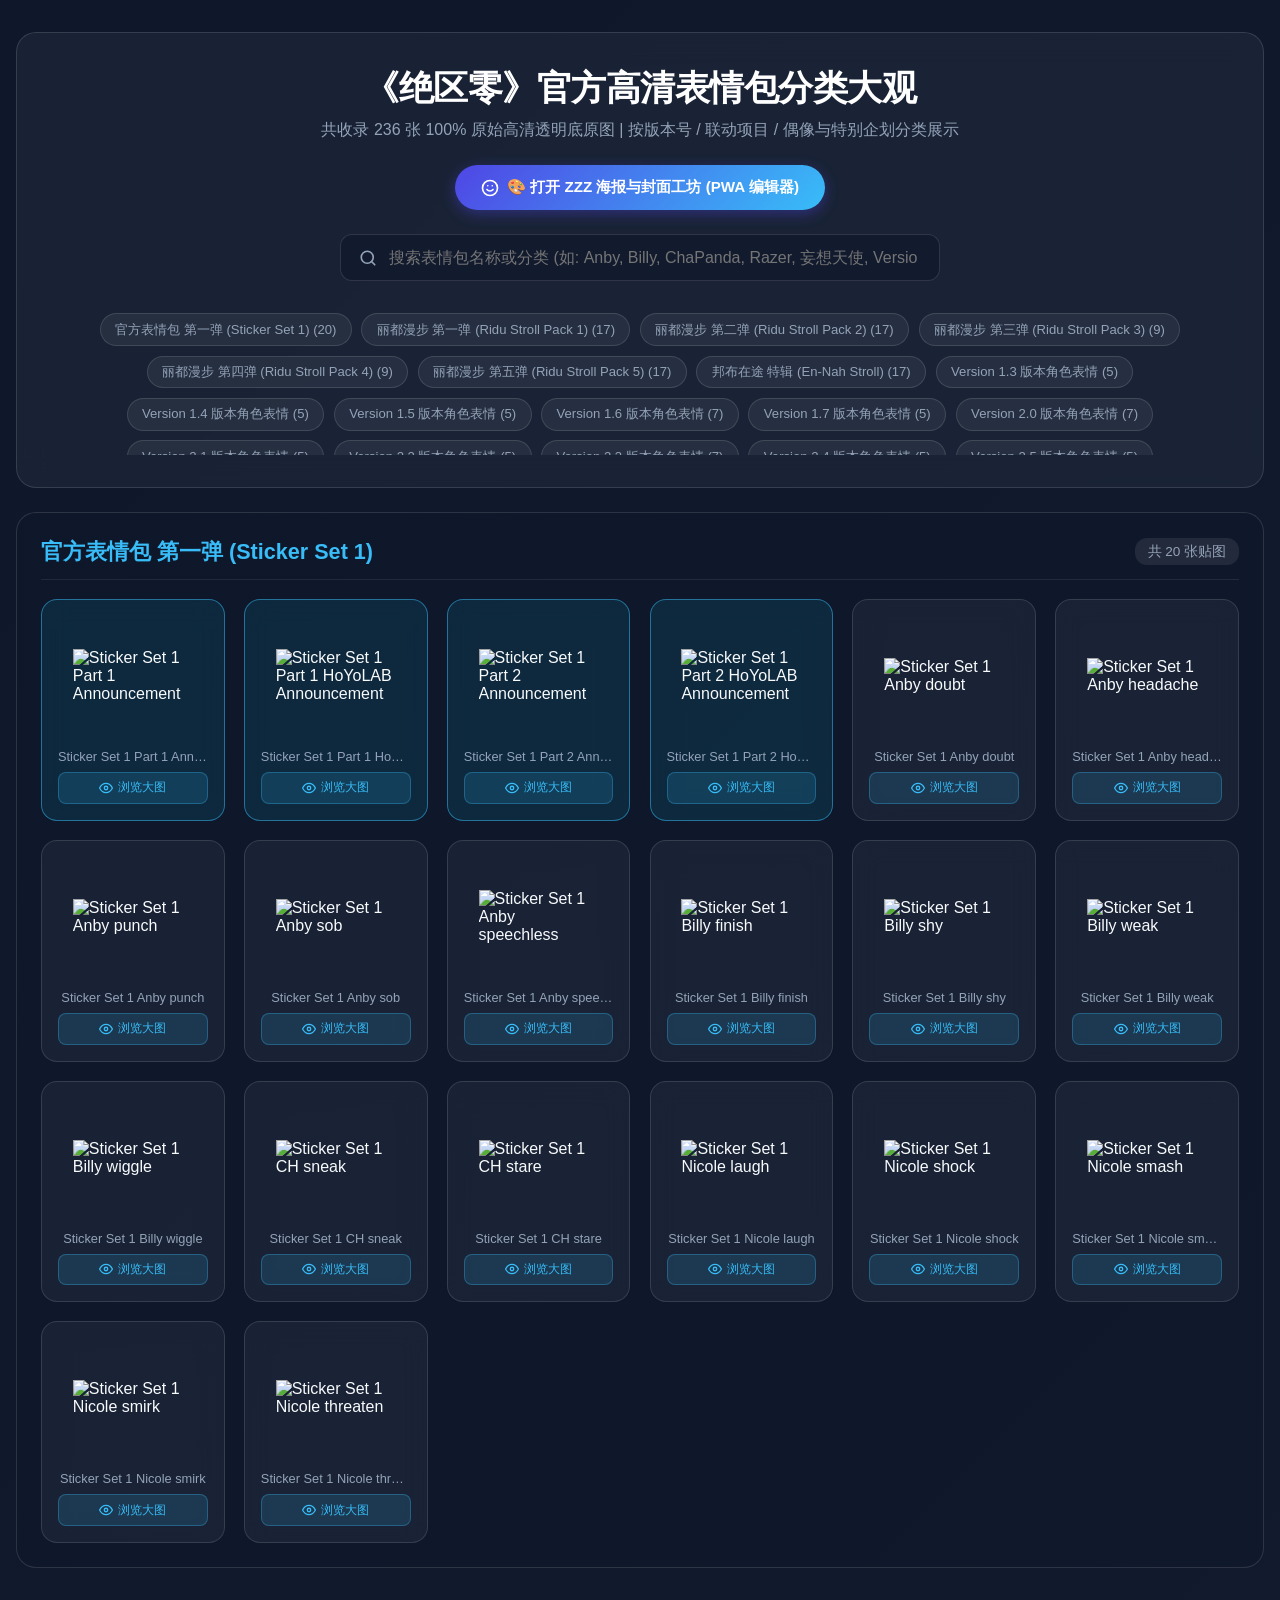
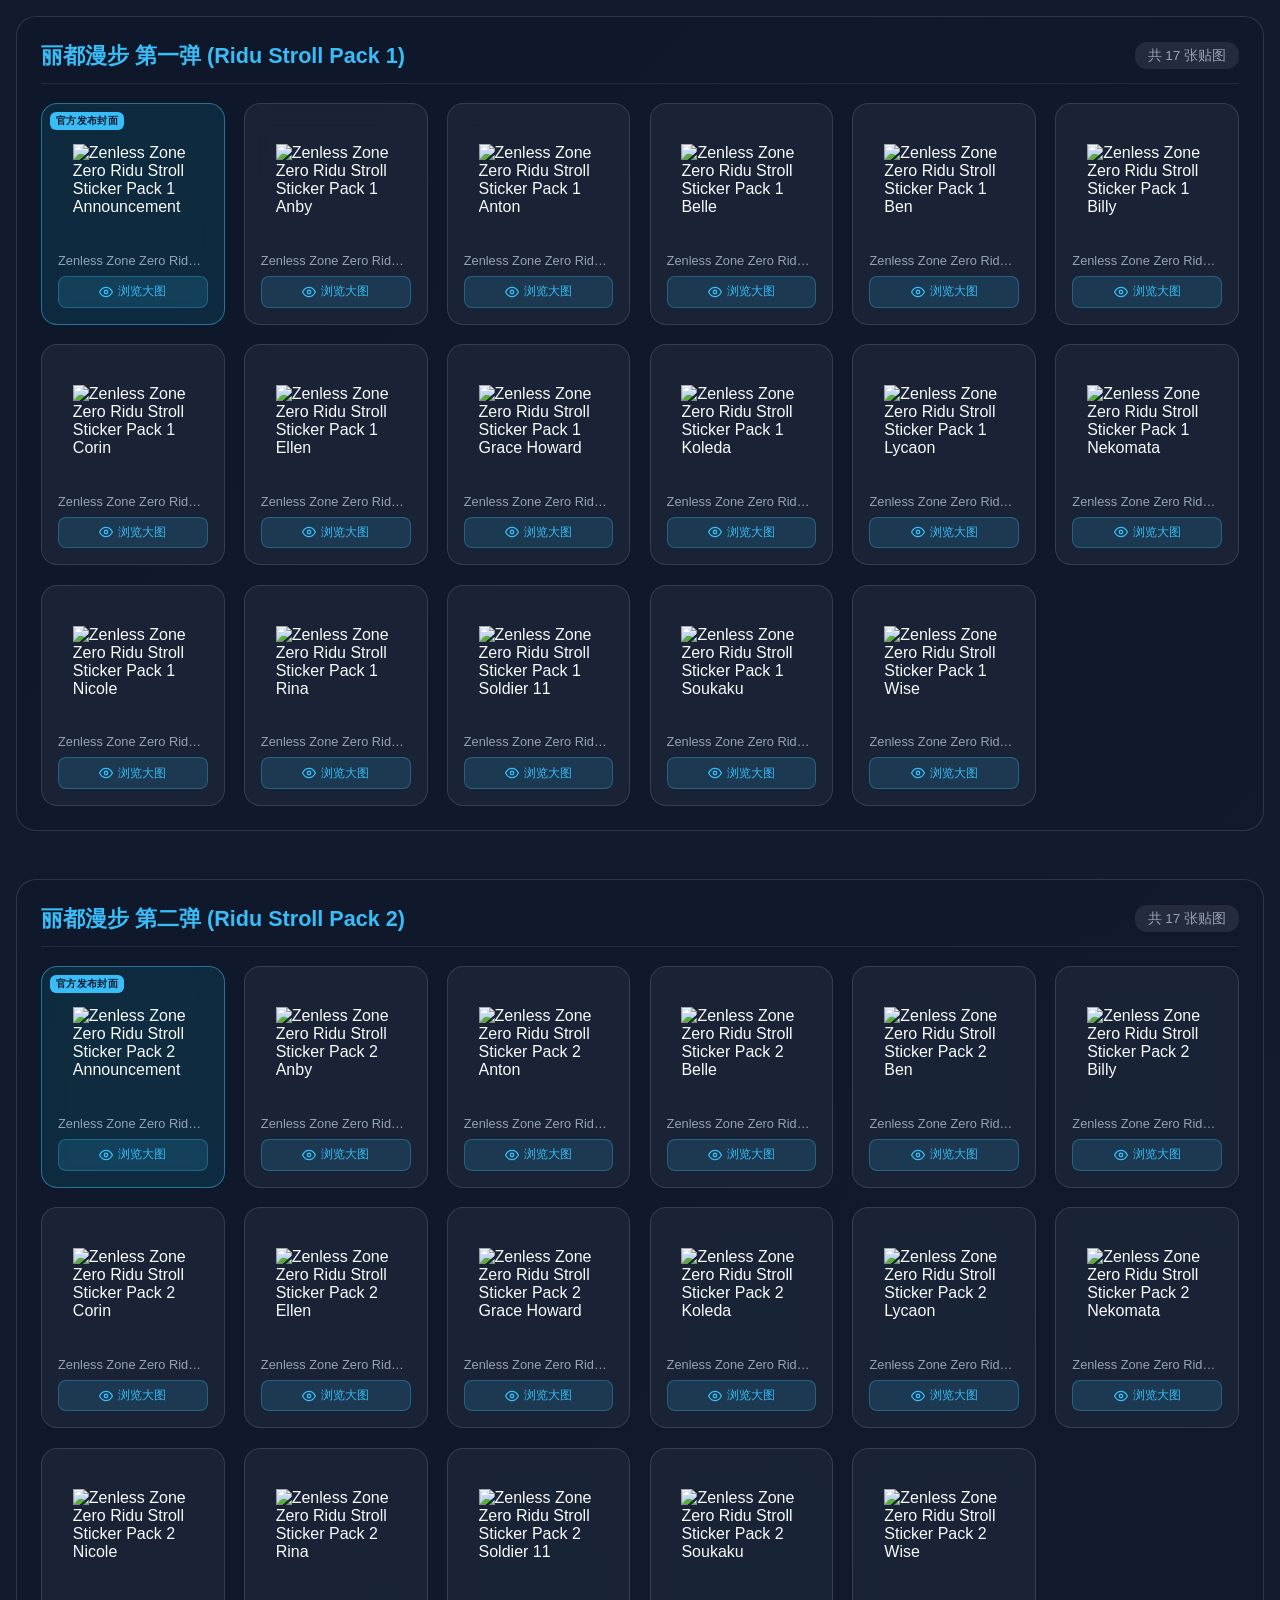
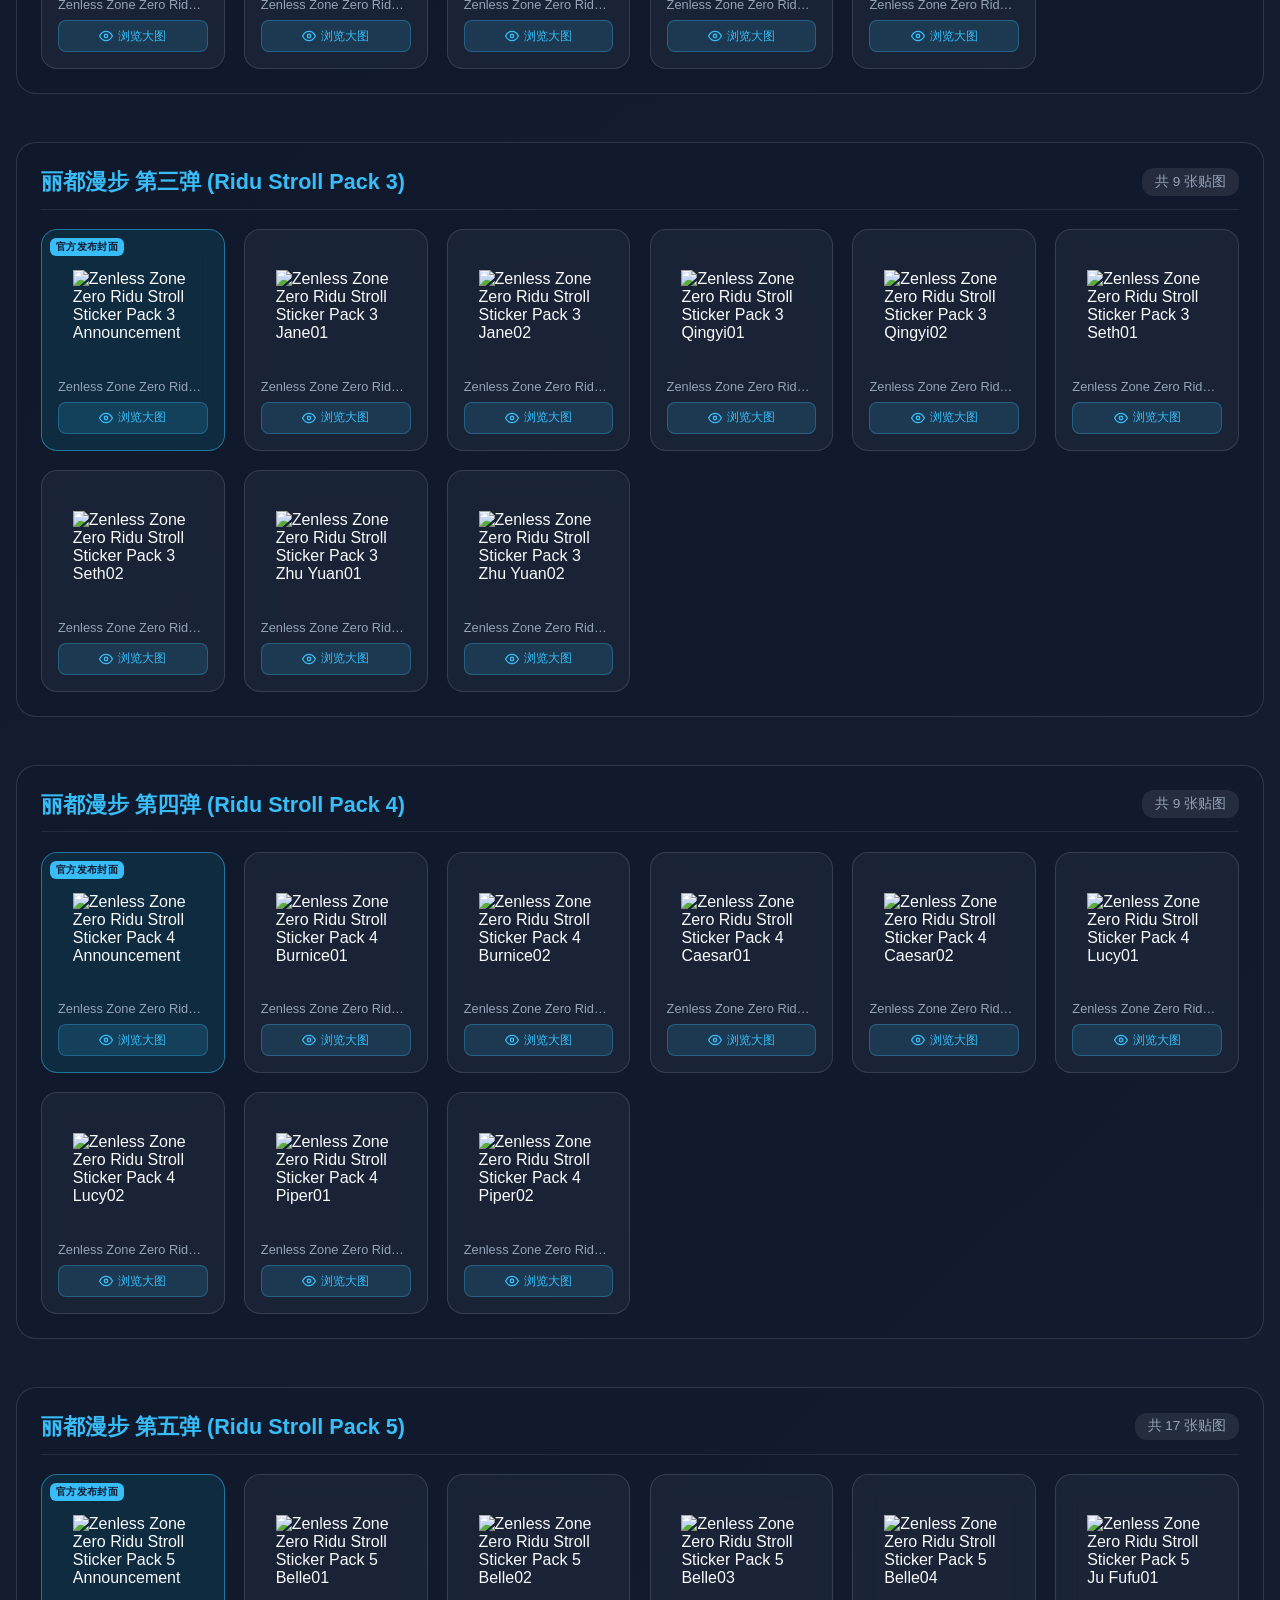
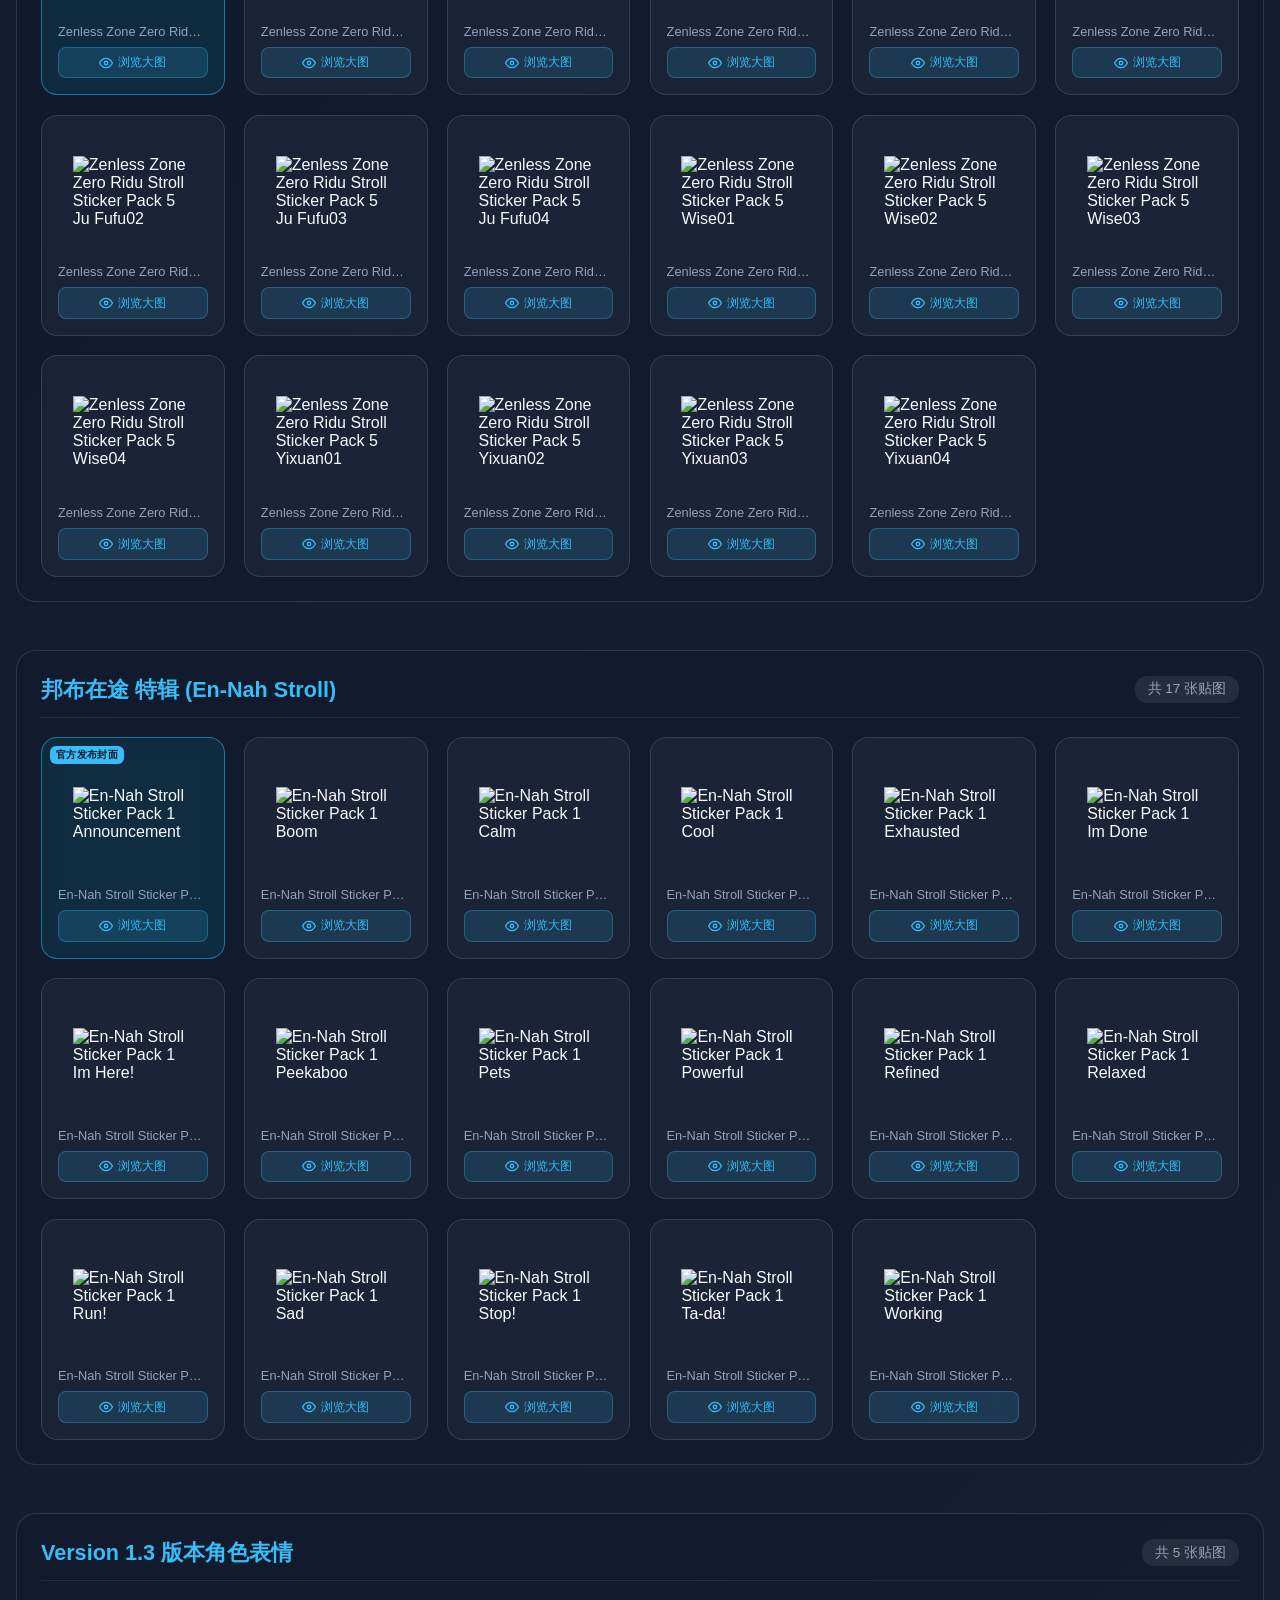
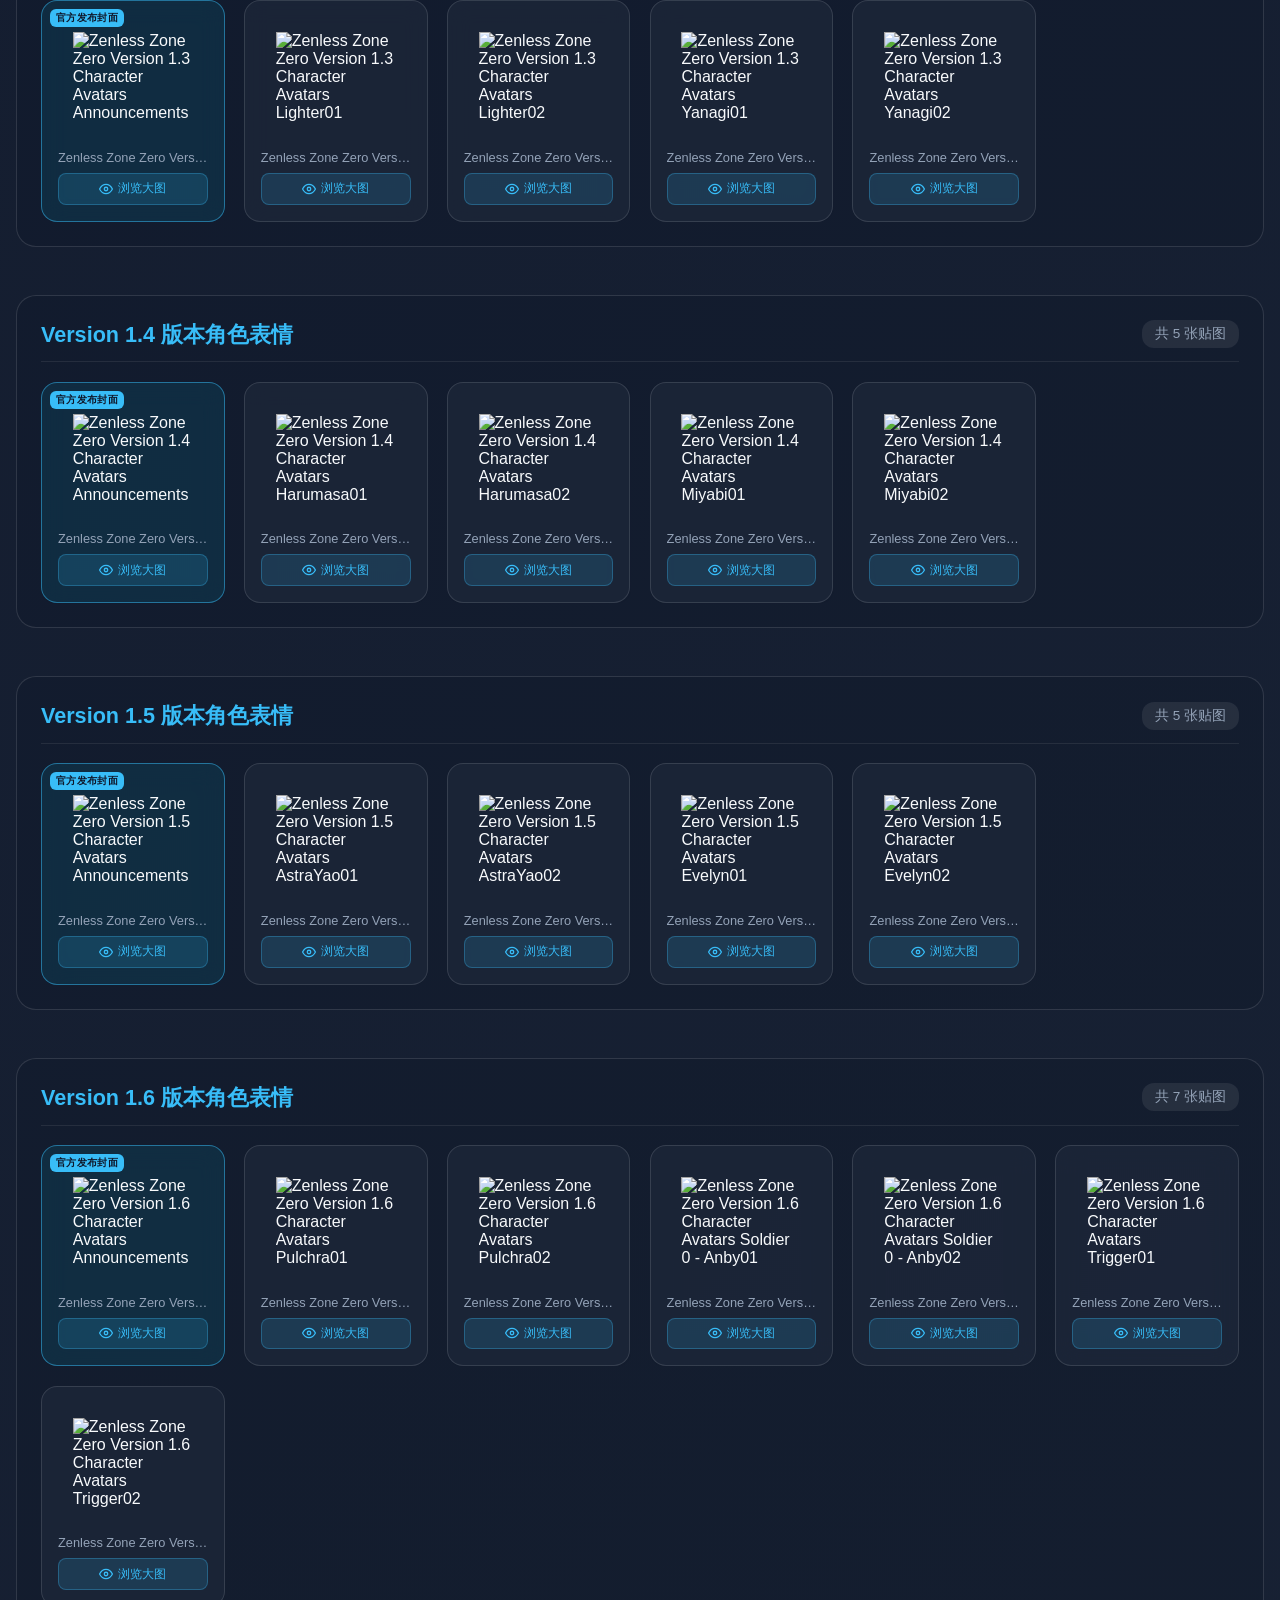
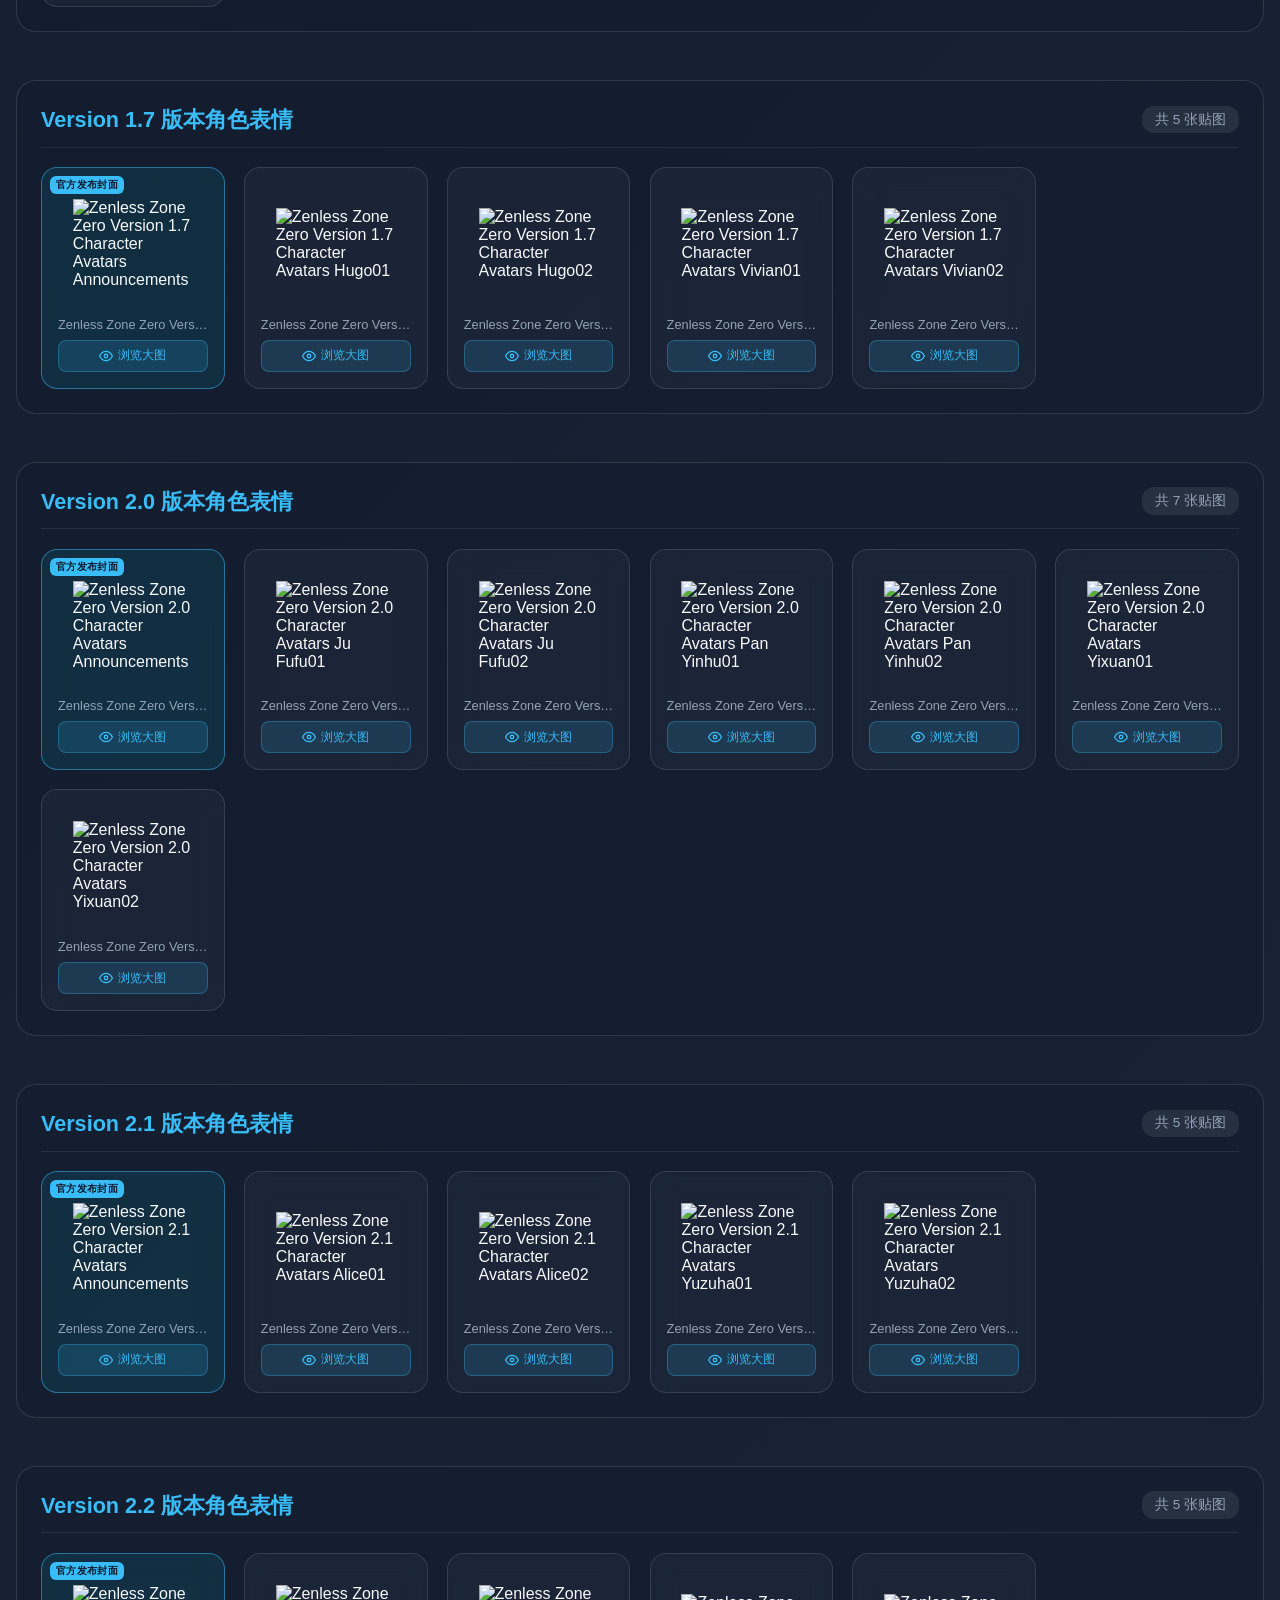
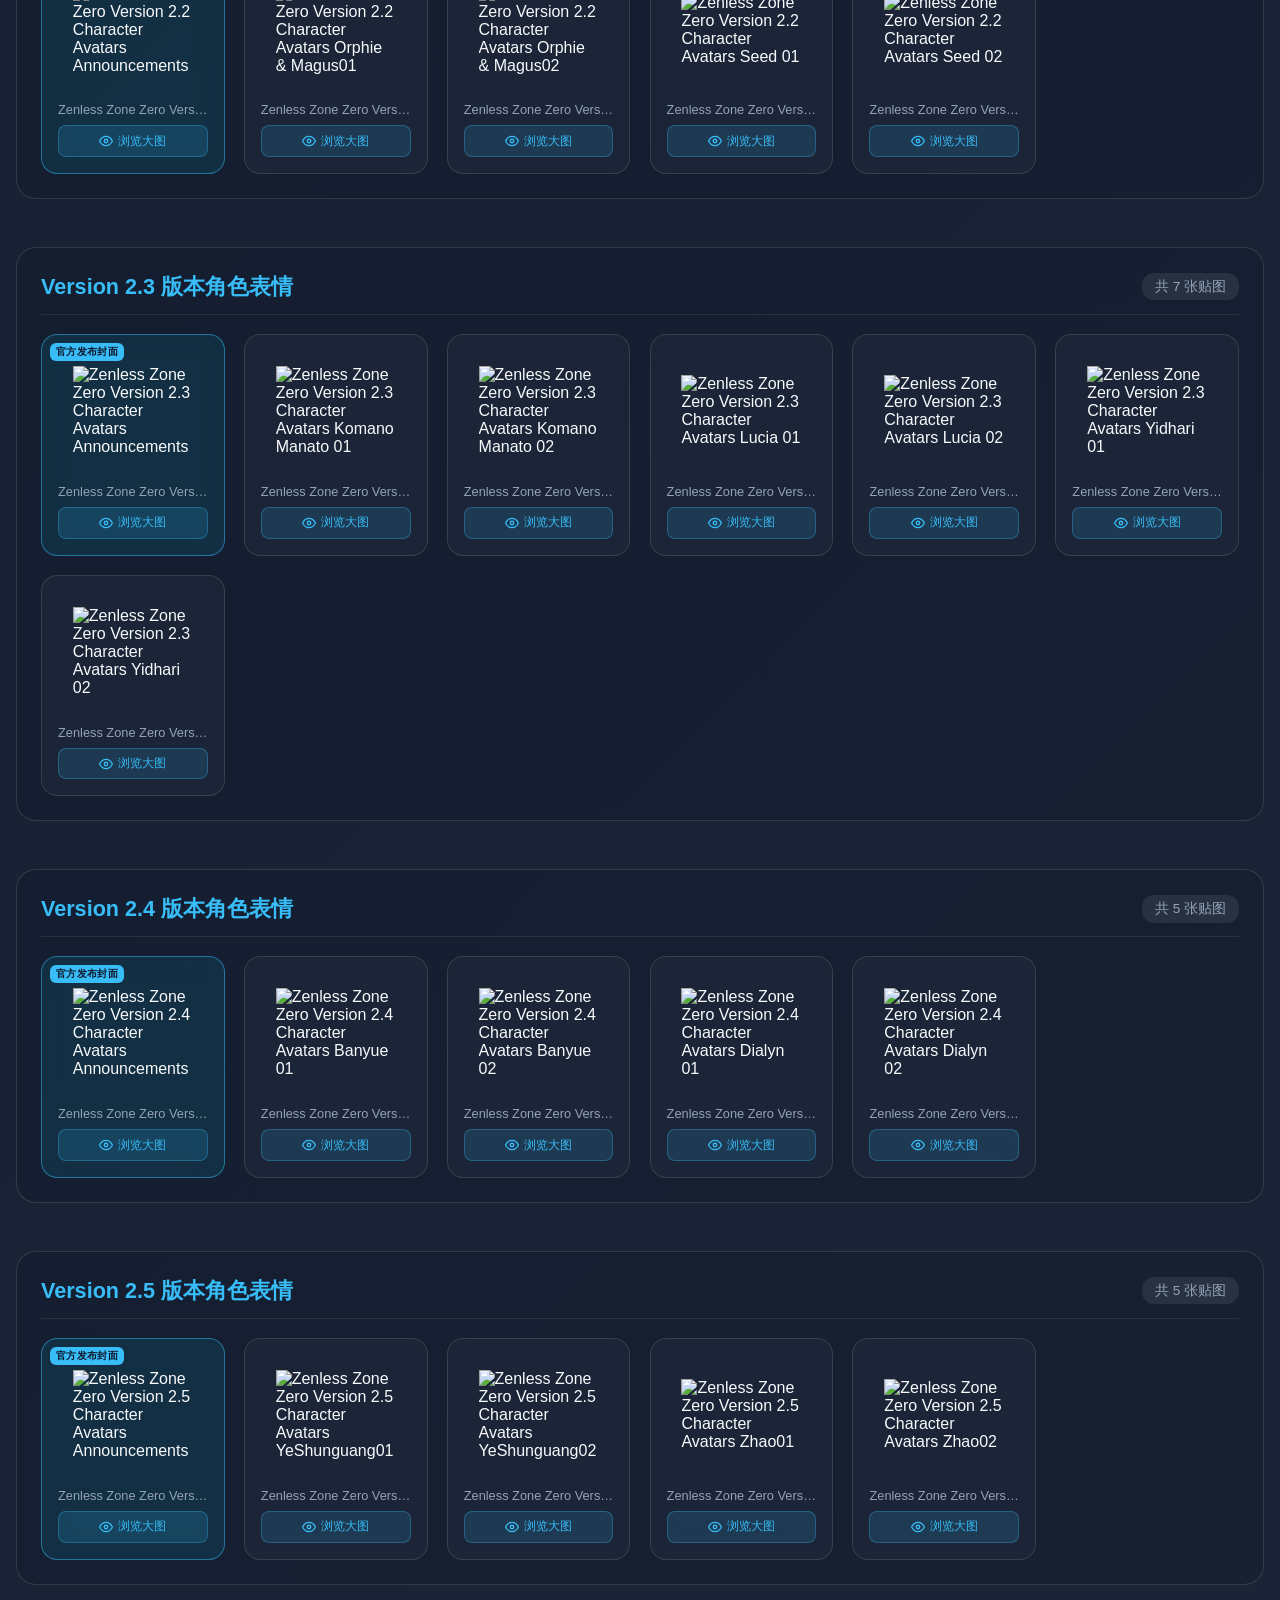
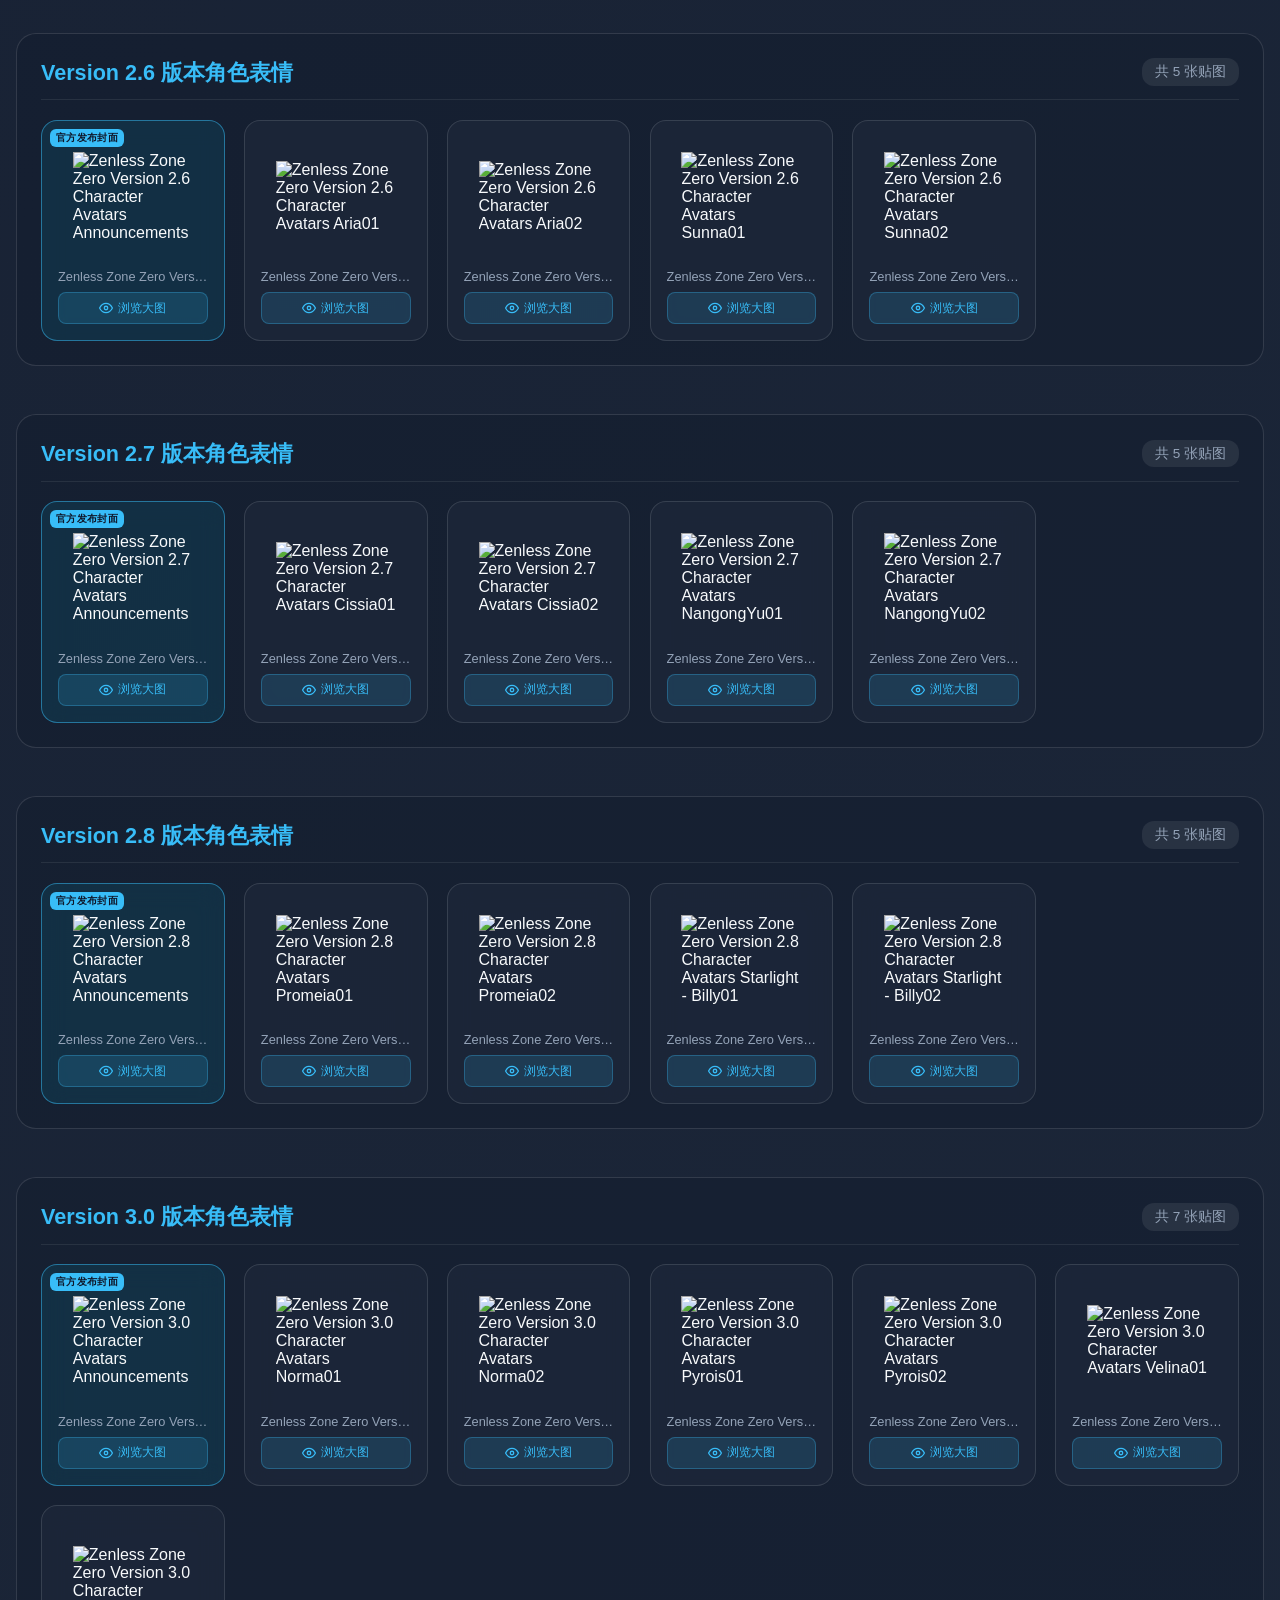
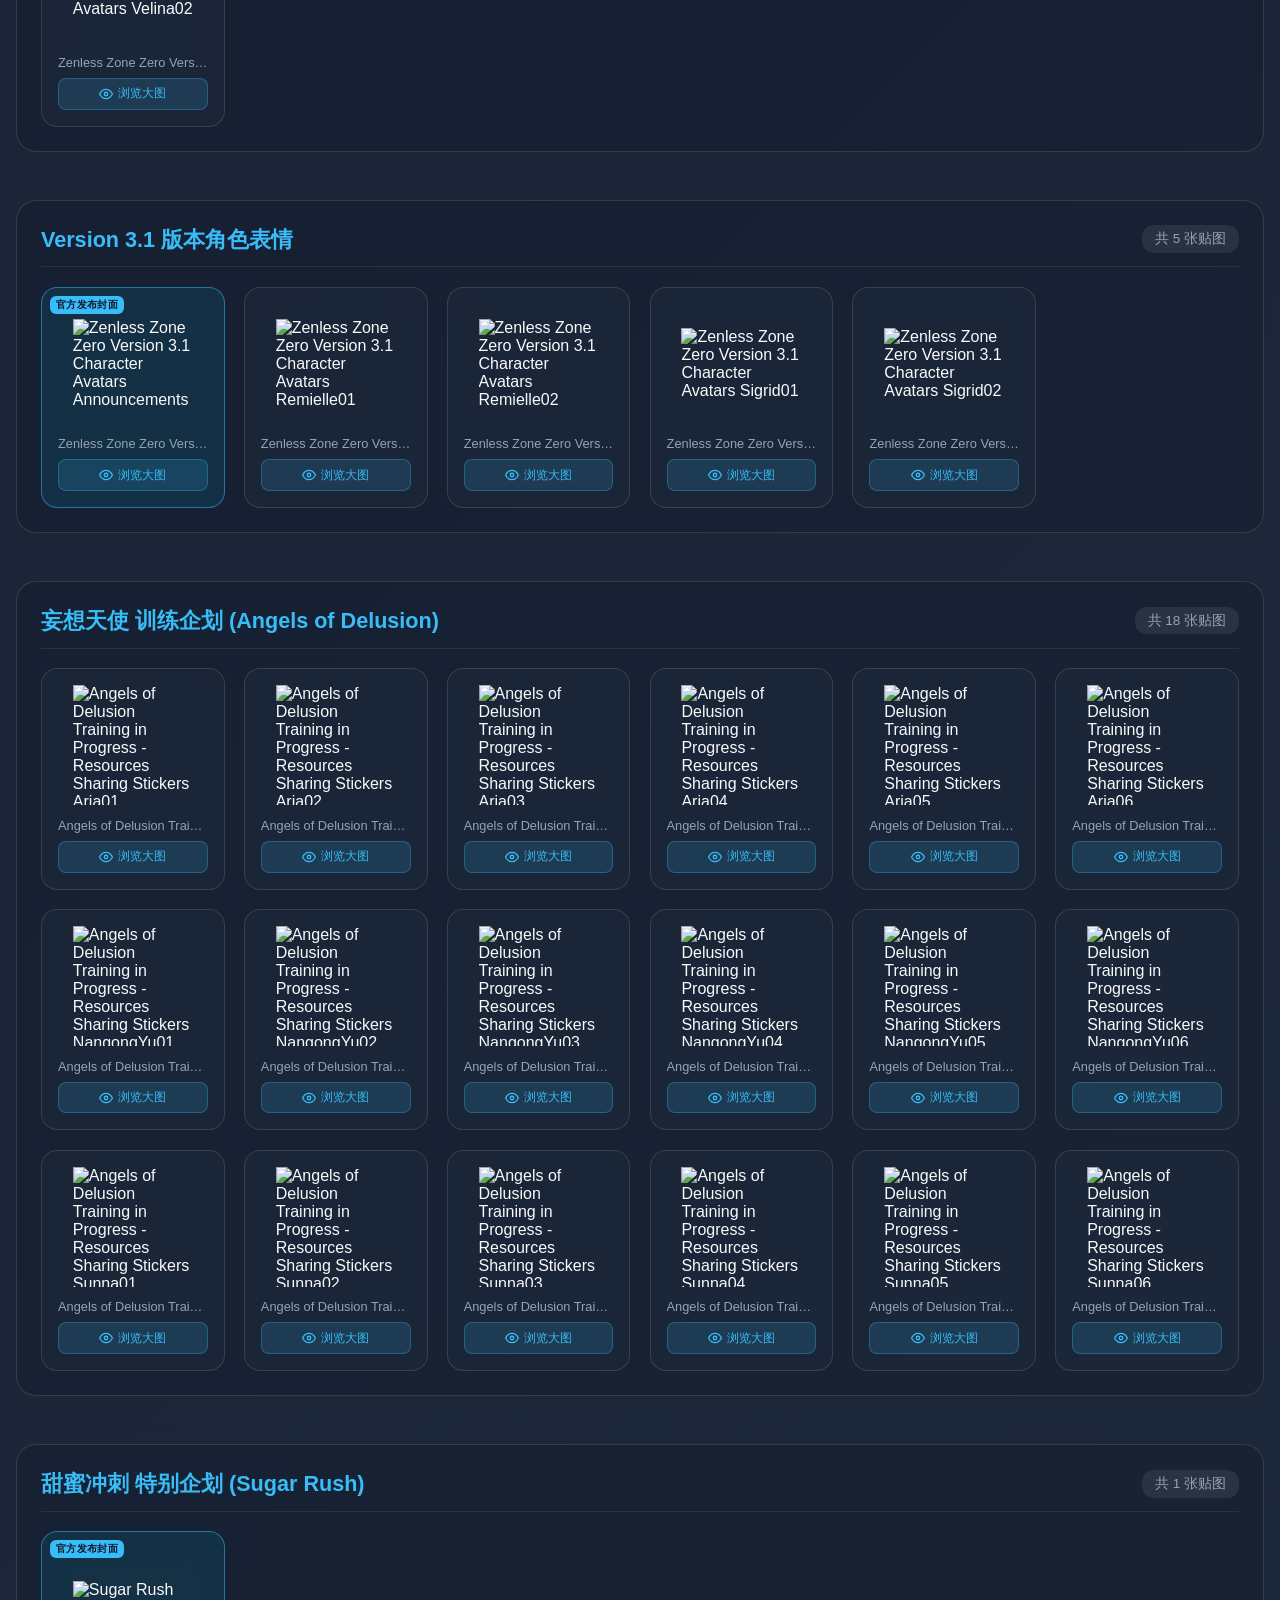
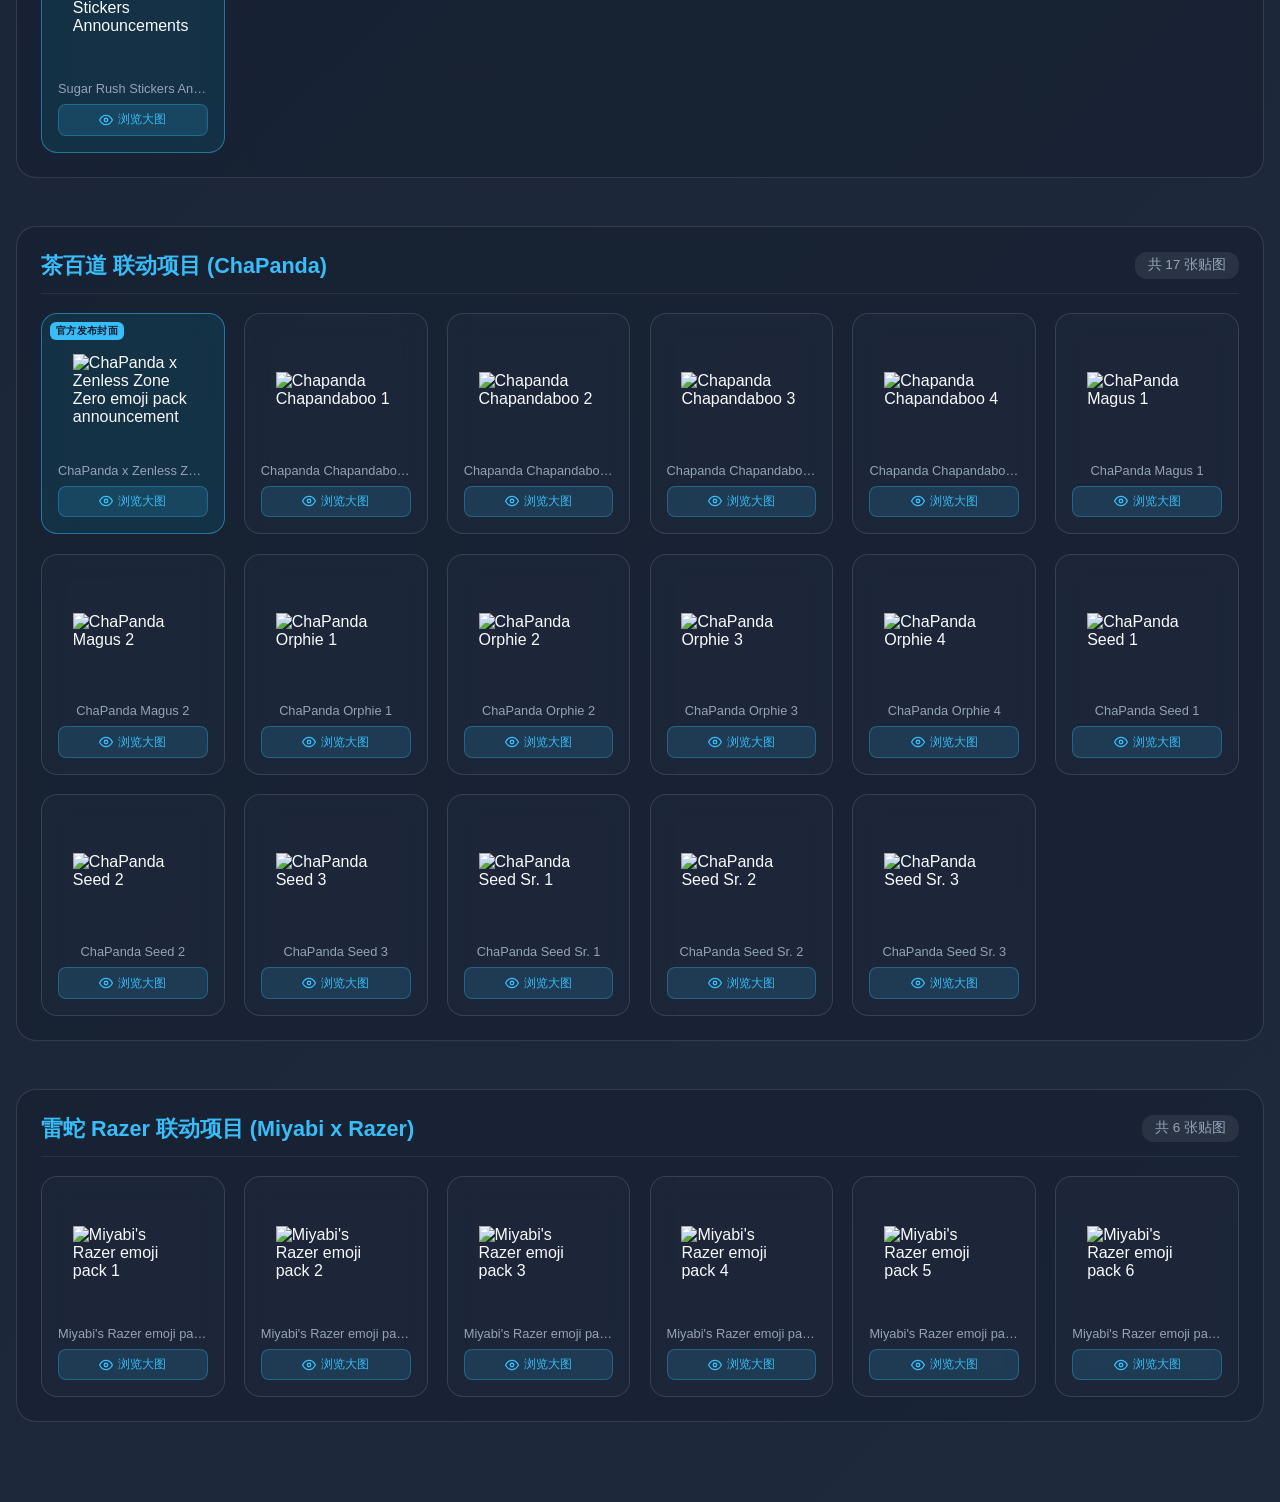
==== gallery/index.html @ 4f36bacb "feat: initial commit for zzz-poster-studio Signed-off-by: yomielle <2018063+sleeplessai@users.norepl" ====
<!DOCTYPE html>
<html lang="zh-CN">
<head>
    <meta charset="UTF-8">
    <meta name="viewport" content="width=device-width, initial-scale=1.0">
    <title>《绝区零》官方高清表情包全分类大观 (全 236 张)</title>
    <style>
        :root {
            --bg-gradient: linear-gradient(135deg, #0f172a 0%, #1e293b 100%);
            --glass-bg: rgba(30, 41, 59, 0.7);
            --glass-border: rgba(255, 255, 255, 0.12);
            --accent-color: #38bdf8;
            --accent-hover: #0284c7;
            --text-primary: #f8fafc;
            --text-secondary: #94a3b8;
        }
        * { box-sizing: border-box; margin: 0; padding: 0; }
        body {
            font-family: -apple-system, BlinkMacSystemFont, "Segoe UI", Roboto, "Helvetica Neue", Arial, sans-serif;
            background: var(--bg-gradient);
            color: var(--text-primary);
            min-height: 100vh;
            padding: 2rem 1rem;
        }
        .container { max-width: 1440px; margin: 0 auto; }
        header {
            text-align: center;
            margin-bottom: 1.5rem;
            backdrop-filter: blur(16px);
            background: var(--glass-bg);
            border: 1px solid var(--glass-border);
            padding: 2rem;
            border-radius: 20px;
        }
        h1 { font-size: 2.2rem; color: #fff; margin-bottom: 0.5rem; letter-spacing: -0.5px; }
        p.subtitle { color: var(--text-secondary); font-size: 1rem; margin-bottom: 1.5rem; }
        
        .search-box {
            position: relative;
            max-width: 600px;
            margin: 0 auto 1.5rem auto;
            display: flex;
            align-items: center;
        }
        .search-icon {
            position: absolute;
            left: 1.2rem;
            color: var(--text-secondary);
            pointer-events: none;
            display: flex;
            align-items: center;
        }
        .search-input {
            width: 100%;
            padding: 0.85rem 1.3rem 0.85rem 3rem;
            border-radius: 12px;
            border: 1px solid var(--glass-border);
            background: rgba(15, 23, 42, 0.6);
            color: #fff;
            font-size: 1rem;
            outline: none;
            transition: all 0.3s ease;
        }
        .search-input:focus { border-color: var(--accent-color); box-shadow: 0 0 16px rgba(56, 189, 248, 0.3); }
        
        /* 导航标签 */
        .nav-chips-wrapper {
            display: flex;
            flex-wrap: wrap;
            gap: 0.6rem;
            justify-content: center;
            margin-top: 1rem;
            max-height: 150px;
            overflow-y: auto;
            padding: 0.5rem;
        }
        .nav-chip {
            background: rgba(255, 255, 255, 0.06);
            border: 1px solid var(--glass-border);
            color: var(--text-secondary);
            padding: 0.4rem 0.9rem;
            border-radius: 20px;
            font-size: 0.82rem;
            cursor: pointer;
            transition: all 0.2s ease;
            white-space: nowrap;
        }
        .nav-chip:hover {
            background: var(--accent-color);
            color: #0f172a;
            font-weight: 600;
            border-color: var(--accent-color);
        }
        
        /* 分类区块 */
        .category-section {
            margin-bottom: 3rem;
            background: rgba(15, 23, 42, 0.3);
            border: 1px solid var(--glass-border);
            border-radius: 20px;
            padding: 1.5rem;
        }
        .category-header {
            display: flex;
            justify-content: space-between;
            align-items: center;
            margin-bottom: 1.2rem;
            padding-bottom: 0.8rem;
            border-bottom: 1px solid rgba(255, 255, 255, 0.08);
        }
        .category-title {
            font-size: 1.35rem;
            color: var(--accent-color);
            font-weight: 600;
        }
        .category-count {
            font-size: 0.85rem;
            color: var(--text-secondary);
            background: rgba(255, 255, 255, 0.08);
            padding: 0.3rem 0.8rem;
            border-radius: 12px;
        }
        
        .gallery-grid {
            display: grid;
            grid-template-columns: repeat(auto-fill, minmax(170px, 1fr));
            gap: 1.2rem;
        }
        .emoji-card {
            position: relative;
            background: var(--glass-bg);
            border: 1px solid var(--glass-border);
            border-radius: 16px;
            padding: 1rem;
            display: flex;
            flex-direction: column;
            align-items: center;
            cursor: pointer;
            transition: transform 0.25s ease, box-shadow 0.25s ease;
            backdrop-filter: blur(12px);
        }
        .emoji-card.announcement-card {
            border-color: rgba(56, 189, 248, 0.5);
            background: rgba(14, 116, 144, 0.2);
        }
        .announcement-badge {
            position: absolute;
            top: 8px;
            left: 8px;
            background: var(--accent-color);
            color: #0f172a;
            font-size: 0.65rem;
            font-weight: 700;
            padding: 2px 6px;
            border-radius: 6px;
            letter-spacing: 0.3px;
        }
        .emoji-card:hover {
            transform: translateY(-5px);
            box-shadow: 0 12px 24px rgba(0, 0, 0, 0.45);
            border-color: rgba(56, 189, 248, 0.4);
        }
        .img-wrapper {
            width: 120px;
            height: 120px;
            display: flex;
            justify-content: center;
            align-items: center;
            margin-bottom: 0.8rem;
        }
        .img-wrapper img {
            max-width: 100%;
            max-height: 100%;
            object-fit: contain;
        }
        .card-footer {
            width: 100%;
            text-align: center;
        }
        .emoji-name {
            display: block;
            font-size: 0.8rem;
            color: var(--text-secondary);
            overflow: hidden;
            text-overflow: ellipsis;
            white-space: nowrap;
            margin-bottom: 0.5rem;
        }
        .btn-preview {
            background: rgba(56, 189, 248, 0.15);
            color: var(--accent-color);
            border: 1px solid rgba(56, 189, 248, 0.3);
            padding: 0.4rem 0.8rem;
            font-size: 0.78rem;
            border-radius: 8px;
            cursor: pointer;
            width: 100%;
            display: flex;
            align-items: center;
            justify-content: center;
            transition: all 0.2s ease;
        }
        .btn-preview:hover {
            background: var(--accent-color);
            color: #0f172a;
            font-weight: 600;
        }
        
        /* 回到顶部按钮 (Back-to-Top Button) */
        .back-to-top {
            position: fixed;
            bottom: 2rem;
            right: 2rem;
            width: 48px;
            height: 48px;
            background: rgba(30, 41, 59, 0.85);
            border: 1px solid var(--glass-border);
            color: var(--accent-color);
            border-radius: 50%;
            display: flex;
            justify-content: center;
            align-items: center;
            cursor: pointer;
            opacity: 0;
            visibility: hidden;
            transform: translateY(12px);
            transition: all 0.3s cubic-bezier(0.4, 0, 0.2, 1);
            z-index: 1000;
            backdrop-filter: blur(12px);
            box-shadow: 0 8px 24px rgba(0, 0, 0, 0.35);
        }
        .back-to-top.show {
            opacity: 1;
            visibility: visible;
            transform: translateY(0);
        }
        .back-to-top:hover {
            background: var(--accent-color);
            color: #0f172a;
            transform: translateY(-4px);
            box-shadow: 0 12px 28px rgba(56, 189, 248, 0.45);
        }
        
        /* 大图浏览 Lightbox Modal */
        .lightbox-modal {
            display: none;
            position: fixed;
            top: 0;
            left: 0;
            width: 100vw;
            height: 100vh;
            background: rgba(11, 17, 32, 0.94);
            backdrop-filter: blur(20px);
            z-index: 9999;
            justify-content: center;
            align-items: center;
            flex-direction: column;
        }
        .lightbox-modal.active { display: flex; }
        .lightbox-content {
            position: relative;
            max-width: 90vw;
            max-height: 80vh;
            display: flex;
            flex-direction: column;
            align-items: center;
        }
        .lightbox-img {
            max-width: 85vw;
            max-height: 65vh;
            object-fit: contain;
            filter: drop-shadow(0 15px 30px rgba(0,0,0,0.6));
        }
        .lightbox-title {
            margin-top: 1.2rem;
            font-size: 1.1rem;
            color: var(--text-primary);
            text-align: center;
            background: rgba(30, 41, 59, 0.85);
            padding: 0.5rem 1.5rem;
            border-radius: 12px;
            border: 1px solid var(--glass-border);
            max-width: 80vw;
            overflow: hidden;
            text-overflow: ellipsis;
            white-space: nowrap;
        }
        .lightbox-close {
            position: absolute;
            top: 2rem;
            right: 2rem;
            background: rgba(255, 255, 255, 0.1);
            color: #fff;
            border: 1px solid var(--glass-border);
            width: 48px;
            height: 48px;
            border-radius: 50%;
            cursor: pointer;
            display: flex;
            justify-content: center;
            align-items: center;
            transition: all 0.2s ease;
            backdrop-filter: blur(10px);
        }
        .lightbox-close:hover {
            background: #ef4444;
            border-color: #ef4444;
            transform: rotate(90deg);
        }
        .lightbox-nav {
            position: absolute;
            top: 50%;
            transform: translateY(-50%);
            background: rgba(255, 255, 255, 0.1);
            color: #fff;
            border: 1px solid var(--glass-border);
            width: 52px;
            height: 52px;
            border-radius: 50%;
            cursor: pointer;
            display: flex;
            justify-content: center;
            align-items: center;
            transition: all 0.2s ease;
            backdrop-filter: blur(10px);
        }
        .lightbox-nav:hover {
            background: var(--accent-color);
            color: #0f172a;
            border-color: var(--accent-color);
            transform: translateY(-50%) scale(1.08);
        }
        .lightbox-prev { left: 2rem; }
        .lightbox-next { right: 2rem; }
    </style>
</head>
<body>
    <div class="container">
        <header>
            <h1>《绝区零》官方高清表情包分类大观</h1>
            <p class="subtitle">共收录 236 张 100% 原始高清透明底原图 | 按版本号 / 联动项目 / 偶像与特别企划分类展示</p>
            <div style="margin-bottom: 1.5rem; display: flex; justify-content: center; gap: 12px;">
                <a href="../poster_studio/index.html" style="display: inline-flex; align-items: center; gap: 8px; background: linear-gradient(135deg, #4f46e5 0%, #38bdf8 100%); color: #fff; text-decoration: none; padding: 0.75rem 1.6rem; border-radius: 9999px; font-weight: 600; font-size: 0.95rem; box-shadow: 0 4px 14px rgba(79, 70, 229, 0.4); transition: transform 0.2s, box-shadow 0.2s;">
                    <svg width="18" height="18" viewBox="0 0 24 24" fill="none" stroke="currentColor" stroke-width="2.2" stroke-linecap="round" stroke-linejoin="round"><circle cx="12" cy="12" r="10"/><path d="M8 14s1.5 2 4 2 4-2 4-2"/><line x1="9" y1="9" x2="9.01" y2="9"/><line x1="15" y1="9" x2="15.01" y2="9"/></svg>
                    🎨 打开 ZZZ 海报与封面工坊 (PWA 编辑器)
                </a>
            </div>
            <div class="search-box">
                <div class="search-icon">
                    <svg width="18" height="18" viewBox="0 0 24 24" fill="none" stroke="currentColor" stroke-width="2.2" stroke-linecap="round" stroke-linejoin="round">
                        <circle cx="11" cy="11" r="8"></circle>
                        <line x1="21" y1="21" x2="16.65" y2="16.65"></line>
                    </svg>
                </div>
                <input type="text" class="search-input" id="searchInput" placeholder="搜索表情包名称或分类 (如: Anby, Billy, ChaPanda, Razer, 妄想天使, Version 2.0...)" oninput="filterEmojis()">
            </div>
            <div class="nav-chips-wrapper">
                <button class="nav-chip" onclick="scrollToSection('category-1')">官方表情包 第一弹 (Sticker Set 1) (20)</button><button class="nav-chip" onclick="scrollToSection('category-2')">丽都漫步 第一弹 (Ridu Stroll Pack 1) (17)</button><button class="nav-chip" onclick="scrollToSection('category-3')">丽都漫步 第二弹 (Ridu Stroll Pack 2) (17)</button><button class="nav-chip" onclick="scrollToSection('category-4')">丽都漫步 第三弹 (Ridu Stroll Pack 3) (9)</button><button class="nav-chip" onclick="scrollToSection('category-5')">丽都漫步 第四弹 (Ridu Stroll Pack 4) (9)</button><button class="nav-chip" onclick="scrollToSection('category-6')">丽都漫步 第五弹 (Ridu Stroll Pack 5) (17)</button><button class="nav-chip" onclick="scrollToSection('category-7')">邦布在途 特辑 (En-Nah Stroll) (17)</button><button class="nav-chip" onclick="scrollToSection('category-8')">Version 1.3 版本角色表情 (5)</button><button class="nav-chip" onclick="scrollToSection('category-9')">Version 1.4 版本角色表情 (5)</button><button class="nav-chip" onclick="scrollToSection('category-10')">Version 1.5 版本角色表情 (5)</button><button class="nav-chip" onclick="scrollToSection('category-11')">Version 1.6 版本角色表情 (7)</button><button class="nav-chip" onclick="scrollToSection('category-12')">Version 1.7 版本角色表情 (5)</button><button class="nav-chip" onclick="scrollToSection('category-13')">Version 2.0 版本角色表情 (7)</button><button class="nav-chip" onclick="scrollToSection('category-14')">Version 2.1 版本角色表情 (5)</button><button class="nav-chip" onclick="scrollToSection('category-15')">Version 2.2 版本角色表情 (5)</button><button class="nav-chip" onclick="scrollToSection('category-16')">Version 2.3 版本角色表情 (7)</button><button class="nav-chip" onclick="scrollToSection('category-17')">Version 2.4 版本角色表情 (5)</button><button class="nav-chip" onclick="scrollToSection('category-18')">Version 2.5 版本角色表情 (5)</button><button class="nav-chip" onclick="scrollToSection('category-19')">Version 2.6 版本角色表情 (5)</button><button class="nav-chip" onclick="scrollToSection('category-20')">Version 2.7 版本角色表情 (5)</button><button class="nav-chip" onclick="scrollToSection('category-21')">Version 2.8 版本角色表情 (5)</button><button class="nav-chip" onclick="scrollToSection('category-22')">Version 3.0 版本角色表情 (7)</button><button class="nav-chip" onclick="scrollToSection('category-23')">Version 3.1 版本角色表情 (5)</button><button class="nav-chip" onclick="scrollToSection('category-24')">妄想天使 训练企划 (Angels of Delusion) (18)</button><button class="nav-chip" onclick="scrollToSection('category-25')">甜蜜冲刺 特别企划 (Sugar Rush) (1)</button><button class="nav-chip" onclick="scrollToSection('category-26')">茶百道 联动项目 (ChaPanda) (17)</button><button class="nav-chip" onclick="scrollToSection('category-27')">雷蛇 Razer 联动项目 (Miyabi x Razer) (6)</button>
            </div>
        </header>

        <div id="sectionsWrapper">
            
        <section class="category-section" id="category-1">
            <div class="category-header">
                <h2 class="category-title">官方表情包 第一弹 (Sticker Set 1)</h2>
                <span class="category-count">共 20 张贴图</span>
            </div>
            <div class="gallery-grid">
                
            <div class="emoji-card announcement-card" data-title="sticker set 1 part 1 announcement" onclick="openLightbox('0')">
                <span class="announcement-badge">官方发布封面</span>
                <div class="img-wrapper">
                    <img src="../assets/emojis_hd/Sticker Set 1 Part 1 Announcement.png" alt="Sticker Set 1 Part 1 Announcement" loading="lazy">
                </div>
                <div class="card-footer">
                    <span class="emoji-name" title="Sticker Set 1 Part 1 Announcement">Sticker Set 1 Part 1 Announcement</span>
                    <button class="btn-preview" onclick="event.stopPropagation(); openLightbox('0')">
                        <svg width="14" height="14" viewBox="0 0 24 24" fill="none" stroke="currentColor" stroke-width="2.2" stroke-linecap="round" stroke-linejoin="round" style="margin-right: 5px; vertical-align: -2px;">
                            <path d="M1 12s4-8 11-8 11 8 11 8-4 8-11 8-11-8-11-8z"></path>
                            <circle cx="12" cy="12" r="3"></circle>
                        </svg>浏览大图
                    </button>
                </div>
            </div>
            
            <div class="emoji-card announcement-card" data-title="sticker set 1 part 1 hoyolab announcement" onclick="openLightbox('1')">
                <span class="announcement-badge">官方发布封面</span>
                <div class="img-wrapper">
                    <img src="../assets/emojis_hd/Sticker Set 1 Part 1 HoYoLAB Announcement.png" alt="Sticker Set 1 Part 1 HoYoLAB Announcement" loading="lazy">
                </div>
                <div class="card-footer">
                    <span class="emoji-name" title="Sticker Set 1 Part 1 HoYoLAB Announcement">Sticker Set 1 Part 1 HoYoLAB Announcement</span>
                    <button class="btn-preview" onclick="event.stopPropagation(); openLightbox('1')">
                        <svg width="14" height="14" viewBox="0 0 24 24" fill="none" stroke="currentColor" stroke-width="2.2" stroke-linecap="round" stroke-linejoin="round" style="margin-right: 5px; vertical-align: -2px;">
                            <path d="M1 12s4-8 11-8 11 8 11 8-4 8-11 8-11-8-11-8z"></path>
                            <circle cx="12" cy="12" r="3"></circle>
                        </svg>浏览大图
                    </button>
                </div>
            </div>
            
            <div class="emoji-card announcement-card" data-title="sticker set 1 part 2 announcement" onclick="openLightbox('2')">
                <span class="announcement-badge">官方发布封面</span>
                <div class="img-wrapper">
                    <img src="../assets/emojis_hd/Sticker Set 1 Part 2 Announcement.png" alt="Sticker Set 1 Part 2 Announcement" loading="lazy">
                </div>
                <div class="card-footer">
                    <span class="emoji-name" title="Sticker Set 1 Part 2 Announcement">Sticker Set 1 Part 2 Announcement</span>
                    <button class="btn-preview" onclick="event.stopPropagation(); openLightbox('2')">
                        <svg width="14" height="14" viewBox="0 0 24 24" fill="none" stroke="currentColor" stroke-width="2.2" stroke-linecap="round" stroke-linejoin="round" style="margin-right: 5px; vertical-align: -2px;">
                            <path d="M1 12s4-8 11-8 11 8 11 8-4 8-11 8-11-8-11-8z"></path>
                            <circle cx="12" cy="12" r="3"></circle>
                        </svg>浏览大图
                    </button>
                </div>
            </div>
            
            <div class="emoji-card announcement-card" data-title="sticker set 1 part 2 hoyolab announcement" onclick="openLightbox('3')">
                <span class="announcement-badge">官方发布封面</span>
                <div class="img-wrapper">
                    <img src="../assets/emojis_hd/Sticker Set 1 Part 2 HoYoLAB Announcement.png" alt="Sticker Set 1 Part 2 HoYoLAB Announcement" loading="lazy">
                </div>
                <div class="card-footer">
                    <span class="emoji-name" title="Sticker Set 1 Part 2 HoYoLAB Announcement">Sticker Set 1 Part 2 HoYoLAB Announcement</span>
                    <button class="btn-preview" onclick="event.stopPropagation(); openLightbox('3')">
                        <svg width="14" height="14" viewBox="0 0 24 24" fill="none" stroke="currentColor" stroke-width="2.2" stroke-linecap="round" stroke-linejoin="round" style="margin-right: 5px; vertical-align: -2px;">
                            <path d="M1 12s4-8 11-8 11 8 11 8-4 8-11 8-11-8-11-8z"></path>
                            <circle cx="12" cy="12" r="3"></circle>
                        </svg>浏览大图
                    </button>
                </div>
            </div>
            
            <div class="emoji-card " data-title="sticker set 1 anby doubt" onclick="openLightbox('4')">
                
                <div class="img-wrapper">
                    <img src="../assets/emojis_hd/Sticker Set 1 Anby doubt.png" alt="Sticker Set 1 Anby doubt" loading="lazy">
                </div>
                <div class="card-footer">
                    <span class="emoji-name" title="Sticker Set 1 Anby doubt">Sticker Set 1 Anby doubt</span>
                    <button class="btn-preview" onclick="event.stopPropagation(); openLightbox('4')">
                        <svg width="14" height="14" viewBox="0 0 24 24" fill="none" stroke="currentColor" stroke-width="2.2" stroke-linecap="round" stroke-linejoin="round" style="margin-right: 5px; vertical-align: -2px;">
                            <path d="M1 12s4-8 11-8 11 8 11 8-4 8-11 8-11-8-11-8z"></path>
                            <circle cx="12" cy="12" r="3"></circle>
                        </svg>浏览大图
                    </button>
                </div>
            </div>
            
            <div class="emoji-card " data-title="sticker set 1 anby headache" onclick="openLightbox('5')">
                
                <div class="img-wrapper">
                    <img src="../assets/emojis_hd/Sticker Set 1 Anby headache.png" alt="Sticker Set 1 Anby headache" loading="lazy">
                </div>
                <div class="card-footer">
                    <span class="emoji-name" title="Sticker Set 1 Anby headache">Sticker Set 1 Anby headache</span>
                    <button class="btn-preview" onclick="event.stopPropagation(); openLightbox('5')">
                        <svg width="14" height="14" viewBox="0 0 24 24" fill="none" stroke="currentColor" stroke-width="2.2" stroke-linecap="round" stroke-linejoin="round" style="margin-right: 5px; vertical-align: -2px;">
                            <path d="M1 12s4-8 11-8 11 8 11 8-4 8-11 8-11-8-11-8z"></path>
                            <circle cx="12" cy="12" r="3"></circle>
                        </svg>浏览大图
                    </button>
                </div>
            </div>
            
            <div class="emoji-card " data-title="sticker set 1 anby punch" onclick="openLightbox('6')">
                
                <div class="img-wrapper">
                    <img src="../assets/emojis_hd/Sticker Set 1 Anby punch.png" alt="Sticker Set 1 Anby punch" loading="lazy">
                </div>
                <div class="card-footer">
                    <span class="emoji-name" title="Sticker Set 1 Anby punch">Sticker Set 1 Anby punch</span>
                    <button class="btn-preview" onclick="event.stopPropagation(); openLightbox('6')">
                        <svg width="14" height="14" viewBox="0 0 24 24" fill="none" stroke="currentColor" stroke-width="2.2" stroke-linecap="round" stroke-linejoin="round" style="margin-right: 5px; vertical-align: -2px;">
                            <path d="M1 12s4-8 11-8 11 8 11 8-4 8-11 8-11-8-11-8z"></path>
                            <circle cx="12" cy="12" r="3"></circle>
                        </svg>浏览大图
                    </button>
                </div>
            </div>
            
            <div class="emoji-card " data-title="sticker set 1 anby sob" onclick="openLightbox('7')">
                
                <div class="img-wrapper">
                    <img src="../assets/emojis_hd/Sticker Set 1 Anby sob.png" alt="Sticker Set 1 Anby sob" loading="lazy">
                </div>
                <div class="card-footer">
                    <span class="emoji-name" title="Sticker Set 1 Anby sob">Sticker Set 1 Anby sob</span>
                    <button class="btn-preview" onclick="event.stopPropagation(); openLightbox('7')">
                        <svg width="14" height="14" viewBox="0 0 24 24" fill="none" stroke="currentColor" stroke-width="2.2" stroke-linecap="round" stroke-linejoin="round" style="margin-right: 5px; vertical-align: -2px;">
                            <path d="M1 12s4-8 11-8 11 8 11 8-4 8-11 8-11-8-11-8z"></path>
                            <circle cx="12" cy="12" r="3"></circle>
                        </svg>浏览大图
                    </button>
                </div>
            </div>
            
            <div class="emoji-card " data-title="sticker set 1 anby speechless" onclick="openLightbox('8')">
                
                <div class="img-wrapper">
                    <img src="../assets/emojis_hd/Sticker Set 1 Anby speechless.png" alt="Sticker Set 1 Anby speechless" loading="lazy">
                </div>
                <div class="card-footer">
                    <span class="emoji-name" title="Sticker Set 1 Anby speechless">Sticker Set 1 Anby speechless</span>
                    <button class="btn-preview" onclick="event.stopPropagation(); openLightbox('8')">
                        <svg width="14" height="14" viewBox="0 0 24 24" fill="none" stroke="currentColor" stroke-width="2.2" stroke-linecap="round" stroke-linejoin="round" style="margin-right: 5px; vertical-align: -2px;">
                            <path d="M1 12s4-8 11-8 11 8 11 8-4 8-11 8-11-8-11-8z"></path>
                            <circle cx="12" cy="12" r="3"></circle>
                        </svg>浏览大图
                    </button>
                </div>
            </div>
            
            <div class="emoji-card " data-title="sticker set 1 billy finish" onclick="openLightbox('9')">
                
                <div class="img-wrapper">
                    <img src="../assets/emojis_hd/Sticker Set 1 Billy finish.png" alt="Sticker Set 1 Billy finish" loading="lazy">
                </div>
                <div class="card-footer">
                    <span class="emoji-name" title="Sticker Set 1 Billy finish">Sticker Set 1 Billy finish</span>
                    <button class="btn-preview" onclick="event.stopPropagation(); openLightbox('9')">
                        <svg width="14" height="14" viewBox="0 0 24 24" fill="none" stroke="currentColor" stroke-width="2.2" stroke-linecap="round" stroke-linejoin="round" style="margin-right: 5px; vertical-align: -2px;">
                            <path d="M1 12s4-8 11-8 11 8 11 8-4 8-11 8-11-8-11-8z"></path>
                            <circle cx="12" cy="12" r="3"></circle>
                        </svg>浏览大图
                    </button>
                </div>
            </div>
            
            <div class="emoji-card " data-title="sticker set 1 billy shy" onclick="openLightbox('10')">
                
                <div class="img-wrapper">
                    <img src="../assets/emojis_hd/Sticker Set 1 Billy shy.png" alt="Sticker Set 1 Billy shy" loading="lazy">
                </div>
                <div class="card-footer">
                    <span class="emoji-name" title="Sticker Set 1 Billy shy">Sticker Set 1 Billy shy</span>
                    <button class="btn-preview" onclick="event.stopPropagation(); openLightbox('10')">
                        <svg width="14" height="14" viewBox="0 0 24 24" fill="none" stroke="currentColor" stroke-width="2.2" stroke-linecap="round" stroke-linejoin="round" style="margin-right: 5px; vertical-align: -2px;">
                            <path d="M1 12s4-8 11-8 11 8 11 8-4 8-11 8-11-8-11-8z"></path>
                            <circle cx="12" cy="12" r="3"></circle>
                        </svg>浏览大图
                    </button>
                </div>
            </div>
            
            <div class="emoji-card " data-title="sticker set 1 billy weak" onclick="openLightbox('11')">
                
                <div class="img-wrapper">
                    <img src="../assets/emojis_hd/Sticker Set 1 Billy weak.png" alt="Sticker Set 1 Billy weak" loading="lazy">
                </div>
                <div class="card-footer">
                    <span class="emoji-name" title="Sticker Set 1 Billy weak">Sticker Set 1 Billy weak</span>
                    <button class="btn-preview" onclick="event.stopPropagation(); openLightbox('11')">
                        <svg width="14" height="14" viewBox="0 0 24 24" fill="none" stroke="currentColor" stroke-width="2.2" stroke-linecap="round" stroke-linejoin="round" style="margin-right: 5px; vertical-align: -2px;">
                            <path d="M1 12s4-8 11-8 11 8 11 8-4 8-11 8-11-8-11-8z"></path>
                            <circle cx="12" cy="12" r="3"></circle>
                        </svg>浏览大图
                    </button>
                </div>
            </div>
            
            <div class="emoji-card " data-title="sticker set 1 billy wiggle" onclick="openLightbox('12')">
                
                <div class="img-wrapper">
                    <img src="../assets/emojis_hd/Sticker Set 1 Billy wiggle.png" alt="Sticker Set 1 Billy wiggle" loading="lazy">
                </div>
                <div class="card-footer">
                    <span class="emoji-name" title="Sticker Set 1 Billy wiggle">Sticker Set 1 Billy wiggle</span>
                    <button class="btn-preview" onclick="event.stopPropagation(); openLightbox('12')">
                        <svg width="14" height="14" viewBox="0 0 24 24" fill="none" stroke="currentColor" stroke-width="2.2" stroke-linecap="round" stroke-linejoin="round" style="margin-right: 5px; vertical-align: -2px;">
                            <path d="M1 12s4-8 11-8 11 8 11 8-4 8-11 8-11-8-11-8z"></path>
                            <circle cx="12" cy="12" r="3"></circle>
                        </svg>浏览大图
                    </button>
                </div>
            </div>
            
            <div class="emoji-card " data-title="sticker set 1 ch sneak" onclick="openLightbox('13')">
                
                <div class="img-wrapper">
                    <img src="../assets/emojis_hd/Sticker Set 1 CH sneak.png" alt="Sticker Set 1 CH sneak" loading="lazy">
                </div>
                <div class="card-footer">
                    <span class="emoji-name" title="Sticker Set 1 CH sneak">Sticker Set 1 CH sneak</span>
                    <button class="btn-preview" onclick="event.stopPropagation(); openLightbox('13')">
                        <svg width="14" height="14" viewBox="0 0 24 24" fill="none" stroke="currentColor" stroke-width="2.2" stroke-linecap="round" stroke-linejoin="round" style="margin-right: 5px; vertical-align: -2px;">
                            <path d="M1 12s4-8 11-8 11 8 11 8-4 8-11 8-11-8-11-8z"></path>
                            <circle cx="12" cy="12" r="3"></circle>
                        </svg>浏览大图
                    </button>
                </div>
            </div>
            
            <div class="emoji-card " data-title="sticker set 1 ch stare" onclick="openLightbox('14')">
                
                <div class="img-wrapper">
                    <img src="../assets/emojis_hd/Sticker Set 1 CH stare.png" alt="Sticker Set 1 CH stare" loading="lazy">
                </div>
                <div class="card-footer">
                    <span class="emoji-name" title="Sticker Set 1 CH stare">Sticker Set 1 CH stare</span>
                    <button class="btn-preview" onclick="event.stopPropagation(); openLightbox('14')">
                        <svg width="14" height="14" viewBox="0 0 24 24" fill="none" stroke="currentColor" stroke-width="2.2" stroke-linecap="round" stroke-linejoin="round" style="margin-right: 5px; vertical-align: -2px;">
                            <path d="M1 12s4-8 11-8 11 8 11 8-4 8-11 8-11-8-11-8z"></path>
                            <circle cx="12" cy="12" r="3"></circle>
                        </svg>浏览大图
                    </button>
                </div>
            </div>
            
            <div class="emoji-card " data-title="sticker set 1 nicole laugh" onclick="openLightbox('15')">
                
                <div class="img-wrapper">
                    <img src="../assets/emojis_hd/Sticker Set 1 Nicole laugh.png" alt="Sticker Set 1 Nicole laugh" loading="lazy">
                </div>
                <div class="card-footer">
                    <span class="emoji-name" title="Sticker Set 1 Nicole laugh">Sticker Set 1 Nicole laugh</span>
                    <button class="btn-preview" onclick="event.stopPropagation(); openLightbox('15')">
                        <svg width="14" height="14" viewBox="0 0 24 24" fill="none" stroke="currentColor" stroke-width="2.2" stroke-linecap="round" stroke-linejoin="round" style="margin-right: 5px; vertical-align: -2px;">
                            <path d="M1 12s4-8 11-8 11 8 11 8-4 8-11 8-11-8-11-8z"></path>
                            <circle cx="12" cy="12" r="3"></circle>
                        </svg>浏览大图
                    </button>
                </div>
            </div>
            
            <div class="emoji-card " data-title="sticker set 1 nicole shock" onclick="openLightbox('16')">
                
                <div class="img-wrapper">
                    <img src="../assets/emojis_hd/Sticker Set 1 Nicole shock.png" alt="Sticker Set 1 Nicole shock" loading="lazy">
                </div>
                <div class="card-footer">
                    <span class="emoji-name" title="Sticker Set 1 Nicole shock">Sticker Set 1 Nicole shock</span>
                    <button class="btn-preview" onclick="event.stopPropagation(); openLightbox('16')">
                        <svg width="14" height="14" viewBox="0 0 24 24" fill="none" stroke="currentColor" stroke-width="2.2" stroke-linecap="round" stroke-linejoin="round" style="margin-right: 5px; vertical-align: -2px;">
                            <path d="M1 12s4-8 11-8 11 8 11 8-4 8-11 8-11-8-11-8z"></path>
                            <circle cx="12" cy="12" r="3"></circle>
                        </svg>浏览大图
                    </button>
                </div>
            </div>
            
            <div class="emoji-card " data-title="sticker set 1 nicole smash" onclick="openLightbox('17')">
                
                <div class="img-wrapper">
                    <img src="../assets/emojis_hd/Sticker Set 1 Nicole smash.png" alt="Sticker Set 1 Nicole smash" loading="lazy">
                </div>
                <div class="card-footer">
                    <span class="emoji-name" title="Sticker Set 1 Nicole smash">Sticker Set 1 Nicole smash</span>
                    <button class="btn-preview" onclick="event.stopPropagation(); openLightbox('17')">
                        <svg width="14" height="14" viewBox="0 0 24 24" fill="none" stroke="currentColor" stroke-width="2.2" stroke-linecap="round" stroke-linejoin="round" style="margin-right: 5px; vertical-align: -2px;">
                            <path d="M1 12s4-8 11-8 11 8 11 8-4 8-11 8-11-8-11-8z"></path>
                            <circle cx="12" cy="12" r="3"></circle>
                        </svg>浏览大图
                    </button>
                </div>
            </div>
            
            <div class="emoji-card " data-title="sticker set 1 nicole smirk" onclick="openLightbox('18')">
                
                <div class="img-wrapper">
                    <img src="../assets/emojis_hd/Sticker Set 1 Nicole smirk.png" alt="Sticker Set 1 Nicole smirk" loading="lazy">
                </div>
                <div class="card-footer">
                    <span class="emoji-name" title="Sticker Set 1 Nicole smirk">Sticker Set 1 Nicole smirk</span>
                    <button class="btn-preview" onclick="event.stopPropagation(); openLightbox('18')">
                        <svg width="14" height="14" viewBox="0 0 24 24" fill="none" stroke="currentColor" stroke-width="2.2" stroke-linecap="round" stroke-linejoin="round" style="margin-right: 5px; vertical-align: -2px;">
                            <path d="M1 12s4-8 11-8 11 8 11 8-4 8-11 8-11-8-11-8z"></path>
                            <circle cx="12" cy="12" r="3"></circle>
                        </svg>浏览大图
                    </button>
                </div>
            </div>
            
            <div class="emoji-card " data-title="sticker set 1 nicole threaten" onclick="openLightbox('19')">
                
                <div class="img-wrapper">
                    <img src="../assets/emojis_hd/Sticker Set 1 Nicole threaten.png" alt="Sticker Set 1 Nicole threaten" loading="lazy">
                </div>
                <div class="card-footer">
                    <span class="emoji-name" title="Sticker Set 1 Nicole threaten">Sticker Set 1 Nicole threaten</span>
                    <button class="btn-preview" onclick="event.stopPropagation(); openLightbox('19')">
                        <svg width="14" height="14" viewBox="0 0 24 24" fill="none" stroke="currentColor" stroke-width="2.2" stroke-linecap="round" stroke-linejoin="round" style="margin-right: 5px; vertical-align: -2px;">
                            <path d="M1 12s4-8 11-8 11 8 11 8-4 8-11 8-11-8-11-8z"></path>
                            <circle cx="12" cy="12" r="3"></circle>
                        </svg>浏览大图
                    </button>
                </div>
            </div>
            
            </div>
        </section>
        
        <section class="category-section" id="category-2">
            <div class="category-header">
                <h2 class="category-title">丽都漫步 第一弹 (Ridu Stroll Pack 1)</h2>
                <span class="category-count">共 17 张贴图</span>
            </div>
            <div class="gallery-grid">
                
            <div class="emoji-card announcement-card" data-title="zenless zone zero ridu stroll sticker pack 1 announcement" onclick="openLightbox('20')">
                <span class="announcement-badge">官方发布封面</span>
                <div class="img-wrapper">
                    <img src="../assets/emojis_hd/Zenless Zone Zero Ridu Stroll Sticker Pack 1 Announcement.png" alt="Zenless Zone Zero Ridu Stroll Sticker Pack 1 Announcement" loading="lazy">
                </div>
                <div class="card-footer">
                    <span class="emoji-name" title="Zenless Zone Zero Ridu Stroll Sticker Pack 1 Announcement">Zenless Zone Zero Ridu Stroll Sticker Pack 1 Announcement</span>
                    <button class="btn-preview" onclick="event.stopPropagation(); openLightbox('20')">
                        <svg width="14" height="14" viewBox="0 0 24 24" fill="none" stroke="currentColor" stroke-width="2.2" stroke-linecap="round" stroke-linejoin="round" style="margin-right: 5px; vertical-align: -2px;">
                            <path d="M1 12s4-8 11-8 11 8 11 8-4 8-11 8-11-8-11-8z"></path>
                            <circle cx="12" cy="12" r="3"></circle>
                        </svg>浏览大图
                    </button>
                </div>
            </div>
            
            <div class="emoji-card " data-title="zenless zone zero ridu stroll sticker pack 1 anby" onclick="openLightbox('21')">
                
                <div class="img-wrapper">
                    <img src="../assets/emojis_hd/Zenless Zone Zero Ridu Stroll Sticker Pack 1 Anby.png" alt="Zenless Zone Zero Ridu Stroll Sticker Pack 1 Anby" loading="lazy">
                </div>
                <div class="card-footer">
                    <span class="emoji-name" title="Zenless Zone Zero Ridu Stroll Sticker Pack 1 Anby">Zenless Zone Zero Ridu Stroll Sticker Pack 1 Anby</span>
                    <button class="btn-preview" onclick="event.stopPropagation(); openLightbox('21')">
                        <svg width="14" height="14" viewBox="0 0 24 24" fill="none" stroke="currentColor" stroke-width="2.2" stroke-linecap="round" stroke-linejoin="round" style="margin-right: 5px; vertical-align: -2px;">
                            <path d="M1 12s4-8 11-8 11 8 11 8-4 8-11 8-11-8-11-8z"></path>
                            <circle cx="12" cy="12" r="3"></circle>
                        </svg>浏览大图
                    </button>
                </div>
            </div>
            
            <div class="emoji-card " data-title="zenless zone zero ridu stroll sticker pack 1 anton" onclick="openLightbox('22')">
                
                <div class="img-wrapper">
                    <img src="../assets/emojis_hd/Zenless Zone Zero Ridu Stroll Sticker Pack 1 Anton.png" alt="Zenless Zone Zero Ridu Stroll Sticker Pack 1 Anton" loading="lazy">
                </div>
                <div class="card-footer">
                    <span class="emoji-name" title="Zenless Zone Zero Ridu Stroll Sticker Pack 1 Anton">Zenless Zone Zero Ridu Stroll Sticker Pack 1 Anton</span>
                    <button class="btn-preview" onclick="event.stopPropagation(); openLightbox('22')">
                        <svg width="14" height="14" viewBox="0 0 24 24" fill="none" stroke="currentColor" stroke-width="2.2" stroke-linecap="round" stroke-linejoin="round" style="margin-right: 5px; vertical-align: -2px;">
                            <path d="M1 12s4-8 11-8 11 8 11 8-4 8-11 8-11-8-11-8z"></path>
                            <circle cx="12" cy="12" r="3"></circle>
                        </svg>浏览大图
                    </button>
                </div>
            </div>
            
            <div class="emoji-card " data-title="zenless zone zero ridu stroll sticker pack 1 belle" onclick="openLightbox('23')">
                
                <div class="img-wrapper">
                    <img src="../assets/emojis_hd/Zenless Zone Zero Ridu Stroll Sticker Pack 1 Belle.png" alt="Zenless Zone Zero Ridu Stroll Sticker Pack 1 Belle" loading="lazy">
                </div>
                <div class="card-footer">
                    <span class="emoji-name" title="Zenless Zone Zero Ridu Stroll Sticker Pack 1 Belle">Zenless Zone Zero Ridu Stroll Sticker Pack 1 Belle</span>
                    <button class="btn-preview" onclick="event.stopPropagation(); openLightbox('23')">
                        <svg width="14" height="14" viewBox="0 0 24 24" fill="none" stroke="currentColor" stroke-width="2.2" stroke-linecap="round" stroke-linejoin="round" style="margin-right: 5px; vertical-align: -2px;">
                            <path d="M1 12s4-8 11-8 11 8 11 8-4 8-11 8-11-8-11-8z"></path>
                            <circle cx="12" cy="12" r="3"></circle>
                        </svg>浏览大图
                    </button>
                </div>
            </div>
            
            <div class="emoji-card " data-title="zenless zone zero ridu stroll sticker pack 1 ben" onclick="openLightbox('24')">
                
                <div class="img-wrapper">
                    <img src="../assets/emojis_hd/Zenless Zone Zero Ridu Stroll Sticker Pack 1 Ben.png" alt="Zenless Zone Zero Ridu Stroll Sticker Pack 1 Ben" loading="lazy">
                </div>
                <div class="card-footer">
                    <span class="emoji-name" title="Zenless Zone Zero Ridu Stroll Sticker Pack 1 Ben">Zenless Zone Zero Ridu Stroll Sticker Pack 1 Ben</span>
                    <button class="btn-preview" onclick="event.stopPropagation(); openLightbox('24')">
                        <svg width="14" height="14" viewBox="0 0 24 24" fill="none" stroke="currentColor" stroke-width="2.2" stroke-linecap="round" stroke-linejoin="round" style="margin-right: 5px; vertical-align: -2px;">
                            <path d="M1 12s4-8 11-8 11 8 11 8-4 8-11 8-11-8-11-8z"></path>
                            <circle cx="12" cy="12" r="3"></circle>
                        </svg>浏览大图
                    </button>
                </div>
            </div>
            
            <div class="emoji-card " data-title="zenless zone zero ridu stroll sticker pack 1 billy" onclick="openLightbox('25')">
                
                <div class="img-wrapper">
                    <img src="../assets/emojis_hd/Zenless Zone Zero Ridu Stroll Sticker Pack 1 Billy.png" alt="Zenless Zone Zero Ridu Stroll Sticker Pack 1 Billy" loading="lazy">
                </div>
                <div class="card-footer">
                    <span class="emoji-name" title="Zenless Zone Zero Ridu Stroll Sticker Pack 1 Billy">Zenless Zone Zero Ridu Stroll Sticker Pack 1 Billy</span>
                    <button class="btn-preview" onclick="event.stopPropagation(); openLightbox('25')">
                        <svg width="14" height="14" viewBox="0 0 24 24" fill="none" stroke="currentColor" stroke-width="2.2" stroke-linecap="round" stroke-linejoin="round" style="margin-right: 5px; vertical-align: -2px;">
                            <path d="M1 12s4-8 11-8 11 8 11 8-4 8-11 8-11-8-11-8z"></path>
                            <circle cx="12" cy="12" r="3"></circle>
                        </svg>浏览大图
                    </button>
                </div>
            </div>
            
            <div class="emoji-card " data-title="zenless zone zero ridu stroll sticker pack 1 corin" onclick="openLightbox('26')">
                
                <div class="img-wrapper">
                    <img src="../assets/emojis_hd/Zenless Zone Zero Ridu Stroll Sticker Pack 1 Corin.png" alt="Zenless Zone Zero Ridu Stroll Sticker Pack 1 Corin" loading="lazy">
                </div>
                <div class="card-footer">
                    <span class="emoji-name" title="Zenless Zone Zero Ridu Stroll Sticker Pack 1 Corin">Zenless Zone Zero Ridu Stroll Sticker Pack 1 Corin</span>
                    <button class="btn-preview" onclick="event.stopPropagation(); openLightbox('26')">
                        <svg width="14" height="14" viewBox="0 0 24 24" fill="none" stroke="currentColor" stroke-width="2.2" stroke-linecap="round" stroke-linejoin="round" style="margin-right: 5px; vertical-align: -2px;">
                            <path d="M1 12s4-8 11-8 11 8 11 8-4 8-11 8-11-8-11-8z"></path>
                            <circle cx="12" cy="12" r="3"></circle>
                        </svg>浏览大图
                    </button>
                </div>
            </div>
            
            <div class="emoji-card " data-title="zenless zone zero ridu stroll sticker pack 1 ellen" onclick="openLightbox('27')">
                
                <div class="img-wrapper">
                    <img src="../assets/emojis_hd/Zenless Zone Zero Ridu Stroll Sticker Pack 1 Ellen.png" alt="Zenless Zone Zero Ridu Stroll Sticker Pack 1 Ellen" loading="lazy">
                </div>
                <div class="card-footer">
                    <span class="emoji-name" title="Zenless Zone Zero Ridu Stroll Sticker Pack 1 Ellen">Zenless Zone Zero Ridu Stroll Sticker Pack 1 Ellen</span>
                    <button class="btn-preview" onclick="event.stopPropagation(); openLightbox('27')">
                        <svg width="14" height="14" viewBox="0 0 24 24" fill="none" stroke="currentColor" stroke-width="2.2" stroke-linecap="round" stroke-linejoin="round" style="margin-right: 5px; vertical-align: -2px;">
                            <path d="M1 12s4-8 11-8 11 8 11 8-4 8-11 8-11-8-11-8z"></path>
                            <circle cx="12" cy="12" r="3"></circle>
                        </svg>浏览大图
                    </button>
                </div>
            </div>
            
            <div class="emoji-card " data-title="zenless zone zero ridu stroll sticker pack 1 grace howard" onclick="openLightbox('28')">
                
                <div class="img-wrapper">
                    <img src="../assets/emojis_hd/Zenless Zone Zero Ridu Stroll Sticker Pack 1 Grace Howard.png" alt="Zenless Zone Zero Ridu Stroll Sticker Pack 1 Grace Howard" loading="lazy">
                </div>
                <div class="card-footer">
                    <span class="emoji-name" title="Zenless Zone Zero Ridu Stroll Sticker Pack 1 Grace Howard">Zenless Zone Zero Ridu Stroll Sticker Pack 1 Grace Howard</span>
                    <button class="btn-preview" onclick="event.stopPropagation(); openLightbox('28')">
                        <svg width="14" height="14" viewBox="0 0 24 24" fill="none" stroke="currentColor" stroke-width="2.2" stroke-linecap="round" stroke-linejoin="round" style="margin-right: 5px; vertical-align: -2px;">
                            <path d="M1 12s4-8 11-8 11 8 11 8-4 8-11 8-11-8-11-8z"></path>
                            <circle cx="12" cy="12" r="3"></circle>
                        </svg>浏览大图
                    </button>
                </div>
            </div>
            
            <div class="emoji-card " data-title="zenless zone zero ridu stroll sticker pack 1 koleda" onclick="openLightbox('29')">
                
                <div class="img-wrapper">
                    <img src="../assets/emojis_hd/Zenless Zone Zero Ridu Stroll Sticker Pack 1 Koleda.png" alt="Zenless Zone Zero Ridu Stroll Sticker Pack 1 Koleda" loading="lazy">
                </div>
                <div class="card-footer">
                    <span class="emoji-name" title="Zenless Zone Zero Ridu Stroll Sticker Pack 1 Koleda">Zenless Zone Zero Ridu Stroll Sticker Pack 1 Koleda</span>
                    <button class="btn-preview" onclick="event.stopPropagation(); openLightbox('29')">
                        <svg width="14" height="14" viewBox="0 0 24 24" fill="none" stroke="currentColor" stroke-width="2.2" stroke-linecap="round" stroke-linejoin="round" style="margin-right: 5px; vertical-align: -2px;">
                            <path d="M1 12s4-8 11-8 11 8 11 8-4 8-11 8-11-8-11-8z"></path>
                            <circle cx="12" cy="12" r="3"></circle>
                        </svg>浏览大图
                    </button>
                </div>
            </div>
            
            <div class="emoji-card " data-title="zenless zone zero ridu stroll sticker pack 1 lycaon" onclick="openLightbox('30')">
                
                <div class="img-wrapper">
                    <img src="../assets/emojis_hd/Zenless Zone Zero Ridu Stroll Sticker Pack 1 Lycaon.png" alt="Zenless Zone Zero Ridu Stroll Sticker Pack 1 Lycaon" loading="lazy">
                </div>
                <div class="card-footer">
                    <span class="emoji-name" title="Zenless Zone Zero Ridu Stroll Sticker Pack 1 Lycaon">Zenless Zone Zero Ridu Stroll Sticker Pack 1 Lycaon</span>
                    <button class="btn-preview" onclick="event.stopPropagation(); openLightbox('30')">
                        <svg width="14" height="14" viewBox="0 0 24 24" fill="none" stroke="currentColor" stroke-width="2.2" stroke-linecap="round" stroke-linejoin="round" style="margin-right: 5px; vertical-align: -2px;">
                            <path d="M1 12s4-8 11-8 11 8 11 8-4 8-11 8-11-8-11-8z"></path>
                            <circle cx="12" cy="12" r="3"></circle>
                        </svg>浏览大图
                    </button>
                </div>
            </div>
            
            <div class="emoji-card " data-title="zenless zone zero ridu stroll sticker pack 1 nekomata" onclick="openLightbox('31')">
                
                <div class="img-wrapper">
                    <img src="../assets/emojis_hd/Zenless Zone Zero Ridu Stroll Sticker Pack 1 Nekomata.png" alt="Zenless Zone Zero Ridu Stroll Sticker Pack 1 Nekomata" loading="lazy">
                </div>
                <div class="card-footer">
                    <span class="emoji-name" title="Zenless Zone Zero Ridu Stroll Sticker Pack 1 Nekomata">Zenless Zone Zero Ridu Stroll Sticker Pack 1 Nekomata</span>
                    <button class="btn-preview" onclick="event.stopPropagation(); openLightbox('31')">
                        <svg width="14" height="14" viewBox="0 0 24 24" fill="none" stroke="currentColor" stroke-width="2.2" stroke-linecap="round" stroke-linejoin="round" style="margin-right: 5px; vertical-align: -2px;">
                            <path d="M1 12s4-8 11-8 11 8 11 8-4 8-11 8-11-8-11-8z"></path>
                            <circle cx="12" cy="12" r="3"></circle>
                        </svg>浏览大图
                    </button>
                </div>
            </div>
            
            <div class="emoji-card " data-title="zenless zone zero ridu stroll sticker pack 1 nicole" onclick="openLightbox('32')">
                
                <div class="img-wrapper">
                    <img src="../assets/emojis_hd/Zenless Zone Zero Ridu Stroll Sticker Pack 1 Nicole.png" alt="Zenless Zone Zero Ridu Stroll Sticker Pack 1 Nicole" loading="lazy">
                </div>
                <div class="card-footer">
                    <span class="emoji-name" title="Zenless Zone Zero Ridu Stroll Sticker Pack 1 Nicole">Zenless Zone Zero Ridu Stroll Sticker Pack 1 Nicole</span>
                    <button class="btn-preview" onclick="event.stopPropagation(); openLightbox('32')">
                        <svg width="14" height="14" viewBox="0 0 24 24" fill="none" stroke="currentColor" stroke-width="2.2" stroke-linecap="round" stroke-linejoin="round" style="margin-right: 5px; vertical-align: -2px;">
                            <path d="M1 12s4-8 11-8 11 8 11 8-4 8-11 8-11-8-11-8z"></path>
                            <circle cx="12" cy="12" r="3"></circle>
                        </svg>浏览大图
                    </button>
                </div>
            </div>
            
            <div class="emoji-card " data-title="zenless zone zero ridu stroll sticker pack 1 rina" onclick="openLightbox('33')">
                
                <div class="img-wrapper">
                    <img src="../assets/emojis_hd/Zenless Zone Zero Ridu Stroll Sticker Pack 1 Rina.png" alt="Zenless Zone Zero Ridu Stroll Sticker Pack 1 Rina" loading="lazy">
                </div>
                <div class="card-footer">
                    <span class="emoji-name" title="Zenless Zone Zero Ridu Stroll Sticker Pack 1 Rina">Zenless Zone Zero Ridu Stroll Sticker Pack 1 Rina</span>
                    <button class="btn-preview" onclick="event.stopPropagation(); openLightbox('33')">
                        <svg width="14" height="14" viewBox="0 0 24 24" fill="none" stroke="currentColor" stroke-width="2.2" stroke-linecap="round" stroke-linejoin="round" style="margin-right: 5px; vertical-align: -2px;">
                            <path d="M1 12s4-8 11-8 11 8 11 8-4 8-11 8-11-8-11-8z"></path>
                            <circle cx="12" cy="12" r="3"></circle>
                        </svg>浏览大图
                    </button>
                </div>
            </div>
            
            <div class="emoji-card " data-title="zenless zone zero ridu stroll sticker pack 1 soldier 11" onclick="openLightbox('34')">
                
                <div class="img-wrapper">
                    <img src="../assets/emojis_hd/Zenless Zone Zero Ridu Stroll Sticker Pack 1 Soldier 11.png" alt="Zenless Zone Zero Ridu Stroll Sticker Pack 1 Soldier 11" loading="lazy">
                </div>
                <div class="card-footer">
                    <span class="emoji-name" title="Zenless Zone Zero Ridu Stroll Sticker Pack 1 Soldier 11">Zenless Zone Zero Ridu Stroll Sticker Pack 1 Soldier 11</span>
                    <button class="btn-preview" onclick="event.stopPropagation(); openLightbox('34')">
                        <svg width="14" height="14" viewBox="0 0 24 24" fill="none" stroke="currentColor" stroke-width="2.2" stroke-linecap="round" stroke-linejoin="round" style="margin-right: 5px; vertical-align: -2px;">
                            <path d="M1 12s4-8 11-8 11 8 11 8-4 8-11 8-11-8-11-8z"></path>
                            <circle cx="12" cy="12" r="3"></circle>
                        </svg>浏览大图
                    </button>
                </div>
            </div>
            
            <div class="emoji-card " data-title="zenless zone zero ridu stroll sticker pack 1 soukaku" onclick="openLightbox('35')">
                
                <div class="img-wrapper">
                    <img src="../assets/emojis_hd/Zenless Zone Zero Ridu Stroll Sticker Pack 1 Soukaku.png" alt="Zenless Zone Zero Ridu Stroll Sticker Pack 1 Soukaku" loading="lazy">
                </div>
                <div class="card-footer">
                    <span class="emoji-name" title="Zenless Zone Zero Ridu Stroll Sticker Pack 1 Soukaku">Zenless Zone Zero Ridu Stroll Sticker Pack 1 Soukaku</span>
                    <button class="btn-preview" onclick="event.stopPropagation(); openLightbox('35')">
                        <svg width="14" height="14" viewBox="0 0 24 24" fill="none" stroke="currentColor" stroke-width="2.2" stroke-linecap="round" stroke-linejoin="round" style="margin-right: 5px; vertical-align: -2px;">
                            <path d="M1 12s4-8 11-8 11 8 11 8-4 8-11 8-11-8-11-8z"></path>
                            <circle cx="12" cy="12" r="3"></circle>
                        </svg>浏览大图
                    </button>
                </div>
            </div>
            
            <div class="emoji-card " data-title="zenless zone zero ridu stroll sticker pack 1 wise" onclick="openLightbox('36')">
                
                <div class="img-wrapper">
                    <img src="../assets/emojis_hd/Zenless Zone Zero Ridu Stroll Sticker Pack 1 Wise.png" alt="Zenless Zone Zero Ridu Stroll Sticker Pack 1 Wise" loading="lazy">
                </div>
                <div class="card-footer">
                    <span class="emoji-name" title="Zenless Zone Zero Ridu Stroll Sticker Pack 1 Wise">Zenless Zone Zero Ridu Stroll Sticker Pack 1 Wise</span>
                    <button class="btn-preview" onclick="event.stopPropagation(); openLightbox('36')">
                        <svg width="14" height="14" viewBox="0 0 24 24" fill="none" stroke="currentColor" stroke-width="2.2" stroke-linecap="round" stroke-linejoin="round" style="margin-right: 5px; vertical-align: -2px;">
                            <path d="M1 12s4-8 11-8 11 8 11 8-4 8-11 8-11-8-11-8z"></path>
                            <circle cx="12" cy="12" r="3"></circle>
                        </svg>浏览大图
                    </button>
                </div>
            </div>
            
            </div>
        </section>
        
        <section class="category-section" id="category-3">
            <div class="category-header">
                <h2 class="category-title">丽都漫步 第二弹 (Ridu Stroll Pack 2)</h2>
                <span class="category-count">共 17 张贴图</span>
            </div>
            <div class="gallery-grid">
                
            <div class="emoji-card announcement-card" data-title="zenless zone zero ridu stroll sticker pack 2 announcement" onclick="openLightbox('37')">
                <span class="announcement-badge">官方发布封面</span>
                <div class="img-wrapper">
                    <img src="../assets/emojis_hd/Zenless Zone Zero Ridu Stroll Sticker Pack 2 Announcement.png" alt="Zenless Zone Zero Ridu Stroll Sticker Pack 2 Announcement" loading="lazy">
                </div>
                <div class="card-footer">
                    <span class="emoji-name" title="Zenless Zone Zero Ridu Stroll Sticker Pack 2 Announcement">Zenless Zone Zero Ridu Stroll Sticker Pack 2 Announcement</span>
                    <button class="btn-preview" onclick="event.stopPropagation(); openLightbox('37')">
                        <svg width="14" height="14" viewBox="0 0 24 24" fill="none" stroke="currentColor" stroke-width="2.2" stroke-linecap="round" stroke-linejoin="round" style="margin-right: 5px; vertical-align: -2px;">
                            <path d="M1 12s4-8 11-8 11 8 11 8-4 8-11 8-11-8-11-8z"></path>
                            <circle cx="12" cy="12" r="3"></circle>
                        </svg>浏览大图
                    </button>
                </div>
            </div>
            
            <div class="emoji-card " data-title="zenless zone zero ridu stroll sticker pack 2 anby" onclick="openLightbox('38')">
                
                <div class="img-wrapper">
                    <img src="../assets/emojis_hd/Zenless Zone Zero Ridu Stroll Sticker Pack 2 Anby.png" alt="Zenless Zone Zero Ridu Stroll Sticker Pack 2 Anby" loading="lazy">
                </div>
                <div class="card-footer">
                    <span class="emoji-name" title="Zenless Zone Zero Ridu Stroll Sticker Pack 2 Anby">Zenless Zone Zero Ridu Stroll Sticker Pack 2 Anby</span>
                    <button class="btn-preview" onclick="event.stopPropagation(); openLightbox('38')">
                        <svg width="14" height="14" viewBox="0 0 24 24" fill="none" stroke="currentColor" stroke-width="2.2" stroke-linecap="round" stroke-linejoin="round" style="margin-right: 5px; vertical-align: -2px;">
                            <path d="M1 12s4-8 11-8 11 8 11 8-4 8-11 8-11-8-11-8z"></path>
                            <circle cx="12" cy="12" r="3"></circle>
                        </svg>浏览大图
                    </button>
                </div>
            </div>
            
            <div class="emoji-card " data-title="zenless zone zero ridu stroll sticker pack 2 anton" onclick="openLightbox('39')">
                
                <div class="img-wrapper">
                    <img src="../assets/emojis_hd/Zenless Zone Zero Ridu Stroll Sticker Pack 2 Anton.png" alt="Zenless Zone Zero Ridu Stroll Sticker Pack 2 Anton" loading="lazy">
                </div>
                <div class="card-footer">
                    <span class="emoji-name" title="Zenless Zone Zero Ridu Stroll Sticker Pack 2 Anton">Zenless Zone Zero Ridu Stroll Sticker Pack 2 Anton</span>
                    <button class="btn-preview" onclick="event.stopPropagation(); openLightbox('39')">
                        <svg width="14" height="14" viewBox="0 0 24 24" fill="none" stroke="currentColor" stroke-width="2.2" stroke-linecap="round" stroke-linejoin="round" style="margin-right: 5px; vertical-align: -2px;">
                            <path d="M1 12s4-8 11-8 11 8 11 8-4 8-11 8-11-8-11-8z"></path>
                            <circle cx="12" cy="12" r="3"></circle>
                        </svg>浏览大图
                    </button>
                </div>
            </div>
            
            <div class="emoji-card " data-title="zenless zone zero ridu stroll sticker pack 2 belle" onclick="openLightbox('40')">
                
                <div class="img-wrapper">
                    <img src="../assets/emojis_hd/Zenless Zone Zero Ridu Stroll Sticker Pack 2 Belle.png" alt="Zenless Zone Zero Ridu Stroll Sticker Pack 2 Belle" loading="lazy">
                </div>
                <div class="card-footer">
                    <span class="emoji-name" title="Zenless Zone Zero Ridu Stroll Sticker Pack 2 Belle">Zenless Zone Zero Ridu Stroll Sticker Pack 2 Belle</span>
                    <button class="btn-preview" onclick="event.stopPropagation(); openLightbox('40')">
                        <svg width="14" height="14" viewBox="0 0 24 24" fill="none" stroke="currentColor" stroke-width="2.2" stroke-linecap="round" stroke-linejoin="round" style="margin-right: 5px; vertical-align: -2px;">
                            <path d="M1 12s4-8 11-8 11 8 11 8-4 8-11 8-11-8-11-8z"></path>
                            <circle cx="12" cy="12" r="3"></circle>
                        </svg>浏览大图
                    </button>
                </div>
            </div>
            
            <div class="emoji-card " data-title="zenless zone zero ridu stroll sticker pack 2 ben" onclick="openLightbox('41')">
                
                <div class="img-wrapper">
                    <img src="../assets/emojis_hd/Zenless Zone Zero Ridu Stroll Sticker Pack 2 Ben.png" alt="Zenless Zone Zero Ridu Stroll Sticker Pack 2 Ben" loading="lazy">
                </div>
                <div class="card-footer">
                    <span class="emoji-name" title="Zenless Zone Zero Ridu Stroll Sticker Pack 2 Ben">Zenless Zone Zero Ridu Stroll Sticker Pack 2 Ben</span>
                    <button class="btn-preview" onclick="event.stopPropagation(); openLightbox('41')">
                        <svg width="14" height="14" viewBox="0 0 24 24" fill="none" stroke="currentColor" stroke-width="2.2" stroke-linecap="round" stroke-linejoin="round" style="margin-right: 5px; vertical-align: -2px;">
                            <path d="M1 12s4-8 11-8 11 8 11 8-4 8-11 8-11-8-11-8z"></path>
                            <circle cx="12" cy="12" r="3"></circle>
                        </svg>浏览大图
                    </button>
                </div>
            </div>
            
            <div class="emoji-card " data-title="zenless zone zero ridu stroll sticker pack 2 billy" onclick="openLightbox('42')">
                
                <div class="img-wrapper">
                    <img src="../assets/emojis_hd/Zenless Zone Zero Ridu Stroll Sticker Pack 2 Billy.png" alt="Zenless Zone Zero Ridu Stroll Sticker Pack 2 Billy" loading="lazy">
                </div>
                <div class="card-footer">
                    <span class="emoji-name" title="Zenless Zone Zero Ridu Stroll Sticker Pack 2 Billy">Zenless Zone Zero Ridu Stroll Sticker Pack 2 Billy</span>
                    <button class="btn-preview" onclick="event.stopPropagation(); openLightbox('42')">
                        <svg width="14" height="14" viewBox="0 0 24 24" fill="none" stroke="currentColor" stroke-width="2.2" stroke-linecap="round" stroke-linejoin="round" style="margin-right: 5px; vertical-align: -2px;">
                            <path d="M1 12s4-8 11-8 11 8 11 8-4 8-11 8-11-8-11-8z"></path>
                            <circle cx="12" cy="12" r="3"></circle>
                        </svg>浏览大图
                    </button>
                </div>
            </div>
            
            <div class="emoji-card " data-title="zenless zone zero ridu stroll sticker pack 2 corin" onclick="openLightbox('43')">
                
                <div class="img-wrapper">
                    <img src="../assets/emojis_hd/Zenless Zone Zero Ridu Stroll Sticker Pack 2 Corin.png" alt="Zenless Zone Zero Ridu Stroll Sticker Pack 2 Corin" loading="lazy">
                </div>
                <div class="card-footer">
                    <span class="emoji-name" title="Zenless Zone Zero Ridu Stroll Sticker Pack 2 Corin">Zenless Zone Zero Ridu Stroll Sticker Pack 2 Corin</span>
                    <button class="btn-preview" onclick="event.stopPropagation(); openLightbox('43')">
                        <svg width="14" height="14" viewBox="0 0 24 24" fill="none" stroke="currentColor" stroke-width="2.2" stroke-linecap="round" stroke-linejoin="round" style="margin-right: 5px; vertical-align: -2px;">
                            <path d="M1 12s4-8 11-8 11 8 11 8-4 8-11 8-11-8-11-8z"></path>
                            <circle cx="12" cy="12" r="3"></circle>
                        </svg>浏览大图
                    </button>
                </div>
            </div>
            
            <div class="emoji-card " data-title="zenless zone zero ridu stroll sticker pack 2 ellen" onclick="openLightbox('44')">
                
                <div class="img-wrapper">
                    <img src="../assets/emojis_hd/Zenless Zone Zero Ridu Stroll Sticker Pack 2 Ellen.png" alt="Zenless Zone Zero Ridu Stroll Sticker Pack 2 Ellen" loading="lazy">
                </div>
                <div class="card-footer">
                    <span class="emoji-name" title="Zenless Zone Zero Ridu Stroll Sticker Pack 2 Ellen">Zenless Zone Zero Ridu Stroll Sticker Pack 2 Ellen</span>
                    <button class="btn-preview" onclick="event.stopPropagation(); openLightbox('44')">
                        <svg width="14" height="14" viewBox="0 0 24 24" fill="none" stroke="currentColor" stroke-width="2.2" stroke-linecap="round" stroke-linejoin="round" style="margin-right: 5px; vertical-align: -2px;">
                            <path d="M1 12s4-8 11-8 11 8 11 8-4 8-11 8-11-8-11-8z"></path>
                            <circle cx="12" cy="12" r="3"></circle>
                        </svg>浏览大图
                    </button>
                </div>
            </div>
            
            <div class="emoji-card " data-title="zenless zone zero ridu stroll sticker pack 2 grace howard" onclick="openLightbox('45')">
                
                <div class="img-wrapper">
                    <img src="../assets/emojis_hd/Zenless Zone Zero Ridu Stroll Sticker Pack 2 Grace Howard.png" alt="Zenless Zone Zero Ridu Stroll Sticker Pack 2 Grace Howard" loading="lazy">
                </div>
                <div class="card-footer">
                    <span class="emoji-name" title="Zenless Zone Zero Ridu Stroll Sticker Pack 2 Grace Howard">Zenless Zone Zero Ridu Stroll Sticker Pack 2 Grace Howard</span>
                    <button class="btn-preview" onclick="event.stopPropagation(); openLightbox('45')">
                        <svg width="14" height="14" viewBox="0 0 24 24" fill="none" stroke="currentColor" stroke-width="2.2" stroke-linecap="round" stroke-linejoin="round" style="margin-right: 5px; vertical-align: -2px;">
                            <path d="M1 12s4-8 11-8 11 8 11 8-4 8-11 8-11-8-11-8z"></path>
                            <circle cx="12" cy="12" r="3"></circle>
                        </svg>浏览大图
                    </button>
                </div>
            </div>
            
            <div class="emoji-card " data-title="zenless zone zero ridu stroll sticker pack 2 koleda" onclick="openLightbox('46')">
                
                <div class="img-wrapper">
                    <img src="../assets/emojis_hd/Zenless Zone Zero Ridu Stroll Sticker Pack 2 Koleda.png" alt="Zenless Zone Zero Ridu Stroll Sticker Pack 2 Koleda" loading="lazy">
                </div>
                <div class="card-footer">
                    <span class="emoji-name" title="Zenless Zone Zero Ridu Stroll Sticker Pack 2 Koleda">Zenless Zone Zero Ridu Stroll Sticker Pack 2 Koleda</span>
                    <button class="btn-preview" onclick="event.stopPropagation(); openLightbox('46')">
                        <svg width="14" height="14" viewBox="0 0 24 24" fill="none" stroke="currentColor" stroke-width="2.2" stroke-linecap="round" stroke-linejoin="round" style="margin-right: 5px; vertical-align: -2px;">
                            <path d="M1 12s4-8 11-8 11 8 11 8-4 8-11 8-11-8-11-8z"></path>
                            <circle cx="12" cy="12" r="3"></circle>
                        </svg>浏览大图
                    </button>
                </div>
            </div>
            
            <div class="emoji-card " data-title="zenless zone zero ridu stroll sticker pack 2 lycaon" onclick="openLightbox('47')">
                
                <div class="img-wrapper">
                    <img src="../assets/emojis_hd/Zenless Zone Zero Ridu Stroll Sticker Pack 2 Lycaon.png" alt="Zenless Zone Zero Ridu Stroll Sticker Pack 2 Lycaon" loading="lazy">
                </div>
                <div class="card-footer">
                    <span class="emoji-name" title="Zenless Zone Zero Ridu Stroll Sticker Pack 2 Lycaon">Zenless Zone Zero Ridu Stroll Sticker Pack 2 Lycaon</span>
                    <button class="btn-preview" onclick="event.stopPropagation(); openLightbox('47')">
                        <svg width="14" height="14" viewBox="0 0 24 24" fill="none" stroke="currentColor" stroke-width="2.2" stroke-linecap="round" stroke-linejoin="round" style="margin-right: 5px; vertical-align: -2px;">
                            <path d="M1 12s4-8 11-8 11 8 11 8-4 8-11 8-11-8-11-8z"></path>
                            <circle cx="12" cy="12" r="3"></circle>
                        </svg>浏览大图
                    </button>
                </div>
            </div>
            
            <div class="emoji-card " data-title="zenless zone zero ridu stroll sticker pack 2 nekomata" onclick="openLightbox('48')">
                
                <div class="img-wrapper">
                    <img src="../assets/emojis_hd/Zenless Zone Zero Ridu Stroll Sticker Pack 2 Nekomata.png" alt="Zenless Zone Zero Ridu Stroll Sticker Pack 2 Nekomata" loading="lazy">
                </div>
                <div class="card-footer">
                    <span class="emoji-name" title="Zenless Zone Zero Ridu Stroll Sticker Pack 2 Nekomata">Zenless Zone Zero Ridu Stroll Sticker Pack 2 Nekomata</span>
                    <button class="btn-preview" onclick="event.stopPropagation(); openLightbox('48')">
                        <svg width="14" height="14" viewBox="0 0 24 24" fill="none" stroke="currentColor" stroke-width="2.2" stroke-linecap="round" stroke-linejoin="round" style="margin-right: 5px; vertical-align: -2px;">
                            <path d="M1 12s4-8 11-8 11 8 11 8-4 8-11 8-11-8-11-8z"></path>
                            <circle cx="12" cy="12" r="3"></circle>
                        </svg>浏览大图
                    </button>
                </div>
            </div>
            
            <div class="emoji-card " data-title="zenless zone zero ridu stroll sticker pack 2 nicole" onclick="openLightbox('49')">
                
                <div class="img-wrapper">
                    <img src="../assets/emojis_hd/Zenless Zone Zero Ridu Stroll Sticker Pack 2 Nicole.png" alt="Zenless Zone Zero Ridu Stroll Sticker Pack 2 Nicole" loading="lazy">
                </div>
                <div class="card-footer">
                    <span class="emoji-name" title="Zenless Zone Zero Ridu Stroll Sticker Pack 2 Nicole">Zenless Zone Zero Ridu Stroll Sticker Pack 2 Nicole</span>
                    <button class="btn-preview" onclick="event.stopPropagation(); openLightbox('49')">
                        <svg width="14" height="14" viewBox="0 0 24 24" fill="none" stroke="currentColor" stroke-width="2.2" stroke-linecap="round" stroke-linejoin="round" style="margin-right: 5px; vertical-align: -2px;">
                            <path d="M1 12s4-8 11-8 11 8 11 8-4 8-11 8-11-8-11-8z"></path>
                            <circle cx="12" cy="12" r="3"></circle>
                        </svg>浏览大图
                    </button>
                </div>
            </div>
            
            <div class="emoji-card " data-title="zenless zone zero ridu stroll sticker pack 2 rina" onclick="openLightbox('50')">
                
                <div class="img-wrapper">
                    <img src="../assets/emojis_hd/Zenless Zone Zero Ridu Stroll Sticker Pack 2 Rina.png" alt="Zenless Zone Zero Ridu Stroll Sticker Pack 2 Rina" loading="lazy">
                </div>
                <div class="card-footer">
                    <span class="emoji-name" title="Zenless Zone Zero Ridu Stroll Sticker Pack 2 Rina">Zenless Zone Zero Ridu Stroll Sticker Pack 2 Rina</span>
                    <button class="btn-preview" onclick="event.stopPropagation(); openLightbox('50')">
                        <svg width="14" height="14" viewBox="0 0 24 24" fill="none" stroke="currentColor" stroke-width="2.2" stroke-linecap="round" stroke-linejoin="round" style="margin-right: 5px; vertical-align: -2px;">
                            <path d="M1 12s4-8 11-8 11 8 11 8-4 8-11 8-11-8-11-8z"></path>
                            <circle cx="12" cy="12" r="3"></circle>
                        </svg>浏览大图
                    </button>
                </div>
            </div>
            
            <div class="emoji-card " data-title="zenless zone zero ridu stroll sticker pack 2 soldier 11" onclick="openLightbox('51')">
                
                <div class="img-wrapper">
                    <img src="../assets/emojis_hd/Zenless Zone Zero Ridu Stroll Sticker Pack 2 Soldier 11.png" alt="Zenless Zone Zero Ridu Stroll Sticker Pack 2 Soldier 11" loading="lazy">
                </div>
                <div class="card-footer">
                    <span class="emoji-name" title="Zenless Zone Zero Ridu Stroll Sticker Pack 2 Soldier 11">Zenless Zone Zero Ridu Stroll Sticker Pack 2 Soldier 11</span>
                    <button class="btn-preview" onclick="event.stopPropagation(); openLightbox('51')">
                        <svg width="14" height="14" viewBox="0 0 24 24" fill="none" stroke="currentColor" stroke-width="2.2" stroke-linecap="round" stroke-linejoin="round" style="margin-right: 5px; vertical-align: -2px;">
                            <path d="M1 12s4-8 11-8 11 8 11 8-4 8-11 8-11-8-11-8z"></path>
                            <circle cx="12" cy="12" r="3"></circle>
                        </svg>浏览大图
                    </button>
                </div>
            </div>
            
            <div class="emoji-card " data-title="zenless zone zero ridu stroll sticker pack 2 soukaku" onclick="openLightbox('52')">
                
                <div class="img-wrapper">
                    <img src="../assets/emojis_hd/Zenless Zone Zero Ridu Stroll Sticker Pack 2 Soukaku.png" alt="Zenless Zone Zero Ridu Stroll Sticker Pack 2 Soukaku" loading="lazy">
                </div>
                <div class="card-footer">
                    <span class="emoji-name" title="Zenless Zone Zero Ridu Stroll Sticker Pack 2 Soukaku">Zenless Zone Zero Ridu Stroll Sticker Pack 2 Soukaku</span>
                    <button class="btn-preview" onclick="event.stopPropagation(); openLightbox('52')">
                        <svg width="14" height="14" viewBox="0 0 24 24" fill="none" stroke="currentColor" stroke-width="2.2" stroke-linecap="round" stroke-linejoin="round" style="margin-right: 5px; vertical-align: -2px;">
                            <path d="M1 12s4-8 11-8 11 8 11 8-4 8-11 8-11-8-11-8z"></path>
                            <circle cx="12" cy="12" r="3"></circle>
                        </svg>浏览大图
                    </button>
                </div>
            </div>
            
            <div class="emoji-card " data-title="zenless zone zero ridu stroll sticker pack 2 wise" onclick="openLightbox('53')">
                
                <div class="img-wrapper">
                    <img src="../assets/emojis_hd/Zenless Zone Zero Ridu Stroll Sticker Pack 2 Wise.png" alt="Zenless Zone Zero Ridu Stroll Sticker Pack 2 Wise" loading="lazy">
                </div>
                <div class="card-footer">
                    <span class="emoji-name" title="Zenless Zone Zero Ridu Stroll Sticker Pack 2 Wise">Zenless Zone Zero Ridu Stroll Sticker Pack 2 Wise</span>
                    <button class="btn-preview" onclick="event.stopPropagation(); openLightbox('53')">
                        <svg width="14" height="14" viewBox="0 0 24 24" fill="none" stroke="currentColor" stroke-width="2.2" stroke-linecap="round" stroke-linejoin="round" style="margin-right: 5px; vertical-align: -2px;">
                            <path d="M1 12s4-8 11-8 11 8 11 8-4 8-11 8-11-8-11-8z"></path>
                            <circle cx="12" cy="12" r="3"></circle>
                        </svg>浏览大图
                    </button>
                </div>
            </div>
            
            </div>
        </section>
        
        <section class="category-section" id="category-4">
            <div class="category-header">
                <h2 class="category-title">丽都漫步 第三弹 (Ridu Stroll Pack 3)</h2>
                <span class="category-count">共 9 张贴图</span>
            </div>
            <div class="gallery-grid">
                
            <div class="emoji-card announcement-card" data-title="zenless zone zero ridu stroll sticker pack 3 announcement" onclick="openLightbox('54')">
                <span class="announcement-badge">官方发布封面</span>
                <div class="img-wrapper">
                    <img src="../assets/emojis_hd/Zenless Zone Zero Ridu Stroll Sticker Pack 3 Announcement.png" alt="Zenless Zone Zero Ridu Stroll Sticker Pack 3 Announcement" loading="lazy">
                </div>
                <div class="card-footer">
                    <span class="emoji-name" title="Zenless Zone Zero Ridu Stroll Sticker Pack 3 Announcement">Zenless Zone Zero Ridu Stroll Sticker Pack 3 Announcement</span>
                    <button class="btn-preview" onclick="event.stopPropagation(); openLightbox('54')">
                        <svg width="14" height="14" viewBox="0 0 24 24" fill="none" stroke="currentColor" stroke-width="2.2" stroke-linecap="round" stroke-linejoin="round" style="margin-right: 5px; vertical-align: -2px;">
                            <path d="M1 12s4-8 11-8 11 8 11 8-4 8-11 8-11-8-11-8z"></path>
                            <circle cx="12" cy="12" r="3"></circle>
                        </svg>浏览大图
                    </button>
                </div>
            </div>
            
            <div class="emoji-card " data-title="zenless zone zero ridu stroll sticker pack 3 jane01" onclick="openLightbox('55')">
                
                <div class="img-wrapper">
                    <img src="../assets/emojis_hd/Zenless Zone Zero Ridu Stroll Sticker Pack 3 Jane01.png" alt="Zenless Zone Zero Ridu Stroll Sticker Pack 3 Jane01" loading="lazy">
                </div>
                <div class="card-footer">
                    <span class="emoji-name" title="Zenless Zone Zero Ridu Stroll Sticker Pack 3 Jane01">Zenless Zone Zero Ridu Stroll Sticker Pack 3 Jane01</span>
                    <button class="btn-preview" onclick="event.stopPropagation(); openLightbox('55')">
                        <svg width="14" height="14" viewBox="0 0 24 24" fill="none" stroke="currentColor" stroke-width="2.2" stroke-linecap="round" stroke-linejoin="round" style="margin-right: 5px; vertical-align: -2px;">
                            <path d="M1 12s4-8 11-8 11 8 11 8-4 8-11 8-11-8-11-8z"></path>
                            <circle cx="12" cy="12" r="3"></circle>
                        </svg>浏览大图
                    </button>
                </div>
            </div>
            
            <div class="emoji-card " data-title="zenless zone zero ridu stroll sticker pack 3 jane02" onclick="openLightbox('56')">
                
                <div class="img-wrapper">
                    <img src="../assets/emojis_hd/Zenless Zone Zero Ridu Stroll Sticker Pack 3 Jane02.png" alt="Zenless Zone Zero Ridu Stroll Sticker Pack 3 Jane02" loading="lazy">
                </div>
                <div class="card-footer">
                    <span class="emoji-name" title="Zenless Zone Zero Ridu Stroll Sticker Pack 3 Jane02">Zenless Zone Zero Ridu Stroll Sticker Pack 3 Jane02</span>
                    <button class="btn-preview" onclick="event.stopPropagation(); openLightbox('56')">
                        <svg width="14" height="14" viewBox="0 0 24 24" fill="none" stroke="currentColor" stroke-width="2.2" stroke-linecap="round" stroke-linejoin="round" style="margin-right: 5px; vertical-align: -2px;">
                            <path d="M1 12s4-8 11-8 11 8 11 8-4 8-11 8-11-8-11-8z"></path>
                            <circle cx="12" cy="12" r="3"></circle>
                        </svg>浏览大图
                    </button>
                </div>
            </div>
            
            <div class="emoji-card " data-title="zenless zone zero ridu stroll sticker pack 3 qingyi01" onclick="openLightbox('57')">
                
                <div class="img-wrapper">
                    <img src="../assets/emojis_hd/Zenless Zone Zero Ridu Stroll Sticker Pack 3 Qingyi01.png" alt="Zenless Zone Zero Ridu Stroll Sticker Pack 3 Qingyi01" loading="lazy">
                </div>
                <div class="card-footer">
                    <span class="emoji-name" title="Zenless Zone Zero Ridu Stroll Sticker Pack 3 Qingyi01">Zenless Zone Zero Ridu Stroll Sticker Pack 3 Qingyi01</span>
                    <button class="btn-preview" onclick="event.stopPropagation(); openLightbox('57')">
                        <svg width="14" height="14" viewBox="0 0 24 24" fill="none" stroke="currentColor" stroke-width="2.2" stroke-linecap="round" stroke-linejoin="round" style="margin-right: 5px; vertical-align: -2px;">
                            <path d="M1 12s4-8 11-8 11 8 11 8-4 8-11 8-11-8-11-8z"></path>
                            <circle cx="12" cy="12" r="3"></circle>
                        </svg>浏览大图
                    </button>
                </div>
            </div>
            
            <div class="emoji-card " data-title="zenless zone zero ridu stroll sticker pack 3 qingyi02" onclick="openLightbox('58')">
                
                <div class="img-wrapper">
                    <img src="../assets/emojis_hd/Zenless Zone Zero Ridu Stroll Sticker Pack 3 Qingyi02.png" alt="Zenless Zone Zero Ridu Stroll Sticker Pack 3 Qingyi02" loading="lazy">
                </div>
                <div class="card-footer">
                    <span class="emoji-name" title="Zenless Zone Zero Ridu Stroll Sticker Pack 3 Qingyi02">Zenless Zone Zero Ridu Stroll Sticker Pack 3 Qingyi02</span>
                    <button class="btn-preview" onclick="event.stopPropagation(); openLightbox('58')">
                        <svg width="14" height="14" viewBox="0 0 24 24" fill="none" stroke="currentColor" stroke-width="2.2" stroke-linecap="round" stroke-linejoin="round" style="margin-right: 5px; vertical-align: -2px;">
                            <path d="M1 12s4-8 11-8 11 8 11 8-4 8-11 8-11-8-11-8z"></path>
                            <circle cx="12" cy="12" r="3"></circle>
                        </svg>浏览大图
                    </button>
                </div>
            </div>
            
            <div class="emoji-card " data-title="zenless zone zero ridu stroll sticker pack 3 seth01" onclick="openLightbox('59')">
                
                <div class="img-wrapper">
                    <img src="../assets/emojis_hd/Zenless Zone Zero Ridu Stroll Sticker Pack 3 Seth01.png" alt="Zenless Zone Zero Ridu Stroll Sticker Pack 3 Seth01" loading="lazy">
                </div>
                <div class="card-footer">
                    <span class="emoji-name" title="Zenless Zone Zero Ridu Stroll Sticker Pack 3 Seth01">Zenless Zone Zero Ridu Stroll Sticker Pack 3 Seth01</span>
                    <button class="btn-preview" onclick="event.stopPropagation(); openLightbox('59')">
                        <svg width="14" height="14" viewBox="0 0 24 24" fill="none" stroke="currentColor" stroke-width="2.2" stroke-linecap="round" stroke-linejoin="round" style="margin-right: 5px; vertical-align: -2px;">
                            <path d="M1 12s4-8 11-8 11 8 11 8-4 8-11 8-11-8-11-8z"></path>
                            <circle cx="12" cy="12" r="3"></circle>
                        </svg>浏览大图
                    </button>
                </div>
            </div>
            
            <div class="emoji-card " data-title="zenless zone zero ridu stroll sticker pack 3 seth02" onclick="openLightbox('60')">
                
                <div class="img-wrapper">
                    <img src="../assets/emojis_hd/Zenless Zone Zero Ridu Stroll Sticker Pack 3 Seth02.png" alt="Zenless Zone Zero Ridu Stroll Sticker Pack 3 Seth02" loading="lazy">
                </div>
                <div class="card-footer">
                    <span class="emoji-name" title="Zenless Zone Zero Ridu Stroll Sticker Pack 3 Seth02">Zenless Zone Zero Ridu Stroll Sticker Pack 3 Seth02</span>
                    <button class="btn-preview" onclick="event.stopPropagation(); openLightbox('60')">
                        <svg width="14" height="14" viewBox="0 0 24 24" fill="none" stroke="currentColor" stroke-width="2.2" stroke-linecap="round" stroke-linejoin="round" style="margin-right: 5px; vertical-align: -2px;">
                            <path d="M1 12s4-8 11-8 11 8 11 8-4 8-11 8-11-8-11-8z"></path>
                            <circle cx="12" cy="12" r="3"></circle>
                        </svg>浏览大图
                    </button>
                </div>
            </div>
            
            <div class="emoji-card " data-title="zenless zone zero ridu stroll sticker pack 3 zhu yuan01" onclick="openLightbox('61')">
                
                <div class="img-wrapper">
                    <img src="../assets/emojis_hd/Zenless Zone Zero Ridu Stroll Sticker Pack 3 Zhu Yuan01.png" alt="Zenless Zone Zero Ridu Stroll Sticker Pack 3 Zhu Yuan01" loading="lazy">
                </div>
                <div class="card-footer">
                    <span class="emoji-name" title="Zenless Zone Zero Ridu Stroll Sticker Pack 3 Zhu Yuan01">Zenless Zone Zero Ridu Stroll Sticker Pack 3 Zhu Yuan01</span>
                    <button class="btn-preview" onclick="event.stopPropagation(); openLightbox('61')">
                        <svg width="14" height="14" viewBox="0 0 24 24" fill="none" stroke="currentColor" stroke-width="2.2" stroke-linecap="round" stroke-linejoin="round" style="margin-right: 5px; vertical-align: -2px;">
                            <path d="M1 12s4-8 11-8 11 8 11 8-4 8-11 8-11-8-11-8z"></path>
                            <circle cx="12" cy="12" r="3"></circle>
                        </svg>浏览大图
                    </button>
                </div>
            </div>
            
            <div class="emoji-card " data-title="zenless zone zero ridu stroll sticker pack 3 zhu yuan02" onclick="openLightbox('62')">
                
                <div class="img-wrapper">
                    <img src="../assets/emojis_hd/Zenless Zone Zero Ridu Stroll Sticker Pack 3 Zhu Yuan02.png" alt="Zenless Zone Zero Ridu Stroll Sticker Pack 3 Zhu Yuan02" loading="lazy">
                </div>
                <div class="card-footer">
                    <span class="emoji-name" title="Zenless Zone Zero Ridu Stroll Sticker Pack 3 Zhu Yuan02">Zenless Zone Zero Ridu Stroll Sticker Pack 3 Zhu Yuan02</span>
                    <button class="btn-preview" onclick="event.stopPropagation(); openLightbox('62')">
                        <svg width="14" height="14" viewBox="0 0 24 24" fill="none" stroke="currentColor" stroke-width="2.2" stroke-linecap="round" stroke-linejoin="round" style="margin-right: 5px; vertical-align: -2px;">
                            <path d="M1 12s4-8 11-8 11 8 11 8-4 8-11 8-11-8-11-8z"></path>
                            <circle cx="12" cy="12" r="3"></circle>
                        </svg>浏览大图
                    </button>
                </div>
            </div>
            
            </div>
        </section>
        
        <section class="category-section" id="category-5">
            <div class="category-header">
                <h2 class="category-title">丽都漫步 第四弹 (Ridu Stroll Pack 4)</h2>
                <span class="category-count">共 9 张贴图</span>
            </div>
            <div class="gallery-grid">
                
            <div class="emoji-card announcement-card" data-title="zenless zone zero ridu stroll sticker pack 4 announcement" onclick="openLightbox('63')">
                <span class="announcement-badge">官方发布封面</span>
                <div class="img-wrapper">
                    <img src="../assets/emojis_hd/Zenless Zone Zero Ridu Stroll Sticker Pack 4 Announcement.png" alt="Zenless Zone Zero Ridu Stroll Sticker Pack 4 Announcement" loading="lazy">
                </div>
                <div class="card-footer">
                    <span class="emoji-name" title="Zenless Zone Zero Ridu Stroll Sticker Pack 4 Announcement">Zenless Zone Zero Ridu Stroll Sticker Pack 4 Announcement</span>
                    <button class="btn-preview" onclick="event.stopPropagation(); openLightbox('63')">
                        <svg width="14" height="14" viewBox="0 0 24 24" fill="none" stroke="currentColor" stroke-width="2.2" stroke-linecap="round" stroke-linejoin="round" style="margin-right: 5px; vertical-align: -2px;">
                            <path d="M1 12s4-8 11-8 11 8 11 8-4 8-11 8-11-8-11-8z"></path>
                            <circle cx="12" cy="12" r="3"></circle>
                        </svg>浏览大图
                    </button>
                </div>
            </div>
            
            <div class="emoji-card " data-title="zenless zone zero ridu stroll sticker pack 4 burnice01" onclick="openLightbox('64')">
                
                <div class="img-wrapper">
                    <img src="../assets/emojis_hd/Zenless Zone Zero Ridu Stroll Sticker Pack 4 Burnice01.png" alt="Zenless Zone Zero Ridu Stroll Sticker Pack 4 Burnice01" loading="lazy">
                </div>
                <div class="card-footer">
                    <span class="emoji-name" title="Zenless Zone Zero Ridu Stroll Sticker Pack 4 Burnice01">Zenless Zone Zero Ridu Stroll Sticker Pack 4 Burnice01</span>
                    <button class="btn-preview" onclick="event.stopPropagation(); openLightbox('64')">
                        <svg width="14" height="14" viewBox="0 0 24 24" fill="none" stroke="currentColor" stroke-width="2.2" stroke-linecap="round" stroke-linejoin="round" style="margin-right: 5px; vertical-align: -2px;">
                            <path d="M1 12s4-8 11-8 11 8 11 8-4 8-11 8-11-8-11-8z"></path>
                            <circle cx="12" cy="12" r="3"></circle>
                        </svg>浏览大图
                    </button>
                </div>
            </div>
            
            <div class="emoji-card " data-title="zenless zone zero ridu stroll sticker pack 4 burnice02" onclick="openLightbox('65')">
                
                <div class="img-wrapper">
                    <img src="../assets/emojis_hd/Zenless Zone Zero Ridu Stroll Sticker Pack 4 Burnice02.png" alt="Zenless Zone Zero Ridu Stroll Sticker Pack 4 Burnice02" loading="lazy">
                </div>
                <div class="card-footer">
                    <span class="emoji-name" title="Zenless Zone Zero Ridu Stroll Sticker Pack 4 Burnice02">Zenless Zone Zero Ridu Stroll Sticker Pack 4 Burnice02</span>
                    <button class="btn-preview" onclick="event.stopPropagation(); openLightbox('65')">
                        <svg width="14" height="14" viewBox="0 0 24 24" fill="none" stroke="currentColor" stroke-width="2.2" stroke-linecap="round" stroke-linejoin="round" style="margin-right: 5px; vertical-align: -2px;">
                            <path d="M1 12s4-8 11-8 11 8 11 8-4 8-11 8-11-8-11-8z"></path>
                            <circle cx="12" cy="12" r="3"></circle>
                        </svg>浏览大图
                    </button>
                </div>
            </div>
            
            <div class="emoji-card " data-title="zenless zone zero ridu stroll sticker pack 4 caesar01" onclick="openLightbox('66')">
                
                <div class="img-wrapper">
                    <img src="../assets/emojis_hd/Zenless Zone Zero Ridu Stroll Sticker Pack 4 Caesar01.png" alt="Zenless Zone Zero Ridu Stroll Sticker Pack 4 Caesar01" loading="lazy">
                </div>
                <div class="card-footer">
                    <span class="emoji-name" title="Zenless Zone Zero Ridu Stroll Sticker Pack 4 Caesar01">Zenless Zone Zero Ridu Stroll Sticker Pack 4 Caesar01</span>
                    <button class="btn-preview" onclick="event.stopPropagation(); openLightbox('66')">
                        <svg width="14" height="14" viewBox="0 0 24 24" fill="none" stroke="currentColor" stroke-width="2.2" stroke-linecap="round" stroke-linejoin="round" style="margin-right: 5px; vertical-align: -2px;">
                            <path d="M1 12s4-8 11-8 11 8 11 8-4 8-11 8-11-8-11-8z"></path>
                            <circle cx="12" cy="12" r="3"></circle>
                        </svg>浏览大图
                    </button>
                </div>
            </div>
            
            <div class="emoji-card " data-title="zenless zone zero ridu stroll sticker pack 4 caesar02" onclick="openLightbox('67')">
                
                <div class="img-wrapper">
                    <img src="../assets/emojis_hd/Zenless Zone Zero Ridu Stroll Sticker Pack 4 Caesar02.png" alt="Zenless Zone Zero Ridu Stroll Sticker Pack 4 Caesar02" loading="lazy">
                </div>
                <div class="card-footer">
                    <span class="emoji-name" title="Zenless Zone Zero Ridu Stroll Sticker Pack 4 Caesar02">Zenless Zone Zero Ridu Stroll Sticker Pack 4 Caesar02</span>
                    <button class="btn-preview" onclick="event.stopPropagation(); openLightbox('67')">
                        <svg width="14" height="14" viewBox="0 0 24 24" fill="none" stroke="currentColor" stroke-width="2.2" stroke-linecap="round" stroke-linejoin="round" style="margin-right: 5px; vertical-align: -2px;">
                            <path d="M1 12s4-8 11-8 11 8 11 8-4 8-11 8-11-8-11-8z"></path>
                            <circle cx="12" cy="12" r="3"></circle>
                        </svg>浏览大图
                    </button>
                </div>
            </div>
            
            <div class="emoji-card " data-title="zenless zone zero ridu stroll sticker pack 4 lucy01" onclick="openLightbox('68')">
                
                <div class="img-wrapper">
                    <img src="../assets/emojis_hd/Zenless Zone Zero Ridu Stroll Sticker Pack 4 Lucy01.png" alt="Zenless Zone Zero Ridu Stroll Sticker Pack 4 Lucy01" loading="lazy">
                </div>
                <div class="card-footer">
                    <span class="emoji-name" title="Zenless Zone Zero Ridu Stroll Sticker Pack 4 Lucy01">Zenless Zone Zero Ridu Stroll Sticker Pack 4 Lucy01</span>
                    <button class="btn-preview" onclick="event.stopPropagation(); openLightbox('68')">
                        <svg width="14" height="14" viewBox="0 0 24 24" fill="none" stroke="currentColor" stroke-width="2.2" stroke-linecap="round" stroke-linejoin="round" style="margin-right: 5px; vertical-align: -2px;">
                            <path d="M1 12s4-8 11-8 11 8 11 8-4 8-11 8-11-8-11-8z"></path>
                            <circle cx="12" cy="12" r="3"></circle>
                        </svg>浏览大图
                    </button>
                </div>
            </div>
            
            <div class="emoji-card " data-title="zenless zone zero ridu stroll sticker pack 4 lucy02" onclick="openLightbox('69')">
                
                <div class="img-wrapper">
                    <img src="../assets/emojis_hd/Zenless Zone Zero Ridu Stroll Sticker Pack 4 Lucy02.png" alt="Zenless Zone Zero Ridu Stroll Sticker Pack 4 Lucy02" loading="lazy">
                </div>
                <div class="card-footer">
                    <span class="emoji-name" title="Zenless Zone Zero Ridu Stroll Sticker Pack 4 Lucy02">Zenless Zone Zero Ridu Stroll Sticker Pack 4 Lucy02</span>
                    <button class="btn-preview" onclick="event.stopPropagation(); openLightbox('69')">
                        <svg width="14" height="14" viewBox="0 0 24 24" fill="none" stroke="currentColor" stroke-width="2.2" stroke-linecap="round" stroke-linejoin="round" style="margin-right: 5px; vertical-align: -2px;">
                            <path d="M1 12s4-8 11-8 11 8 11 8-4 8-11 8-11-8-11-8z"></path>
                            <circle cx="12" cy="12" r="3"></circle>
                        </svg>浏览大图
                    </button>
                </div>
            </div>
            
            <div class="emoji-card " data-title="zenless zone zero ridu stroll sticker pack 4 piper01" onclick="openLightbox('70')">
                
                <div class="img-wrapper">
                    <img src="../assets/emojis_hd/Zenless Zone Zero Ridu Stroll Sticker Pack 4 Piper01.png" alt="Zenless Zone Zero Ridu Stroll Sticker Pack 4 Piper01" loading="lazy">
                </div>
                <div class="card-footer">
                    <span class="emoji-name" title="Zenless Zone Zero Ridu Stroll Sticker Pack 4 Piper01">Zenless Zone Zero Ridu Stroll Sticker Pack 4 Piper01</span>
                    <button class="btn-preview" onclick="event.stopPropagation(); openLightbox('70')">
                        <svg width="14" height="14" viewBox="0 0 24 24" fill="none" stroke="currentColor" stroke-width="2.2" stroke-linecap="round" stroke-linejoin="round" style="margin-right: 5px; vertical-align: -2px;">
                            <path d="M1 12s4-8 11-8 11 8 11 8-4 8-11 8-11-8-11-8z"></path>
                            <circle cx="12" cy="12" r="3"></circle>
                        </svg>浏览大图
                    </button>
                </div>
            </div>
            
            <div class="emoji-card " data-title="zenless zone zero ridu stroll sticker pack 4 piper02" onclick="openLightbox('71')">
                
                <div class="img-wrapper">
                    <img src="../assets/emojis_hd/Zenless Zone Zero Ridu Stroll Sticker Pack 4 Piper02.png" alt="Zenless Zone Zero Ridu Stroll Sticker Pack 4 Piper02" loading="lazy">
                </div>
                <div class="card-footer">
                    <span class="emoji-name" title="Zenless Zone Zero Ridu Stroll Sticker Pack 4 Piper02">Zenless Zone Zero Ridu Stroll Sticker Pack 4 Piper02</span>
                    <button class="btn-preview" onclick="event.stopPropagation(); openLightbox('71')">
                        <svg width="14" height="14" viewBox="0 0 24 24" fill="none" stroke="currentColor" stroke-width="2.2" stroke-linecap="round" stroke-linejoin="round" style="margin-right: 5px; vertical-align: -2px;">
                            <path d="M1 12s4-8 11-8 11 8 11 8-4 8-11 8-11-8-11-8z"></path>
                            <circle cx="12" cy="12" r="3"></circle>
                        </svg>浏览大图
                    </button>
                </div>
            </div>
            
            </div>
        </section>
        
        <section class="category-section" id="category-6">
            <div class="category-header">
                <h2 class="category-title">丽都漫步 第五弹 (Ridu Stroll Pack 5)</h2>
                <span class="category-count">共 17 张贴图</span>
            </div>
            <div class="gallery-grid">
                
            <div class="emoji-card announcement-card" data-title="zenless zone zero ridu stroll sticker pack 5 announcement" onclick="openLightbox('72')">
                <span class="announcement-badge">官方发布封面</span>
                <div class="img-wrapper">
                    <img src="../assets/emojis_hd/Zenless Zone Zero Ridu Stroll Sticker Pack 5 Announcement.png" alt="Zenless Zone Zero Ridu Stroll Sticker Pack 5 Announcement" loading="lazy">
                </div>
                <div class="card-footer">
                    <span class="emoji-name" title="Zenless Zone Zero Ridu Stroll Sticker Pack 5 Announcement">Zenless Zone Zero Ridu Stroll Sticker Pack 5 Announcement</span>
                    <button class="btn-preview" onclick="event.stopPropagation(); openLightbox('72')">
                        <svg width="14" height="14" viewBox="0 0 24 24" fill="none" stroke="currentColor" stroke-width="2.2" stroke-linecap="round" stroke-linejoin="round" style="margin-right: 5px; vertical-align: -2px;">
                            <path d="M1 12s4-8 11-8 11 8 11 8-4 8-11 8-11-8-11-8z"></path>
                            <circle cx="12" cy="12" r="3"></circle>
                        </svg>浏览大图
                    </button>
                </div>
            </div>
            
            <div class="emoji-card " data-title="zenless zone zero ridu stroll sticker pack 5 belle01" onclick="openLightbox('73')">
                
                <div class="img-wrapper">
                    <img src="../assets/emojis_hd/Zenless Zone Zero Ridu Stroll Sticker Pack 5 Belle01.png" alt="Zenless Zone Zero Ridu Stroll Sticker Pack 5 Belle01" loading="lazy">
                </div>
                <div class="card-footer">
                    <span class="emoji-name" title="Zenless Zone Zero Ridu Stroll Sticker Pack 5 Belle01">Zenless Zone Zero Ridu Stroll Sticker Pack 5 Belle01</span>
                    <button class="btn-preview" onclick="event.stopPropagation(); openLightbox('73')">
                        <svg width="14" height="14" viewBox="0 0 24 24" fill="none" stroke="currentColor" stroke-width="2.2" stroke-linecap="round" stroke-linejoin="round" style="margin-right: 5px; vertical-align: -2px;">
                            <path d="M1 12s4-8 11-8 11 8 11 8-4 8-11 8-11-8-11-8z"></path>
                            <circle cx="12" cy="12" r="3"></circle>
                        </svg>浏览大图
                    </button>
                </div>
            </div>
            
            <div class="emoji-card " data-title="zenless zone zero ridu stroll sticker pack 5 belle02" onclick="openLightbox('74')">
                
                <div class="img-wrapper">
                    <img src="../assets/emojis_hd/Zenless Zone Zero Ridu Stroll Sticker Pack 5 Belle02.png" alt="Zenless Zone Zero Ridu Stroll Sticker Pack 5 Belle02" loading="lazy">
                </div>
                <div class="card-footer">
                    <span class="emoji-name" title="Zenless Zone Zero Ridu Stroll Sticker Pack 5 Belle02">Zenless Zone Zero Ridu Stroll Sticker Pack 5 Belle02</span>
                    <button class="btn-preview" onclick="event.stopPropagation(); openLightbox('74')">
                        <svg width="14" height="14" viewBox="0 0 24 24" fill="none" stroke="currentColor" stroke-width="2.2" stroke-linecap="round" stroke-linejoin="round" style="margin-right: 5px; vertical-align: -2px;">
                            <path d="M1 12s4-8 11-8 11 8 11 8-4 8-11 8-11-8-11-8z"></path>
                            <circle cx="12" cy="12" r="3"></circle>
                        </svg>浏览大图
                    </button>
                </div>
            </div>
            
            <div class="emoji-card " data-title="zenless zone zero ridu stroll sticker pack 5 belle03" onclick="openLightbox('75')">
                
                <div class="img-wrapper">
                    <img src="../assets/emojis_hd/Zenless Zone Zero Ridu Stroll Sticker Pack 5 Belle03.png" alt="Zenless Zone Zero Ridu Stroll Sticker Pack 5 Belle03" loading="lazy">
                </div>
                <div class="card-footer">
                    <span class="emoji-name" title="Zenless Zone Zero Ridu Stroll Sticker Pack 5 Belle03">Zenless Zone Zero Ridu Stroll Sticker Pack 5 Belle03</span>
                    <button class="btn-preview" onclick="event.stopPropagation(); openLightbox('75')">
                        <svg width="14" height="14" viewBox="0 0 24 24" fill="none" stroke="currentColor" stroke-width="2.2" stroke-linecap="round" stroke-linejoin="round" style="margin-right: 5px; vertical-align: -2px;">
                            <path d="M1 12s4-8 11-8 11 8 11 8-4 8-11 8-11-8-11-8z"></path>
                            <circle cx="12" cy="12" r="3"></circle>
                        </svg>浏览大图
                    </button>
                </div>
            </div>
            
            <div class="emoji-card " data-title="zenless zone zero ridu stroll sticker pack 5 belle04" onclick="openLightbox('76')">
                
                <div class="img-wrapper">
                    <img src="../assets/emojis_hd/Zenless Zone Zero Ridu Stroll Sticker Pack 5 Belle04.png" alt="Zenless Zone Zero Ridu Stroll Sticker Pack 5 Belle04" loading="lazy">
                </div>
                <div class="card-footer">
                    <span class="emoji-name" title="Zenless Zone Zero Ridu Stroll Sticker Pack 5 Belle04">Zenless Zone Zero Ridu Stroll Sticker Pack 5 Belle04</span>
                    <button class="btn-preview" onclick="event.stopPropagation(); openLightbox('76')">
                        <svg width="14" height="14" viewBox="0 0 24 24" fill="none" stroke="currentColor" stroke-width="2.2" stroke-linecap="round" stroke-linejoin="round" style="margin-right: 5px; vertical-align: -2px;">
                            <path d="M1 12s4-8 11-8 11 8 11 8-4 8-11 8-11-8-11-8z"></path>
                            <circle cx="12" cy="12" r="3"></circle>
                        </svg>浏览大图
                    </button>
                </div>
            </div>
            
            <div class="emoji-card " data-title="zenless zone zero ridu stroll sticker pack 5 ju fufu01" onclick="openLightbox('77')">
                
                <div class="img-wrapper">
                    <img src="../assets/emojis_hd/Zenless Zone Zero Ridu Stroll Sticker Pack 5 Ju Fufu01.png" alt="Zenless Zone Zero Ridu Stroll Sticker Pack 5 Ju Fufu01" loading="lazy">
                </div>
                <div class="card-footer">
                    <span class="emoji-name" title="Zenless Zone Zero Ridu Stroll Sticker Pack 5 Ju Fufu01">Zenless Zone Zero Ridu Stroll Sticker Pack 5 Ju Fufu01</span>
                    <button class="btn-preview" onclick="event.stopPropagation(); openLightbox('77')">
                        <svg width="14" height="14" viewBox="0 0 24 24" fill="none" stroke="currentColor" stroke-width="2.2" stroke-linecap="round" stroke-linejoin="round" style="margin-right: 5px; vertical-align: -2px;">
                            <path d="M1 12s4-8 11-8 11 8 11 8-4 8-11 8-11-8-11-8z"></path>
                            <circle cx="12" cy="12" r="3"></circle>
                        </svg>浏览大图
                    </button>
                </div>
            </div>
            
            <div class="emoji-card " data-title="zenless zone zero ridu stroll sticker pack 5 ju fufu02" onclick="openLightbox('78')">
                
                <div class="img-wrapper">
                    <img src="../assets/emojis_hd/Zenless Zone Zero Ridu Stroll Sticker Pack 5 Ju Fufu02.png" alt="Zenless Zone Zero Ridu Stroll Sticker Pack 5 Ju Fufu02" loading="lazy">
                </div>
                <div class="card-footer">
                    <span class="emoji-name" title="Zenless Zone Zero Ridu Stroll Sticker Pack 5 Ju Fufu02">Zenless Zone Zero Ridu Stroll Sticker Pack 5 Ju Fufu02</span>
                    <button class="btn-preview" onclick="event.stopPropagation(); openLightbox('78')">
                        <svg width="14" height="14" viewBox="0 0 24 24" fill="none" stroke="currentColor" stroke-width="2.2" stroke-linecap="round" stroke-linejoin="round" style="margin-right: 5px; vertical-align: -2px;">
                            <path d="M1 12s4-8 11-8 11 8 11 8-4 8-11 8-11-8-11-8z"></path>
                            <circle cx="12" cy="12" r="3"></circle>
                        </svg>浏览大图
                    </button>
                </div>
            </div>
            
            <div class="emoji-card " data-title="zenless zone zero ridu stroll sticker pack 5 ju fufu03" onclick="openLightbox('79')">
                
                <div class="img-wrapper">
                    <img src="../assets/emojis_hd/Zenless Zone Zero Ridu Stroll Sticker Pack 5 Ju Fufu03.png" alt="Zenless Zone Zero Ridu Stroll Sticker Pack 5 Ju Fufu03" loading="lazy">
                </div>
                <div class="card-footer">
                    <span class="emoji-name" title="Zenless Zone Zero Ridu Stroll Sticker Pack 5 Ju Fufu03">Zenless Zone Zero Ridu Stroll Sticker Pack 5 Ju Fufu03</span>
                    <button class="btn-preview" onclick="event.stopPropagation(); openLightbox('79')">
                        <svg width="14" height="14" viewBox="0 0 24 24" fill="none" stroke="currentColor" stroke-width="2.2" stroke-linecap="round" stroke-linejoin="round" style="margin-right: 5px; vertical-align: -2px;">
                            <path d="M1 12s4-8 11-8 11 8 11 8-4 8-11 8-11-8-11-8z"></path>
                            <circle cx="12" cy="12" r="3"></circle>
                        </svg>浏览大图
                    </button>
                </div>
            </div>
            
            <div class="emoji-card " data-title="zenless zone zero ridu stroll sticker pack 5 ju fufu04" onclick="openLightbox('80')">
                
                <div class="img-wrapper">
                    <img src="../assets/emojis_hd/Zenless Zone Zero Ridu Stroll Sticker Pack 5 Ju Fufu04.png" alt="Zenless Zone Zero Ridu Stroll Sticker Pack 5 Ju Fufu04" loading="lazy">
                </div>
                <div class="card-footer">
                    <span class="emoji-name" title="Zenless Zone Zero Ridu Stroll Sticker Pack 5 Ju Fufu04">Zenless Zone Zero Ridu Stroll Sticker Pack 5 Ju Fufu04</span>
                    <button class="btn-preview" onclick="event.stopPropagation(); openLightbox('80')">
                        <svg width="14" height="14" viewBox="0 0 24 24" fill="none" stroke="currentColor" stroke-width="2.2" stroke-linecap="round" stroke-linejoin="round" style="margin-right: 5px; vertical-align: -2px;">
                            <path d="M1 12s4-8 11-8 11 8 11 8-4 8-11 8-11-8-11-8z"></path>
                            <circle cx="12" cy="12" r="3"></circle>
                        </svg>浏览大图
                    </button>
                </div>
            </div>
            
            <div class="emoji-card " data-title="zenless zone zero ridu stroll sticker pack 5 wise01" onclick="openLightbox('81')">
                
                <div class="img-wrapper">
                    <img src="../assets/emojis_hd/Zenless Zone Zero Ridu Stroll Sticker Pack 5 Wise01.png" alt="Zenless Zone Zero Ridu Stroll Sticker Pack 5 Wise01" loading="lazy">
                </div>
                <div class="card-footer">
                    <span class="emoji-name" title="Zenless Zone Zero Ridu Stroll Sticker Pack 5 Wise01">Zenless Zone Zero Ridu Stroll Sticker Pack 5 Wise01</span>
                    <button class="btn-preview" onclick="event.stopPropagation(); openLightbox('81')">
                        <svg width="14" height="14" viewBox="0 0 24 24" fill="none" stroke="currentColor" stroke-width="2.2" stroke-linecap="round" stroke-linejoin="round" style="margin-right: 5px; vertical-align: -2px;">
                            <path d="M1 12s4-8 11-8 11 8 11 8-4 8-11 8-11-8-11-8z"></path>
                            <circle cx="12" cy="12" r="3"></circle>
                        </svg>浏览大图
                    </button>
                </div>
            </div>
            
            <div class="emoji-card " data-title="zenless zone zero ridu stroll sticker pack 5 wise02" onclick="openLightbox('82')">
                
                <div class="img-wrapper">
                    <img src="../assets/emojis_hd/Zenless Zone Zero Ridu Stroll Sticker Pack 5 Wise02.png" alt="Zenless Zone Zero Ridu Stroll Sticker Pack 5 Wise02" loading="lazy">
                </div>
                <div class="card-footer">
                    <span class="emoji-name" title="Zenless Zone Zero Ridu Stroll Sticker Pack 5 Wise02">Zenless Zone Zero Ridu Stroll Sticker Pack 5 Wise02</span>
                    <button class="btn-preview" onclick="event.stopPropagation(); openLightbox('82')">
                        <svg width="14" height="14" viewBox="0 0 24 24" fill="none" stroke="currentColor" stroke-width="2.2" stroke-linecap="round" stroke-linejoin="round" style="margin-right: 5px; vertical-align: -2px;">
                            <path d="M1 12s4-8 11-8 11 8 11 8-4 8-11 8-11-8-11-8z"></path>
                            <circle cx="12" cy="12" r="3"></circle>
                        </svg>浏览大图
                    </button>
                </div>
            </div>
            
            <div class="emoji-card " data-title="zenless zone zero ridu stroll sticker pack 5 wise03" onclick="openLightbox('83')">
                
                <div class="img-wrapper">
                    <img src="../assets/emojis_hd/Zenless Zone Zero Ridu Stroll Sticker Pack 5 Wise03.png" alt="Zenless Zone Zero Ridu Stroll Sticker Pack 5 Wise03" loading="lazy">
                </div>
                <div class="card-footer">
                    <span class="emoji-name" title="Zenless Zone Zero Ridu Stroll Sticker Pack 5 Wise03">Zenless Zone Zero Ridu Stroll Sticker Pack 5 Wise03</span>
                    <button class="btn-preview" onclick="event.stopPropagation(); openLightbox('83')">
                        <svg width="14" height="14" viewBox="0 0 24 24" fill="none" stroke="currentColor" stroke-width="2.2" stroke-linecap="round" stroke-linejoin="round" style="margin-right: 5px; vertical-align: -2px;">
                            <path d="M1 12s4-8 11-8 11 8 11 8-4 8-11 8-11-8-11-8z"></path>
                            <circle cx="12" cy="12" r="3"></circle>
                        </svg>浏览大图
                    </button>
                </div>
            </div>
            
            <div class="emoji-card " data-title="zenless zone zero ridu stroll sticker pack 5 wise04" onclick="openLightbox('84')">
                
                <div class="img-wrapper">
                    <img src="../assets/emojis_hd/Zenless Zone Zero Ridu Stroll Sticker Pack 5 Wise04.png" alt="Zenless Zone Zero Ridu Stroll Sticker Pack 5 Wise04" loading="lazy">
                </div>
                <div class="card-footer">
                    <span class="emoji-name" title="Zenless Zone Zero Ridu Stroll Sticker Pack 5 Wise04">Zenless Zone Zero Ridu Stroll Sticker Pack 5 Wise04</span>
                    <button class="btn-preview" onclick="event.stopPropagation(); openLightbox('84')">
                        <svg width="14" height="14" viewBox="0 0 24 24" fill="none" stroke="currentColor" stroke-width="2.2" stroke-linecap="round" stroke-linejoin="round" style="margin-right: 5px; vertical-align: -2px;">
                            <path d="M1 12s4-8 11-8 11 8 11 8-4 8-11 8-11-8-11-8z"></path>
                            <circle cx="12" cy="12" r="3"></circle>
                        </svg>浏览大图
                    </button>
                </div>
            </div>
            
            <div class="emoji-card " data-title="zenless zone zero ridu stroll sticker pack 5 yixuan01" onclick="openLightbox('85')">
                
                <div class="img-wrapper">
                    <img src="../assets/emojis_hd/Zenless Zone Zero Ridu Stroll Sticker Pack 5 Yixuan01.png" alt="Zenless Zone Zero Ridu Stroll Sticker Pack 5 Yixuan01" loading="lazy">
                </div>
                <div class="card-footer">
                    <span class="emoji-name" title="Zenless Zone Zero Ridu Stroll Sticker Pack 5 Yixuan01">Zenless Zone Zero Ridu Stroll Sticker Pack 5 Yixuan01</span>
                    <button class="btn-preview" onclick="event.stopPropagation(); openLightbox('85')">
                        <svg width="14" height="14" viewBox="0 0 24 24" fill="none" stroke="currentColor" stroke-width="2.2" stroke-linecap="round" stroke-linejoin="round" style="margin-right: 5px; vertical-align: -2px;">
                            <path d="M1 12s4-8 11-8 11 8 11 8-4 8-11 8-11-8-11-8z"></path>
                            <circle cx="12" cy="12" r="3"></circle>
                        </svg>浏览大图
                    </button>
                </div>
            </div>
            
            <div class="emoji-card " data-title="zenless zone zero ridu stroll sticker pack 5 yixuan02" onclick="openLightbox('86')">
                
                <div class="img-wrapper">
                    <img src="../assets/emojis_hd/Zenless Zone Zero Ridu Stroll Sticker Pack 5 Yixuan02.png" alt="Zenless Zone Zero Ridu Stroll Sticker Pack 5 Yixuan02" loading="lazy">
                </div>
                <div class="card-footer">
                    <span class="emoji-name" title="Zenless Zone Zero Ridu Stroll Sticker Pack 5 Yixuan02">Zenless Zone Zero Ridu Stroll Sticker Pack 5 Yixuan02</span>
                    <button class="btn-preview" onclick="event.stopPropagation(); openLightbox('86')">
                        <svg width="14" height="14" viewBox="0 0 24 24" fill="none" stroke="currentColor" stroke-width="2.2" stroke-linecap="round" stroke-linejoin="round" style="margin-right: 5px; vertical-align: -2px;">
                            <path d="M1 12s4-8 11-8 11 8 11 8-4 8-11 8-11-8-11-8z"></path>
                            <circle cx="12" cy="12" r="3"></circle>
                        </svg>浏览大图
                    </button>
                </div>
            </div>
            
            <div class="emoji-card " data-title="zenless zone zero ridu stroll sticker pack 5 yixuan03" onclick="openLightbox('87')">
                
                <div class="img-wrapper">
                    <img src="../assets/emojis_hd/Zenless Zone Zero Ridu Stroll Sticker Pack 5 Yixuan03.png" alt="Zenless Zone Zero Ridu Stroll Sticker Pack 5 Yixuan03" loading="lazy">
                </div>
                <div class="card-footer">
                    <span class="emoji-name" title="Zenless Zone Zero Ridu Stroll Sticker Pack 5 Yixuan03">Zenless Zone Zero Ridu Stroll Sticker Pack 5 Yixuan03</span>
                    <button class="btn-preview" onclick="event.stopPropagation(); openLightbox('87')">
                        <svg width="14" height="14" viewBox="0 0 24 24" fill="none" stroke="currentColor" stroke-width="2.2" stroke-linecap="round" stroke-linejoin="round" style="margin-right: 5px; vertical-align: -2px;">
                            <path d="M1 12s4-8 11-8 11 8 11 8-4 8-11 8-11-8-11-8z"></path>
                            <circle cx="12" cy="12" r="3"></circle>
                        </svg>浏览大图
                    </button>
                </div>
            </div>
            
            <div class="emoji-card " data-title="zenless zone zero ridu stroll sticker pack 5 yixuan04" onclick="openLightbox('88')">
                
                <div class="img-wrapper">
                    <img src="../assets/emojis_hd/Zenless Zone Zero Ridu Stroll Sticker Pack 5 Yixuan04.png" alt="Zenless Zone Zero Ridu Stroll Sticker Pack 5 Yixuan04" loading="lazy">
                </div>
                <div class="card-footer">
                    <span class="emoji-name" title="Zenless Zone Zero Ridu Stroll Sticker Pack 5 Yixuan04">Zenless Zone Zero Ridu Stroll Sticker Pack 5 Yixuan04</span>
                    <button class="btn-preview" onclick="event.stopPropagation(); openLightbox('88')">
                        <svg width="14" height="14" viewBox="0 0 24 24" fill="none" stroke="currentColor" stroke-width="2.2" stroke-linecap="round" stroke-linejoin="round" style="margin-right: 5px; vertical-align: -2px;">
                            <path d="M1 12s4-8 11-8 11 8 11 8-4 8-11 8-11-8-11-8z"></path>
                            <circle cx="12" cy="12" r="3"></circle>
                        </svg>浏览大图
                    </button>
                </div>
            </div>
            
            </div>
        </section>
        
        <section class="category-section" id="category-7">
            <div class="category-header">
                <h2 class="category-title">邦布在途 特辑 (En-Nah Stroll)</h2>
                <span class="category-count">共 17 张贴图</span>
            </div>
            <div class="gallery-grid">
                
            <div class="emoji-card announcement-card" data-title="en-nah stroll sticker pack 1 announcement" onclick="openLightbox('89')">
                <span class="announcement-badge">官方发布封面</span>
                <div class="img-wrapper">
                    <img src="../assets/emojis_hd/En-Nah Stroll Sticker Pack 1 Announcement.png" alt="En-Nah Stroll Sticker Pack 1 Announcement" loading="lazy">
                </div>
                <div class="card-footer">
                    <span class="emoji-name" title="En-Nah Stroll Sticker Pack 1 Announcement">En-Nah Stroll Sticker Pack 1 Announcement</span>
                    <button class="btn-preview" onclick="event.stopPropagation(); openLightbox('89')">
                        <svg width="14" height="14" viewBox="0 0 24 24" fill="none" stroke="currentColor" stroke-width="2.2" stroke-linecap="round" stroke-linejoin="round" style="margin-right: 5px; vertical-align: -2px;">
                            <path d="M1 12s4-8 11-8 11 8 11 8-4 8-11 8-11-8-11-8z"></path>
                            <circle cx="12" cy="12" r="3"></circle>
                        </svg>浏览大图
                    </button>
                </div>
            </div>
            
            <div class="emoji-card " data-title="en-nah stroll sticker pack 1 boom" onclick="openLightbox('90')">
                
                <div class="img-wrapper">
                    <img src="../assets/emojis_hd/En-Nah Stroll Sticker Pack 1 Boom.png" alt="En-Nah Stroll Sticker Pack 1 Boom" loading="lazy">
                </div>
                <div class="card-footer">
                    <span class="emoji-name" title="En-Nah Stroll Sticker Pack 1 Boom">En-Nah Stroll Sticker Pack 1 Boom</span>
                    <button class="btn-preview" onclick="event.stopPropagation(); openLightbox('90')">
                        <svg width="14" height="14" viewBox="0 0 24 24" fill="none" stroke="currentColor" stroke-width="2.2" stroke-linecap="round" stroke-linejoin="round" style="margin-right: 5px; vertical-align: -2px;">
                            <path d="M1 12s4-8 11-8 11 8 11 8-4 8-11 8-11-8-11-8z"></path>
                            <circle cx="12" cy="12" r="3"></circle>
                        </svg>浏览大图
                    </button>
                </div>
            </div>
            
            <div class="emoji-card " data-title="en-nah stroll sticker pack 1 calm" onclick="openLightbox('91')">
                
                <div class="img-wrapper">
                    <img src="../assets/emojis_hd/En-Nah Stroll Sticker Pack 1 Calm.png" alt="En-Nah Stroll Sticker Pack 1 Calm" loading="lazy">
                </div>
                <div class="card-footer">
                    <span class="emoji-name" title="En-Nah Stroll Sticker Pack 1 Calm">En-Nah Stroll Sticker Pack 1 Calm</span>
                    <button class="btn-preview" onclick="event.stopPropagation(); openLightbox('91')">
                        <svg width="14" height="14" viewBox="0 0 24 24" fill="none" stroke="currentColor" stroke-width="2.2" stroke-linecap="round" stroke-linejoin="round" style="margin-right: 5px; vertical-align: -2px;">
                            <path d="M1 12s4-8 11-8 11 8 11 8-4 8-11 8-11-8-11-8z"></path>
                            <circle cx="12" cy="12" r="3"></circle>
                        </svg>浏览大图
                    </button>
                </div>
            </div>
            
            <div class="emoji-card " data-title="en-nah stroll sticker pack 1 cool" onclick="openLightbox('92')">
                
                <div class="img-wrapper">
                    <img src="../assets/emojis_hd/En-Nah Stroll Sticker Pack 1 Cool.png" alt="En-Nah Stroll Sticker Pack 1 Cool" loading="lazy">
                </div>
                <div class="card-footer">
                    <span class="emoji-name" title="En-Nah Stroll Sticker Pack 1 Cool">En-Nah Stroll Sticker Pack 1 Cool</span>
                    <button class="btn-preview" onclick="event.stopPropagation(); openLightbox('92')">
                        <svg width="14" height="14" viewBox="0 0 24 24" fill="none" stroke="currentColor" stroke-width="2.2" stroke-linecap="round" stroke-linejoin="round" style="margin-right: 5px; vertical-align: -2px;">
                            <path d="M1 12s4-8 11-8 11 8 11 8-4 8-11 8-11-8-11-8z"></path>
                            <circle cx="12" cy="12" r="3"></circle>
                        </svg>浏览大图
                    </button>
                </div>
            </div>
            
            <div class="emoji-card " data-title="en-nah stroll sticker pack 1 exhausted" onclick="openLightbox('93')">
                
                <div class="img-wrapper">
                    <img src="../assets/emojis_hd/En-Nah Stroll Sticker Pack 1 Exhausted.png" alt="En-Nah Stroll Sticker Pack 1 Exhausted" loading="lazy">
                </div>
                <div class="card-footer">
                    <span class="emoji-name" title="En-Nah Stroll Sticker Pack 1 Exhausted">En-Nah Stroll Sticker Pack 1 Exhausted</span>
                    <button class="btn-preview" onclick="event.stopPropagation(); openLightbox('93')">
                        <svg width="14" height="14" viewBox="0 0 24 24" fill="none" stroke="currentColor" stroke-width="2.2" stroke-linecap="round" stroke-linejoin="round" style="margin-right: 5px; vertical-align: -2px;">
                            <path d="M1 12s4-8 11-8 11 8 11 8-4 8-11 8-11-8-11-8z"></path>
                            <circle cx="12" cy="12" r="3"></circle>
                        </svg>浏览大图
                    </button>
                </div>
            </div>
            
            <div class="emoji-card " data-title="en-nah stroll sticker pack 1 im done" onclick="openLightbox('94')">
                
                <div class="img-wrapper">
                    <img src="../assets/emojis_hd/En-Nah Stroll Sticker Pack 1 Im Done.png" alt="En-Nah Stroll Sticker Pack 1 Im Done" loading="lazy">
                </div>
                <div class="card-footer">
                    <span class="emoji-name" title="En-Nah Stroll Sticker Pack 1 Im Done">En-Nah Stroll Sticker Pack 1 Im Done</span>
                    <button class="btn-preview" onclick="event.stopPropagation(); openLightbox('94')">
                        <svg width="14" height="14" viewBox="0 0 24 24" fill="none" stroke="currentColor" stroke-width="2.2" stroke-linecap="round" stroke-linejoin="round" style="margin-right: 5px; vertical-align: -2px;">
                            <path d="M1 12s4-8 11-8 11 8 11 8-4 8-11 8-11-8-11-8z"></path>
                            <circle cx="12" cy="12" r="3"></circle>
                        </svg>浏览大图
                    </button>
                </div>
            </div>
            
            <div class="emoji-card " data-title="en-nah stroll sticker pack 1 im here!" onclick="openLightbox('95')">
                
                <div class="img-wrapper">
                    <img src="../assets/emojis_hd/En-Nah Stroll Sticker Pack 1 Im Here!.png" alt="En-Nah Stroll Sticker Pack 1 Im Here!" loading="lazy">
                </div>
                <div class="card-footer">
                    <span class="emoji-name" title="En-Nah Stroll Sticker Pack 1 Im Here!">En-Nah Stroll Sticker Pack 1 Im Here!</span>
                    <button class="btn-preview" onclick="event.stopPropagation(); openLightbox('95')">
                        <svg width="14" height="14" viewBox="0 0 24 24" fill="none" stroke="currentColor" stroke-width="2.2" stroke-linecap="round" stroke-linejoin="round" style="margin-right: 5px; vertical-align: -2px;">
                            <path d="M1 12s4-8 11-8 11 8 11 8-4 8-11 8-11-8-11-8z"></path>
                            <circle cx="12" cy="12" r="3"></circle>
                        </svg>浏览大图
                    </button>
                </div>
            </div>
            
            <div class="emoji-card " data-title="en-nah stroll sticker pack 1 peekaboo" onclick="openLightbox('96')">
                
                <div class="img-wrapper">
                    <img src="../assets/emojis_hd/En-Nah Stroll Sticker Pack 1 Peekaboo.png" alt="En-Nah Stroll Sticker Pack 1 Peekaboo" loading="lazy">
                </div>
                <div class="card-footer">
                    <span class="emoji-name" title="En-Nah Stroll Sticker Pack 1 Peekaboo">En-Nah Stroll Sticker Pack 1 Peekaboo</span>
                    <button class="btn-preview" onclick="event.stopPropagation(); openLightbox('96')">
                        <svg width="14" height="14" viewBox="0 0 24 24" fill="none" stroke="currentColor" stroke-width="2.2" stroke-linecap="round" stroke-linejoin="round" style="margin-right: 5px; vertical-align: -2px;">
                            <path d="M1 12s4-8 11-8 11 8 11 8-4 8-11 8-11-8-11-8z"></path>
                            <circle cx="12" cy="12" r="3"></circle>
                        </svg>浏览大图
                    </button>
                </div>
            </div>
            
            <div class="emoji-card " data-title="en-nah stroll sticker pack 1 pets" onclick="openLightbox('97')">
                
                <div class="img-wrapper">
                    <img src="../assets/emojis_hd/En-Nah Stroll Sticker Pack 1 Pets.png" alt="En-Nah Stroll Sticker Pack 1 Pets" loading="lazy">
                </div>
                <div class="card-footer">
                    <span class="emoji-name" title="En-Nah Stroll Sticker Pack 1 Pets">En-Nah Stroll Sticker Pack 1 Pets</span>
                    <button class="btn-preview" onclick="event.stopPropagation(); openLightbox('97')">
                        <svg width="14" height="14" viewBox="0 0 24 24" fill="none" stroke="currentColor" stroke-width="2.2" stroke-linecap="round" stroke-linejoin="round" style="margin-right: 5px; vertical-align: -2px;">
                            <path d="M1 12s4-8 11-8 11 8 11 8-4 8-11 8-11-8-11-8z"></path>
                            <circle cx="12" cy="12" r="3"></circle>
                        </svg>浏览大图
                    </button>
                </div>
            </div>
            
            <div class="emoji-card " data-title="en-nah stroll sticker pack 1 powerful" onclick="openLightbox('98')">
                
                <div class="img-wrapper">
                    <img src="../assets/emojis_hd/En-Nah Stroll Sticker Pack 1 Powerful.png" alt="En-Nah Stroll Sticker Pack 1 Powerful" loading="lazy">
                </div>
                <div class="card-footer">
                    <span class="emoji-name" title="En-Nah Stroll Sticker Pack 1 Powerful">En-Nah Stroll Sticker Pack 1 Powerful</span>
                    <button class="btn-preview" onclick="event.stopPropagation(); openLightbox('98')">
                        <svg width="14" height="14" viewBox="0 0 24 24" fill="none" stroke="currentColor" stroke-width="2.2" stroke-linecap="round" stroke-linejoin="round" style="margin-right: 5px; vertical-align: -2px;">
                            <path d="M1 12s4-8 11-8 11 8 11 8-4 8-11 8-11-8-11-8z"></path>
                            <circle cx="12" cy="12" r="3"></circle>
                        </svg>浏览大图
                    </button>
                </div>
            </div>
            
            <div class="emoji-card " data-title="en-nah stroll sticker pack 1 refined" onclick="openLightbox('99')">
                
                <div class="img-wrapper">
                    <img src="../assets/emojis_hd/En-Nah Stroll Sticker Pack 1 Refined.png" alt="En-Nah Stroll Sticker Pack 1 Refined" loading="lazy">
                </div>
                <div class="card-footer">
                    <span class="emoji-name" title="En-Nah Stroll Sticker Pack 1 Refined">En-Nah Stroll Sticker Pack 1 Refined</span>
                    <button class="btn-preview" onclick="event.stopPropagation(); openLightbox('99')">
                        <svg width="14" height="14" viewBox="0 0 24 24" fill="none" stroke="currentColor" stroke-width="2.2" stroke-linecap="round" stroke-linejoin="round" style="margin-right: 5px; vertical-align: -2px;">
                            <path d="M1 12s4-8 11-8 11 8 11 8-4 8-11 8-11-8-11-8z"></path>
                            <circle cx="12" cy="12" r="3"></circle>
                        </svg>浏览大图
                    </button>
                </div>
            </div>
            
            <div class="emoji-card " data-title="en-nah stroll sticker pack 1 relaxed" onclick="openLightbox('100')">
                
                <div class="img-wrapper">
                    <img src="../assets/emojis_hd/En-Nah Stroll Sticker Pack 1 Relaxed.png" alt="En-Nah Stroll Sticker Pack 1 Relaxed" loading="lazy">
                </div>
                <div class="card-footer">
                    <span class="emoji-name" title="En-Nah Stroll Sticker Pack 1 Relaxed">En-Nah Stroll Sticker Pack 1 Relaxed</span>
                    <button class="btn-preview" onclick="event.stopPropagation(); openLightbox('100')">
                        <svg width="14" height="14" viewBox="0 0 24 24" fill="none" stroke="currentColor" stroke-width="2.2" stroke-linecap="round" stroke-linejoin="round" style="margin-right: 5px; vertical-align: -2px;">
                            <path d="M1 12s4-8 11-8 11 8 11 8-4 8-11 8-11-8-11-8z"></path>
                            <circle cx="12" cy="12" r="3"></circle>
                        </svg>浏览大图
                    </button>
                </div>
            </div>
            
            <div class="emoji-card " data-title="en-nah stroll sticker pack 1 run!" onclick="openLightbox('101')">
                
                <div class="img-wrapper">
                    <img src="../assets/emojis_hd/En-Nah Stroll Sticker Pack 1 Run!.png" alt="En-Nah Stroll Sticker Pack 1 Run!" loading="lazy">
                </div>
                <div class="card-footer">
                    <span class="emoji-name" title="En-Nah Stroll Sticker Pack 1 Run!">En-Nah Stroll Sticker Pack 1 Run!</span>
                    <button class="btn-preview" onclick="event.stopPropagation(); openLightbox('101')">
                        <svg width="14" height="14" viewBox="0 0 24 24" fill="none" stroke="currentColor" stroke-width="2.2" stroke-linecap="round" stroke-linejoin="round" style="margin-right: 5px; vertical-align: -2px;">
                            <path d="M1 12s4-8 11-8 11 8 11 8-4 8-11 8-11-8-11-8z"></path>
                            <circle cx="12" cy="12" r="3"></circle>
                        </svg>浏览大图
                    </button>
                </div>
            </div>
            
            <div class="emoji-card " data-title="en-nah stroll sticker pack 1 sad" onclick="openLightbox('102')">
                
                <div class="img-wrapper">
                    <img src="../assets/emojis_hd/En-Nah Stroll Sticker Pack 1 Sad.png" alt="En-Nah Stroll Sticker Pack 1 Sad" loading="lazy">
                </div>
                <div class="card-footer">
                    <span class="emoji-name" title="En-Nah Stroll Sticker Pack 1 Sad">En-Nah Stroll Sticker Pack 1 Sad</span>
                    <button class="btn-preview" onclick="event.stopPropagation(); openLightbox('102')">
                        <svg width="14" height="14" viewBox="0 0 24 24" fill="none" stroke="currentColor" stroke-width="2.2" stroke-linecap="round" stroke-linejoin="round" style="margin-right: 5px; vertical-align: -2px;">
                            <path d="M1 12s4-8 11-8 11 8 11 8-4 8-11 8-11-8-11-8z"></path>
                            <circle cx="12" cy="12" r="3"></circle>
                        </svg>浏览大图
                    </button>
                </div>
            </div>
            
            <div class="emoji-card " data-title="en-nah stroll sticker pack 1 stop!" onclick="openLightbox('103')">
                
                <div class="img-wrapper">
                    <img src="../assets/emojis_hd/En-Nah Stroll Sticker Pack 1 Stop!.png" alt="En-Nah Stroll Sticker Pack 1 Stop!" loading="lazy">
                </div>
                <div class="card-footer">
                    <span class="emoji-name" title="En-Nah Stroll Sticker Pack 1 Stop!">En-Nah Stroll Sticker Pack 1 Stop!</span>
                    <button class="btn-preview" onclick="event.stopPropagation(); openLightbox('103')">
                        <svg width="14" height="14" viewBox="0 0 24 24" fill="none" stroke="currentColor" stroke-width="2.2" stroke-linecap="round" stroke-linejoin="round" style="margin-right: 5px; vertical-align: -2px;">
                            <path d="M1 12s4-8 11-8 11 8 11 8-4 8-11 8-11-8-11-8z"></path>
                            <circle cx="12" cy="12" r="3"></circle>
                        </svg>浏览大图
                    </button>
                </div>
            </div>
            
            <div class="emoji-card " data-title="en-nah stroll sticker pack 1 ta-da!" onclick="openLightbox('104')">
                
                <div class="img-wrapper">
                    <img src="../assets/emojis_hd/En-Nah Stroll Sticker Pack 1 Ta-da!.png" alt="En-Nah Stroll Sticker Pack 1 Ta-da!" loading="lazy">
                </div>
                <div class="card-footer">
                    <span class="emoji-name" title="En-Nah Stroll Sticker Pack 1 Ta-da!">En-Nah Stroll Sticker Pack 1 Ta-da!</span>
                    <button class="btn-preview" onclick="event.stopPropagation(); openLightbox('104')">
                        <svg width="14" height="14" viewBox="0 0 24 24" fill="none" stroke="currentColor" stroke-width="2.2" stroke-linecap="round" stroke-linejoin="round" style="margin-right: 5px; vertical-align: -2px;">
                            <path d="M1 12s4-8 11-8 11 8 11 8-4 8-11 8-11-8-11-8z"></path>
                            <circle cx="12" cy="12" r="3"></circle>
                        </svg>浏览大图
                    </button>
                </div>
            </div>
            
            <div class="emoji-card " data-title="en-nah stroll sticker pack 1 working" onclick="openLightbox('105')">
                
                <div class="img-wrapper">
                    <img src="../assets/emojis_hd/En-Nah Stroll Sticker Pack 1 Working.png" alt="En-Nah Stroll Sticker Pack 1 Working" loading="lazy">
                </div>
                <div class="card-footer">
                    <span class="emoji-name" title="En-Nah Stroll Sticker Pack 1 Working">En-Nah Stroll Sticker Pack 1 Working</span>
                    <button class="btn-preview" onclick="event.stopPropagation(); openLightbox('105')">
                        <svg width="14" height="14" viewBox="0 0 24 24" fill="none" stroke="currentColor" stroke-width="2.2" stroke-linecap="round" stroke-linejoin="round" style="margin-right: 5px; vertical-align: -2px;">
                            <path d="M1 12s4-8 11-8 11 8 11 8-4 8-11 8-11-8-11-8z"></path>
                            <circle cx="12" cy="12" r="3"></circle>
                        </svg>浏览大图
                    </button>
                </div>
            </div>
            
            </div>
        </section>
        
        <section class="category-section" id="category-8">
            <div class="category-header">
                <h2 class="category-title">Version 1.3 版本角色表情</h2>
                <span class="category-count">共 5 张贴图</span>
            </div>
            <div class="gallery-grid">
                
            <div class="emoji-card announcement-card" data-title="zenless zone zero version 1.3 character avatars announcements" onclick="openLightbox('106')">
                <span class="announcement-badge">官方发布封面</span>
                <div class="img-wrapper">
                    <img src="../assets/emojis_hd/Zenless Zone Zero Version 1.3 Character Avatars Announcements.png" alt="Zenless Zone Zero Version 1.3 Character Avatars Announcements" loading="lazy">
                </div>
                <div class="card-footer">
                    <span class="emoji-name" title="Zenless Zone Zero Version 1.3 Character Avatars Announcements">Zenless Zone Zero Version 1.3 Character Avatars Announcements</span>
                    <button class="btn-preview" onclick="event.stopPropagation(); openLightbox('106')">
                        <svg width="14" height="14" viewBox="0 0 24 24" fill="none" stroke="currentColor" stroke-width="2.2" stroke-linecap="round" stroke-linejoin="round" style="margin-right: 5px; vertical-align: -2px;">
                            <path d="M1 12s4-8 11-8 11 8 11 8-4 8-11 8-11-8-11-8z"></path>
                            <circle cx="12" cy="12" r="3"></circle>
                        </svg>浏览大图
                    </button>
                </div>
            </div>
            
            <div class="emoji-card " data-title="zenless zone zero version 1.3 character avatars lighter01" onclick="openLightbox('107')">
                
                <div class="img-wrapper">
                    <img src="../assets/emojis_hd/Zenless Zone Zero Version 1.3 Character Avatars Lighter01.png" alt="Zenless Zone Zero Version 1.3 Character Avatars Lighter01" loading="lazy">
                </div>
                <div class="card-footer">
                    <span class="emoji-name" title="Zenless Zone Zero Version 1.3 Character Avatars Lighter01">Zenless Zone Zero Version 1.3 Character Avatars Lighter01</span>
                    <button class="btn-preview" onclick="event.stopPropagation(); openLightbox('107')">
                        <svg width="14" height="14" viewBox="0 0 24 24" fill="none" stroke="currentColor" stroke-width="2.2" stroke-linecap="round" stroke-linejoin="round" style="margin-right: 5px; vertical-align: -2px;">
                            <path d="M1 12s4-8 11-8 11 8 11 8-4 8-11 8-11-8-11-8z"></path>
                            <circle cx="12" cy="12" r="3"></circle>
                        </svg>浏览大图
                    </button>
                </div>
            </div>
            
            <div class="emoji-card " data-title="zenless zone zero version 1.3 character avatars lighter02" onclick="openLightbox('108')">
                
                <div class="img-wrapper">
                    <img src="../assets/emojis_hd/Zenless Zone Zero Version 1.3 Character Avatars Lighter02.png" alt="Zenless Zone Zero Version 1.3 Character Avatars Lighter02" loading="lazy">
                </div>
                <div class="card-footer">
                    <span class="emoji-name" title="Zenless Zone Zero Version 1.3 Character Avatars Lighter02">Zenless Zone Zero Version 1.3 Character Avatars Lighter02</span>
                    <button class="btn-preview" onclick="event.stopPropagation(); openLightbox('108')">
                        <svg width="14" height="14" viewBox="0 0 24 24" fill="none" stroke="currentColor" stroke-width="2.2" stroke-linecap="round" stroke-linejoin="round" style="margin-right: 5px; vertical-align: -2px;">
                            <path d="M1 12s4-8 11-8 11 8 11 8-4 8-11 8-11-8-11-8z"></path>
                            <circle cx="12" cy="12" r="3"></circle>
                        </svg>浏览大图
                    </button>
                </div>
            </div>
            
            <div class="emoji-card " data-title="zenless zone zero version 1.3 character avatars yanagi01" onclick="openLightbox('109')">
                
                <div class="img-wrapper">
                    <img src="../assets/emojis_hd/Zenless Zone Zero Version 1.3 Character Avatars Yanagi01.png" alt="Zenless Zone Zero Version 1.3 Character Avatars Yanagi01" loading="lazy">
                </div>
                <div class="card-footer">
                    <span class="emoji-name" title="Zenless Zone Zero Version 1.3 Character Avatars Yanagi01">Zenless Zone Zero Version 1.3 Character Avatars Yanagi01</span>
                    <button class="btn-preview" onclick="event.stopPropagation(); openLightbox('109')">
                        <svg width="14" height="14" viewBox="0 0 24 24" fill="none" stroke="currentColor" stroke-width="2.2" stroke-linecap="round" stroke-linejoin="round" style="margin-right: 5px; vertical-align: -2px;">
                            <path d="M1 12s4-8 11-8 11 8 11 8-4 8-11 8-11-8-11-8z"></path>
                            <circle cx="12" cy="12" r="3"></circle>
                        </svg>浏览大图
                    </button>
                </div>
            </div>
            
            <div class="emoji-card " data-title="zenless zone zero version 1.3 character avatars yanagi02" onclick="openLightbox('110')">
                
                <div class="img-wrapper">
                    <img src="../assets/emojis_hd/Zenless Zone Zero Version 1.3 Character Avatars Yanagi02.png" alt="Zenless Zone Zero Version 1.3 Character Avatars Yanagi02" loading="lazy">
                </div>
                <div class="card-footer">
                    <span class="emoji-name" title="Zenless Zone Zero Version 1.3 Character Avatars Yanagi02">Zenless Zone Zero Version 1.3 Character Avatars Yanagi02</span>
                    <button class="btn-preview" onclick="event.stopPropagation(); openLightbox('110')">
                        <svg width="14" height="14" viewBox="0 0 24 24" fill="none" stroke="currentColor" stroke-width="2.2" stroke-linecap="round" stroke-linejoin="round" style="margin-right: 5px; vertical-align: -2px;">
                            <path d="M1 12s4-8 11-8 11 8 11 8-4 8-11 8-11-8-11-8z"></path>
                            <circle cx="12" cy="12" r="3"></circle>
                        </svg>浏览大图
                    </button>
                </div>
            </div>
            
            </div>
        </section>
        
        <section class="category-section" id="category-9">
            <div class="category-header">
                <h2 class="category-title">Version 1.4 版本角色表情</h2>
                <span class="category-count">共 5 张贴图</span>
            </div>
            <div class="gallery-grid">
                
            <div class="emoji-card announcement-card" data-title="zenless zone zero version 1.4 character avatars announcements" onclick="openLightbox('111')">
                <span class="announcement-badge">官方发布封面</span>
                <div class="img-wrapper">
                    <img src="../assets/emojis_hd/Zenless Zone Zero Version 1.4 Character Avatars Announcements.png" alt="Zenless Zone Zero Version 1.4 Character Avatars Announcements" loading="lazy">
                </div>
                <div class="card-footer">
                    <span class="emoji-name" title="Zenless Zone Zero Version 1.4 Character Avatars Announcements">Zenless Zone Zero Version 1.4 Character Avatars Announcements</span>
                    <button class="btn-preview" onclick="event.stopPropagation(); openLightbox('111')">
                        <svg width="14" height="14" viewBox="0 0 24 24" fill="none" stroke="currentColor" stroke-width="2.2" stroke-linecap="round" stroke-linejoin="round" style="margin-right: 5px; vertical-align: -2px;">
                            <path d="M1 12s4-8 11-8 11 8 11 8-4 8-11 8-11-8-11-8z"></path>
                            <circle cx="12" cy="12" r="3"></circle>
                        </svg>浏览大图
                    </button>
                </div>
            </div>
            
            <div class="emoji-card " data-title="zenless zone zero version 1.4 character avatars harumasa01" onclick="openLightbox('112')">
                
                <div class="img-wrapper">
                    <img src="../assets/emojis_hd/Zenless Zone Zero Version 1.4 Character Avatars Harumasa01.png" alt="Zenless Zone Zero Version 1.4 Character Avatars Harumasa01" loading="lazy">
                </div>
                <div class="card-footer">
                    <span class="emoji-name" title="Zenless Zone Zero Version 1.4 Character Avatars Harumasa01">Zenless Zone Zero Version 1.4 Character Avatars Harumasa01</span>
                    <button class="btn-preview" onclick="event.stopPropagation(); openLightbox('112')">
                        <svg width="14" height="14" viewBox="0 0 24 24" fill="none" stroke="currentColor" stroke-width="2.2" stroke-linecap="round" stroke-linejoin="round" style="margin-right: 5px; vertical-align: -2px;">
                            <path d="M1 12s4-8 11-8 11 8 11 8-4 8-11 8-11-8-11-8z"></path>
                            <circle cx="12" cy="12" r="3"></circle>
                        </svg>浏览大图
                    </button>
                </div>
            </div>
            
            <div class="emoji-card " data-title="zenless zone zero version 1.4 character avatars harumasa02" onclick="openLightbox('113')">
                
                <div class="img-wrapper">
                    <img src="../assets/emojis_hd/Zenless Zone Zero Version 1.4 Character Avatars Harumasa02.png" alt="Zenless Zone Zero Version 1.4 Character Avatars Harumasa02" loading="lazy">
                </div>
                <div class="card-footer">
                    <span class="emoji-name" title="Zenless Zone Zero Version 1.4 Character Avatars Harumasa02">Zenless Zone Zero Version 1.4 Character Avatars Harumasa02</span>
                    <button class="btn-preview" onclick="event.stopPropagation(); openLightbox('113')">
                        <svg width="14" height="14" viewBox="0 0 24 24" fill="none" stroke="currentColor" stroke-width="2.2" stroke-linecap="round" stroke-linejoin="round" style="margin-right: 5px; vertical-align: -2px;">
                            <path d="M1 12s4-8 11-8 11 8 11 8-4 8-11 8-11-8-11-8z"></path>
                            <circle cx="12" cy="12" r="3"></circle>
                        </svg>浏览大图
                    </button>
                </div>
            </div>
            
            <div class="emoji-card " data-title="zenless zone zero version 1.4 character avatars miyabi01" onclick="openLightbox('114')">
                
                <div class="img-wrapper">
                    <img src="../assets/emojis_hd/Zenless Zone Zero Version 1.4 Character Avatars Miyabi01.png" alt="Zenless Zone Zero Version 1.4 Character Avatars Miyabi01" loading="lazy">
                </div>
                <div class="card-footer">
                    <span class="emoji-name" title="Zenless Zone Zero Version 1.4 Character Avatars Miyabi01">Zenless Zone Zero Version 1.4 Character Avatars Miyabi01</span>
                    <button class="btn-preview" onclick="event.stopPropagation(); openLightbox('114')">
                        <svg width="14" height="14" viewBox="0 0 24 24" fill="none" stroke="currentColor" stroke-width="2.2" stroke-linecap="round" stroke-linejoin="round" style="margin-right: 5px; vertical-align: -2px;">
                            <path d="M1 12s4-8 11-8 11 8 11 8-4 8-11 8-11-8-11-8z"></path>
                            <circle cx="12" cy="12" r="3"></circle>
                        </svg>浏览大图
                    </button>
                </div>
            </div>
            
            <div class="emoji-card " data-title="zenless zone zero version 1.4 character avatars miyabi02" onclick="openLightbox('115')">
                
                <div class="img-wrapper">
                    <img src="../assets/emojis_hd/Zenless Zone Zero Version 1.4 Character Avatars Miyabi02.png" alt="Zenless Zone Zero Version 1.4 Character Avatars Miyabi02" loading="lazy">
                </div>
                <div class="card-footer">
                    <span class="emoji-name" title="Zenless Zone Zero Version 1.4 Character Avatars Miyabi02">Zenless Zone Zero Version 1.4 Character Avatars Miyabi02</span>
                    <button class="btn-preview" onclick="event.stopPropagation(); openLightbox('115')">
                        <svg width="14" height="14" viewBox="0 0 24 24" fill="none" stroke="currentColor" stroke-width="2.2" stroke-linecap="round" stroke-linejoin="round" style="margin-right: 5px; vertical-align: -2px;">
                            <path d="M1 12s4-8 11-8 11 8 11 8-4 8-11 8-11-8-11-8z"></path>
                            <circle cx="12" cy="12" r="3"></circle>
                        </svg>浏览大图
                    </button>
                </div>
            </div>
            
            </div>
        </section>
        
        <section class="category-section" id="category-10">
            <div class="category-header">
                <h2 class="category-title">Version 1.5 版本角色表情</h2>
                <span class="category-count">共 5 张贴图</span>
            </div>
            <div class="gallery-grid">
                
            <div class="emoji-card announcement-card" data-title="zenless zone zero version 1.5 character avatars announcements" onclick="openLightbox('116')">
                <span class="announcement-badge">官方发布封面</span>
                <div class="img-wrapper">
                    <img src="../assets/emojis_hd/Zenless Zone Zero Version 1.5 Character Avatars Announcements.png" alt="Zenless Zone Zero Version 1.5 Character Avatars Announcements" loading="lazy">
                </div>
                <div class="card-footer">
                    <span class="emoji-name" title="Zenless Zone Zero Version 1.5 Character Avatars Announcements">Zenless Zone Zero Version 1.5 Character Avatars Announcements</span>
                    <button class="btn-preview" onclick="event.stopPropagation(); openLightbox('116')">
                        <svg width="14" height="14" viewBox="0 0 24 24" fill="none" stroke="currentColor" stroke-width="2.2" stroke-linecap="round" stroke-linejoin="round" style="margin-right: 5px; vertical-align: -2px;">
                            <path d="M1 12s4-8 11-8 11 8 11 8-4 8-11 8-11-8-11-8z"></path>
                            <circle cx="12" cy="12" r="3"></circle>
                        </svg>浏览大图
                    </button>
                </div>
            </div>
            
            <div class="emoji-card " data-title="zenless zone zero version 1.5 character avatars astrayao01" onclick="openLightbox('117')">
                
                <div class="img-wrapper">
                    <img src="../assets/emojis_hd/Zenless Zone Zero Version 1.5 Character Avatars AstraYao01.png" alt="Zenless Zone Zero Version 1.5 Character Avatars AstraYao01" loading="lazy">
                </div>
                <div class="card-footer">
                    <span class="emoji-name" title="Zenless Zone Zero Version 1.5 Character Avatars AstraYao01">Zenless Zone Zero Version 1.5 Character Avatars AstraYao01</span>
                    <button class="btn-preview" onclick="event.stopPropagation(); openLightbox('117')">
                        <svg width="14" height="14" viewBox="0 0 24 24" fill="none" stroke="currentColor" stroke-width="2.2" stroke-linecap="round" stroke-linejoin="round" style="margin-right: 5px; vertical-align: -2px;">
                            <path d="M1 12s4-8 11-8 11 8 11 8-4 8-11 8-11-8-11-8z"></path>
                            <circle cx="12" cy="12" r="3"></circle>
                        </svg>浏览大图
                    </button>
                </div>
            </div>
            
            <div class="emoji-card " data-title="zenless zone zero version 1.5 character avatars astrayao02" onclick="openLightbox('118')">
                
                <div class="img-wrapper">
                    <img src="../assets/emojis_hd/Zenless Zone Zero Version 1.5 Character Avatars AstraYao02.png" alt="Zenless Zone Zero Version 1.5 Character Avatars AstraYao02" loading="lazy">
                </div>
                <div class="card-footer">
                    <span class="emoji-name" title="Zenless Zone Zero Version 1.5 Character Avatars AstraYao02">Zenless Zone Zero Version 1.5 Character Avatars AstraYao02</span>
                    <button class="btn-preview" onclick="event.stopPropagation(); openLightbox('118')">
                        <svg width="14" height="14" viewBox="0 0 24 24" fill="none" stroke="currentColor" stroke-width="2.2" stroke-linecap="round" stroke-linejoin="round" style="margin-right: 5px; vertical-align: -2px;">
                            <path d="M1 12s4-8 11-8 11 8 11 8-4 8-11 8-11-8-11-8z"></path>
                            <circle cx="12" cy="12" r="3"></circle>
                        </svg>浏览大图
                    </button>
                </div>
            </div>
            
            <div class="emoji-card " data-title="zenless zone zero version 1.5 character avatars evelyn01" onclick="openLightbox('119')">
                
                <div class="img-wrapper">
                    <img src="../assets/emojis_hd/Zenless Zone Zero Version 1.5 Character Avatars Evelyn01.png" alt="Zenless Zone Zero Version 1.5 Character Avatars Evelyn01" loading="lazy">
                </div>
                <div class="card-footer">
                    <span class="emoji-name" title="Zenless Zone Zero Version 1.5 Character Avatars Evelyn01">Zenless Zone Zero Version 1.5 Character Avatars Evelyn01</span>
                    <button class="btn-preview" onclick="event.stopPropagation(); openLightbox('119')">
                        <svg width="14" height="14" viewBox="0 0 24 24" fill="none" stroke="currentColor" stroke-width="2.2" stroke-linecap="round" stroke-linejoin="round" style="margin-right: 5px; vertical-align: -2px;">
                            <path d="M1 12s4-8 11-8 11 8 11 8-4 8-11 8-11-8-11-8z"></path>
                            <circle cx="12" cy="12" r="3"></circle>
                        </svg>浏览大图
                    </button>
                </div>
            </div>
            
            <div class="emoji-card " data-title="zenless zone zero version 1.5 character avatars evelyn02" onclick="openLightbox('120')">
                
                <div class="img-wrapper">
                    <img src="../assets/emojis_hd/Zenless Zone Zero Version 1.5 Character Avatars Evelyn02.png" alt="Zenless Zone Zero Version 1.5 Character Avatars Evelyn02" loading="lazy">
                </div>
                <div class="card-footer">
                    <span class="emoji-name" title="Zenless Zone Zero Version 1.5 Character Avatars Evelyn02">Zenless Zone Zero Version 1.5 Character Avatars Evelyn02</span>
                    <button class="btn-preview" onclick="event.stopPropagation(); openLightbox('120')">
                        <svg width="14" height="14" viewBox="0 0 24 24" fill="none" stroke="currentColor" stroke-width="2.2" stroke-linecap="round" stroke-linejoin="round" style="margin-right: 5px; vertical-align: -2px;">
                            <path d="M1 12s4-8 11-8 11 8 11 8-4 8-11 8-11-8-11-8z"></path>
                            <circle cx="12" cy="12" r="3"></circle>
                        </svg>浏览大图
                    </button>
                </div>
            </div>
            
            </div>
        </section>
        
        <section class="category-section" id="category-11">
            <div class="category-header">
                <h2 class="category-title">Version 1.6 版本角色表情</h2>
                <span class="category-count">共 7 张贴图</span>
            </div>
            <div class="gallery-grid">
                
            <div class="emoji-card announcement-card" data-title="zenless zone zero version 1.6 character avatars announcements" onclick="openLightbox('121')">
                <span class="announcement-badge">官方发布封面</span>
                <div class="img-wrapper">
                    <img src="../assets/emojis_hd/Zenless Zone Zero Version 1.6 Character Avatars Announcements.png" alt="Zenless Zone Zero Version 1.6 Character Avatars Announcements" loading="lazy">
                </div>
                <div class="card-footer">
                    <span class="emoji-name" title="Zenless Zone Zero Version 1.6 Character Avatars Announcements">Zenless Zone Zero Version 1.6 Character Avatars Announcements</span>
                    <button class="btn-preview" onclick="event.stopPropagation(); openLightbox('121')">
                        <svg width="14" height="14" viewBox="0 0 24 24" fill="none" stroke="currentColor" stroke-width="2.2" stroke-linecap="round" stroke-linejoin="round" style="margin-right: 5px; vertical-align: -2px;">
                            <path d="M1 12s4-8 11-8 11 8 11 8-4 8-11 8-11-8-11-8z"></path>
                            <circle cx="12" cy="12" r="3"></circle>
                        </svg>浏览大图
                    </button>
                </div>
            </div>
            
            <div class="emoji-card " data-title="zenless zone zero version 1.6 character avatars pulchra01" onclick="openLightbox('122')">
                
                <div class="img-wrapper">
                    <img src="../assets/emojis_hd/Zenless Zone Zero Version 1.6 Character Avatars Pulchra01.png" alt="Zenless Zone Zero Version 1.6 Character Avatars Pulchra01" loading="lazy">
                </div>
                <div class="card-footer">
                    <span class="emoji-name" title="Zenless Zone Zero Version 1.6 Character Avatars Pulchra01">Zenless Zone Zero Version 1.6 Character Avatars Pulchra01</span>
                    <button class="btn-preview" onclick="event.stopPropagation(); openLightbox('122')">
                        <svg width="14" height="14" viewBox="0 0 24 24" fill="none" stroke="currentColor" stroke-width="2.2" stroke-linecap="round" stroke-linejoin="round" style="margin-right: 5px; vertical-align: -2px;">
                            <path d="M1 12s4-8 11-8 11 8 11 8-4 8-11 8-11-8-11-8z"></path>
                            <circle cx="12" cy="12" r="3"></circle>
                        </svg>浏览大图
                    </button>
                </div>
            </div>
            
            <div class="emoji-card " data-title="zenless zone zero version 1.6 character avatars pulchra02" onclick="openLightbox('123')">
                
                <div class="img-wrapper">
                    <img src="../assets/emojis_hd/Zenless Zone Zero Version 1.6 Character Avatars Pulchra02.png" alt="Zenless Zone Zero Version 1.6 Character Avatars Pulchra02" loading="lazy">
                </div>
                <div class="card-footer">
                    <span class="emoji-name" title="Zenless Zone Zero Version 1.6 Character Avatars Pulchra02">Zenless Zone Zero Version 1.6 Character Avatars Pulchra02</span>
                    <button class="btn-preview" onclick="event.stopPropagation(); openLightbox('123')">
                        <svg width="14" height="14" viewBox="0 0 24 24" fill="none" stroke="currentColor" stroke-width="2.2" stroke-linecap="round" stroke-linejoin="round" style="margin-right: 5px; vertical-align: -2px;">
                            <path d="M1 12s4-8 11-8 11 8 11 8-4 8-11 8-11-8-11-8z"></path>
                            <circle cx="12" cy="12" r="3"></circle>
                        </svg>浏览大图
                    </button>
                </div>
            </div>
            
            <div class="emoji-card " data-title="zenless zone zero version 1.6 character avatars soldier 0 - anby01" onclick="openLightbox('124')">
                
                <div class="img-wrapper">
                    <img src="../assets/emojis_hd/Zenless Zone Zero Version 1.6 Character Avatars Soldier 0 - Anby01.png" alt="Zenless Zone Zero Version 1.6 Character Avatars Soldier 0 - Anby01" loading="lazy">
                </div>
                <div class="card-footer">
                    <span class="emoji-name" title="Zenless Zone Zero Version 1.6 Character Avatars Soldier 0 - Anby01">Zenless Zone Zero Version 1.6 Character Avatars Soldier 0 - Anby01</span>
                    <button class="btn-preview" onclick="event.stopPropagation(); openLightbox('124')">
                        <svg width="14" height="14" viewBox="0 0 24 24" fill="none" stroke="currentColor" stroke-width="2.2" stroke-linecap="round" stroke-linejoin="round" style="margin-right: 5px; vertical-align: -2px;">
                            <path d="M1 12s4-8 11-8 11 8 11 8-4 8-11 8-11-8-11-8z"></path>
                            <circle cx="12" cy="12" r="3"></circle>
                        </svg>浏览大图
                    </button>
                </div>
            </div>
            
            <div class="emoji-card " data-title="zenless zone zero version 1.6 character avatars soldier 0 - anby02" onclick="openLightbox('125')">
                
                <div class="img-wrapper">
                    <img src="../assets/emojis_hd/Zenless Zone Zero Version 1.6 Character Avatars Soldier 0 - Anby02.png" alt="Zenless Zone Zero Version 1.6 Character Avatars Soldier 0 - Anby02" loading="lazy">
                </div>
                <div class="card-footer">
                    <span class="emoji-name" title="Zenless Zone Zero Version 1.6 Character Avatars Soldier 0 - Anby02">Zenless Zone Zero Version 1.6 Character Avatars Soldier 0 - Anby02</span>
                    <button class="btn-preview" onclick="event.stopPropagation(); openLightbox('125')">
                        <svg width="14" height="14" viewBox="0 0 24 24" fill="none" stroke="currentColor" stroke-width="2.2" stroke-linecap="round" stroke-linejoin="round" style="margin-right: 5px; vertical-align: -2px;">
                            <path d="M1 12s4-8 11-8 11 8 11 8-4 8-11 8-11-8-11-8z"></path>
                            <circle cx="12" cy="12" r="3"></circle>
                        </svg>浏览大图
                    </button>
                </div>
            </div>
            
            <div class="emoji-card " data-title="zenless zone zero version 1.6 character avatars trigger01" onclick="openLightbox('126')">
                
                <div class="img-wrapper">
                    <img src="../assets/emojis_hd/Zenless Zone Zero Version 1.6 Character Avatars Trigger01.png" alt="Zenless Zone Zero Version 1.6 Character Avatars Trigger01" loading="lazy">
                </div>
                <div class="card-footer">
                    <span class="emoji-name" title="Zenless Zone Zero Version 1.6 Character Avatars Trigger01">Zenless Zone Zero Version 1.6 Character Avatars Trigger01</span>
                    <button class="btn-preview" onclick="event.stopPropagation(); openLightbox('126')">
                        <svg width="14" height="14" viewBox="0 0 24 24" fill="none" stroke="currentColor" stroke-width="2.2" stroke-linecap="round" stroke-linejoin="round" style="margin-right: 5px; vertical-align: -2px;">
                            <path d="M1 12s4-8 11-8 11 8 11 8-4 8-11 8-11-8-11-8z"></path>
                            <circle cx="12" cy="12" r="3"></circle>
                        </svg>浏览大图
                    </button>
                </div>
            </div>
            
            <div class="emoji-card " data-title="zenless zone zero version 1.6 character avatars trigger02" onclick="openLightbox('127')">
                
                <div class="img-wrapper">
                    <img src="../assets/emojis_hd/Zenless Zone Zero Version 1.6 Character Avatars Trigger02.png" alt="Zenless Zone Zero Version 1.6 Character Avatars Trigger02" loading="lazy">
                </div>
                <div class="card-footer">
                    <span class="emoji-name" title="Zenless Zone Zero Version 1.6 Character Avatars Trigger02">Zenless Zone Zero Version 1.6 Character Avatars Trigger02</span>
                    <button class="btn-preview" onclick="event.stopPropagation(); openLightbox('127')">
                        <svg width="14" height="14" viewBox="0 0 24 24" fill="none" stroke="currentColor" stroke-width="2.2" stroke-linecap="round" stroke-linejoin="round" style="margin-right: 5px; vertical-align: -2px;">
                            <path d="M1 12s4-8 11-8 11 8 11 8-4 8-11 8-11-8-11-8z"></path>
                            <circle cx="12" cy="12" r="3"></circle>
                        </svg>浏览大图
                    </button>
                </div>
            </div>
            
            </div>
        </section>
        
        <section class="category-section" id="category-12">
            <div class="category-header">
                <h2 class="category-title">Version 1.7 版本角色表情</h2>
                <span class="category-count">共 5 张贴图</span>
            </div>
            <div class="gallery-grid">
                
            <div class="emoji-card announcement-card" data-title="zenless zone zero version 1.7 character avatars announcements" onclick="openLightbox('128')">
                <span class="announcement-badge">官方发布封面</span>
                <div class="img-wrapper">
                    <img src="../assets/emojis_hd/Zenless Zone Zero Version 1.7 Character Avatars Announcements.png" alt="Zenless Zone Zero Version 1.7 Character Avatars Announcements" loading="lazy">
                </div>
                <div class="card-footer">
                    <span class="emoji-name" title="Zenless Zone Zero Version 1.7 Character Avatars Announcements">Zenless Zone Zero Version 1.7 Character Avatars Announcements</span>
                    <button class="btn-preview" onclick="event.stopPropagation(); openLightbox('128')">
                        <svg width="14" height="14" viewBox="0 0 24 24" fill="none" stroke="currentColor" stroke-width="2.2" stroke-linecap="round" stroke-linejoin="round" style="margin-right: 5px; vertical-align: -2px;">
                            <path d="M1 12s4-8 11-8 11 8 11 8-4 8-11 8-11-8-11-8z"></path>
                            <circle cx="12" cy="12" r="3"></circle>
                        </svg>浏览大图
                    </button>
                </div>
            </div>
            
            <div class="emoji-card " data-title="zenless zone zero version 1.7 character avatars hugo01" onclick="openLightbox('129')">
                
                <div class="img-wrapper">
                    <img src="../assets/emojis_hd/Zenless Zone Zero Version 1.7 Character Avatars Hugo01.png" alt="Zenless Zone Zero Version 1.7 Character Avatars Hugo01" loading="lazy">
                </div>
                <div class="card-footer">
                    <span class="emoji-name" title="Zenless Zone Zero Version 1.7 Character Avatars Hugo01">Zenless Zone Zero Version 1.7 Character Avatars Hugo01</span>
                    <button class="btn-preview" onclick="event.stopPropagation(); openLightbox('129')">
                        <svg width="14" height="14" viewBox="0 0 24 24" fill="none" stroke="currentColor" stroke-width="2.2" stroke-linecap="round" stroke-linejoin="round" style="margin-right: 5px; vertical-align: -2px;">
                            <path d="M1 12s4-8 11-8 11 8 11 8-4 8-11 8-11-8-11-8z"></path>
                            <circle cx="12" cy="12" r="3"></circle>
                        </svg>浏览大图
                    </button>
                </div>
            </div>
            
            <div class="emoji-card " data-title="zenless zone zero version 1.7 character avatars hugo02" onclick="openLightbox('130')">
                
                <div class="img-wrapper">
                    <img src="../assets/emojis_hd/Zenless Zone Zero Version 1.7 Character Avatars Hugo02.png" alt="Zenless Zone Zero Version 1.7 Character Avatars Hugo02" loading="lazy">
                </div>
                <div class="card-footer">
                    <span class="emoji-name" title="Zenless Zone Zero Version 1.7 Character Avatars Hugo02">Zenless Zone Zero Version 1.7 Character Avatars Hugo02</span>
                    <button class="btn-preview" onclick="event.stopPropagation(); openLightbox('130')">
                        <svg width="14" height="14" viewBox="0 0 24 24" fill="none" stroke="currentColor" stroke-width="2.2" stroke-linecap="round" stroke-linejoin="round" style="margin-right: 5px; vertical-align: -2px;">
                            <path d="M1 12s4-8 11-8 11 8 11 8-4 8-11 8-11-8-11-8z"></path>
                            <circle cx="12" cy="12" r="3"></circle>
                        </svg>浏览大图
                    </button>
                </div>
            </div>
            
            <div class="emoji-card " data-title="zenless zone zero version 1.7 character avatars vivian01" onclick="openLightbox('131')">
                
                <div class="img-wrapper">
                    <img src="../assets/emojis_hd/Zenless Zone Zero Version 1.7 Character Avatars Vivian01.png" alt="Zenless Zone Zero Version 1.7 Character Avatars Vivian01" loading="lazy">
                </div>
                <div class="card-footer">
                    <span class="emoji-name" title="Zenless Zone Zero Version 1.7 Character Avatars Vivian01">Zenless Zone Zero Version 1.7 Character Avatars Vivian01</span>
                    <button class="btn-preview" onclick="event.stopPropagation(); openLightbox('131')">
                        <svg width="14" height="14" viewBox="0 0 24 24" fill="none" stroke="currentColor" stroke-width="2.2" stroke-linecap="round" stroke-linejoin="round" style="margin-right: 5px; vertical-align: -2px;">
                            <path d="M1 12s4-8 11-8 11 8 11 8-4 8-11 8-11-8-11-8z"></path>
                            <circle cx="12" cy="12" r="3"></circle>
                        </svg>浏览大图
                    </button>
                </div>
            </div>
            
            <div class="emoji-card " data-title="zenless zone zero version 1.7 character avatars vivian02" onclick="openLightbox('132')">
                
                <div class="img-wrapper">
                    <img src="../assets/emojis_hd/Zenless Zone Zero Version 1.7 Character Avatars Vivian02.png" alt="Zenless Zone Zero Version 1.7 Character Avatars Vivian02" loading="lazy">
                </div>
                <div class="card-footer">
                    <span class="emoji-name" title="Zenless Zone Zero Version 1.7 Character Avatars Vivian02">Zenless Zone Zero Version 1.7 Character Avatars Vivian02</span>
                    <button class="btn-preview" onclick="event.stopPropagation(); openLightbox('132')">
                        <svg width="14" height="14" viewBox="0 0 24 24" fill="none" stroke="currentColor" stroke-width="2.2" stroke-linecap="round" stroke-linejoin="round" style="margin-right: 5px; vertical-align: -2px;">
                            <path d="M1 12s4-8 11-8 11 8 11 8-4 8-11 8-11-8-11-8z"></path>
                            <circle cx="12" cy="12" r="3"></circle>
                        </svg>浏览大图
                    </button>
                </div>
            </div>
            
            </div>
        </section>
        
        <section class="category-section" id="category-13">
            <div class="category-header">
                <h2 class="category-title">Version 2.0 版本角色表情</h2>
                <span class="category-count">共 7 张贴图</span>
            </div>
            <div class="gallery-grid">
                
            <div class="emoji-card announcement-card" data-title="zenless zone zero version 2.0 character avatars announcements" onclick="openLightbox('133')">
                <span class="announcement-badge">官方发布封面</span>
                <div class="img-wrapper">
                    <img src="../assets/emojis_hd/Zenless Zone Zero Version 2.0 Character Avatars Announcements.png" alt="Zenless Zone Zero Version 2.0 Character Avatars Announcements" loading="lazy">
                </div>
                <div class="card-footer">
                    <span class="emoji-name" title="Zenless Zone Zero Version 2.0 Character Avatars Announcements">Zenless Zone Zero Version 2.0 Character Avatars Announcements</span>
                    <button class="btn-preview" onclick="event.stopPropagation(); openLightbox('133')">
                        <svg width="14" height="14" viewBox="0 0 24 24" fill="none" stroke="currentColor" stroke-width="2.2" stroke-linecap="round" stroke-linejoin="round" style="margin-right: 5px; vertical-align: -2px;">
                            <path d="M1 12s4-8 11-8 11 8 11 8-4 8-11 8-11-8-11-8z"></path>
                            <circle cx="12" cy="12" r="3"></circle>
                        </svg>浏览大图
                    </button>
                </div>
            </div>
            
            <div class="emoji-card " data-title="zenless zone zero version 2.0 character avatars ju fufu01" onclick="openLightbox('134')">
                
                <div class="img-wrapper">
                    <img src="../assets/emojis_hd/Zenless Zone Zero Version 2.0 Character Avatars Ju Fufu01.png" alt="Zenless Zone Zero Version 2.0 Character Avatars Ju Fufu01" loading="lazy">
                </div>
                <div class="card-footer">
                    <span class="emoji-name" title="Zenless Zone Zero Version 2.0 Character Avatars Ju Fufu01">Zenless Zone Zero Version 2.0 Character Avatars Ju Fufu01</span>
                    <button class="btn-preview" onclick="event.stopPropagation(); openLightbox('134')">
                        <svg width="14" height="14" viewBox="0 0 24 24" fill="none" stroke="currentColor" stroke-width="2.2" stroke-linecap="round" stroke-linejoin="round" style="margin-right: 5px; vertical-align: -2px;">
                            <path d="M1 12s4-8 11-8 11 8 11 8-4 8-11 8-11-8-11-8z"></path>
                            <circle cx="12" cy="12" r="3"></circle>
                        </svg>浏览大图
                    </button>
                </div>
            </div>
            
            <div class="emoji-card " data-title="zenless zone zero version 2.0 character avatars ju fufu02" onclick="openLightbox('135')">
                
                <div class="img-wrapper">
                    <img src="../assets/emojis_hd/Zenless Zone Zero Version 2.0 Character Avatars Ju Fufu02.png" alt="Zenless Zone Zero Version 2.0 Character Avatars Ju Fufu02" loading="lazy">
                </div>
                <div class="card-footer">
                    <span class="emoji-name" title="Zenless Zone Zero Version 2.0 Character Avatars Ju Fufu02">Zenless Zone Zero Version 2.0 Character Avatars Ju Fufu02</span>
                    <button class="btn-preview" onclick="event.stopPropagation(); openLightbox('135')">
                        <svg width="14" height="14" viewBox="0 0 24 24" fill="none" stroke="currentColor" stroke-width="2.2" stroke-linecap="round" stroke-linejoin="round" style="margin-right: 5px; vertical-align: -2px;">
                            <path d="M1 12s4-8 11-8 11 8 11 8-4 8-11 8-11-8-11-8z"></path>
                            <circle cx="12" cy="12" r="3"></circle>
                        </svg>浏览大图
                    </button>
                </div>
            </div>
            
            <div class="emoji-card " data-title="zenless zone zero version 2.0 character avatars pan yinhu01" onclick="openLightbox('136')">
                
                <div class="img-wrapper">
                    <img src="../assets/emojis_hd/Zenless Zone Zero Version 2.0 Character Avatars Pan Yinhu01.png" alt="Zenless Zone Zero Version 2.0 Character Avatars Pan Yinhu01" loading="lazy">
                </div>
                <div class="card-footer">
                    <span class="emoji-name" title="Zenless Zone Zero Version 2.0 Character Avatars Pan Yinhu01">Zenless Zone Zero Version 2.0 Character Avatars Pan Yinhu01</span>
                    <button class="btn-preview" onclick="event.stopPropagation(); openLightbox('136')">
                        <svg width="14" height="14" viewBox="0 0 24 24" fill="none" stroke="currentColor" stroke-width="2.2" stroke-linecap="round" stroke-linejoin="round" style="margin-right: 5px; vertical-align: -2px;">
                            <path d="M1 12s4-8 11-8 11 8 11 8-4 8-11 8-11-8-11-8z"></path>
                            <circle cx="12" cy="12" r="3"></circle>
                        </svg>浏览大图
                    </button>
                </div>
            </div>
            
            <div class="emoji-card " data-title="zenless zone zero version 2.0 character avatars pan yinhu02" onclick="openLightbox('137')">
                
                <div class="img-wrapper">
                    <img src="../assets/emojis_hd/Zenless Zone Zero Version 2.0 Character Avatars Pan Yinhu02.png" alt="Zenless Zone Zero Version 2.0 Character Avatars Pan Yinhu02" loading="lazy">
                </div>
                <div class="card-footer">
                    <span class="emoji-name" title="Zenless Zone Zero Version 2.0 Character Avatars Pan Yinhu02">Zenless Zone Zero Version 2.0 Character Avatars Pan Yinhu02</span>
                    <button class="btn-preview" onclick="event.stopPropagation(); openLightbox('137')">
                        <svg width="14" height="14" viewBox="0 0 24 24" fill="none" stroke="currentColor" stroke-width="2.2" stroke-linecap="round" stroke-linejoin="round" style="margin-right: 5px; vertical-align: -2px;">
                            <path d="M1 12s4-8 11-8 11 8 11 8-4 8-11 8-11-8-11-8z"></path>
                            <circle cx="12" cy="12" r="3"></circle>
                        </svg>浏览大图
                    </button>
                </div>
            </div>
            
            <div class="emoji-card " data-title="zenless zone zero version 2.0 character avatars yixuan01" onclick="openLightbox('138')">
                
                <div class="img-wrapper">
                    <img src="../assets/emojis_hd/Zenless Zone Zero Version 2.0 Character Avatars Yixuan01.png" alt="Zenless Zone Zero Version 2.0 Character Avatars Yixuan01" loading="lazy">
                </div>
                <div class="card-footer">
                    <span class="emoji-name" title="Zenless Zone Zero Version 2.0 Character Avatars Yixuan01">Zenless Zone Zero Version 2.0 Character Avatars Yixuan01</span>
                    <button class="btn-preview" onclick="event.stopPropagation(); openLightbox('138')">
                        <svg width="14" height="14" viewBox="0 0 24 24" fill="none" stroke="currentColor" stroke-width="2.2" stroke-linecap="round" stroke-linejoin="round" style="margin-right: 5px; vertical-align: -2px;">
                            <path d="M1 12s4-8 11-8 11 8 11 8-4 8-11 8-11-8-11-8z"></path>
                            <circle cx="12" cy="12" r="3"></circle>
                        </svg>浏览大图
                    </button>
                </div>
            </div>
            
            <div class="emoji-card " data-title="zenless zone zero version 2.0 character avatars yixuan02" onclick="openLightbox('139')">
                
                <div class="img-wrapper">
                    <img src="../assets/emojis_hd/Zenless Zone Zero Version 2.0 Character Avatars Yixuan02.png" alt="Zenless Zone Zero Version 2.0 Character Avatars Yixuan02" loading="lazy">
                </div>
                <div class="card-footer">
                    <span class="emoji-name" title="Zenless Zone Zero Version 2.0 Character Avatars Yixuan02">Zenless Zone Zero Version 2.0 Character Avatars Yixuan02</span>
                    <button class="btn-preview" onclick="event.stopPropagation(); openLightbox('139')">
                        <svg width="14" height="14" viewBox="0 0 24 24" fill="none" stroke="currentColor" stroke-width="2.2" stroke-linecap="round" stroke-linejoin="round" style="margin-right: 5px; vertical-align: -2px;">
                            <path d="M1 12s4-8 11-8 11 8 11 8-4 8-11 8-11-8-11-8z"></path>
                            <circle cx="12" cy="12" r="3"></circle>
                        </svg>浏览大图
                    </button>
                </div>
            </div>
            
            </div>
        </section>
        
        <section class="category-section" id="category-14">
            <div class="category-header">
                <h2 class="category-title">Version 2.1 版本角色表情</h2>
                <span class="category-count">共 5 张贴图</span>
            </div>
            <div class="gallery-grid">
                
            <div class="emoji-card announcement-card" data-title="zenless zone zero version 2.1 character avatars announcements" onclick="openLightbox('140')">
                <span class="announcement-badge">官方发布封面</span>
                <div class="img-wrapper">
                    <img src="../assets/emojis_hd/Zenless Zone Zero Version 2.1 Character Avatars Announcements.png" alt="Zenless Zone Zero Version 2.1 Character Avatars Announcements" loading="lazy">
                </div>
                <div class="card-footer">
                    <span class="emoji-name" title="Zenless Zone Zero Version 2.1 Character Avatars Announcements">Zenless Zone Zero Version 2.1 Character Avatars Announcements</span>
                    <button class="btn-preview" onclick="event.stopPropagation(); openLightbox('140')">
                        <svg width="14" height="14" viewBox="0 0 24 24" fill="none" stroke="currentColor" stroke-width="2.2" stroke-linecap="round" stroke-linejoin="round" style="margin-right: 5px; vertical-align: -2px;">
                            <path d="M1 12s4-8 11-8 11 8 11 8-4 8-11 8-11-8-11-8z"></path>
                            <circle cx="12" cy="12" r="3"></circle>
                        </svg>浏览大图
                    </button>
                </div>
            </div>
            
            <div class="emoji-card " data-title="zenless zone zero version 2.1 character avatars alice01" onclick="openLightbox('141')">
                
                <div class="img-wrapper">
                    <img src="../assets/emojis_hd/Zenless Zone Zero Version 2.1 Character Avatars Alice01.png" alt="Zenless Zone Zero Version 2.1 Character Avatars Alice01" loading="lazy">
                </div>
                <div class="card-footer">
                    <span class="emoji-name" title="Zenless Zone Zero Version 2.1 Character Avatars Alice01">Zenless Zone Zero Version 2.1 Character Avatars Alice01</span>
                    <button class="btn-preview" onclick="event.stopPropagation(); openLightbox('141')">
                        <svg width="14" height="14" viewBox="0 0 24 24" fill="none" stroke="currentColor" stroke-width="2.2" stroke-linecap="round" stroke-linejoin="round" style="margin-right: 5px; vertical-align: -2px;">
                            <path d="M1 12s4-8 11-8 11 8 11 8-4 8-11 8-11-8-11-8z"></path>
                            <circle cx="12" cy="12" r="3"></circle>
                        </svg>浏览大图
                    </button>
                </div>
            </div>
            
            <div class="emoji-card " data-title="zenless zone zero version 2.1 character avatars alice02" onclick="openLightbox('142')">
                
                <div class="img-wrapper">
                    <img src="../assets/emojis_hd/Zenless Zone Zero Version 2.1 Character Avatars Alice02.png" alt="Zenless Zone Zero Version 2.1 Character Avatars Alice02" loading="lazy">
                </div>
                <div class="card-footer">
                    <span class="emoji-name" title="Zenless Zone Zero Version 2.1 Character Avatars Alice02">Zenless Zone Zero Version 2.1 Character Avatars Alice02</span>
                    <button class="btn-preview" onclick="event.stopPropagation(); openLightbox('142')">
                        <svg width="14" height="14" viewBox="0 0 24 24" fill="none" stroke="currentColor" stroke-width="2.2" stroke-linecap="round" stroke-linejoin="round" style="margin-right: 5px; vertical-align: -2px;">
                            <path d="M1 12s4-8 11-8 11 8 11 8-4 8-11 8-11-8-11-8z"></path>
                            <circle cx="12" cy="12" r="3"></circle>
                        </svg>浏览大图
                    </button>
                </div>
            </div>
            
            <div class="emoji-card " data-title="zenless zone zero version 2.1 character avatars yuzuha01" onclick="openLightbox('143')">
                
                <div class="img-wrapper">
                    <img src="../assets/emojis_hd/Zenless Zone Zero Version 2.1 Character Avatars Yuzuha01.png" alt="Zenless Zone Zero Version 2.1 Character Avatars Yuzuha01" loading="lazy">
                </div>
                <div class="card-footer">
                    <span class="emoji-name" title="Zenless Zone Zero Version 2.1 Character Avatars Yuzuha01">Zenless Zone Zero Version 2.1 Character Avatars Yuzuha01</span>
                    <button class="btn-preview" onclick="event.stopPropagation(); openLightbox('143')">
                        <svg width="14" height="14" viewBox="0 0 24 24" fill="none" stroke="currentColor" stroke-width="2.2" stroke-linecap="round" stroke-linejoin="round" style="margin-right: 5px; vertical-align: -2px;">
                            <path d="M1 12s4-8 11-8 11 8 11 8-4 8-11 8-11-8-11-8z"></path>
                            <circle cx="12" cy="12" r="3"></circle>
                        </svg>浏览大图
                    </button>
                </div>
            </div>
            
            <div class="emoji-card " data-title="zenless zone zero version 2.1 character avatars yuzuha02" onclick="openLightbox('144')">
                
                <div class="img-wrapper">
                    <img src="../assets/emojis_hd/Zenless Zone Zero Version 2.1 Character Avatars Yuzuha02.png" alt="Zenless Zone Zero Version 2.1 Character Avatars Yuzuha02" loading="lazy">
                </div>
                <div class="card-footer">
                    <span class="emoji-name" title="Zenless Zone Zero Version 2.1 Character Avatars Yuzuha02">Zenless Zone Zero Version 2.1 Character Avatars Yuzuha02</span>
                    <button class="btn-preview" onclick="event.stopPropagation(); openLightbox('144')">
                        <svg width="14" height="14" viewBox="0 0 24 24" fill="none" stroke="currentColor" stroke-width="2.2" stroke-linecap="round" stroke-linejoin="round" style="margin-right: 5px; vertical-align: -2px;">
                            <path d="M1 12s4-8 11-8 11 8 11 8-4 8-11 8-11-8-11-8z"></path>
                            <circle cx="12" cy="12" r="3"></circle>
                        </svg>浏览大图
                    </button>
                </div>
            </div>
            
            </div>
        </section>
        
        <section class="category-section" id="category-15">
            <div class="category-header">
                <h2 class="category-title">Version 2.2 版本角色表情</h2>
                <span class="category-count">共 5 张贴图</span>
            </div>
            <div class="gallery-grid">
                
            <div class="emoji-card announcement-card" data-title="zenless zone zero version 2.2 character avatars announcements" onclick="openLightbox('145')">
                <span class="announcement-badge">官方发布封面</span>
                <div class="img-wrapper">
                    <img src="../assets/emojis_hd/Zenless Zone Zero Version 2.2 Character Avatars Announcements.png" alt="Zenless Zone Zero Version 2.2 Character Avatars Announcements" loading="lazy">
                </div>
                <div class="card-footer">
                    <span class="emoji-name" title="Zenless Zone Zero Version 2.2 Character Avatars Announcements">Zenless Zone Zero Version 2.2 Character Avatars Announcements</span>
                    <button class="btn-preview" onclick="event.stopPropagation(); openLightbox('145')">
                        <svg width="14" height="14" viewBox="0 0 24 24" fill="none" stroke="currentColor" stroke-width="2.2" stroke-linecap="round" stroke-linejoin="round" style="margin-right: 5px; vertical-align: -2px;">
                            <path d="M1 12s4-8 11-8 11 8 11 8-4 8-11 8-11-8-11-8z"></path>
                            <circle cx="12" cy="12" r="3"></circle>
                        </svg>浏览大图
                    </button>
                </div>
            </div>
            
            <div class="emoji-card " data-title="zenless zone zero version 2.2 character avatars orphie &amp; magus01" onclick="openLightbox('146')">
                
                <div class="img-wrapper">
                    <img src="../assets/emojis_hd/Zenless Zone Zero Version 2.2 Character Avatars Orphie &amp; Magus01.png" alt="Zenless Zone Zero Version 2.2 Character Avatars Orphie &amp; Magus01" loading="lazy">
                </div>
                <div class="card-footer">
                    <span class="emoji-name" title="Zenless Zone Zero Version 2.2 Character Avatars Orphie &amp; Magus01">Zenless Zone Zero Version 2.2 Character Avatars Orphie &amp; Magus01</span>
                    <button class="btn-preview" onclick="event.stopPropagation(); openLightbox('146')">
                        <svg width="14" height="14" viewBox="0 0 24 24" fill="none" stroke="currentColor" stroke-width="2.2" stroke-linecap="round" stroke-linejoin="round" style="margin-right: 5px; vertical-align: -2px;">
                            <path d="M1 12s4-8 11-8 11 8 11 8-4 8-11 8-11-8-11-8z"></path>
                            <circle cx="12" cy="12" r="3"></circle>
                        </svg>浏览大图
                    </button>
                </div>
            </div>
            
            <div class="emoji-card " data-title="zenless zone zero version 2.2 character avatars orphie &amp; magus02" onclick="openLightbox('147')">
                
                <div class="img-wrapper">
                    <img src="../assets/emojis_hd/Zenless Zone Zero Version 2.2 Character Avatars Orphie &amp; Magus02.png" alt="Zenless Zone Zero Version 2.2 Character Avatars Orphie &amp; Magus02" loading="lazy">
                </div>
                <div class="card-footer">
                    <span class="emoji-name" title="Zenless Zone Zero Version 2.2 Character Avatars Orphie &amp; Magus02">Zenless Zone Zero Version 2.2 Character Avatars Orphie &amp; Magus02</span>
                    <button class="btn-preview" onclick="event.stopPropagation(); openLightbox('147')">
                        <svg width="14" height="14" viewBox="0 0 24 24" fill="none" stroke="currentColor" stroke-width="2.2" stroke-linecap="round" stroke-linejoin="round" style="margin-right: 5px; vertical-align: -2px;">
                            <path d="M1 12s4-8 11-8 11 8 11 8-4 8-11 8-11-8-11-8z"></path>
                            <circle cx="12" cy="12" r="3"></circle>
                        </svg>浏览大图
                    </button>
                </div>
            </div>
            
            <div class="emoji-card " data-title="zenless zone zero version 2.2 character avatars seed 01" onclick="openLightbox('148')">
                
                <div class="img-wrapper">
                    <img src="../assets/emojis_hd/Zenless Zone Zero Version 2.2 Character Avatars Seed 01.png" alt="Zenless Zone Zero Version 2.2 Character Avatars Seed 01" loading="lazy">
                </div>
                <div class="card-footer">
                    <span class="emoji-name" title="Zenless Zone Zero Version 2.2 Character Avatars Seed 01">Zenless Zone Zero Version 2.2 Character Avatars Seed 01</span>
                    <button class="btn-preview" onclick="event.stopPropagation(); openLightbox('148')">
                        <svg width="14" height="14" viewBox="0 0 24 24" fill="none" stroke="currentColor" stroke-width="2.2" stroke-linecap="round" stroke-linejoin="round" style="margin-right: 5px; vertical-align: -2px;">
                            <path d="M1 12s4-8 11-8 11 8 11 8-4 8-11 8-11-8-11-8z"></path>
                            <circle cx="12" cy="12" r="3"></circle>
                        </svg>浏览大图
                    </button>
                </div>
            </div>
            
            <div class="emoji-card " data-title="zenless zone zero version 2.2 character avatars seed 02" onclick="openLightbox('149')">
                
                <div class="img-wrapper">
                    <img src="../assets/emojis_hd/Zenless Zone Zero Version 2.2 Character Avatars Seed 02.png" alt="Zenless Zone Zero Version 2.2 Character Avatars Seed 02" loading="lazy">
                </div>
                <div class="card-footer">
                    <span class="emoji-name" title="Zenless Zone Zero Version 2.2 Character Avatars Seed 02">Zenless Zone Zero Version 2.2 Character Avatars Seed 02</span>
                    <button class="btn-preview" onclick="event.stopPropagation(); openLightbox('149')">
                        <svg width="14" height="14" viewBox="0 0 24 24" fill="none" stroke="currentColor" stroke-width="2.2" stroke-linecap="round" stroke-linejoin="round" style="margin-right: 5px; vertical-align: -2px;">
                            <path d="M1 12s4-8 11-8 11 8 11 8-4 8-11 8-11-8-11-8z"></path>
                            <circle cx="12" cy="12" r="3"></circle>
                        </svg>浏览大图
                    </button>
                </div>
            </div>
            
            </div>
        </section>
        
        <section class="category-section" id="category-16">
            <div class="category-header">
                <h2 class="category-title">Version 2.3 版本角色表情</h2>
                <span class="category-count">共 7 张贴图</span>
            </div>
            <div class="gallery-grid">
                
            <div class="emoji-card announcement-card" data-title="zenless zone zero version 2.3 character avatars announcements" onclick="openLightbox('150')">
                <span class="announcement-badge">官方发布封面</span>
                <div class="img-wrapper">
                    <img src="../assets/emojis_hd/Zenless Zone Zero Version 2.3 Character Avatars Announcements.png" alt="Zenless Zone Zero Version 2.3 Character Avatars Announcements" loading="lazy">
                </div>
                <div class="card-footer">
                    <span class="emoji-name" title="Zenless Zone Zero Version 2.3 Character Avatars Announcements">Zenless Zone Zero Version 2.3 Character Avatars Announcements</span>
                    <button class="btn-preview" onclick="event.stopPropagation(); openLightbox('150')">
                        <svg width="14" height="14" viewBox="0 0 24 24" fill="none" stroke="currentColor" stroke-width="2.2" stroke-linecap="round" stroke-linejoin="round" style="margin-right: 5px; vertical-align: -2px;">
                            <path d="M1 12s4-8 11-8 11 8 11 8-4 8-11 8-11-8-11-8z"></path>
                            <circle cx="12" cy="12" r="3"></circle>
                        </svg>浏览大图
                    </button>
                </div>
            </div>
            
            <div class="emoji-card " data-title="zenless zone zero version 2.3 character avatars komano manato 01" onclick="openLightbox('151')">
                
                <div class="img-wrapper">
                    <img src="../assets/emojis_hd/Zenless Zone Zero Version 2.3 Character Avatars Komano Manato 01.png" alt="Zenless Zone Zero Version 2.3 Character Avatars Komano Manato 01" loading="lazy">
                </div>
                <div class="card-footer">
                    <span class="emoji-name" title="Zenless Zone Zero Version 2.3 Character Avatars Komano Manato 01">Zenless Zone Zero Version 2.3 Character Avatars Komano Manato 01</span>
                    <button class="btn-preview" onclick="event.stopPropagation(); openLightbox('151')">
                        <svg width="14" height="14" viewBox="0 0 24 24" fill="none" stroke="currentColor" stroke-width="2.2" stroke-linecap="round" stroke-linejoin="round" style="margin-right: 5px; vertical-align: -2px;">
                            <path d="M1 12s4-8 11-8 11 8 11 8-4 8-11 8-11-8-11-8z"></path>
                            <circle cx="12" cy="12" r="3"></circle>
                        </svg>浏览大图
                    </button>
                </div>
            </div>
            
            <div class="emoji-card " data-title="zenless zone zero version 2.3 character avatars komano manato 02" onclick="openLightbox('152')">
                
                <div class="img-wrapper">
                    <img src="../assets/emojis_hd/Zenless Zone Zero Version 2.3 Character Avatars Komano Manato 02.png" alt="Zenless Zone Zero Version 2.3 Character Avatars Komano Manato 02" loading="lazy">
                </div>
                <div class="card-footer">
                    <span class="emoji-name" title="Zenless Zone Zero Version 2.3 Character Avatars Komano Manato 02">Zenless Zone Zero Version 2.3 Character Avatars Komano Manato 02</span>
                    <button class="btn-preview" onclick="event.stopPropagation(); openLightbox('152')">
                        <svg width="14" height="14" viewBox="0 0 24 24" fill="none" stroke="currentColor" stroke-width="2.2" stroke-linecap="round" stroke-linejoin="round" style="margin-right: 5px; vertical-align: -2px;">
                            <path d="M1 12s4-8 11-8 11 8 11 8-4 8-11 8-11-8-11-8z"></path>
                            <circle cx="12" cy="12" r="3"></circle>
                        </svg>浏览大图
                    </button>
                </div>
            </div>
            
            <div class="emoji-card " data-title="zenless zone zero version 2.3 character avatars lucia 01" onclick="openLightbox('153')">
                
                <div class="img-wrapper">
                    <img src="../assets/emojis_hd/Zenless Zone Zero Version 2.3 Character Avatars Lucia 01.png" alt="Zenless Zone Zero Version 2.3 Character Avatars Lucia 01" loading="lazy">
                </div>
                <div class="card-footer">
                    <span class="emoji-name" title="Zenless Zone Zero Version 2.3 Character Avatars Lucia 01">Zenless Zone Zero Version 2.3 Character Avatars Lucia 01</span>
                    <button class="btn-preview" onclick="event.stopPropagation(); openLightbox('153')">
                        <svg width="14" height="14" viewBox="0 0 24 24" fill="none" stroke="currentColor" stroke-width="2.2" stroke-linecap="round" stroke-linejoin="round" style="margin-right: 5px; vertical-align: -2px;">
                            <path d="M1 12s4-8 11-8 11 8 11 8-4 8-11 8-11-8-11-8z"></path>
                            <circle cx="12" cy="12" r="3"></circle>
                        </svg>浏览大图
                    </button>
                </div>
            </div>
            
            <div class="emoji-card " data-title="zenless zone zero version 2.3 character avatars lucia 02" onclick="openLightbox('154')">
                
                <div class="img-wrapper">
                    <img src="../assets/emojis_hd/Zenless Zone Zero Version 2.3 Character Avatars Lucia 02.png" alt="Zenless Zone Zero Version 2.3 Character Avatars Lucia 02" loading="lazy">
                </div>
                <div class="card-footer">
                    <span class="emoji-name" title="Zenless Zone Zero Version 2.3 Character Avatars Lucia 02">Zenless Zone Zero Version 2.3 Character Avatars Lucia 02</span>
                    <button class="btn-preview" onclick="event.stopPropagation(); openLightbox('154')">
                        <svg width="14" height="14" viewBox="0 0 24 24" fill="none" stroke="currentColor" stroke-width="2.2" stroke-linecap="round" stroke-linejoin="round" style="margin-right: 5px; vertical-align: -2px;">
                            <path d="M1 12s4-8 11-8 11 8 11 8-4 8-11 8-11-8-11-8z"></path>
                            <circle cx="12" cy="12" r="3"></circle>
                        </svg>浏览大图
                    </button>
                </div>
            </div>
            
            <div class="emoji-card " data-title="zenless zone zero version 2.3 character avatars yidhari 01" onclick="openLightbox('155')">
                
                <div class="img-wrapper">
                    <img src="../assets/emojis_hd/Zenless Zone Zero Version 2.3 Character Avatars Yidhari 01.png" alt="Zenless Zone Zero Version 2.3 Character Avatars Yidhari 01" loading="lazy">
                </div>
                <div class="card-footer">
                    <span class="emoji-name" title="Zenless Zone Zero Version 2.3 Character Avatars Yidhari 01">Zenless Zone Zero Version 2.3 Character Avatars Yidhari 01</span>
                    <button class="btn-preview" onclick="event.stopPropagation(); openLightbox('155')">
                        <svg width="14" height="14" viewBox="0 0 24 24" fill="none" stroke="currentColor" stroke-width="2.2" stroke-linecap="round" stroke-linejoin="round" style="margin-right: 5px; vertical-align: -2px;">
                            <path d="M1 12s4-8 11-8 11 8 11 8-4 8-11 8-11-8-11-8z"></path>
                            <circle cx="12" cy="12" r="3"></circle>
                        </svg>浏览大图
                    </button>
                </div>
            </div>
            
            <div class="emoji-card " data-title="zenless zone zero version 2.3 character avatars yidhari 02" onclick="openLightbox('156')">
                
                <div class="img-wrapper">
                    <img src="../assets/emojis_hd/Zenless Zone Zero Version 2.3 Character Avatars Yidhari 02.png" alt="Zenless Zone Zero Version 2.3 Character Avatars Yidhari 02" loading="lazy">
                </div>
                <div class="card-footer">
                    <span class="emoji-name" title="Zenless Zone Zero Version 2.3 Character Avatars Yidhari 02">Zenless Zone Zero Version 2.3 Character Avatars Yidhari 02</span>
                    <button class="btn-preview" onclick="event.stopPropagation(); openLightbox('156')">
                        <svg width="14" height="14" viewBox="0 0 24 24" fill="none" stroke="currentColor" stroke-width="2.2" stroke-linecap="round" stroke-linejoin="round" style="margin-right: 5px; vertical-align: -2px;">
                            <path d="M1 12s4-8 11-8 11 8 11 8-4 8-11 8-11-8-11-8z"></path>
                            <circle cx="12" cy="12" r="3"></circle>
                        </svg>浏览大图
                    </button>
                </div>
            </div>
            
            </div>
        </section>
        
        <section class="category-section" id="category-17">
            <div class="category-header">
                <h2 class="category-title">Version 2.4 版本角色表情</h2>
                <span class="category-count">共 5 张贴图</span>
            </div>
            <div class="gallery-grid">
                
            <div class="emoji-card announcement-card" data-title="zenless zone zero version 2.4 character avatars announcements" onclick="openLightbox('157')">
                <span class="announcement-badge">官方发布封面</span>
                <div class="img-wrapper">
                    <img src="../assets/emojis_hd/Zenless Zone Zero Version 2.4 Character Avatars Announcements.png" alt="Zenless Zone Zero Version 2.4 Character Avatars Announcements" loading="lazy">
                </div>
                <div class="card-footer">
                    <span class="emoji-name" title="Zenless Zone Zero Version 2.4 Character Avatars Announcements">Zenless Zone Zero Version 2.4 Character Avatars Announcements</span>
                    <button class="btn-preview" onclick="event.stopPropagation(); openLightbox('157')">
                        <svg width="14" height="14" viewBox="0 0 24 24" fill="none" stroke="currentColor" stroke-width="2.2" stroke-linecap="round" stroke-linejoin="round" style="margin-right: 5px; vertical-align: -2px;">
                            <path d="M1 12s4-8 11-8 11 8 11 8-4 8-11 8-11-8-11-8z"></path>
                            <circle cx="12" cy="12" r="3"></circle>
                        </svg>浏览大图
                    </button>
                </div>
            </div>
            
            <div class="emoji-card " data-title="zenless zone zero version 2.4 character avatars banyue 01" onclick="openLightbox('158')">
                
                <div class="img-wrapper">
                    <img src="../assets/emojis_hd/Zenless Zone Zero Version 2.4 Character Avatars Banyue 01.png" alt="Zenless Zone Zero Version 2.4 Character Avatars Banyue 01" loading="lazy">
                </div>
                <div class="card-footer">
                    <span class="emoji-name" title="Zenless Zone Zero Version 2.4 Character Avatars Banyue 01">Zenless Zone Zero Version 2.4 Character Avatars Banyue 01</span>
                    <button class="btn-preview" onclick="event.stopPropagation(); openLightbox('158')">
                        <svg width="14" height="14" viewBox="0 0 24 24" fill="none" stroke="currentColor" stroke-width="2.2" stroke-linecap="round" stroke-linejoin="round" style="margin-right: 5px; vertical-align: -2px;">
                            <path d="M1 12s4-8 11-8 11 8 11 8-4 8-11 8-11-8-11-8z"></path>
                            <circle cx="12" cy="12" r="3"></circle>
                        </svg>浏览大图
                    </button>
                </div>
            </div>
            
            <div class="emoji-card " data-title="zenless zone zero version 2.4 character avatars banyue 02" onclick="openLightbox('159')">
                
                <div class="img-wrapper">
                    <img src="../assets/emojis_hd/Zenless Zone Zero Version 2.4 Character Avatars Banyue 02.png" alt="Zenless Zone Zero Version 2.4 Character Avatars Banyue 02" loading="lazy">
                </div>
                <div class="card-footer">
                    <span class="emoji-name" title="Zenless Zone Zero Version 2.4 Character Avatars Banyue 02">Zenless Zone Zero Version 2.4 Character Avatars Banyue 02</span>
                    <button class="btn-preview" onclick="event.stopPropagation(); openLightbox('159')">
                        <svg width="14" height="14" viewBox="0 0 24 24" fill="none" stroke="currentColor" stroke-width="2.2" stroke-linecap="round" stroke-linejoin="round" style="margin-right: 5px; vertical-align: -2px;">
                            <path d="M1 12s4-8 11-8 11 8 11 8-4 8-11 8-11-8-11-8z"></path>
                            <circle cx="12" cy="12" r="3"></circle>
                        </svg>浏览大图
                    </button>
                </div>
            </div>
            
            <div class="emoji-card " data-title="zenless zone zero version 2.4 character avatars dialyn 01" onclick="openLightbox('160')">
                
                <div class="img-wrapper">
                    <img src="../assets/emojis_hd/Zenless Zone Zero Version 2.4 Character Avatars Dialyn 01.png" alt="Zenless Zone Zero Version 2.4 Character Avatars Dialyn 01" loading="lazy">
                </div>
                <div class="card-footer">
                    <span class="emoji-name" title="Zenless Zone Zero Version 2.4 Character Avatars Dialyn 01">Zenless Zone Zero Version 2.4 Character Avatars Dialyn 01</span>
                    <button class="btn-preview" onclick="event.stopPropagation(); openLightbox('160')">
                        <svg width="14" height="14" viewBox="0 0 24 24" fill="none" stroke="currentColor" stroke-width="2.2" stroke-linecap="round" stroke-linejoin="round" style="margin-right: 5px; vertical-align: -2px;">
                            <path d="M1 12s4-8 11-8 11 8 11 8-4 8-11 8-11-8-11-8z"></path>
                            <circle cx="12" cy="12" r="3"></circle>
                        </svg>浏览大图
                    </button>
                </div>
            </div>
            
            <div class="emoji-card " data-title="zenless zone zero version 2.4 character avatars dialyn 02" onclick="openLightbox('161')">
                
                <div class="img-wrapper">
                    <img src="../assets/emojis_hd/Zenless Zone Zero Version 2.4 Character Avatars Dialyn 02.png" alt="Zenless Zone Zero Version 2.4 Character Avatars Dialyn 02" loading="lazy">
                </div>
                <div class="card-footer">
                    <span class="emoji-name" title="Zenless Zone Zero Version 2.4 Character Avatars Dialyn 02">Zenless Zone Zero Version 2.4 Character Avatars Dialyn 02</span>
                    <button class="btn-preview" onclick="event.stopPropagation(); openLightbox('161')">
                        <svg width="14" height="14" viewBox="0 0 24 24" fill="none" stroke="currentColor" stroke-width="2.2" stroke-linecap="round" stroke-linejoin="round" style="margin-right: 5px; vertical-align: -2px;">
                            <path d="M1 12s4-8 11-8 11 8 11 8-4 8-11 8-11-8-11-8z"></path>
                            <circle cx="12" cy="12" r="3"></circle>
                        </svg>浏览大图
                    </button>
                </div>
            </div>
            
            </div>
        </section>
        
        <section class="category-section" id="category-18">
            <div class="category-header">
                <h2 class="category-title">Version 2.5 版本角色表情</h2>
                <span class="category-count">共 5 张贴图</span>
            </div>
            <div class="gallery-grid">
                
            <div class="emoji-card announcement-card" data-title="zenless zone zero version 2.5 character avatars announcements" onclick="openLightbox('162')">
                <span class="announcement-badge">官方发布封面</span>
                <div class="img-wrapper">
                    <img src="../assets/emojis_hd/Zenless Zone Zero Version 2.5 Character Avatars Announcements.png" alt="Zenless Zone Zero Version 2.5 Character Avatars Announcements" loading="lazy">
                </div>
                <div class="card-footer">
                    <span class="emoji-name" title="Zenless Zone Zero Version 2.5 Character Avatars Announcements">Zenless Zone Zero Version 2.5 Character Avatars Announcements</span>
                    <button class="btn-preview" onclick="event.stopPropagation(); openLightbox('162')">
                        <svg width="14" height="14" viewBox="0 0 24 24" fill="none" stroke="currentColor" stroke-width="2.2" stroke-linecap="round" stroke-linejoin="round" style="margin-right: 5px; vertical-align: -2px;">
                            <path d="M1 12s4-8 11-8 11 8 11 8-4 8-11 8-11-8-11-8z"></path>
                            <circle cx="12" cy="12" r="3"></circle>
                        </svg>浏览大图
                    </button>
                </div>
            </div>
            
            <div class="emoji-card " data-title="zenless zone zero version 2.5 character avatars yeshunguang01" onclick="openLightbox('163')">
                
                <div class="img-wrapper">
                    <img src="../assets/emojis_hd/Zenless Zone Zero Version 2.5 Character Avatars YeShunguang01.png" alt="Zenless Zone Zero Version 2.5 Character Avatars YeShunguang01" loading="lazy">
                </div>
                <div class="card-footer">
                    <span class="emoji-name" title="Zenless Zone Zero Version 2.5 Character Avatars YeShunguang01">Zenless Zone Zero Version 2.5 Character Avatars YeShunguang01</span>
                    <button class="btn-preview" onclick="event.stopPropagation(); openLightbox('163')">
                        <svg width="14" height="14" viewBox="0 0 24 24" fill="none" stroke="currentColor" stroke-width="2.2" stroke-linecap="round" stroke-linejoin="round" style="margin-right: 5px; vertical-align: -2px;">
                            <path d="M1 12s4-8 11-8 11 8 11 8-4 8-11 8-11-8-11-8z"></path>
                            <circle cx="12" cy="12" r="3"></circle>
                        </svg>浏览大图
                    </button>
                </div>
            </div>
            
            <div class="emoji-card " data-title="zenless zone zero version 2.5 character avatars yeshunguang02" onclick="openLightbox('164')">
                
                <div class="img-wrapper">
                    <img src="../assets/emojis_hd/Zenless Zone Zero Version 2.5 Character Avatars YeShunguang02.png" alt="Zenless Zone Zero Version 2.5 Character Avatars YeShunguang02" loading="lazy">
                </div>
                <div class="card-footer">
                    <span class="emoji-name" title="Zenless Zone Zero Version 2.5 Character Avatars YeShunguang02">Zenless Zone Zero Version 2.5 Character Avatars YeShunguang02</span>
                    <button class="btn-preview" onclick="event.stopPropagation(); openLightbox('164')">
                        <svg width="14" height="14" viewBox="0 0 24 24" fill="none" stroke="currentColor" stroke-width="2.2" stroke-linecap="round" stroke-linejoin="round" style="margin-right: 5px; vertical-align: -2px;">
                            <path d="M1 12s4-8 11-8 11 8 11 8-4 8-11 8-11-8-11-8z"></path>
                            <circle cx="12" cy="12" r="3"></circle>
                        </svg>浏览大图
                    </button>
                </div>
            </div>
            
            <div class="emoji-card " data-title="zenless zone zero version 2.5 character avatars zhao01" onclick="openLightbox('165')">
                
                <div class="img-wrapper">
                    <img src="../assets/emojis_hd/Zenless Zone Zero Version 2.5 Character Avatars Zhao01.png" alt="Zenless Zone Zero Version 2.5 Character Avatars Zhao01" loading="lazy">
                </div>
                <div class="card-footer">
                    <span class="emoji-name" title="Zenless Zone Zero Version 2.5 Character Avatars Zhao01">Zenless Zone Zero Version 2.5 Character Avatars Zhao01</span>
                    <button class="btn-preview" onclick="event.stopPropagation(); openLightbox('165')">
                        <svg width="14" height="14" viewBox="0 0 24 24" fill="none" stroke="currentColor" stroke-width="2.2" stroke-linecap="round" stroke-linejoin="round" style="margin-right: 5px; vertical-align: -2px;">
                            <path d="M1 12s4-8 11-8 11 8 11 8-4 8-11 8-11-8-11-8z"></path>
                            <circle cx="12" cy="12" r="3"></circle>
                        </svg>浏览大图
                    </button>
                </div>
            </div>
            
            <div class="emoji-card " data-title="zenless zone zero version 2.5 character avatars zhao02" onclick="openLightbox('166')">
                
                <div class="img-wrapper">
                    <img src="../assets/emojis_hd/Zenless Zone Zero Version 2.5 Character Avatars Zhao02.png" alt="Zenless Zone Zero Version 2.5 Character Avatars Zhao02" loading="lazy">
                </div>
                <div class="card-footer">
                    <span class="emoji-name" title="Zenless Zone Zero Version 2.5 Character Avatars Zhao02">Zenless Zone Zero Version 2.5 Character Avatars Zhao02</span>
                    <button class="btn-preview" onclick="event.stopPropagation(); openLightbox('166')">
                        <svg width="14" height="14" viewBox="0 0 24 24" fill="none" stroke="currentColor" stroke-width="2.2" stroke-linecap="round" stroke-linejoin="round" style="margin-right: 5px; vertical-align: -2px;">
                            <path d="M1 12s4-8 11-8 11 8 11 8-4 8-11 8-11-8-11-8z"></path>
                            <circle cx="12" cy="12" r="3"></circle>
                        </svg>浏览大图
                    </button>
                </div>
            </div>
            
            </div>
        </section>
        
        <section class="category-section" id="category-19">
            <div class="category-header">
                <h2 class="category-title">Version 2.6 版本角色表情</h2>
                <span class="category-count">共 5 张贴图</span>
            </div>
            <div class="gallery-grid">
                
            <div class="emoji-card announcement-card" data-title="zenless zone zero version 2.6 character avatars announcements" onclick="openLightbox('167')">
                <span class="announcement-badge">官方发布封面</span>
                <div class="img-wrapper">
                    <img src="../assets/emojis_hd/Zenless Zone Zero Version 2.6 Character Avatars Announcements.png" alt="Zenless Zone Zero Version 2.6 Character Avatars Announcements" loading="lazy">
                </div>
                <div class="card-footer">
                    <span class="emoji-name" title="Zenless Zone Zero Version 2.6 Character Avatars Announcements">Zenless Zone Zero Version 2.6 Character Avatars Announcements</span>
                    <button class="btn-preview" onclick="event.stopPropagation(); openLightbox('167')">
                        <svg width="14" height="14" viewBox="0 0 24 24" fill="none" stroke="currentColor" stroke-width="2.2" stroke-linecap="round" stroke-linejoin="round" style="margin-right: 5px; vertical-align: -2px;">
                            <path d="M1 12s4-8 11-8 11 8 11 8-4 8-11 8-11-8-11-8z"></path>
                            <circle cx="12" cy="12" r="3"></circle>
                        </svg>浏览大图
                    </button>
                </div>
            </div>
            
            <div class="emoji-card " data-title="zenless zone zero version 2.6 character avatars aria01" onclick="openLightbox('168')">
                
                <div class="img-wrapper">
                    <img src="../assets/emojis_hd/Zenless Zone Zero Version 2.6 Character Avatars Aria01.png" alt="Zenless Zone Zero Version 2.6 Character Avatars Aria01" loading="lazy">
                </div>
                <div class="card-footer">
                    <span class="emoji-name" title="Zenless Zone Zero Version 2.6 Character Avatars Aria01">Zenless Zone Zero Version 2.6 Character Avatars Aria01</span>
                    <button class="btn-preview" onclick="event.stopPropagation(); openLightbox('168')">
                        <svg width="14" height="14" viewBox="0 0 24 24" fill="none" stroke="currentColor" stroke-width="2.2" stroke-linecap="round" stroke-linejoin="round" style="margin-right: 5px; vertical-align: -2px;">
                            <path d="M1 12s4-8 11-8 11 8 11 8-4 8-11 8-11-8-11-8z"></path>
                            <circle cx="12" cy="12" r="3"></circle>
                        </svg>浏览大图
                    </button>
                </div>
            </div>
            
            <div class="emoji-card " data-title="zenless zone zero version 2.6 character avatars aria02" onclick="openLightbox('169')">
                
                <div class="img-wrapper">
                    <img src="../assets/emojis_hd/Zenless Zone Zero Version 2.6 Character Avatars Aria02.png" alt="Zenless Zone Zero Version 2.6 Character Avatars Aria02" loading="lazy">
                </div>
                <div class="card-footer">
                    <span class="emoji-name" title="Zenless Zone Zero Version 2.6 Character Avatars Aria02">Zenless Zone Zero Version 2.6 Character Avatars Aria02</span>
                    <button class="btn-preview" onclick="event.stopPropagation(); openLightbox('169')">
                        <svg width="14" height="14" viewBox="0 0 24 24" fill="none" stroke="currentColor" stroke-width="2.2" stroke-linecap="round" stroke-linejoin="round" style="margin-right: 5px; vertical-align: -2px;">
                            <path d="M1 12s4-8 11-8 11 8 11 8-4 8-11 8-11-8-11-8z"></path>
                            <circle cx="12" cy="12" r="3"></circle>
                        </svg>浏览大图
                    </button>
                </div>
            </div>
            
            <div class="emoji-card " data-title="zenless zone zero version 2.6 character avatars sunna01" onclick="openLightbox('170')">
                
                <div class="img-wrapper">
                    <img src="../assets/emojis_hd/Zenless Zone Zero Version 2.6 Character Avatars Sunna01.png" alt="Zenless Zone Zero Version 2.6 Character Avatars Sunna01" loading="lazy">
                </div>
                <div class="card-footer">
                    <span class="emoji-name" title="Zenless Zone Zero Version 2.6 Character Avatars Sunna01">Zenless Zone Zero Version 2.6 Character Avatars Sunna01</span>
                    <button class="btn-preview" onclick="event.stopPropagation(); openLightbox('170')">
                        <svg width="14" height="14" viewBox="0 0 24 24" fill="none" stroke="currentColor" stroke-width="2.2" stroke-linecap="round" stroke-linejoin="round" style="margin-right: 5px; vertical-align: -2px;">
                            <path d="M1 12s4-8 11-8 11 8 11 8-4 8-11 8-11-8-11-8z"></path>
                            <circle cx="12" cy="12" r="3"></circle>
                        </svg>浏览大图
                    </button>
                </div>
            </div>
            
            <div class="emoji-card " data-title="zenless zone zero version 2.6 character avatars sunna02" onclick="openLightbox('171')">
                
                <div class="img-wrapper">
                    <img src="../assets/emojis_hd/Zenless Zone Zero Version 2.6 Character Avatars Sunna02.png" alt="Zenless Zone Zero Version 2.6 Character Avatars Sunna02" loading="lazy">
                </div>
                <div class="card-footer">
                    <span class="emoji-name" title="Zenless Zone Zero Version 2.6 Character Avatars Sunna02">Zenless Zone Zero Version 2.6 Character Avatars Sunna02</span>
                    <button class="btn-preview" onclick="event.stopPropagation(); openLightbox('171')">
                        <svg width="14" height="14" viewBox="0 0 24 24" fill="none" stroke="currentColor" stroke-width="2.2" stroke-linecap="round" stroke-linejoin="round" style="margin-right: 5px; vertical-align: -2px;">
                            <path d="M1 12s4-8 11-8 11 8 11 8-4 8-11 8-11-8-11-8z"></path>
                            <circle cx="12" cy="12" r="3"></circle>
                        </svg>浏览大图
                    </button>
                </div>
            </div>
            
            </div>
        </section>
        
        <section class="category-section" id="category-20">
            <div class="category-header">
                <h2 class="category-title">Version 2.7 版本角色表情</h2>
                <span class="category-count">共 5 张贴图</span>
            </div>
            <div class="gallery-grid">
                
            <div class="emoji-card announcement-card" data-title="zenless zone zero version 2.7 character avatars announcements" onclick="openLightbox('172')">
                <span class="announcement-badge">官方发布封面</span>
                <div class="img-wrapper">
                    <img src="../assets/emojis_hd/Zenless Zone Zero Version 2.7 Character Avatars Announcements.png" alt="Zenless Zone Zero Version 2.7 Character Avatars Announcements" loading="lazy">
                </div>
                <div class="card-footer">
                    <span class="emoji-name" title="Zenless Zone Zero Version 2.7 Character Avatars Announcements">Zenless Zone Zero Version 2.7 Character Avatars Announcements</span>
                    <button class="btn-preview" onclick="event.stopPropagation(); openLightbox('172')">
                        <svg width="14" height="14" viewBox="0 0 24 24" fill="none" stroke="currentColor" stroke-width="2.2" stroke-linecap="round" stroke-linejoin="round" style="margin-right: 5px; vertical-align: -2px;">
                            <path d="M1 12s4-8 11-8 11 8 11 8-4 8-11 8-11-8-11-8z"></path>
                            <circle cx="12" cy="12" r="3"></circle>
                        </svg>浏览大图
                    </button>
                </div>
            </div>
            
            <div class="emoji-card " data-title="zenless zone zero version 2.7 character avatars cissia01" onclick="openLightbox('173')">
                
                <div class="img-wrapper">
                    <img src="../assets/emojis_hd/Zenless Zone Zero Version 2.7 Character Avatars Cissia01.png" alt="Zenless Zone Zero Version 2.7 Character Avatars Cissia01" loading="lazy">
                </div>
                <div class="card-footer">
                    <span class="emoji-name" title="Zenless Zone Zero Version 2.7 Character Avatars Cissia01">Zenless Zone Zero Version 2.7 Character Avatars Cissia01</span>
                    <button class="btn-preview" onclick="event.stopPropagation(); openLightbox('173')">
                        <svg width="14" height="14" viewBox="0 0 24 24" fill="none" stroke="currentColor" stroke-width="2.2" stroke-linecap="round" stroke-linejoin="round" style="margin-right: 5px; vertical-align: -2px;">
                            <path d="M1 12s4-8 11-8 11 8 11 8-4 8-11 8-11-8-11-8z"></path>
                            <circle cx="12" cy="12" r="3"></circle>
                        </svg>浏览大图
                    </button>
                </div>
            </div>
            
            <div class="emoji-card " data-title="zenless zone zero version 2.7 character avatars cissia02" onclick="openLightbox('174')">
                
                <div class="img-wrapper">
                    <img src="../assets/emojis_hd/Zenless Zone Zero Version 2.7 Character Avatars Cissia02.png" alt="Zenless Zone Zero Version 2.7 Character Avatars Cissia02" loading="lazy">
                </div>
                <div class="card-footer">
                    <span class="emoji-name" title="Zenless Zone Zero Version 2.7 Character Avatars Cissia02">Zenless Zone Zero Version 2.7 Character Avatars Cissia02</span>
                    <button class="btn-preview" onclick="event.stopPropagation(); openLightbox('174')">
                        <svg width="14" height="14" viewBox="0 0 24 24" fill="none" stroke="currentColor" stroke-width="2.2" stroke-linecap="round" stroke-linejoin="round" style="margin-right: 5px; vertical-align: -2px;">
                            <path d="M1 12s4-8 11-8 11 8 11 8-4 8-11 8-11-8-11-8z"></path>
                            <circle cx="12" cy="12" r="3"></circle>
                        </svg>浏览大图
                    </button>
                </div>
            </div>
            
            <div class="emoji-card " data-title="zenless zone zero version 2.7 character avatars nangongyu01" onclick="openLightbox('175')">
                
                <div class="img-wrapper">
                    <img src="../assets/emojis_hd/Zenless Zone Zero Version 2.7 Character Avatars NangongYu01.png" alt="Zenless Zone Zero Version 2.7 Character Avatars NangongYu01" loading="lazy">
                </div>
                <div class="card-footer">
                    <span class="emoji-name" title="Zenless Zone Zero Version 2.7 Character Avatars NangongYu01">Zenless Zone Zero Version 2.7 Character Avatars NangongYu01</span>
                    <button class="btn-preview" onclick="event.stopPropagation(); openLightbox('175')">
                        <svg width="14" height="14" viewBox="0 0 24 24" fill="none" stroke="currentColor" stroke-width="2.2" stroke-linecap="round" stroke-linejoin="round" style="margin-right: 5px; vertical-align: -2px;">
                            <path d="M1 12s4-8 11-8 11 8 11 8-4 8-11 8-11-8-11-8z"></path>
                            <circle cx="12" cy="12" r="3"></circle>
                        </svg>浏览大图
                    </button>
                </div>
            </div>
            
            <div class="emoji-card " data-title="zenless zone zero version 2.7 character avatars nangongyu02" onclick="openLightbox('176')">
                
                <div class="img-wrapper">
                    <img src="../assets/emojis_hd/Zenless Zone Zero Version 2.7 Character Avatars NangongYu02.png" alt="Zenless Zone Zero Version 2.7 Character Avatars NangongYu02" loading="lazy">
                </div>
                <div class="card-footer">
                    <span class="emoji-name" title="Zenless Zone Zero Version 2.7 Character Avatars NangongYu02">Zenless Zone Zero Version 2.7 Character Avatars NangongYu02</span>
                    <button class="btn-preview" onclick="event.stopPropagation(); openLightbox('176')">
                        <svg width="14" height="14" viewBox="0 0 24 24" fill="none" stroke="currentColor" stroke-width="2.2" stroke-linecap="round" stroke-linejoin="round" style="margin-right: 5px; vertical-align: -2px;">
                            <path d="M1 12s4-8 11-8 11 8 11 8-4 8-11 8-11-8-11-8z"></path>
                            <circle cx="12" cy="12" r="3"></circle>
                        </svg>浏览大图
                    </button>
                </div>
            </div>
            
            </div>
        </section>
        
        <section class="category-section" id="category-21">
            <div class="category-header">
                <h2 class="category-title">Version 2.8 版本角色表情</h2>
                <span class="category-count">共 5 张贴图</span>
            </div>
            <div class="gallery-grid">
                
            <div class="emoji-card announcement-card" data-title="zenless zone zero version 2.8 character avatars announcements" onclick="openLightbox('177')">
                <span class="announcement-badge">官方发布封面</span>
                <div class="img-wrapper">
                    <img src="../assets/emojis_hd/Zenless Zone Zero Version 2.8 Character Avatars Announcements.png" alt="Zenless Zone Zero Version 2.8 Character Avatars Announcements" loading="lazy">
                </div>
                <div class="card-footer">
                    <span class="emoji-name" title="Zenless Zone Zero Version 2.8 Character Avatars Announcements">Zenless Zone Zero Version 2.8 Character Avatars Announcements</span>
                    <button class="btn-preview" onclick="event.stopPropagation(); openLightbox('177')">
                        <svg width="14" height="14" viewBox="0 0 24 24" fill="none" stroke="currentColor" stroke-width="2.2" stroke-linecap="round" stroke-linejoin="round" style="margin-right: 5px; vertical-align: -2px;">
                            <path d="M1 12s4-8 11-8 11 8 11 8-4 8-11 8-11-8-11-8z"></path>
                            <circle cx="12" cy="12" r="3"></circle>
                        </svg>浏览大图
                    </button>
                </div>
            </div>
            
            <div class="emoji-card " data-title="zenless zone zero version 2.8 character avatars promeia01" onclick="openLightbox('178')">
                
                <div class="img-wrapper">
                    <img src="../assets/emojis_hd/Zenless Zone Zero Version 2.8 Character Avatars Promeia01.png" alt="Zenless Zone Zero Version 2.8 Character Avatars Promeia01" loading="lazy">
                </div>
                <div class="card-footer">
                    <span class="emoji-name" title="Zenless Zone Zero Version 2.8 Character Avatars Promeia01">Zenless Zone Zero Version 2.8 Character Avatars Promeia01</span>
                    <button class="btn-preview" onclick="event.stopPropagation(); openLightbox('178')">
                        <svg width="14" height="14" viewBox="0 0 24 24" fill="none" stroke="currentColor" stroke-width="2.2" stroke-linecap="round" stroke-linejoin="round" style="margin-right: 5px; vertical-align: -2px;">
                            <path d="M1 12s4-8 11-8 11 8 11 8-4 8-11 8-11-8-11-8z"></path>
                            <circle cx="12" cy="12" r="3"></circle>
                        </svg>浏览大图
                    </button>
                </div>
            </div>
            
            <div class="emoji-card " data-title="zenless zone zero version 2.8 character avatars promeia02" onclick="openLightbox('179')">
                
                <div class="img-wrapper">
                    <img src="../assets/emojis_hd/Zenless Zone Zero Version 2.8 Character Avatars Promeia02.png" alt="Zenless Zone Zero Version 2.8 Character Avatars Promeia02" loading="lazy">
                </div>
                <div class="card-footer">
                    <span class="emoji-name" title="Zenless Zone Zero Version 2.8 Character Avatars Promeia02">Zenless Zone Zero Version 2.8 Character Avatars Promeia02</span>
                    <button class="btn-preview" onclick="event.stopPropagation(); openLightbox('179')">
                        <svg width="14" height="14" viewBox="0 0 24 24" fill="none" stroke="currentColor" stroke-width="2.2" stroke-linecap="round" stroke-linejoin="round" style="margin-right: 5px; vertical-align: -2px;">
                            <path d="M1 12s4-8 11-8 11 8 11 8-4 8-11 8-11-8-11-8z"></path>
                            <circle cx="12" cy="12" r="3"></circle>
                        </svg>浏览大图
                    </button>
                </div>
            </div>
            
            <div class="emoji-card " data-title="zenless zone zero version 2.8 character avatars starlight - billy01" onclick="openLightbox('180')">
                
                <div class="img-wrapper">
                    <img src="../assets/emojis_hd/Zenless Zone Zero Version 2.8 Character Avatars Starlight - Billy01.png" alt="Zenless Zone Zero Version 2.8 Character Avatars Starlight - Billy01" loading="lazy">
                </div>
                <div class="card-footer">
                    <span class="emoji-name" title="Zenless Zone Zero Version 2.8 Character Avatars Starlight - Billy01">Zenless Zone Zero Version 2.8 Character Avatars Starlight - Billy01</span>
                    <button class="btn-preview" onclick="event.stopPropagation(); openLightbox('180')">
                        <svg width="14" height="14" viewBox="0 0 24 24" fill="none" stroke="currentColor" stroke-width="2.2" stroke-linecap="round" stroke-linejoin="round" style="margin-right: 5px; vertical-align: -2px;">
                            <path d="M1 12s4-8 11-8 11 8 11 8-4 8-11 8-11-8-11-8z"></path>
                            <circle cx="12" cy="12" r="3"></circle>
                        </svg>浏览大图
                    </button>
                </div>
            </div>
            
            <div class="emoji-card " data-title="zenless zone zero version 2.8 character avatars starlight - billy02" onclick="openLightbox('181')">
                
                <div class="img-wrapper">
                    <img src="../assets/emojis_hd/Zenless Zone Zero Version 2.8 Character Avatars Starlight - Billy02.png" alt="Zenless Zone Zero Version 2.8 Character Avatars Starlight - Billy02" loading="lazy">
                </div>
                <div class="card-footer">
                    <span class="emoji-name" title="Zenless Zone Zero Version 2.8 Character Avatars Starlight - Billy02">Zenless Zone Zero Version 2.8 Character Avatars Starlight - Billy02</span>
                    <button class="btn-preview" onclick="event.stopPropagation(); openLightbox('181')">
                        <svg width="14" height="14" viewBox="0 0 24 24" fill="none" stroke="currentColor" stroke-width="2.2" stroke-linecap="round" stroke-linejoin="round" style="margin-right: 5px; vertical-align: -2px;">
                            <path d="M1 12s4-8 11-8 11 8 11 8-4 8-11 8-11-8-11-8z"></path>
                            <circle cx="12" cy="12" r="3"></circle>
                        </svg>浏览大图
                    </button>
                </div>
            </div>
            
            </div>
        </section>
        
        <section class="category-section" id="category-22">
            <div class="category-header">
                <h2 class="category-title">Version 3.0 版本角色表情</h2>
                <span class="category-count">共 7 张贴图</span>
            </div>
            <div class="gallery-grid">
                
            <div class="emoji-card announcement-card" data-title="zenless zone zero version 3.0 character avatars announcements" onclick="openLightbox('182')">
                <span class="announcement-badge">官方发布封面</span>
                <div class="img-wrapper">
                    <img src="../assets/emojis_hd/Zenless Zone Zero Version 3.0 Character Avatars Announcements.png" alt="Zenless Zone Zero Version 3.0 Character Avatars Announcements" loading="lazy">
                </div>
                <div class="card-footer">
                    <span class="emoji-name" title="Zenless Zone Zero Version 3.0 Character Avatars Announcements">Zenless Zone Zero Version 3.0 Character Avatars Announcements</span>
                    <button class="btn-preview" onclick="event.stopPropagation(); openLightbox('182')">
                        <svg width="14" height="14" viewBox="0 0 24 24" fill="none" stroke="currentColor" stroke-width="2.2" stroke-linecap="round" stroke-linejoin="round" style="margin-right: 5px; vertical-align: -2px;">
                            <path d="M1 12s4-8 11-8 11 8 11 8-4 8-11 8-11-8-11-8z"></path>
                            <circle cx="12" cy="12" r="3"></circle>
                        </svg>浏览大图
                    </button>
                </div>
            </div>
            
            <div class="emoji-card " data-title="zenless zone zero version 3.0 character avatars norma01" onclick="openLightbox('183')">
                
                <div class="img-wrapper">
                    <img src="../assets/emojis_hd/Zenless Zone Zero Version 3.0 Character Avatars Norma01.png" alt="Zenless Zone Zero Version 3.0 Character Avatars Norma01" loading="lazy">
                </div>
                <div class="card-footer">
                    <span class="emoji-name" title="Zenless Zone Zero Version 3.0 Character Avatars Norma01">Zenless Zone Zero Version 3.0 Character Avatars Norma01</span>
                    <button class="btn-preview" onclick="event.stopPropagation(); openLightbox('183')">
                        <svg width="14" height="14" viewBox="0 0 24 24" fill="none" stroke="currentColor" stroke-width="2.2" stroke-linecap="round" stroke-linejoin="round" style="margin-right: 5px; vertical-align: -2px;">
                            <path d="M1 12s4-8 11-8 11 8 11 8-4 8-11 8-11-8-11-8z"></path>
                            <circle cx="12" cy="12" r="3"></circle>
                        </svg>浏览大图
                    </button>
                </div>
            </div>
            
            <div class="emoji-card " data-title="zenless zone zero version 3.0 character avatars norma02" onclick="openLightbox('184')">
                
                <div class="img-wrapper">
                    <img src="../assets/emojis_hd/Zenless Zone Zero Version 3.0 Character Avatars Norma02.png" alt="Zenless Zone Zero Version 3.0 Character Avatars Norma02" loading="lazy">
                </div>
                <div class="card-footer">
                    <span class="emoji-name" title="Zenless Zone Zero Version 3.0 Character Avatars Norma02">Zenless Zone Zero Version 3.0 Character Avatars Norma02</span>
                    <button class="btn-preview" onclick="event.stopPropagation(); openLightbox('184')">
                        <svg width="14" height="14" viewBox="0 0 24 24" fill="none" stroke="currentColor" stroke-width="2.2" stroke-linecap="round" stroke-linejoin="round" style="margin-right: 5px; vertical-align: -2px;">
                            <path d="M1 12s4-8 11-8 11 8 11 8-4 8-11 8-11-8-11-8z"></path>
                            <circle cx="12" cy="12" r="3"></circle>
                        </svg>浏览大图
                    </button>
                </div>
            </div>
            
            <div class="emoji-card " data-title="zenless zone zero version 3.0 character avatars pyrois01" onclick="openLightbox('185')">
                
                <div class="img-wrapper">
                    <img src="../assets/emojis_hd/Zenless Zone Zero Version 3.0 Character Avatars Pyrois01.png" alt="Zenless Zone Zero Version 3.0 Character Avatars Pyrois01" loading="lazy">
                </div>
                <div class="card-footer">
                    <span class="emoji-name" title="Zenless Zone Zero Version 3.0 Character Avatars Pyrois01">Zenless Zone Zero Version 3.0 Character Avatars Pyrois01</span>
                    <button class="btn-preview" onclick="event.stopPropagation(); openLightbox('185')">
                        <svg width="14" height="14" viewBox="0 0 24 24" fill="none" stroke="currentColor" stroke-width="2.2" stroke-linecap="round" stroke-linejoin="round" style="margin-right: 5px; vertical-align: -2px;">
                            <path d="M1 12s4-8 11-8 11 8 11 8-4 8-11 8-11-8-11-8z"></path>
                            <circle cx="12" cy="12" r="3"></circle>
                        </svg>浏览大图
                    </button>
                </div>
            </div>
            
            <div class="emoji-card " data-title="zenless zone zero version 3.0 character avatars pyrois02" onclick="openLightbox('186')">
                
                <div class="img-wrapper">
                    <img src="../assets/emojis_hd/Zenless Zone Zero Version 3.0 Character Avatars Pyrois02.png" alt="Zenless Zone Zero Version 3.0 Character Avatars Pyrois02" loading="lazy">
                </div>
                <div class="card-footer">
                    <span class="emoji-name" title="Zenless Zone Zero Version 3.0 Character Avatars Pyrois02">Zenless Zone Zero Version 3.0 Character Avatars Pyrois02</span>
                    <button class="btn-preview" onclick="event.stopPropagation(); openLightbox('186')">
                        <svg width="14" height="14" viewBox="0 0 24 24" fill="none" stroke="currentColor" stroke-width="2.2" stroke-linecap="round" stroke-linejoin="round" style="margin-right: 5px; vertical-align: -2px;">
                            <path d="M1 12s4-8 11-8 11 8 11 8-4 8-11 8-11-8-11-8z"></path>
                            <circle cx="12" cy="12" r="3"></circle>
                        </svg>浏览大图
                    </button>
                </div>
            </div>
            
            <div class="emoji-card " data-title="zenless zone zero version 3.0 character avatars velina01" onclick="openLightbox('187')">
                
                <div class="img-wrapper">
                    <img src="../assets/emojis_hd/Zenless Zone Zero Version 3.0 Character Avatars Velina01.png" alt="Zenless Zone Zero Version 3.0 Character Avatars Velina01" loading="lazy">
                </div>
                <div class="card-footer">
                    <span class="emoji-name" title="Zenless Zone Zero Version 3.0 Character Avatars Velina01">Zenless Zone Zero Version 3.0 Character Avatars Velina01</span>
                    <button class="btn-preview" onclick="event.stopPropagation(); openLightbox('187')">
                        <svg width="14" height="14" viewBox="0 0 24 24" fill="none" stroke="currentColor" stroke-width="2.2" stroke-linecap="round" stroke-linejoin="round" style="margin-right: 5px; vertical-align: -2px;">
                            <path d="M1 12s4-8 11-8 11 8 11 8-4 8-11 8-11-8-11-8z"></path>
                            <circle cx="12" cy="12" r="3"></circle>
                        </svg>浏览大图
                    </button>
                </div>
            </div>
            
            <div class="emoji-card " data-title="zenless zone zero version 3.0 character avatars velina02" onclick="openLightbox('188')">
                
                <div class="img-wrapper">
                    <img src="../assets/emojis_hd/Zenless Zone Zero Version 3.0 Character Avatars Velina02.png" alt="Zenless Zone Zero Version 3.0 Character Avatars Velina02" loading="lazy">
                </div>
                <div class="card-footer">
                    <span class="emoji-name" title="Zenless Zone Zero Version 3.0 Character Avatars Velina02">Zenless Zone Zero Version 3.0 Character Avatars Velina02</span>
                    <button class="btn-preview" onclick="event.stopPropagation(); openLightbox('188')">
                        <svg width="14" height="14" viewBox="0 0 24 24" fill="none" stroke="currentColor" stroke-width="2.2" stroke-linecap="round" stroke-linejoin="round" style="margin-right: 5px; vertical-align: -2px;">
                            <path d="M1 12s4-8 11-8 11 8 11 8-4 8-11 8-11-8-11-8z"></path>
                            <circle cx="12" cy="12" r="3"></circle>
                        </svg>浏览大图
                    </button>
                </div>
            </div>
            
            </div>
        </section>
        
        <section class="category-section" id="category-23">
            <div class="category-header">
                <h2 class="category-title">Version 3.1 版本角色表情</h2>
                <span class="category-count">共 5 张贴图</span>
            </div>
            <div class="gallery-grid">
                
            <div class="emoji-card announcement-card" data-title="zenless zone zero version 3.1 character avatars announcements" onclick="openLightbox('189')">
                <span class="announcement-badge">官方发布封面</span>
                <div class="img-wrapper">
                    <img src="../assets/emojis_hd/Zenless Zone Zero Version 3.1 Character Avatars Announcements.png" alt="Zenless Zone Zero Version 3.1 Character Avatars Announcements" loading="lazy">
                </div>
                <div class="card-footer">
                    <span class="emoji-name" title="Zenless Zone Zero Version 3.1 Character Avatars Announcements">Zenless Zone Zero Version 3.1 Character Avatars Announcements</span>
                    <button class="btn-preview" onclick="event.stopPropagation(); openLightbox('189')">
                        <svg width="14" height="14" viewBox="0 0 24 24" fill="none" stroke="currentColor" stroke-width="2.2" stroke-linecap="round" stroke-linejoin="round" style="margin-right: 5px; vertical-align: -2px;">
                            <path d="M1 12s4-8 11-8 11 8 11 8-4 8-11 8-11-8-11-8z"></path>
                            <circle cx="12" cy="12" r="3"></circle>
                        </svg>浏览大图
                    </button>
                </div>
            </div>
            
            <div class="emoji-card " data-title="zenless zone zero version 3.1 character avatars remielle01" onclick="openLightbox('190')">
                
                <div class="img-wrapper">
                    <img src="../assets/emojis_hd/Zenless Zone Zero Version 3.1 Character Avatars Remielle01.png" alt="Zenless Zone Zero Version 3.1 Character Avatars Remielle01" loading="lazy">
                </div>
                <div class="card-footer">
                    <span class="emoji-name" title="Zenless Zone Zero Version 3.1 Character Avatars Remielle01">Zenless Zone Zero Version 3.1 Character Avatars Remielle01</span>
                    <button class="btn-preview" onclick="event.stopPropagation(); openLightbox('190')">
                        <svg width="14" height="14" viewBox="0 0 24 24" fill="none" stroke="currentColor" stroke-width="2.2" stroke-linecap="round" stroke-linejoin="round" style="margin-right: 5px; vertical-align: -2px;">
                            <path d="M1 12s4-8 11-8 11 8 11 8-4 8-11 8-11-8-11-8z"></path>
                            <circle cx="12" cy="12" r="3"></circle>
                        </svg>浏览大图
                    </button>
                </div>
            </div>
            
            <div class="emoji-card " data-title="zenless zone zero version 3.1 character avatars remielle02" onclick="openLightbox('191')">
                
                <div class="img-wrapper">
                    <img src="../assets/emojis_hd/Zenless Zone Zero Version 3.1 Character Avatars Remielle02.png" alt="Zenless Zone Zero Version 3.1 Character Avatars Remielle02" loading="lazy">
                </div>
                <div class="card-footer">
                    <span class="emoji-name" title="Zenless Zone Zero Version 3.1 Character Avatars Remielle02">Zenless Zone Zero Version 3.1 Character Avatars Remielle02</span>
                    <button class="btn-preview" onclick="event.stopPropagation(); openLightbox('191')">
                        <svg width="14" height="14" viewBox="0 0 24 24" fill="none" stroke="currentColor" stroke-width="2.2" stroke-linecap="round" stroke-linejoin="round" style="margin-right: 5px; vertical-align: -2px;">
                            <path d="M1 12s4-8 11-8 11 8 11 8-4 8-11 8-11-8-11-8z"></path>
                            <circle cx="12" cy="12" r="3"></circle>
                        </svg>浏览大图
                    </button>
                </div>
            </div>
            
            <div class="emoji-card " data-title="zenless zone zero version 3.1 character avatars sigrid01" onclick="openLightbox('192')">
                
                <div class="img-wrapper">
                    <img src="../assets/emojis_hd/Zenless Zone Zero Version 3.1 Character Avatars Sigrid01.png" alt="Zenless Zone Zero Version 3.1 Character Avatars Sigrid01" loading="lazy">
                </div>
                <div class="card-footer">
                    <span class="emoji-name" title="Zenless Zone Zero Version 3.1 Character Avatars Sigrid01">Zenless Zone Zero Version 3.1 Character Avatars Sigrid01</span>
                    <button class="btn-preview" onclick="event.stopPropagation(); openLightbox('192')">
                        <svg width="14" height="14" viewBox="0 0 24 24" fill="none" stroke="currentColor" stroke-width="2.2" stroke-linecap="round" stroke-linejoin="round" style="margin-right: 5px; vertical-align: -2px;">
                            <path d="M1 12s4-8 11-8 11 8 11 8-4 8-11 8-11-8-11-8z"></path>
                            <circle cx="12" cy="12" r="3"></circle>
                        </svg>浏览大图
                    </button>
                </div>
            </div>
            
            <div class="emoji-card " data-title="zenless zone zero version 3.1 character avatars sigrid02" onclick="openLightbox('193')">
                
                <div class="img-wrapper">
                    <img src="../assets/emojis_hd/Zenless Zone Zero Version 3.1 Character Avatars Sigrid02.png" alt="Zenless Zone Zero Version 3.1 Character Avatars Sigrid02" loading="lazy">
                </div>
                <div class="card-footer">
                    <span class="emoji-name" title="Zenless Zone Zero Version 3.1 Character Avatars Sigrid02">Zenless Zone Zero Version 3.1 Character Avatars Sigrid02</span>
                    <button class="btn-preview" onclick="event.stopPropagation(); openLightbox('193')">
                        <svg width="14" height="14" viewBox="0 0 24 24" fill="none" stroke="currentColor" stroke-width="2.2" stroke-linecap="round" stroke-linejoin="round" style="margin-right: 5px; vertical-align: -2px;">
                            <path d="M1 12s4-8 11-8 11 8 11 8-4 8-11 8-11-8-11-8z"></path>
                            <circle cx="12" cy="12" r="3"></circle>
                        </svg>浏览大图
                    </button>
                </div>
            </div>
            
            </div>
        </section>
        
        <section class="category-section" id="category-24">
            <div class="category-header">
                <h2 class="category-title">妄想天使 训练企划 (Angels of Delusion)</h2>
                <span class="category-count">共 18 张贴图</span>
            </div>
            <div class="gallery-grid">
                
            <div class="emoji-card " data-title="angels of delusion training in progress - resources sharing stickers aria01" onclick="openLightbox('194')">
                
                <div class="img-wrapper">
                    <img src="../assets/emojis_hd/Angels of Delusion Training in Progress - Resources Sharing Stickers Aria01.png" alt="Angels of Delusion Training in Progress - Resources Sharing Stickers Aria01" loading="lazy">
                </div>
                <div class="card-footer">
                    <span class="emoji-name" title="Angels of Delusion Training in Progress - Resources Sharing Stickers Aria01">Angels of Delusion Training in Progress - Resources Sharing Stickers Aria01</span>
                    <button class="btn-preview" onclick="event.stopPropagation(); openLightbox('194')">
                        <svg width="14" height="14" viewBox="0 0 24 24" fill="none" stroke="currentColor" stroke-width="2.2" stroke-linecap="round" stroke-linejoin="round" style="margin-right: 5px; vertical-align: -2px;">
                            <path d="M1 12s4-8 11-8 11 8 11 8-4 8-11 8-11-8-11-8z"></path>
                            <circle cx="12" cy="12" r="3"></circle>
                        </svg>浏览大图
                    </button>
                </div>
            </div>
            
            <div class="emoji-card " data-title="angels of delusion training in progress - resources sharing stickers aria02" onclick="openLightbox('195')">
                
                <div class="img-wrapper">
                    <img src="../assets/emojis_hd/Angels of Delusion Training in Progress - Resources Sharing Stickers Aria02.png" alt="Angels of Delusion Training in Progress - Resources Sharing Stickers Aria02" loading="lazy">
                </div>
                <div class="card-footer">
                    <span class="emoji-name" title="Angels of Delusion Training in Progress - Resources Sharing Stickers Aria02">Angels of Delusion Training in Progress - Resources Sharing Stickers Aria02</span>
                    <button class="btn-preview" onclick="event.stopPropagation(); openLightbox('195')">
                        <svg width="14" height="14" viewBox="0 0 24 24" fill="none" stroke="currentColor" stroke-width="2.2" stroke-linecap="round" stroke-linejoin="round" style="margin-right: 5px; vertical-align: -2px;">
                            <path d="M1 12s4-8 11-8 11 8 11 8-4 8-11 8-11-8-11-8z"></path>
                            <circle cx="12" cy="12" r="3"></circle>
                        </svg>浏览大图
                    </button>
                </div>
            </div>
            
            <div class="emoji-card " data-title="angels of delusion training in progress - resources sharing stickers aria03" onclick="openLightbox('196')">
                
                <div class="img-wrapper">
                    <img src="../assets/emojis_hd/Angels of Delusion Training in Progress - Resources Sharing Stickers Aria03.png" alt="Angels of Delusion Training in Progress - Resources Sharing Stickers Aria03" loading="lazy">
                </div>
                <div class="card-footer">
                    <span class="emoji-name" title="Angels of Delusion Training in Progress - Resources Sharing Stickers Aria03">Angels of Delusion Training in Progress - Resources Sharing Stickers Aria03</span>
                    <button class="btn-preview" onclick="event.stopPropagation(); openLightbox('196')">
                        <svg width="14" height="14" viewBox="0 0 24 24" fill="none" stroke="currentColor" stroke-width="2.2" stroke-linecap="round" stroke-linejoin="round" style="margin-right: 5px; vertical-align: -2px;">
                            <path d="M1 12s4-8 11-8 11 8 11 8-4 8-11 8-11-8-11-8z"></path>
                            <circle cx="12" cy="12" r="3"></circle>
                        </svg>浏览大图
                    </button>
                </div>
            </div>
            
            <div class="emoji-card " data-title="angels of delusion training in progress - resources sharing stickers aria04" onclick="openLightbox('197')">
                
                <div class="img-wrapper">
                    <img src="../assets/emojis_hd/Angels of Delusion Training in Progress - Resources Sharing Stickers Aria04.png" alt="Angels of Delusion Training in Progress - Resources Sharing Stickers Aria04" loading="lazy">
                </div>
                <div class="card-footer">
                    <span class="emoji-name" title="Angels of Delusion Training in Progress - Resources Sharing Stickers Aria04">Angels of Delusion Training in Progress - Resources Sharing Stickers Aria04</span>
                    <button class="btn-preview" onclick="event.stopPropagation(); openLightbox('197')">
                        <svg width="14" height="14" viewBox="0 0 24 24" fill="none" stroke="currentColor" stroke-width="2.2" stroke-linecap="round" stroke-linejoin="round" style="margin-right: 5px; vertical-align: -2px;">
                            <path d="M1 12s4-8 11-8 11 8 11 8-4 8-11 8-11-8-11-8z"></path>
                            <circle cx="12" cy="12" r="3"></circle>
                        </svg>浏览大图
                    </button>
                </div>
            </div>
            
            <div class="emoji-card " data-title="angels of delusion training in progress - resources sharing stickers aria05" onclick="openLightbox('198')">
                
                <div class="img-wrapper">
                    <img src="../assets/emojis_hd/Angels of Delusion Training in Progress - Resources Sharing Stickers Aria05.png" alt="Angels of Delusion Training in Progress - Resources Sharing Stickers Aria05" loading="lazy">
                </div>
                <div class="card-footer">
                    <span class="emoji-name" title="Angels of Delusion Training in Progress - Resources Sharing Stickers Aria05">Angels of Delusion Training in Progress - Resources Sharing Stickers Aria05</span>
                    <button class="btn-preview" onclick="event.stopPropagation(); openLightbox('198')">
                        <svg width="14" height="14" viewBox="0 0 24 24" fill="none" stroke="currentColor" stroke-width="2.2" stroke-linecap="round" stroke-linejoin="round" style="margin-right: 5px; vertical-align: -2px;">
                            <path d="M1 12s4-8 11-8 11 8 11 8-4 8-11 8-11-8-11-8z"></path>
                            <circle cx="12" cy="12" r="3"></circle>
                        </svg>浏览大图
                    </button>
                </div>
            </div>
            
            <div class="emoji-card " data-title="angels of delusion training in progress - resources sharing stickers aria06" onclick="openLightbox('199')">
                
                <div class="img-wrapper">
                    <img src="../assets/emojis_hd/Angels of Delusion Training in Progress - Resources Sharing Stickers Aria06.png" alt="Angels of Delusion Training in Progress - Resources Sharing Stickers Aria06" loading="lazy">
                </div>
                <div class="card-footer">
                    <span class="emoji-name" title="Angels of Delusion Training in Progress - Resources Sharing Stickers Aria06">Angels of Delusion Training in Progress - Resources Sharing Stickers Aria06</span>
                    <button class="btn-preview" onclick="event.stopPropagation(); openLightbox('199')">
                        <svg width="14" height="14" viewBox="0 0 24 24" fill="none" stroke="currentColor" stroke-width="2.2" stroke-linecap="round" stroke-linejoin="round" style="margin-right: 5px; vertical-align: -2px;">
                            <path d="M1 12s4-8 11-8 11 8 11 8-4 8-11 8-11-8-11-8z"></path>
                            <circle cx="12" cy="12" r="3"></circle>
                        </svg>浏览大图
                    </button>
                </div>
            </div>
            
            <div class="emoji-card " data-title="angels of delusion training in progress - resources sharing stickers nangongyu01" onclick="openLightbox('200')">
                
                <div class="img-wrapper">
                    <img src="../assets/emojis_hd/Angels of Delusion Training in Progress - Resources Sharing Stickers NangongYu01.png" alt="Angels of Delusion Training in Progress - Resources Sharing Stickers NangongYu01" loading="lazy">
                </div>
                <div class="card-footer">
                    <span class="emoji-name" title="Angels of Delusion Training in Progress - Resources Sharing Stickers NangongYu01">Angels of Delusion Training in Progress - Resources Sharing Stickers NangongYu01</span>
                    <button class="btn-preview" onclick="event.stopPropagation(); openLightbox('200')">
                        <svg width="14" height="14" viewBox="0 0 24 24" fill="none" stroke="currentColor" stroke-width="2.2" stroke-linecap="round" stroke-linejoin="round" style="margin-right: 5px; vertical-align: -2px;">
                            <path d="M1 12s4-8 11-8 11 8 11 8-4 8-11 8-11-8-11-8z"></path>
                            <circle cx="12" cy="12" r="3"></circle>
                        </svg>浏览大图
                    </button>
                </div>
            </div>
            
            <div class="emoji-card " data-title="angels of delusion training in progress - resources sharing stickers nangongyu02" onclick="openLightbox('201')">
                
                <div class="img-wrapper">
                    <img src="../assets/emojis_hd/Angels of Delusion Training in Progress - Resources Sharing Stickers NangongYu02.png" alt="Angels of Delusion Training in Progress - Resources Sharing Stickers NangongYu02" loading="lazy">
                </div>
                <div class="card-footer">
                    <span class="emoji-name" title="Angels of Delusion Training in Progress - Resources Sharing Stickers NangongYu02">Angels of Delusion Training in Progress - Resources Sharing Stickers NangongYu02</span>
                    <button class="btn-preview" onclick="event.stopPropagation(); openLightbox('201')">
                        <svg width="14" height="14" viewBox="0 0 24 24" fill="none" stroke="currentColor" stroke-width="2.2" stroke-linecap="round" stroke-linejoin="round" style="margin-right: 5px; vertical-align: -2px;">
                            <path d="M1 12s4-8 11-8 11 8 11 8-4 8-11 8-11-8-11-8z"></path>
                            <circle cx="12" cy="12" r="3"></circle>
                        </svg>浏览大图
                    </button>
                </div>
            </div>
            
            <div class="emoji-card " data-title="angels of delusion training in progress - resources sharing stickers nangongyu03" onclick="openLightbox('202')">
                
                <div class="img-wrapper">
                    <img src="../assets/emojis_hd/Angels of Delusion Training in Progress - Resources Sharing Stickers NangongYu03.png" alt="Angels of Delusion Training in Progress - Resources Sharing Stickers NangongYu03" loading="lazy">
                </div>
                <div class="card-footer">
                    <span class="emoji-name" title="Angels of Delusion Training in Progress - Resources Sharing Stickers NangongYu03">Angels of Delusion Training in Progress - Resources Sharing Stickers NangongYu03</span>
                    <button class="btn-preview" onclick="event.stopPropagation(); openLightbox('202')">
                        <svg width="14" height="14" viewBox="0 0 24 24" fill="none" stroke="currentColor" stroke-width="2.2" stroke-linecap="round" stroke-linejoin="round" style="margin-right: 5px; vertical-align: -2px;">
                            <path d="M1 12s4-8 11-8 11 8 11 8-4 8-11 8-11-8-11-8z"></path>
                            <circle cx="12" cy="12" r="3"></circle>
                        </svg>浏览大图
                    </button>
                </div>
            </div>
            
            <div class="emoji-card " data-title="angels of delusion training in progress - resources sharing stickers nangongyu04" onclick="openLightbox('203')">
                
                <div class="img-wrapper">
                    <img src="../assets/emojis_hd/Angels of Delusion Training in Progress - Resources Sharing Stickers NangongYu04.png" alt="Angels of Delusion Training in Progress - Resources Sharing Stickers NangongYu04" loading="lazy">
                </div>
                <div class="card-footer">
                    <span class="emoji-name" title="Angels of Delusion Training in Progress - Resources Sharing Stickers NangongYu04">Angels of Delusion Training in Progress - Resources Sharing Stickers NangongYu04</span>
                    <button class="btn-preview" onclick="event.stopPropagation(); openLightbox('203')">
                        <svg width="14" height="14" viewBox="0 0 24 24" fill="none" stroke="currentColor" stroke-width="2.2" stroke-linecap="round" stroke-linejoin="round" style="margin-right: 5px; vertical-align: -2px;">
                            <path d="M1 12s4-8 11-8 11 8 11 8-4 8-11 8-11-8-11-8z"></path>
                            <circle cx="12" cy="12" r="3"></circle>
                        </svg>浏览大图
                    </button>
                </div>
            </div>
            
            <div class="emoji-card " data-title="angels of delusion training in progress - resources sharing stickers nangongyu05" onclick="openLightbox('204')">
                
                <div class="img-wrapper">
                    <img src="../assets/emojis_hd/Angels of Delusion Training in Progress - Resources Sharing Stickers NangongYu05.png" alt="Angels of Delusion Training in Progress - Resources Sharing Stickers NangongYu05" loading="lazy">
                </div>
                <div class="card-footer">
                    <span class="emoji-name" title="Angels of Delusion Training in Progress - Resources Sharing Stickers NangongYu05">Angels of Delusion Training in Progress - Resources Sharing Stickers NangongYu05</span>
                    <button class="btn-preview" onclick="event.stopPropagation(); openLightbox('204')">
                        <svg width="14" height="14" viewBox="0 0 24 24" fill="none" stroke="currentColor" stroke-width="2.2" stroke-linecap="round" stroke-linejoin="round" style="margin-right: 5px; vertical-align: -2px;">
                            <path d="M1 12s4-8 11-8 11 8 11 8-4 8-11 8-11-8-11-8z"></path>
                            <circle cx="12" cy="12" r="3"></circle>
                        </svg>浏览大图
                    </button>
                </div>
            </div>
            
            <div class="emoji-card " data-title="angels of delusion training in progress - resources sharing stickers nangongyu06" onclick="openLightbox('205')">
                
                <div class="img-wrapper">
                    <img src="../assets/emojis_hd/Angels of Delusion Training in Progress - Resources Sharing Stickers NangongYu06.png" alt="Angels of Delusion Training in Progress - Resources Sharing Stickers NangongYu06" loading="lazy">
                </div>
                <div class="card-footer">
                    <span class="emoji-name" title="Angels of Delusion Training in Progress - Resources Sharing Stickers NangongYu06">Angels of Delusion Training in Progress - Resources Sharing Stickers NangongYu06</span>
                    <button class="btn-preview" onclick="event.stopPropagation(); openLightbox('205')">
                        <svg width="14" height="14" viewBox="0 0 24 24" fill="none" stroke="currentColor" stroke-width="2.2" stroke-linecap="round" stroke-linejoin="round" style="margin-right: 5px; vertical-align: -2px;">
                            <path d="M1 12s4-8 11-8 11 8 11 8-4 8-11 8-11-8-11-8z"></path>
                            <circle cx="12" cy="12" r="3"></circle>
                        </svg>浏览大图
                    </button>
                </div>
            </div>
            
            <div class="emoji-card " data-title="angels of delusion training in progress - resources sharing stickers sunna01" onclick="openLightbox('206')">
                
                <div class="img-wrapper">
                    <img src="../assets/emojis_hd/Angels of Delusion Training in Progress - Resources Sharing Stickers Sunna01.png" alt="Angels of Delusion Training in Progress - Resources Sharing Stickers Sunna01" loading="lazy">
                </div>
                <div class="card-footer">
                    <span class="emoji-name" title="Angels of Delusion Training in Progress - Resources Sharing Stickers Sunna01">Angels of Delusion Training in Progress - Resources Sharing Stickers Sunna01</span>
                    <button class="btn-preview" onclick="event.stopPropagation(); openLightbox('206')">
                        <svg width="14" height="14" viewBox="0 0 24 24" fill="none" stroke="currentColor" stroke-width="2.2" stroke-linecap="round" stroke-linejoin="round" style="margin-right: 5px; vertical-align: -2px;">
                            <path d="M1 12s4-8 11-8 11 8 11 8-4 8-11 8-11-8-11-8z"></path>
                            <circle cx="12" cy="12" r="3"></circle>
                        </svg>浏览大图
                    </button>
                </div>
            </div>
            
            <div class="emoji-card " data-title="angels of delusion training in progress - resources sharing stickers sunna02" onclick="openLightbox('207')">
                
                <div class="img-wrapper">
                    <img src="../assets/emojis_hd/Angels of Delusion Training in Progress - Resources Sharing Stickers Sunna02.png" alt="Angels of Delusion Training in Progress - Resources Sharing Stickers Sunna02" loading="lazy">
                </div>
                <div class="card-footer">
                    <span class="emoji-name" title="Angels of Delusion Training in Progress - Resources Sharing Stickers Sunna02">Angels of Delusion Training in Progress - Resources Sharing Stickers Sunna02</span>
                    <button class="btn-preview" onclick="event.stopPropagation(); openLightbox('207')">
                        <svg width="14" height="14" viewBox="0 0 24 24" fill="none" stroke="currentColor" stroke-width="2.2" stroke-linecap="round" stroke-linejoin="round" style="margin-right: 5px; vertical-align: -2px;">
                            <path d="M1 12s4-8 11-8 11 8 11 8-4 8-11 8-11-8-11-8z"></path>
                            <circle cx="12" cy="12" r="3"></circle>
                        </svg>浏览大图
                    </button>
                </div>
            </div>
            
            <div class="emoji-card " data-title="angels of delusion training in progress - resources sharing stickers sunna03" onclick="openLightbox('208')">
                
                <div class="img-wrapper">
                    <img src="../assets/emojis_hd/Angels of Delusion Training in Progress - Resources Sharing Stickers Sunna03.png" alt="Angels of Delusion Training in Progress - Resources Sharing Stickers Sunna03" loading="lazy">
                </div>
                <div class="card-footer">
                    <span class="emoji-name" title="Angels of Delusion Training in Progress - Resources Sharing Stickers Sunna03">Angels of Delusion Training in Progress - Resources Sharing Stickers Sunna03</span>
                    <button class="btn-preview" onclick="event.stopPropagation(); openLightbox('208')">
                        <svg width="14" height="14" viewBox="0 0 24 24" fill="none" stroke="currentColor" stroke-width="2.2" stroke-linecap="round" stroke-linejoin="round" style="margin-right: 5px; vertical-align: -2px;">
                            <path d="M1 12s4-8 11-8 11 8 11 8-4 8-11 8-11-8-11-8z"></path>
                            <circle cx="12" cy="12" r="3"></circle>
                        </svg>浏览大图
                    </button>
                </div>
            </div>
            
            <div class="emoji-card " data-title="angels of delusion training in progress - resources sharing stickers sunna04" onclick="openLightbox('209')">
                
                <div class="img-wrapper">
                    <img src="../assets/emojis_hd/Angels of Delusion Training in Progress - Resources Sharing Stickers Sunna04.png" alt="Angels of Delusion Training in Progress - Resources Sharing Stickers Sunna04" loading="lazy">
                </div>
                <div class="card-footer">
                    <span class="emoji-name" title="Angels of Delusion Training in Progress - Resources Sharing Stickers Sunna04">Angels of Delusion Training in Progress - Resources Sharing Stickers Sunna04</span>
                    <button class="btn-preview" onclick="event.stopPropagation(); openLightbox('209')">
                        <svg width="14" height="14" viewBox="0 0 24 24" fill="none" stroke="currentColor" stroke-width="2.2" stroke-linecap="round" stroke-linejoin="round" style="margin-right: 5px; vertical-align: -2px;">
                            <path d="M1 12s4-8 11-8 11 8 11 8-4 8-11 8-11-8-11-8z"></path>
                            <circle cx="12" cy="12" r="3"></circle>
                        </svg>浏览大图
                    </button>
                </div>
            </div>
            
            <div class="emoji-card " data-title="angels of delusion training in progress - resources sharing stickers sunna05" onclick="openLightbox('210')">
                
                <div class="img-wrapper">
                    <img src="../assets/emojis_hd/Angels of Delusion Training in Progress - Resources Sharing Stickers Sunna05.png" alt="Angels of Delusion Training in Progress - Resources Sharing Stickers Sunna05" loading="lazy">
                </div>
                <div class="card-footer">
                    <span class="emoji-name" title="Angels of Delusion Training in Progress - Resources Sharing Stickers Sunna05">Angels of Delusion Training in Progress - Resources Sharing Stickers Sunna05</span>
                    <button class="btn-preview" onclick="event.stopPropagation(); openLightbox('210')">
                        <svg width="14" height="14" viewBox="0 0 24 24" fill="none" stroke="currentColor" stroke-width="2.2" stroke-linecap="round" stroke-linejoin="round" style="margin-right: 5px; vertical-align: -2px;">
                            <path d="M1 12s4-8 11-8 11 8 11 8-4 8-11 8-11-8-11-8z"></path>
                            <circle cx="12" cy="12" r="3"></circle>
                        </svg>浏览大图
                    </button>
                </div>
            </div>
            
            <div class="emoji-card " data-title="angels of delusion training in progress - resources sharing stickers sunna06" onclick="openLightbox('211')">
                
                <div class="img-wrapper">
                    <img src="../assets/emojis_hd/Angels of Delusion Training in Progress - Resources Sharing Stickers Sunna06.png" alt="Angels of Delusion Training in Progress - Resources Sharing Stickers Sunna06" loading="lazy">
                </div>
                <div class="card-footer">
                    <span class="emoji-name" title="Angels of Delusion Training in Progress - Resources Sharing Stickers Sunna06">Angels of Delusion Training in Progress - Resources Sharing Stickers Sunna06</span>
                    <button class="btn-preview" onclick="event.stopPropagation(); openLightbox('211')">
                        <svg width="14" height="14" viewBox="0 0 24 24" fill="none" stroke="currentColor" stroke-width="2.2" stroke-linecap="round" stroke-linejoin="round" style="margin-right: 5px; vertical-align: -2px;">
                            <path d="M1 12s4-8 11-8 11 8 11 8-4 8-11 8-11-8-11-8z"></path>
                            <circle cx="12" cy="12" r="3"></circle>
                        </svg>浏览大图
                    </button>
                </div>
            </div>
            
            </div>
        </section>
        
        <section class="category-section" id="category-25">
            <div class="category-header">
                <h2 class="category-title">甜蜜冲刺 特别企划 (Sugar Rush)</h2>
                <span class="category-count">共 1 张贴图</span>
            </div>
            <div class="gallery-grid">
                
            <div class="emoji-card announcement-card" data-title="sugar rush stickers announcements" onclick="openLightbox('212')">
                <span class="announcement-badge">官方发布封面</span>
                <div class="img-wrapper">
                    <img src="../assets/emojis_hd/Sugar Rush Stickers Announcements.png" alt="Sugar Rush Stickers Announcements" loading="lazy">
                </div>
                <div class="card-footer">
                    <span class="emoji-name" title="Sugar Rush Stickers Announcements">Sugar Rush Stickers Announcements</span>
                    <button class="btn-preview" onclick="event.stopPropagation(); openLightbox('212')">
                        <svg width="14" height="14" viewBox="0 0 24 24" fill="none" stroke="currentColor" stroke-width="2.2" stroke-linecap="round" stroke-linejoin="round" style="margin-right: 5px; vertical-align: -2px;">
                            <path d="M1 12s4-8 11-8 11 8 11 8-4 8-11 8-11-8-11-8z"></path>
                            <circle cx="12" cy="12" r="3"></circle>
                        </svg>浏览大图
                    </button>
                </div>
            </div>
            
            </div>
        </section>
        
        <section class="category-section" id="category-26">
            <div class="category-header">
                <h2 class="category-title">茶百道 联动项目 (ChaPanda)</h2>
                <span class="category-count">共 17 张贴图</span>
            </div>
            <div class="gallery-grid">
                
            <div class="emoji-card announcement-card" data-title="chapanda x zenless zone zero emoji pack announcement" onclick="openLightbox('213')">
                <span class="announcement-badge">官方发布封面</span>
                <div class="img-wrapper">
                    <img src="../assets/emojis_hd/ChaPanda x Zenless Zone Zero emoji pack announcement.png" alt="ChaPanda x Zenless Zone Zero emoji pack announcement" loading="lazy">
                </div>
                <div class="card-footer">
                    <span class="emoji-name" title="ChaPanda x Zenless Zone Zero emoji pack announcement">ChaPanda x Zenless Zone Zero emoji pack announcement</span>
                    <button class="btn-preview" onclick="event.stopPropagation(); openLightbox('213')">
                        <svg width="14" height="14" viewBox="0 0 24 24" fill="none" stroke="currentColor" stroke-width="2.2" stroke-linecap="round" stroke-linejoin="round" style="margin-right: 5px; vertical-align: -2px;">
                            <path d="M1 12s4-8 11-8 11 8 11 8-4 8-11 8-11-8-11-8z"></path>
                            <circle cx="12" cy="12" r="3"></circle>
                        </svg>浏览大图
                    </button>
                </div>
            </div>
            
            <div class="emoji-card " data-title="chapanda chapandaboo 1" onclick="openLightbox('214')">
                
                <div class="img-wrapper">
                    <img src="../assets/emojis_hd/Chapanda Chapandaboo 1.png" alt="Chapanda Chapandaboo 1" loading="lazy">
                </div>
                <div class="card-footer">
                    <span class="emoji-name" title="Chapanda Chapandaboo 1">Chapanda Chapandaboo 1</span>
                    <button class="btn-preview" onclick="event.stopPropagation(); openLightbox('214')">
                        <svg width="14" height="14" viewBox="0 0 24 24" fill="none" stroke="currentColor" stroke-width="2.2" stroke-linecap="round" stroke-linejoin="round" style="margin-right: 5px; vertical-align: -2px;">
                            <path d="M1 12s4-8 11-8 11 8 11 8-4 8-11 8-11-8-11-8z"></path>
                            <circle cx="12" cy="12" r="3"></circle>
                        </svg>浏览大图
                    </button>
                </div>
            </div>
            
            <div class="emoji-card " data-title="chapanda chapandaboo 2" onclick="openLightbox('215')">
                
                <div class="img-wrapper">
                    <img src="../assets/emojis_hd/Chapanda Chapandaboo 2.png" alt="Chapanda Chapandaboo 2" loading="lazy">
                </div>
                <div class="card-footer">
                    <span class="emoji-name" title="Chapanda Chapandaboo 2">Chapanda Chapandaboo 2</span>
                    <button class="btn-preview" onclick="event.stopPropagation(); openLightbox('215')">
                        <svg width="14" height="14" viewBox="0 0 24 24" fill="none" stroke="currentColor" stroke-width="2.2" stroke-linecap="round" stroke-linejoin="round" style="margin-right: 5px; vertical-align: -2px;">
                            <path d="M1 12s4-8 11-8 11 8 11 8-4 8-11 8-11-8-11-8z"></path>
                            <circle cx="12" cy="12" r="3"></circle>
                        </svg>浏览大图
                    </button>
                </div>
            </div>
            
            <div class="emoji-card " data-title="chapanda chapandaboo 3" onclick="openLightbox('216')">
                
                <div class="img-wrapper">
                    <img src="../assets/emojis_hd/Chapanda Chapandaboo 3.png" alt="Chapanda Chapandaboo 3" loading="lazy">
                </div>
                <div class="card-footer">
                    <span class="emoji-name" title="Chapanda Chapandaboo 3">Chapanda Chapandaboo 3</span>
                    <button class="btn-preview" onclick="event.stopPropagation(); openLightbox('216')">
                        <svg width="14" height="14" viewBox="0 0 24 24" fill="none" stroke="currentColor" stroke-width="2.2" stroke-linecap="round" stroke-linejoin="round" style="margin-right: 5px; vertical-align: -2px;">
                            <path d="M1 12s4-8 11-8 11 8 11 8-4 8-11 8-11-8-11-8z"></path>
                            <circle cx="12" cy="12" r="3"></circle>
                        </svg>浏览大图
                    </button>
                </div>
            </div>
            
            <div class="emoji-card " data-title="chapanda chapandaboo 4" onclick="openLightbox('217')">
                
                <div class="img-wrapper">
                    <img src="../assets/emojis_hd/Chapanda Chapandaboo 4.png" alt="Chapanda Chapandaboo 4" loading="lazy">
                </div>
                <div class="card-footer">
                    <span class="emoji-name" title="Chapanda Chapandaboo 4">Chapanda Chapandaboo 4</span>
                    <button class="btn-preview" onclick="event.stopPropagation(); openLightbox('217')">
                        <svg width="14" height="14" viewBox="0 0 24 24" fill="none" stroke="currentColor" stroke-width="2.2" stroke-linecap="round" stroke-linejoin="round" style="margin-right: 5px; vertical-align: -2px;">
                            <path d="M1 12s4-8 11-8 11 8 11 8-4 8-11 8-11-8-11-8z"></path>
                            <circle cx="12" cy="12" r="3"></circle>
                        </svg>浏览大图
                    </button>
                </div>
            </div>
            
            <div class="emoji-card " data-title="chapanda magus 1" onclick="openLightbox('218')">
                
                <div class="img-wrapper">
                    <img src="../assets/emojis_hd/ChaPanda Magus 1.png" alt="ChaPanda Magus 1" loading="lazy">
                </div>
                <div class="card-footer">
                    <span class="emoji-name" title="ChaPanda Magus 1">ChaPanda Magus 1</span>
                    <button class="btn-preview" onclick="event.stopPropagation(); openLightbox('218')">
                        <svg width="14" height="14" viewBox="0 0 24 24" fill="none" stroke="currentColor" stroke-width="2.2" stroke-linecap="round" stroke-linejoin="round" style="margin-right: 5px; vertical-align: -2px;">
                            <path d="M1 12s4-8 11-8 11 8 11 8-4 8-11 8-11-8-11-8z"></path>
                            <circle cx="12" cy="12" r="3"></circle>
                        </svg>浏览大图
                    </button>
                </div>
            </div>
            
            <div class="emoji-card " data-title="chapanda magus 2" onclick="openLightbox('219')">
                
                <div class="img-wrapper">
                    <img src="../assets/emojis_hd/ChaPanda Magus 2.png" alt="ChaPanda Magus 2" loading="lazy">
                </div>
                <div class="card-footer">
                    <span class="emoji-name" title="ChaPanda Magus 2">ChaPanda Magus 2</span>
                    <button class="btn-preview" onclick="event.stopPropagation(); openLightbox('219')">
                        <svg width="14" height="14" viewBox="0 0 24 24" fill="none" stroke="currentColor" stroke-width="2.2" stroke-linecap="round" stroke-linejoin="round" style="margin-right: 5px; vertical-align: -2px;">
                            <path d="M1 12s4-8 11-8 11 8 11 8-4 8-11 8-11-8-11-8z"></path>
                            <circle cx="12" cy="12" r="3"></circle>
                        </svg>浏览大图
                    </button>
                </div>
            </div>
            
            <div class="emoji-card " data-title="chapanda orphie 1" onclick="openLightbox('220')">
                
                <div class="img-wrapper">
                    <img src="../assets/emojis_hd/ChaPanda Orphie 1.png" alt="ChaPanda Orphie 1" loading="lazy">
                </div>
                <div class="card-footer">
                    <span class="emoji-name" title="ChaPanda Orphie 1">ChaPanda Orphie 1</span>
                    <button class="btn-preview" onclick="event.stopPropagation(); openLightbox('220')">
                        <svg width="14" height="14" viewBox="0 0 24 24" fill="none" stroke="currentColor" stroke-width="2.2" stroke-linecap="round" stroke-linejoin="round" style="margin-right: 5px; vertical-align: -2px;">
                            <path d="M1 12s4-8 11-8 11 8 11 8-4 8-11 8-11-8-11-8z"></path>
                            <circle cx="12" cy="12" r="3"></circle>
                        </svg>浏览大图
                    </button>
                </div>
            </div>
            
            <div class="emoji-card " data-title="chapanda orphie 2" onclick="openLightbox('221')">
                
                <div class="img-wrapper">
                    <img src="../assets/emojis_hd/ChaPanda Orphie 2.png" alt="ChaPanda Orphie 2" loading="lazy">
                </div>
                <div class="card-footer">
                    <span class="emoji-name" title="ChaPanda Orphie 2">ChaPanda Orphie 2</span>
                    <button class="btn-preview" onclick="event.stopPropagation(); openLightbox('221')">
                        <svg width="14" height="14" viewBox="0 0 24 24" fill="none" stroke="currentColor" stroke-width="2.2" stroke-linecap="round" stroke-linejoin="round" style="margin-right: 5px; vertical-align: -2px;">
                            <path d="M1 12s4-8 11-8 11 8 11 8-4 8-11 8-11-8-11-8z"></path>
                            <circle cx="12" cy="12" r="3"></circle>
                        </svg>浏览大图
                    </button>
                </div>
            </div>
            
            <div class="emoji-card " data-title="chapanda orphie 3" onclick="openLightbox('222')">
                
                <div class="img-wrapper">
                    <img src="../assets/emojis_hd/ChaPanda Orphie 3.png" alt="ChaPanda Orphie 3" loading="lazy">
                </div>
                <div class="card-footer">
                    <span class="emoji-name" title="ChaPanda Orphie 3">ChaPanda Orphie 3</span>
                    <button class="btn-preview" onclick="event.stopPropagation(); openLightbox('222')">
                        <svg width="14" height="14" viewBox="0 0 24 24" fill="none" stroke="currentColor" stroke-width="2.2" stroke-linecap="round" stroke-linejoin="round" style="margin-right: 5px; vertical-align: -2px;">
                            <path d="M1 12s4-8 11-8 11 8 11 8-4 8-11 8-11-8-11-8z"></path>
                            <circle cx="12" cy="12" r="3"></circle>
                        </svg>浏览大图
                    </button>
                </div>
            </div>
            
            <div class="emoji-card " data-title="chapanda orphie 4" onclick="openLightbox('223')">
                
                <div class="img-wrapper">
                    <img src="../assets/emojis_hd/ChaPanda Orphie 4.png" alt="ChaPanda Orphie 4" loading="lazy">
                </div>
                <div class="card-footer">
                    <span class="emoji-name" title="ChaPanda Orphie 4">ChaPanda Orphie 4</span>
                    <button class="btn-preview" onclick="event.stopPropagation(); openLightbox('223')">
                        <svg width="14" height="14" viewBox="0 0 24 24" fill="none" stroke="currentColor" stroke-width="2.2" stroke-linecap="round" stroke-linejoin="round" style="margin-right: 5px; vertical-align: -2px;">
                            <path d="M1 12s4-8 11-8 11 8 11 8-4 8-11 8-11-8-11-8z"></path>
                            <circle cx="12" cy="12" r="3"></circle>
                        </svg>浏览大图
                    </button>
                </div>
            </div>
            
            <div class="emoji-card " data-title="chapanda seed 1" onclick="openLightbox('224')">
                
                <div class="img-wrapper">
                    <img src="../assets/emojis_hd/ChaPanda Seed 1.png" alt="ChaPanda Seed 1" loading="lazy">
                </div>
                <div class="card-footer">
                    <span class="emoji-name" title="ChaPanda Seed 1">ChaPanda Seed 1</span>
                    <button class="btn-preview" onclick="event.stopPropagation(); openLightbox('224')">
                        <svg width="14" height="14" viewBox="0 0 24 24" fill="none" stroke="currentColor" stroke-width="2.2" stroke-linecap="round" stroke-linejoin="round" style="margin-right: 5px; vertical-align: -2px;">
                            <path d="M1 12s4-8 11-8 11 8 11 8-4 8-11 8-11-8-11-8z"></path>
                            <circle cx="12" cy="12" r="3"></circle>
                        </svg>浏览大图
                    </button>
                </div>
            </div>
            
            <div class="emoji-card " data-title="chapanda seed 2" onclick="openLightbox('225')">
                
                <div class="img-wrapper">
                    <img src="../assets/emojis_hd/ChaPanda Seed 2.png" alt="ChaPanda Seed 2" loading="lazy">
                </div>
                <div class="card-footer">
                    <span class="emoji-name" title="ChaPanda Seed 2">ChaPanda Seed 2</span>
                    <button class="btn-preview" onclick="event.stopPropagation(); openLightbox('225')">
                        <svg width="14" height="14" viewBox="0 0 24 24" fill="none" stroke="currentColor" stroke-width="2.2" stroke-linecap="round" stroke-linejoin="round" style="margin-right: 5px; vertical-align: -2px;">
                            <path d="M1 12s4-8 11-8 11 8 11 8-4 8-11 8-11-8-11-8z"></path>
                            <circle cx="12" cy="12" r="3"></circle>
                        </svg>浏览大图
                    </button>
                </div>
            </div>
            
            <div class="emoji-card " data-title="chapanda seed 3" onclick="openLightbox('226')">
                
                <div class="img-wrapper">
                    <img src="../assets/emojis_hd/ChaPanda Seed 3.png" alt="ChaPanda Seed 3" loading="lazy">
                </div>
                <div class="card-footer">
                    <span class="emoji-name" title="ChaPanda Seed 3">ChaPanda Seed 3</span>
                    <button class="btn-preview" onclick="event.stopPropagation(); openLightbox('226')">
                        <svg width="14" height="14" viewBox="0 0 24 24" fill="none" stroke="currentColor" stroke-width="2.2" stroke-linecap="round" stroke-linejoin="round" style="margin-right: 5px; vertical-align: -2px;">
                            <path d="M1 12s4-8 11-8 11 8 11 8-4 8-11 8-11-8-11-8z"></path>
                            <circle cx="12" cy="12" r="3"></circle>
                        </svg>浏览大图
                    </button>
                </div>
            </div>
            
            <div class="emoji-card " data-title="chapanda seed sr. 1" onclick="openLightbox('227')">
                
                <div class="img-wrapper">
                    <img src="../assets/emojis_hd/ChaPanda Seed Sr. 1.png" alt="ChaPanda Seed Sr. 1" loading="lazy">
                </div>
                <div class="card-footer">
                    <span class="emoji-name" title="ChaPanda Seed Sr. 1">ChaPanda Seed Sr. 1</span>
                    <button class="btn-preview" onclick="event.stopPropagation(); openLightbox('227')">
                        <svg width="14" height="14" viewBox="0 0 24 24" fill="none" stroke="currentColor" stroke-width="2.2" stroke-linecap="round" stroke-linejoin="round" style="margin-right: 5px; vertical-align: -2px;">
                            <path d="M1 12s4-8 11-8 11 8 11 8-4 8-11 8-11-8-11-8z"></path>
                            <circle cx="12" cy="12" r="3"></circle>
                        </svg>浏览大图
                    </button>
                </div>
            </div>
            
            <div class="emoji-card " data-title="chapanda seed sr. 2" onclick="openLightbox('228')">
                
                <div class="img-wrapper">
                    <img src="../assets/emojis_hd/ChaPanda Seed Sr. 2.png" alt="ChaPanda Seed Sr. 2" loading="lazy">
                </div>
                <div class="card-footer">
                    <span class="emoji-name" title="ChaPanda Seed Sr. 2">ChaPanda Seed Sr. 2</span>
                    <button class="btn-preview" onclick="event.stopPropagation(); openLightbox('228')">
                        <svg width="14" height="14" viewBox="0 0 24 24" fill="none" stroke="currentColor" stroke-width="2.2" stroke-linecap="round" stroke-linejoin="round" style="margin-right: 5px; vertical-align: -2px;">
                            <path d="M1 12s4-8 11-8 11 8 11 8-4 8-11 8-11-8-11-8z"></path>
                            <circle cx="12" cy="12" r="3"></circle>
                        </svg>浏览大图
                    </button>
                </div>
            </div>
            
            <div class="emoji-card " data-title="chapanda seed sr. 3" onclick="openLightbox('229')">
                
                <div class="img-wrapper">
                    <img src="../assets/emojis_hd/ChaPanda Seed Sr. 3.png" alt="ChaPanda Seed Sr. 3" loading="lazy">
                </div>
                <div class="card-footer">
                    <span class="emoji-name" title="ChaPanda Seed Sr. 3">ChaPanda Seed Sr. 3</span>
                    <button class="btn-preview" onclick="event.stopPropagation(); openLightbox('229')">
                        <svg width="14" height="14" viewBox="0 0 24 24" fill="none" stroke="currentColor" stroke-width="2.2" stroke-linecap="round" stroke-linejoin="round" style="margin-right: 5px; vertical-align: -2px;">
                            <path d="M1 12s4-8 11-8 11 8 11 8-4 8-11 8-11-8-11-8z"></path>
                            <circle cx="12" cy="12" r="3"></circle>
                        </svg>浏览大图
                    </button>
                </div>
            </div>
            
            </div>
        </section>
        
        <section class="category-section" id="category-27">
            <div class="category-header">
                <h2 class="category-title">雷蛇 Razer 联动项目 (Miyabi x Razer)</h2>
                <span class="category-count">共 6 张贴图</span>
            </div>
            <div class="gallery-grid">
                
            <div class="emoji-card " data-title="miyabi&#x27;s razer emoji pack 1" onclick="openLightbox('230')">
                
                <div class="img-wrapper">
                    <img src="../assets/emojis_hd/Miyabi&#x27;s Razer emoji pack 1.png" alt="Miyabi&#x27;s Razer emoji pack 1" loading="lazy">
                </div>
                <div class="card-footer">
                    <span class="emoji-name" title="Miyabi&#x27;s Razer emoji pack 1">Miyabi&#x27;s Razer emoji pack 1</span>
                    <button class="btn-preview" onclick="event.stopPropagation(); openLightbox('230')">
                        <svg width="14" height="14" viewBox="0 0 24 24" fill="none" stroke="currentColor" stroke-width="2.2" stroke-linecap="round" stroke-linejoin="round" style="margin-right: 5px; vertical-align: -2px;">
                            <path d="M1 12s4-8 11-8 11 8 11 8-4 8-11 8-11-8-11-8z"></path>
                            <circle cx="12" cy="12" r="3"></circle>
                        </svg>浏览大图
                    </button>
                </div>
            </div>
            
            <div class="emoji-card " data-title="miyabi&#x27;s razer emoji pack 2" onclick="openLightbox('231')">
                
                <div class="img-wrapper">
                    <img src="../assets/emojis_hd/Miyabi&#x27;s Razer emoji pack 2.png" alt="Miyabi&#x27;s Razer emoji pack 2" loading="lazy">
                </div>
                <div class="card-footer">
                    <span class="emoji-name" title="Miyabi&#x27;s Razer emoji pack 2">Miyabi&#x27;s Razer emoji pack 2</span>
                    <button class="btn-preview" onclick="event.stopPropagation(); openLightbox('231')">
                        <svg width="14" height="14" viewBox="0 0 24 24" fill="none" stroke="currentColor" stroke-width="2.2" stroke-linecap="round" stroke-linejoin="round" style="margin-right: 5px; vertical-align: -2px;">
                            <path d="M1 12s4-8 11-8 11 8 11 8-4 8-11 8-11-8-11-8z"></path>
                            <circle cx="12" cy="12" r="3"></circle>
                        </svg>浏览大图
                    </button>
                </div>
            </div>
            
            <div class="emoji-card " data-title="miyabi&#x27;s razer emoji pack 3" onclick="openLightbox('232')">
                
                <div class="img-wrapper">
                    <img src="../assets/emojis_hd/Miyabi&#x27;s Razer emoji pack 3.png" alt="Miyabi&#x27;s Razer emoji pack 3" loading="lazy">
                </div>
                <div class="card-footer">
                    <span class="emoji-name" title="Miyabi&#x27;s Razer emoji pack 3">Miyabi&#x27;s Razer emoji pack 3</span>
                    <button class="btn-preview" onclick="event.stopPropagation(); openLightbox('232')">
                        <svg width="14" height="14" viewBox="0 0 24 24" fill="none" stroke="currentColor" stroke-width="2.2" stroke-linecap="round" stroke-linejoin="round" style="margin-right: 5px; vertical-align: -2px;">
                            <path d="M1 12s4-8 11-8 11 8 11 8-4 8-11 8-11-8-11-8z"></path>
                            <circle cx="12" cy="12" r="3"></circle>
                        </svg>浏览大图
                    </button>
                </div>
            </div>
            
            <div class="emoji-card " data-title="miyabi&#x27;s razer emoji pack 4" onclick="openLightbox('233')">
                
                <div class="img-wrapper">
                    <img src="../assets/emojis_hd/Miyabi&#x27;s Razer emoji pack 4.png" alt="Miyabi&#x27;s Razer emoji pack 4" loading="lazy">
                </div>
                <div class="card-footer">
                    <span class="emoji-name" title="Miyabi&#x27;s Razer emoji pack 4">Miyabi&#x27;s Razer emoji pack 4</span>
                    <button class="btn-preview" onclick="event.stopPropagation(); openLightbox('233')">
                        <svg width="14" height="14" viewBox="0 0 24 24" fill="none" stroke="currentColor" stroke-width="2.2" stroke-linecap="round" stroke-linejoin="round" style="margin-right: 5px; vertical-align: -2px;">
                            <path d="M1 12s4-8 11-8 11 8 11 8-4 8-11 8-11-8-11-8z"></path>
                            <circle cx="12" cy="12" r="3"></circle>
                        </svg>浏览大图
                    </button>
                </div>
            </div>
            
            <div class="emoji-card " data-title="miyabi&#x27;s razer emoji pack 5" onclick="openLightbox('234')">
                
                <div class="img-wrapper">
                    <img src="../assets/emojis_hd/Miyabi&#x27;s Razer emoji pack 5.png" alt="Miyabi&#x27;s Razer emoji pack 5" loading="lazy">
                </div>
                <div class="card-footer">
                    <span class="emoji-name" title="Miyabi&#x27;s Razer emoji pack 5">Miyabi&#x27;s Razer emoji pack 5</span>
                    <button class="btn-preview" onclick="event.stopPropagation(); openLightbox('234')">
                        <svg width="14" height="14" viewBox="0 0 24 24" fill="none" stroke="currentColor" stroke-width="2.2" stroke-linecap="round" stroke-linejoin="round" style="margin-right: 5px; vertical-align: -2px;">
                            <path d="M1 12s4-8 11-8 11 8 11 8-4 8-11 8-11-8-11-8z"></path>
                            <circle cx="12" cy="12" r="3"></circle>
                        </svg>浏览大图
                    </button>
                </div>
            </div>
            
            <div class="emoji-card " data-title="miyabi&#x27;s razer emoji pack 6" onclick="openLightbox('235')">
                
                <div class="img-wrapper">
                    <img src="../assets/emojis_hd/Miyabi&#x27;s Razer emoji pack 6.png" alt="Miyabi&#x27;s Razer emoji pack 6" loading="lazy">
                </div>
                <div class="card-footer">
                    <span class="emoji-name" title="Miyabi&#x27;s Razer emoji pack 6">Miyabi&#x27;s Razer emoji pack 6</span>
                    <button class="btn-preview" onclick="event.stopPropagation(); openLightbox('235')">
                        <svg width="14" height="14" viewBox="0 0 24 24" fill="none" stroke="currentColor" stroke-width="2.2" stroke-linecap="round" stroke-linejoin="round" style="margin-right: 5px; vertical-align: -2px;">
                            <path d="M1 12s4-8 11-8 11 8 11 8-4 8-11 8-11-8-11-8z"></path>
                            <circle cx="12" cy="12" r="3"></circle>
                        </svg>浏览大图
                    </button>
                </div>
            </div>
            
            </div>
        </section>
        
        </div>
    </div>
    
    <!-- 回到顶部悬浮按钮 -->
    <button class="back-to-top" id="backToTopBtn" onclick="scrollToTop()" title="回到顶部">
        <svg width="22" height="22" viewBox="0 0 24 24" fill="none" stroke="currentColor" stroke-width="2.4" stroke-linecap="round" stroke-linejoin="round">
            <path d="M12 19V5M5 12l7-7 7 7"/>
        </svg>
    </button>

    <!-- 大图浏览 Lightbox Modal -->
    <div class="lightbox-modal" id="lightboxModal" onclick="closeLightbox()">
        <button class="lightbox-close" onclick="closeLightbox()" title="关闭 (Esc)">
            <svg width="22" height="22" viewBox="0 0 24 24" fill="none" stroke="currentColor" stroke-width="2.4" stroke-linecap="round" stroke-linejoin="round">
                <line x1="18" y1="6" x2="6" y2="18"></line>
                <line x1="6" y1="6" x2="18" y2="18"></line>
            </svg>
        </button>
        <button class="lightbox-nav lightbox-prev" onclick="event.stopPropagation(); navigateLightbox(-1)" title="上一张 (←)">
            <svg width="26" height="26" viewBox="0 0 24 24" fill="none" stroke="currentColor" stroke-width="2.4" stroke-linecap="round" stroke-linejoin="round">
                <polyline points="15 18 9 12 15 6"></polyline>
            </svg>
        </button>
        <button class="lightbox-nav lightbox-next" onclick="event.stopPropagation(); navigateLightbox(1)" title="下一张 (→)">
            <svg width="26" height="26" viewBox="0 0 24 24" fill="none" stroke="currentColor" stroke-width="2.4" stroke-linecap="round" stroke-linejoin="round">
                <polyline points="9 18 15 12 9 6"></polyline>
            </svg>
        </button>
        <div class="lightbox-content" onclick="event.stopPropagation()">
            <img class="lightbox-img" id="lightboxImg" src="" alt="大图预览">
            <div class="lightbox-title" id="lightboxTitle"></div>
        </div>
    </div>

    <script>
        const allEmojiCards = Array.from(document.querySelectorAll('.emoji-card'));
        let currentCardIndex = 0;

        function scrollToSection(secId) {
            const el = document.getElementById(secId);
            if (el) {
                el.scrollIntoView({ behavior: 'smooth' });
            }
        }

        function scrollToTop() {
            window.scrollTo({ top: 0, behavior: 'smooth' });
        }

        window.addEventListener('scroll', () => {
            const backToTopBtn = document.getElementById('backToTopBtn');
            if (window.scrollY > 300) {
                backToTopBtn.classList.add('show');
            } else {
                backToTopBtn.classList.remove('show');
            }
        });

        function filterEmojis() {
            const query = document.getElementById('searchInput').value.toLowerCase().trim();
            const sections = document.querySelectorAll('.category-section');
            
            sections.forEach(section => {
                let hasVisible = false;
                const cards = section.querySelectorAll('.emoji-card');
                cards.forEach(card => {
                    const title = card.getAttribute('data-title');
                    if (!query || title.includes(query)) {
                        card.style.display = 'flex';
                        hasVisible = true;
                    } else {
                        card.style.display = 'none';
                    }
                });
                section.style.display = hasVisible ? 'block' : 'none';
            });
        }

        function openLightbox(index) {
            currentCardIndex = parseInt(index);
            updateLightboxContent();
            document.getElementById('lightboxModal').classList.add('active');
        }

        function closeLightbox() {
            document.getElementById('lightboxModal').classList.remove('active');
        }

        function navigateLightbox(direction) {
            currentCardIndex += direction;
            if (currentCardIndex < 0) currentCardIndex = allEmojiCards.length - 1;
            if (currentCardIndex >= allEmojiCards.length) currentCardIndex = 0;
            updateLightboxContent();
        }

        function updateLightboxContent() {
            const card = allEmojiCards[currentCardIndex];
            if (!card) return;
            const img = card.querySelector('img');
            
            document.getElementById('lightboxImg').src = img.src;
            document.getElementById('lightboxTitle').textContent = card.querySelector('.emoji-name').title;
        }

        document.addEventListener('keydown', (e) => {
            const modal = document.getElementById('lightboxModal');
            if (modal.classList.contains('active')) {
                if (e.key === 'Escape') closeLightbox();
                if (e.key === 'ArrowLeft') navigateLightbox(-1);
                if (e.key === 'ArrowRight') navigateLightbox(1);
            }
        });
    </script>
</body>
</html>
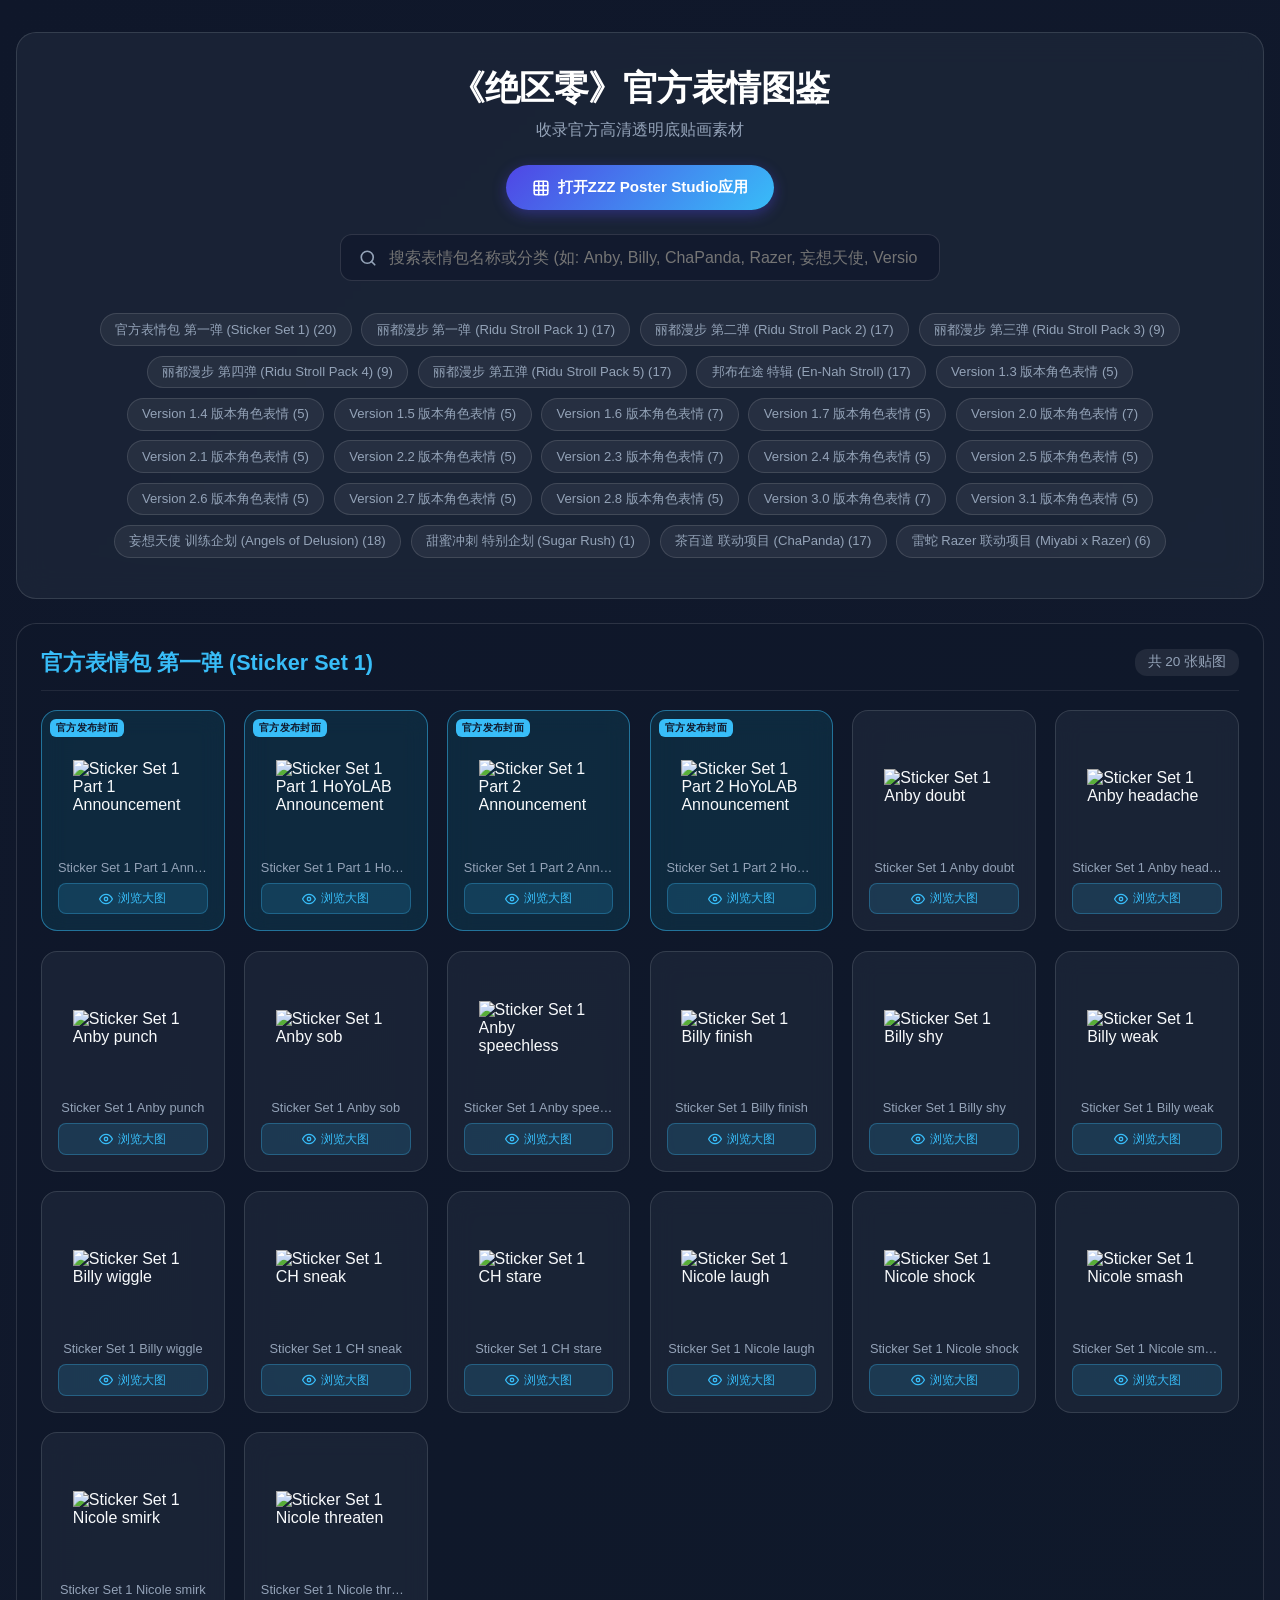
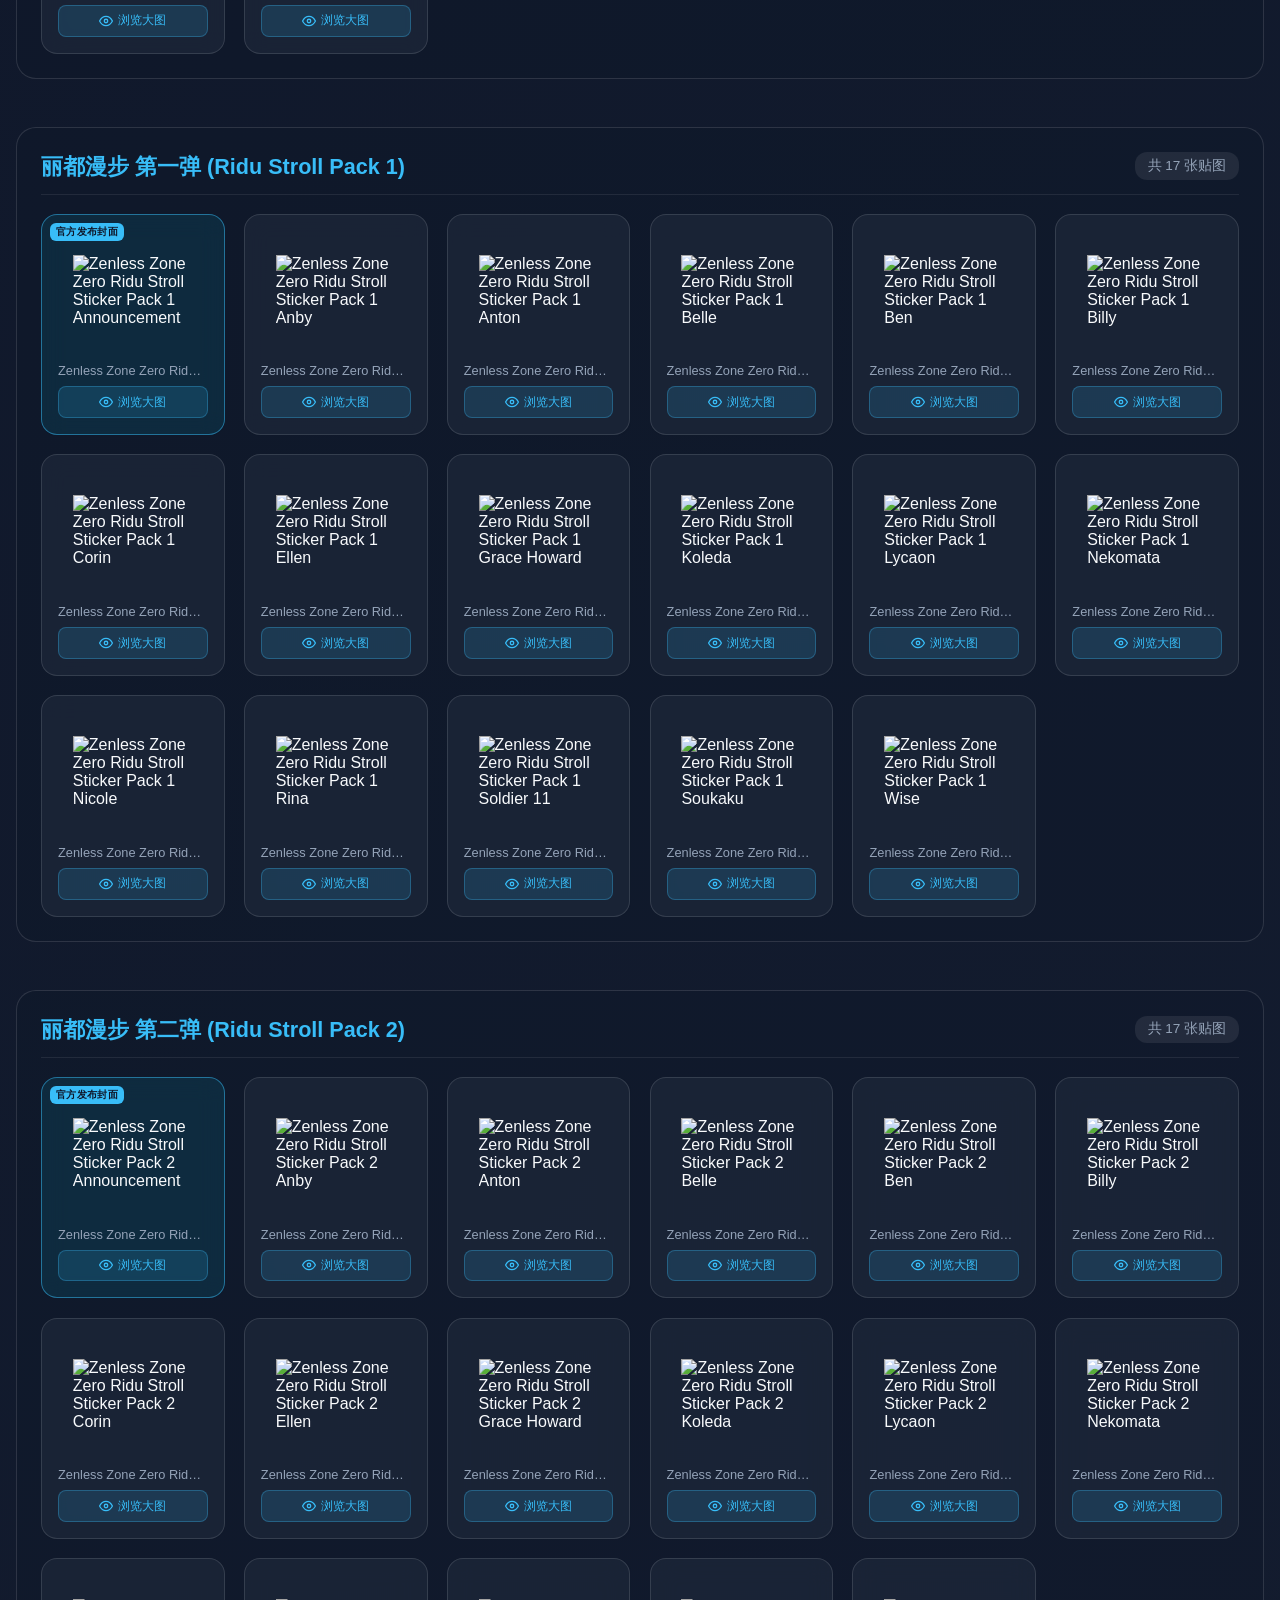
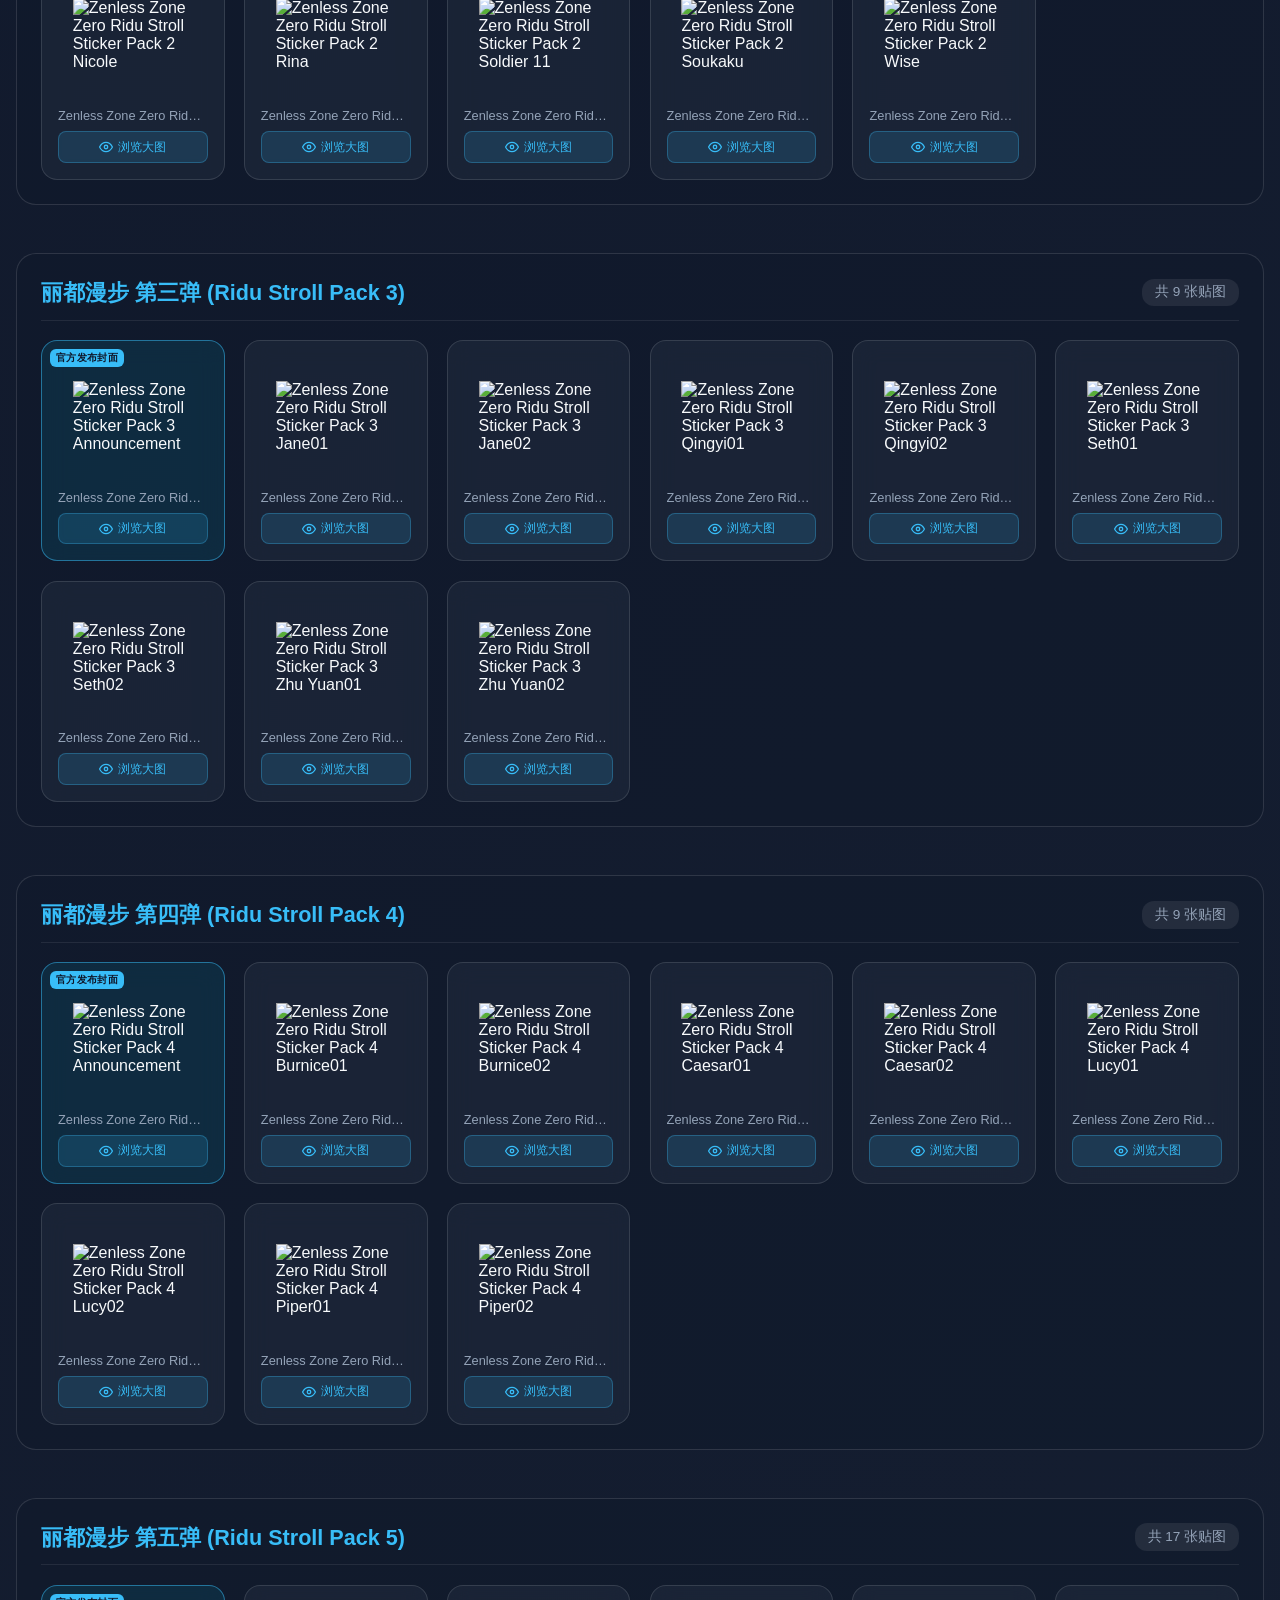
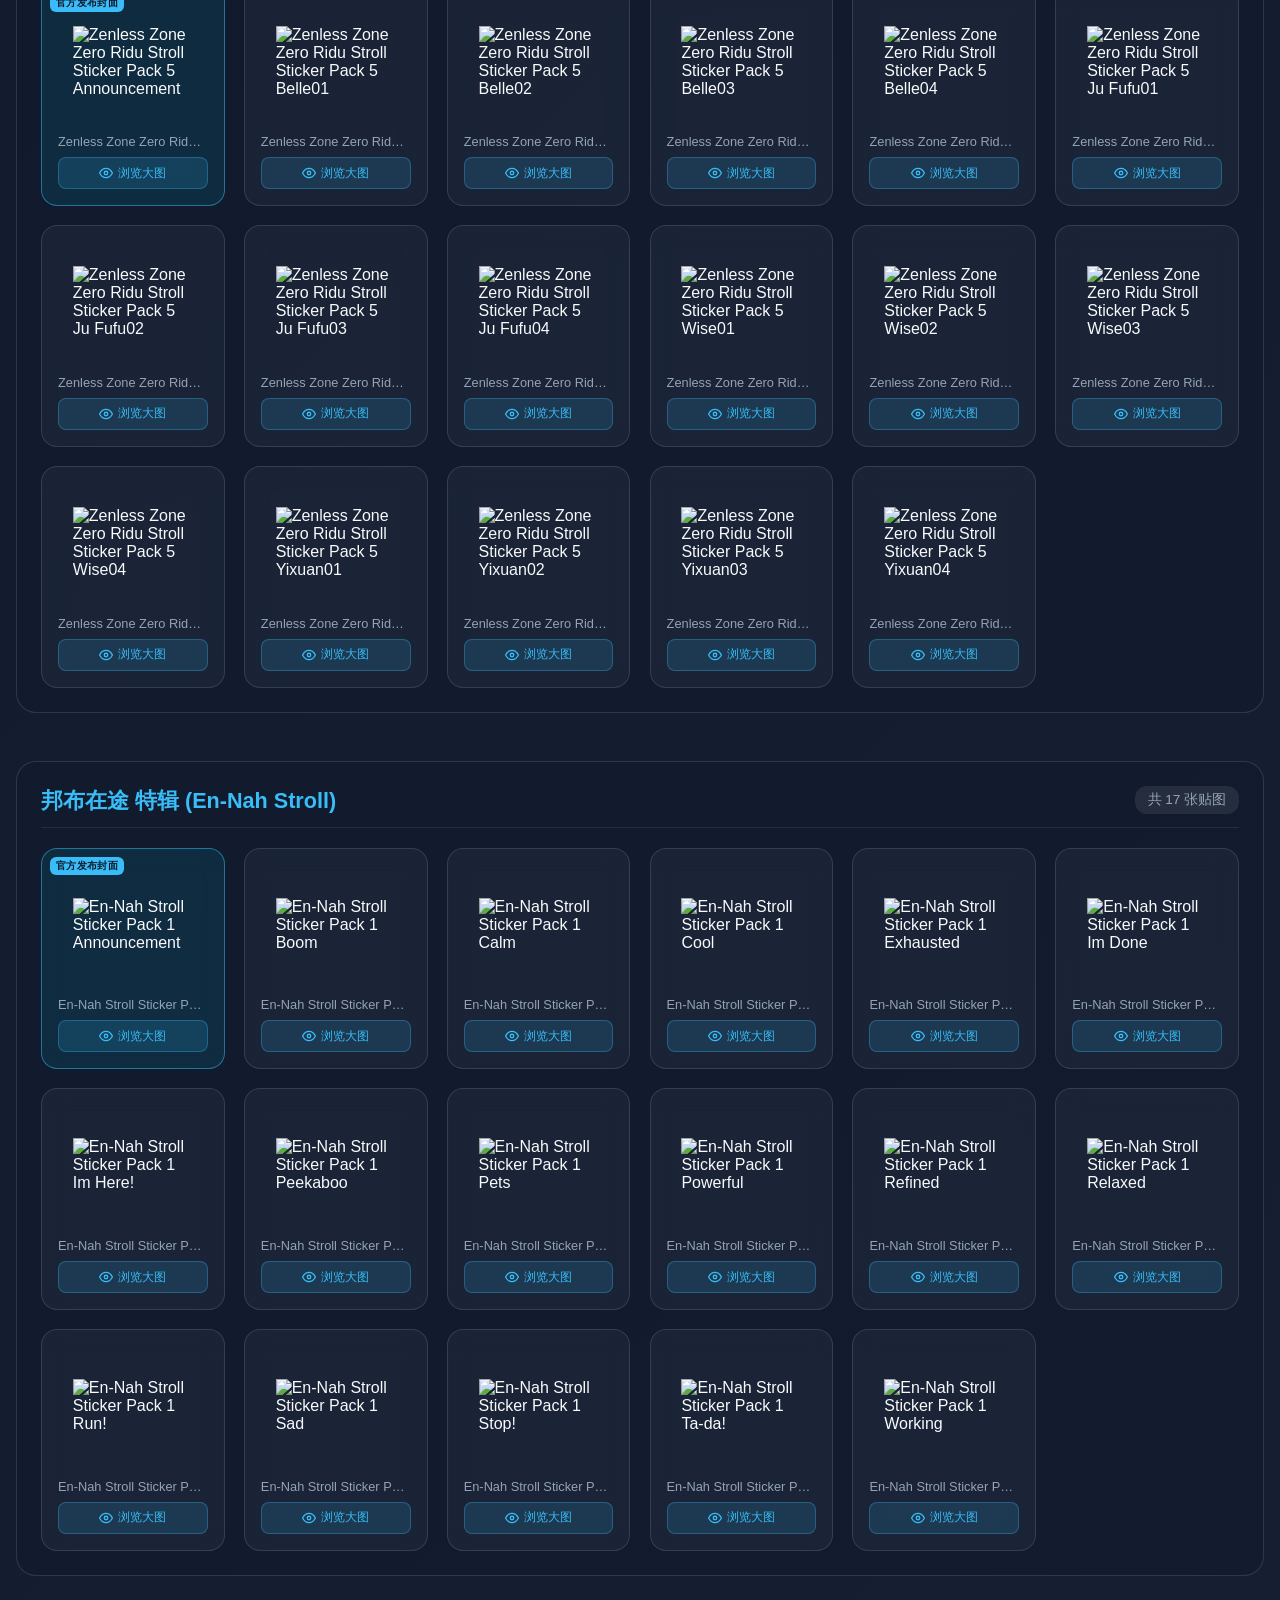
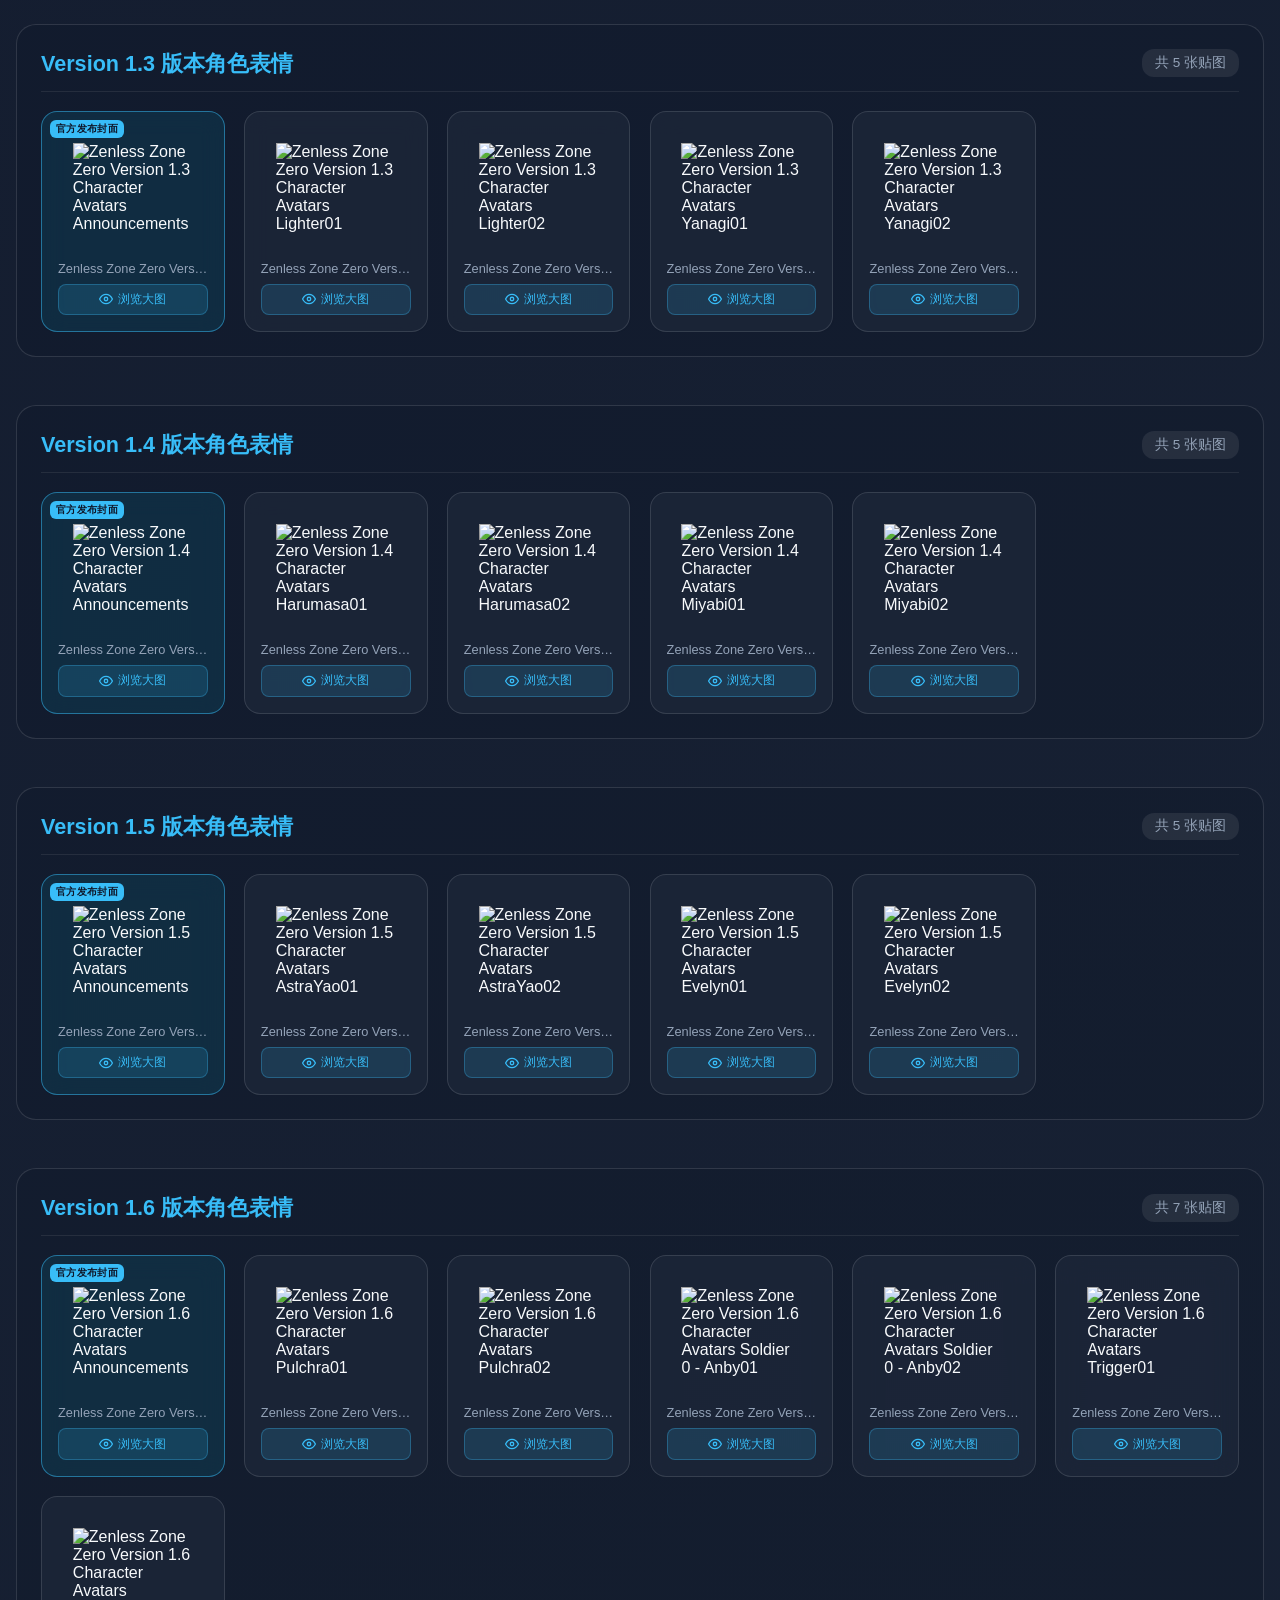
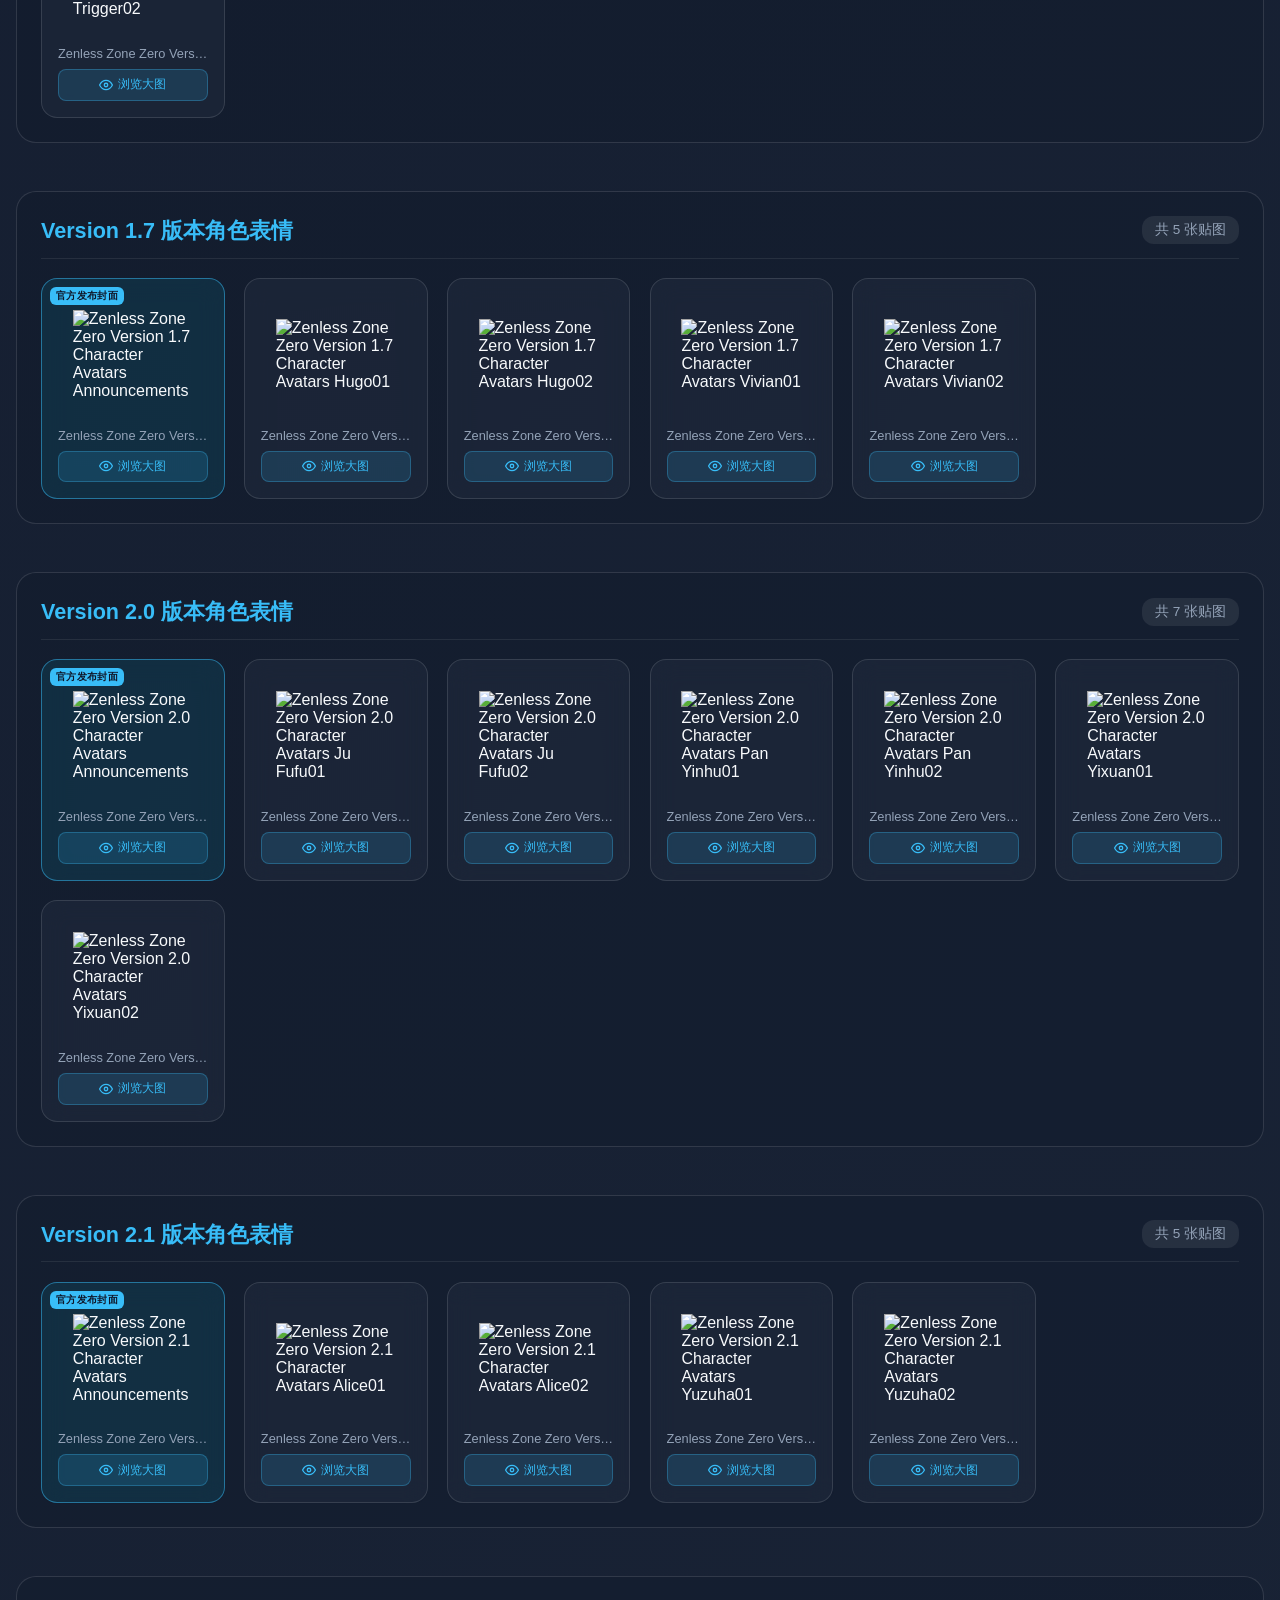
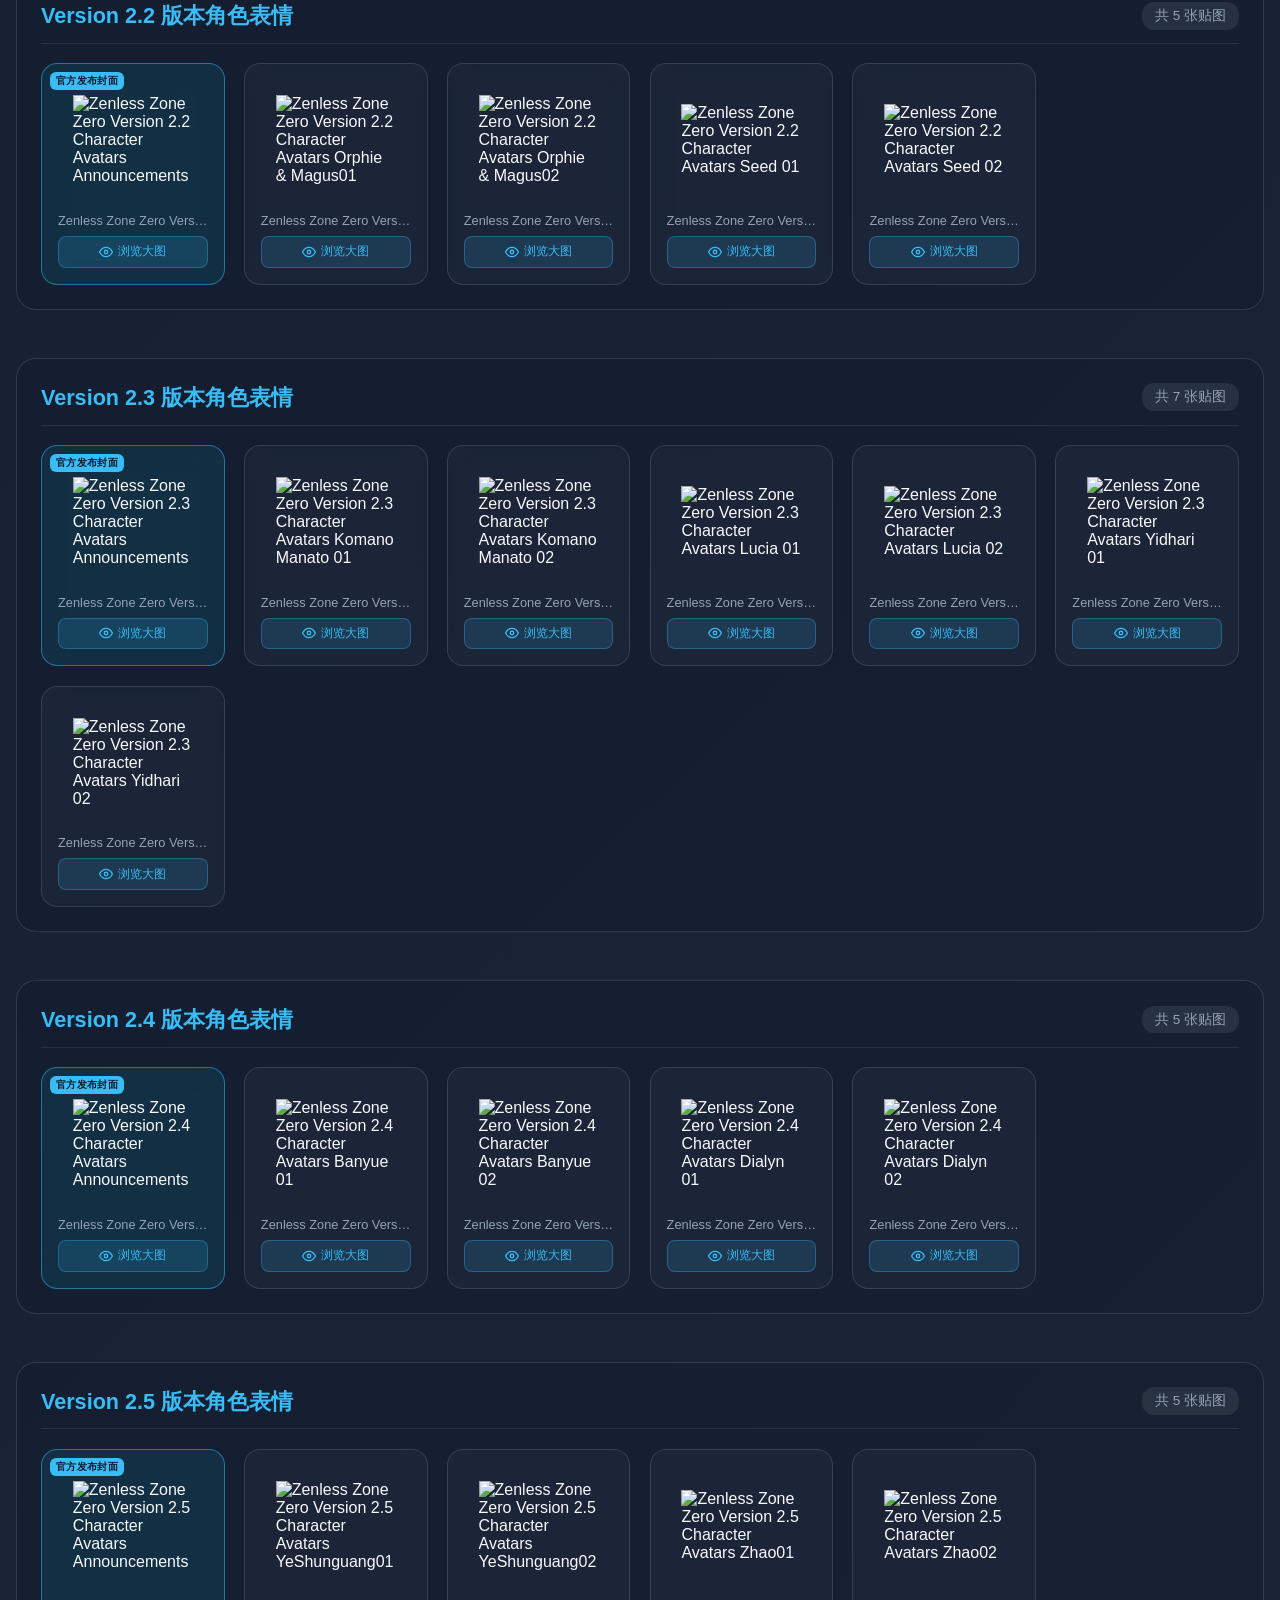
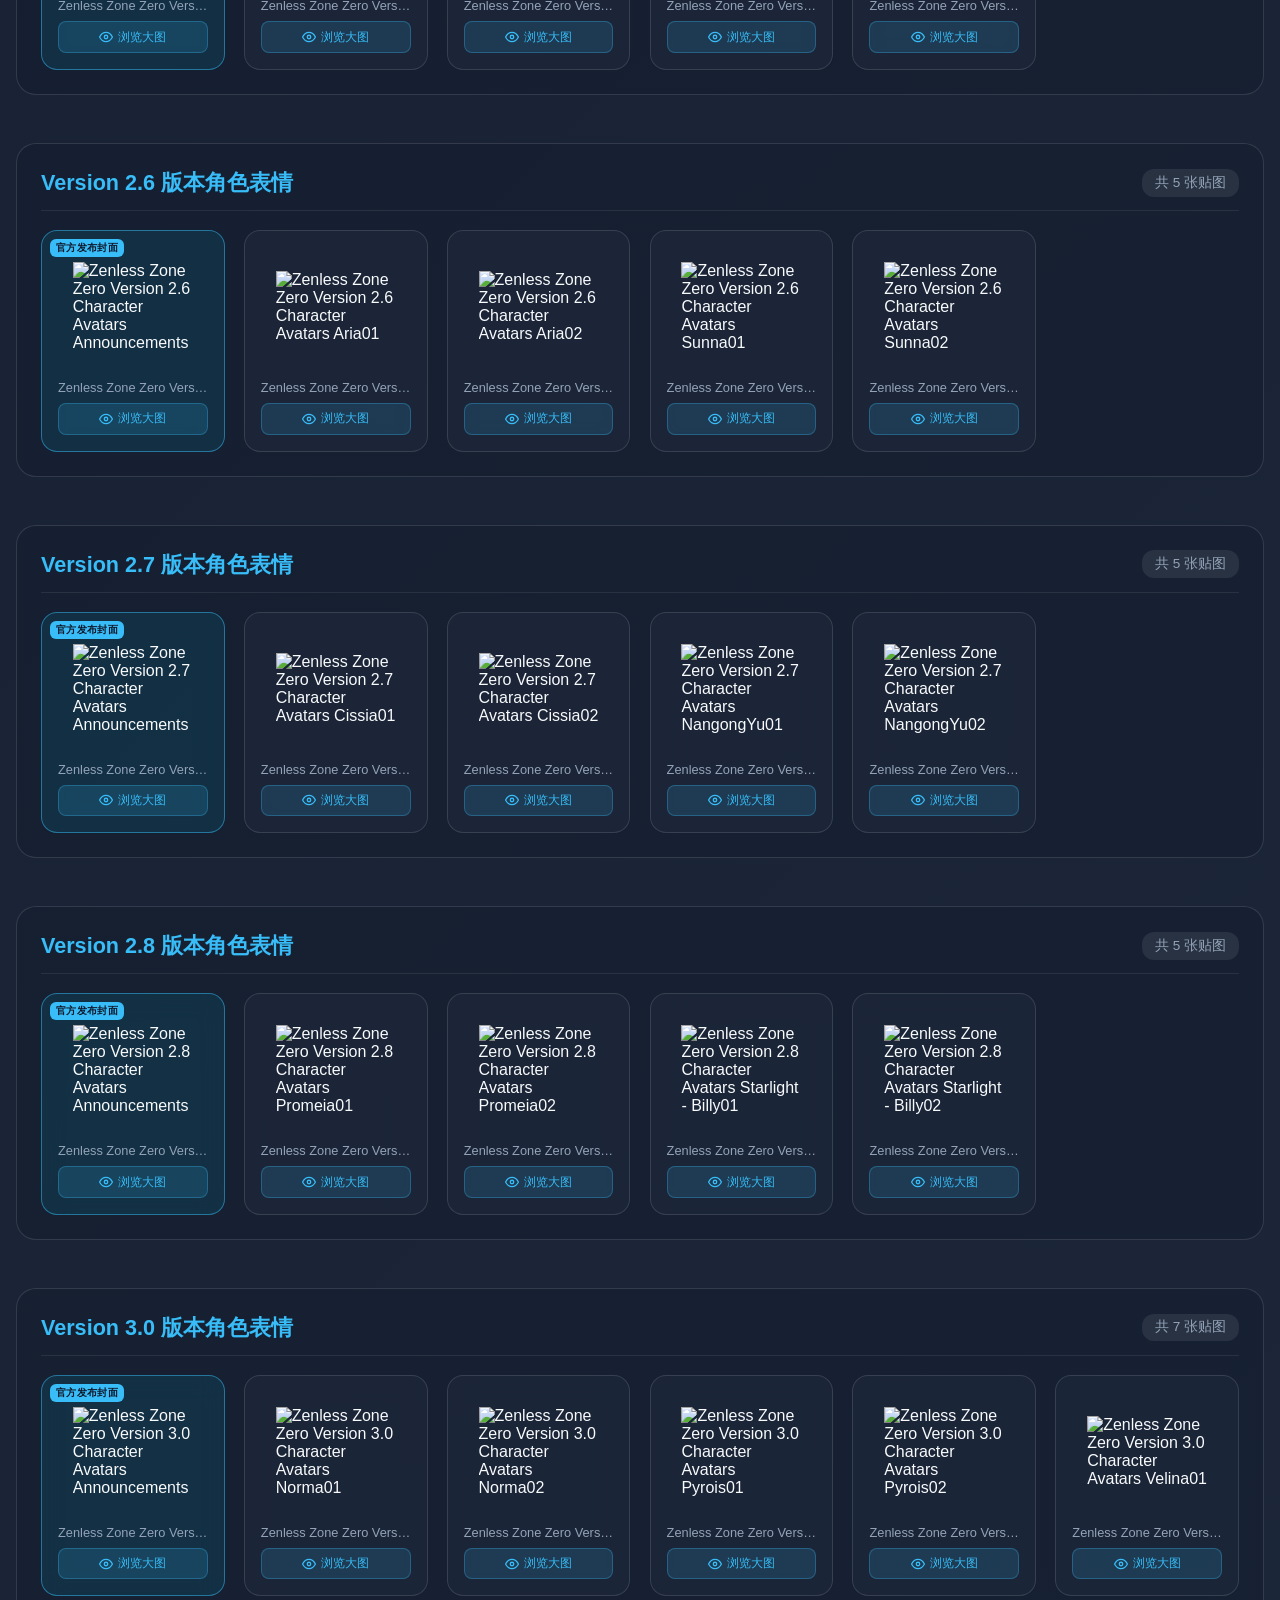
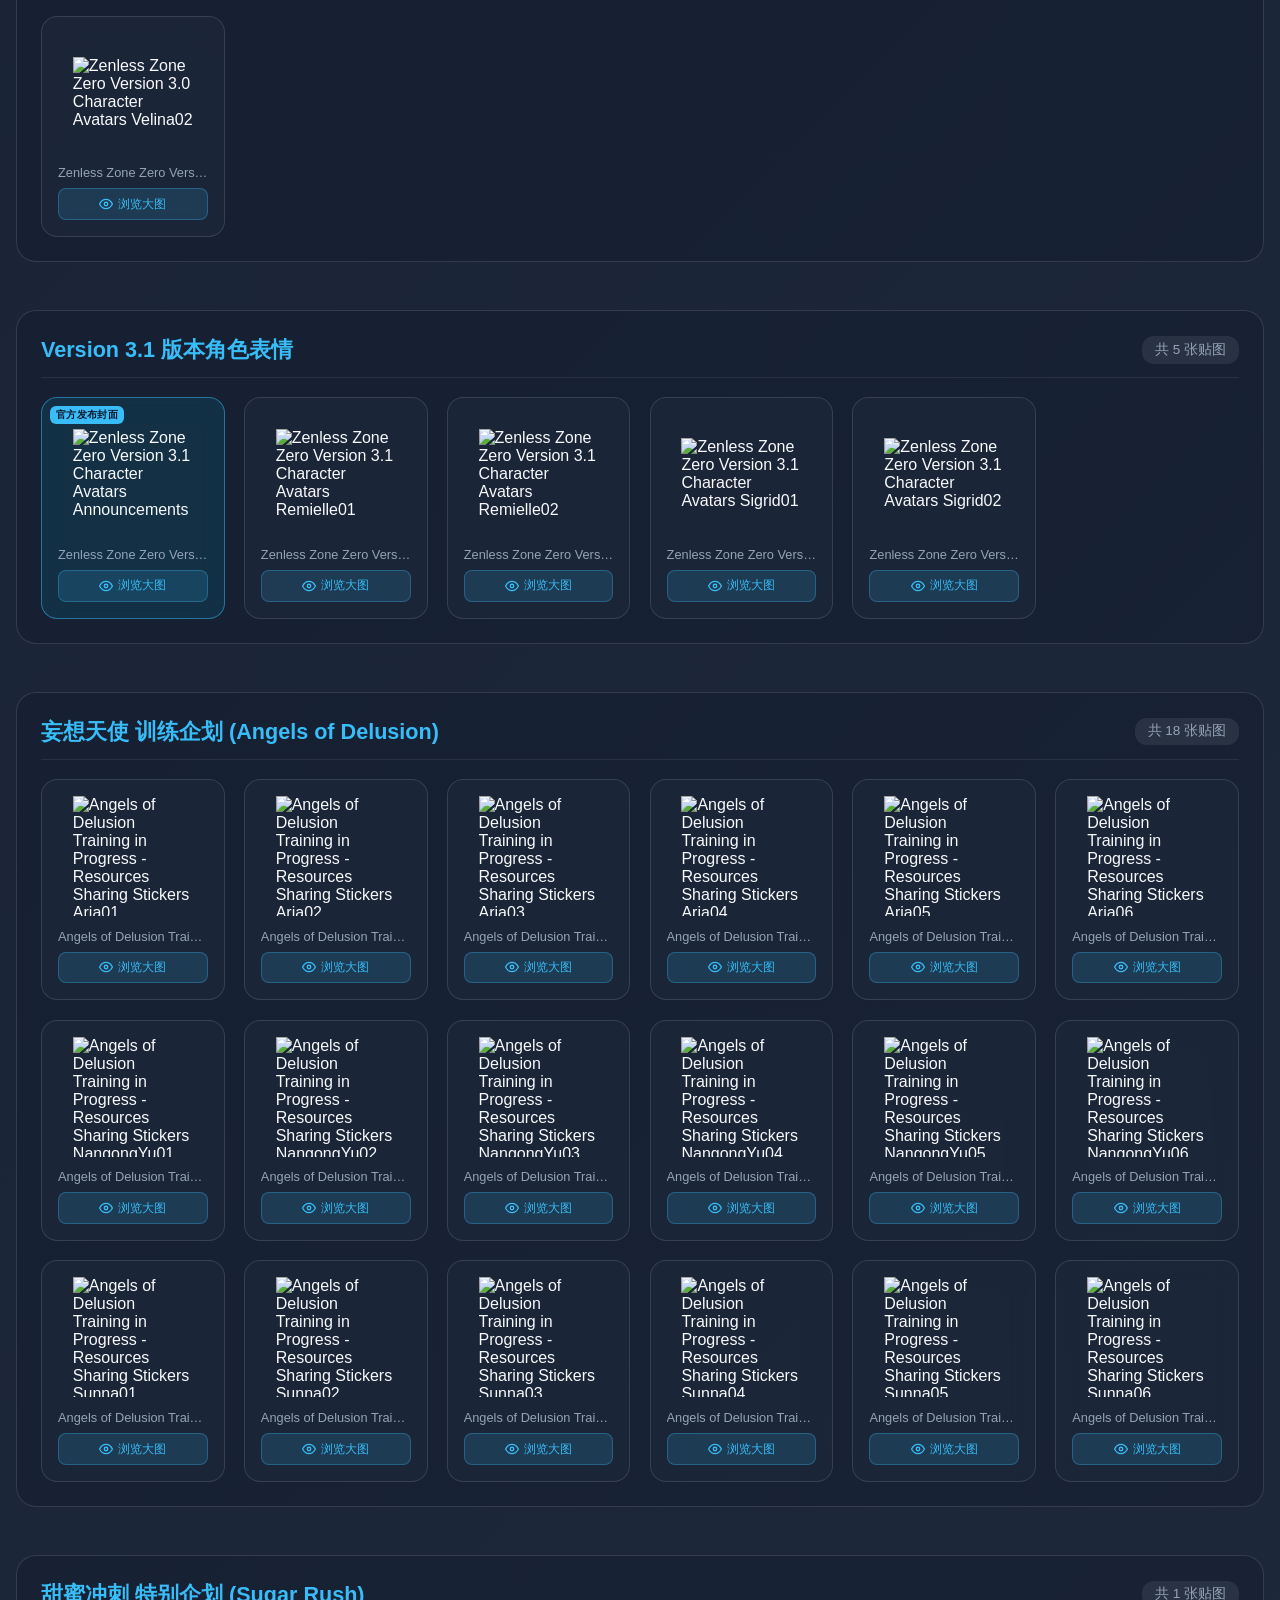
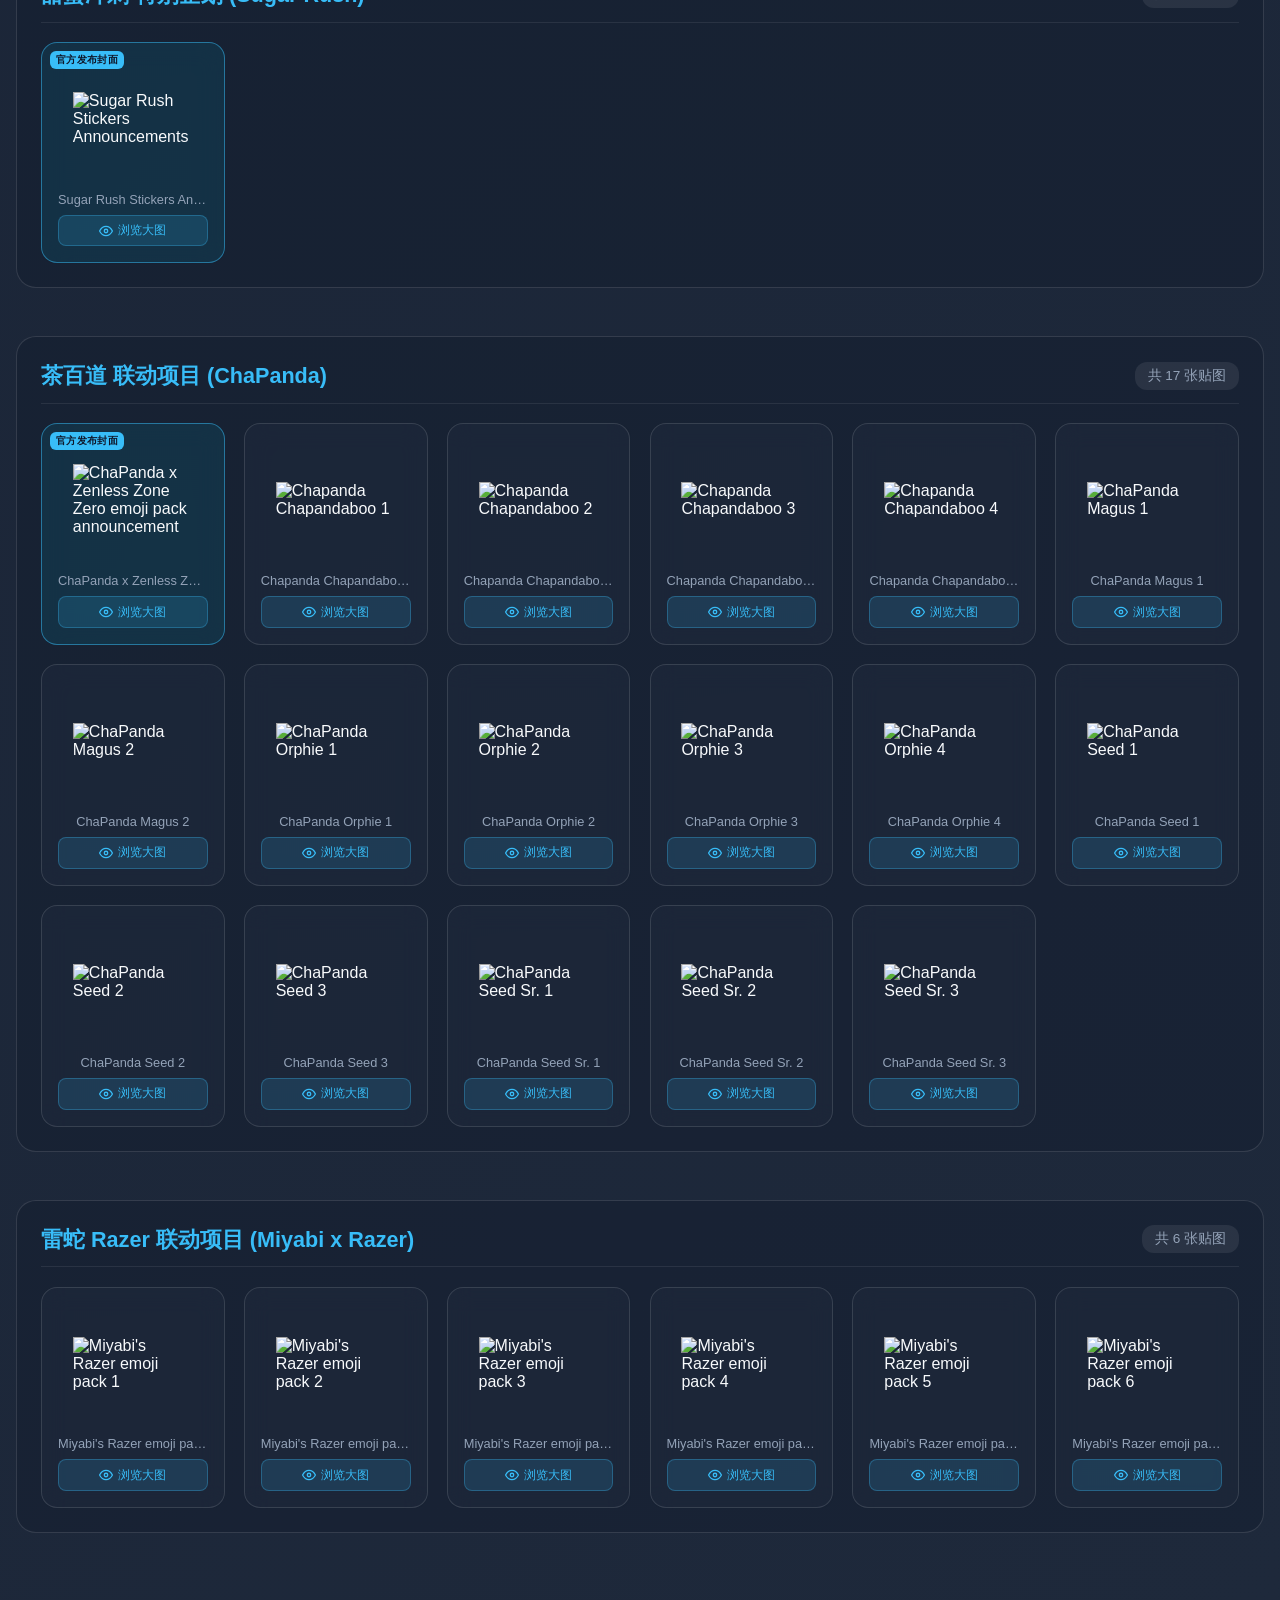
==== commit f857eae5: "feat: add Python launcher, remove legacy scripts, and refine studio for v1.0.0 - Add cross-platform " ====
--- a/gallery/index.html
+++ b/gallery/index.html
@@ -3,7 +3,7 @@
 <head>
     <meta charset="UTF-8">
     <meta name="viewport" content="width=device-width, initial-scale=1.0">
-    <title>《绝区零》官方高清表情包全分类大观 (全 236 张)</title>
+    <title>《绝区零》官方表情图鉴</title>
     <style>
         :root {
             --bg-gradient: linear-gradient(135deg, #0f172a 0%, #1e293b 100%);
@@ -70,8 +70,6 @@
             gap: 0.6rem;
             justify-content: center;
             margin-top: 1rem;
-            max-height: 150px;
-            overflow-y: auto;
             padding: 0.5rem;
         }
         .nav-chip {
@@ -337,12 +335,12 @@
 <body>
     <div class="container">
         <header>
-            <h1>《绝区零》官方高清表情包分类大观</h1>
-            <p class="subtitle">共收录 236 张 100% 原始高清透明底原图 | 按版本号 / 联动项目 / 偶像与特别企划分类展示</p>
+            <h1>《绝区零》官方表情图鉴</h1>
+            <p class="subtitle">收录官方高清透明底贴画素材</p>
             <div style="margin-bottom: 1.5rem; display: flex; justify-content: center; gap: 12px;">
                 <a href="../poster_studio/index.html" style="display: inline-flex; align-items: center; gap: 8px; background: linear-gradient(135deg, #4f46e5 0%, #38bdf8 100%); color: #fff; text-decoration: none; padding: 0.75rem 1.6rem; border-radius: 9999px; font-weight: 600; font-size: 0.95rem; box-shadow: 0 4px 14px rgba(79, 70, 229, 0.4); transition: transform 0.2s, box-shadow 0.2s;">
-                    <svg width="18" height="18" viewBox="0 0 24 24" fill="none" stroke="currentColor" stroke-width="2.2" stroke-linecap="round" stroke-linejoin="round"><circle cx="12" cy="12" r="10"/><path d="M8 14s1.5 2 4 2 4-2 4-2"/><line x1="9" y1="9" x2="9.01" y2="9"/><line x1="15" y1="9" x2="15.01" y2="9"/></svg>
-                    🎨 打开 ZZZ 海报与封面工坊 (PWA 编辑器)
+                    <svg width="18" height="18" viewBox="0 0 24 24" fill="none" stroke="currentColor" stroke-width="2.2" stroke-linecap="round" stroke-linejoin="round"><rect x="3" y="3" width="18" height="18" rx="2"/><path d="M9 3v18"/><path d="M15 3v18"/><path d="M3 9h18"/><path d="M3 15h18"/></svg>
+                    打开ZZZ Poster Studio应用
                 </a>
             </div>
             <div class="search-box">
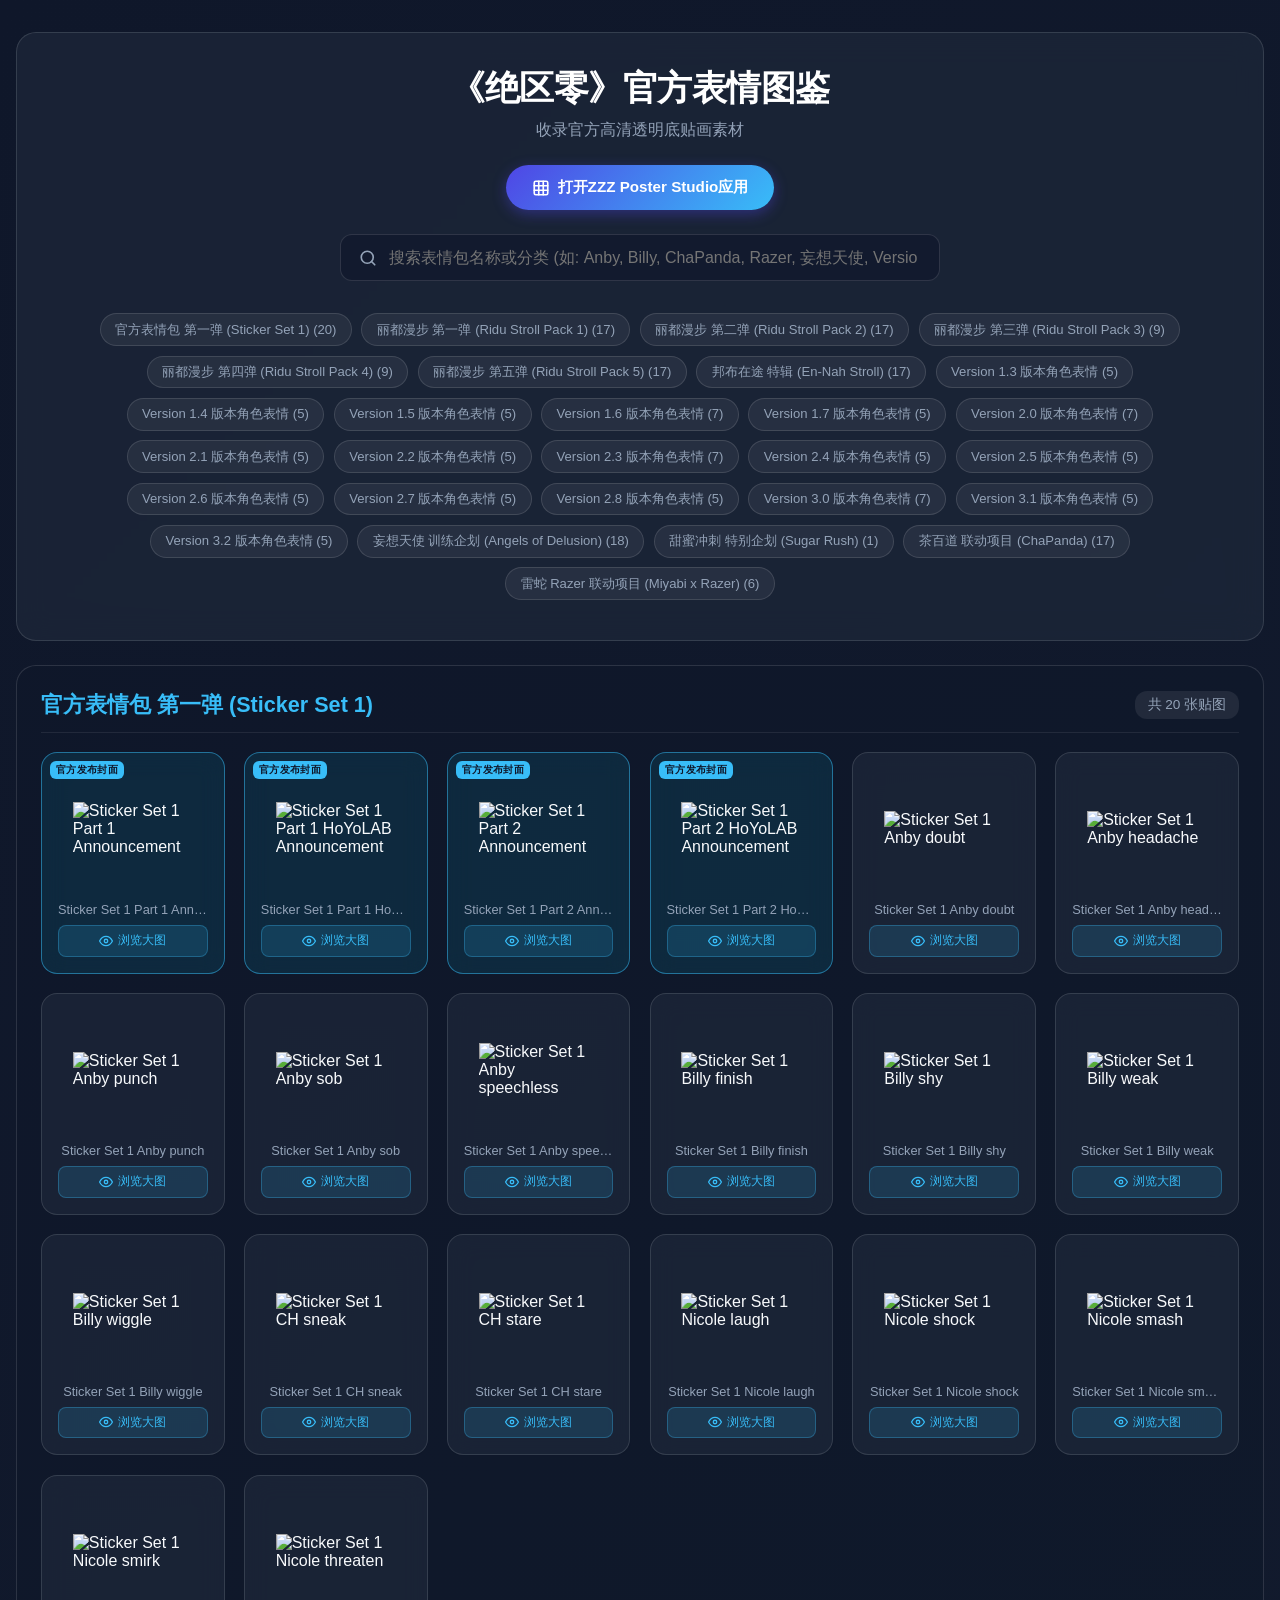
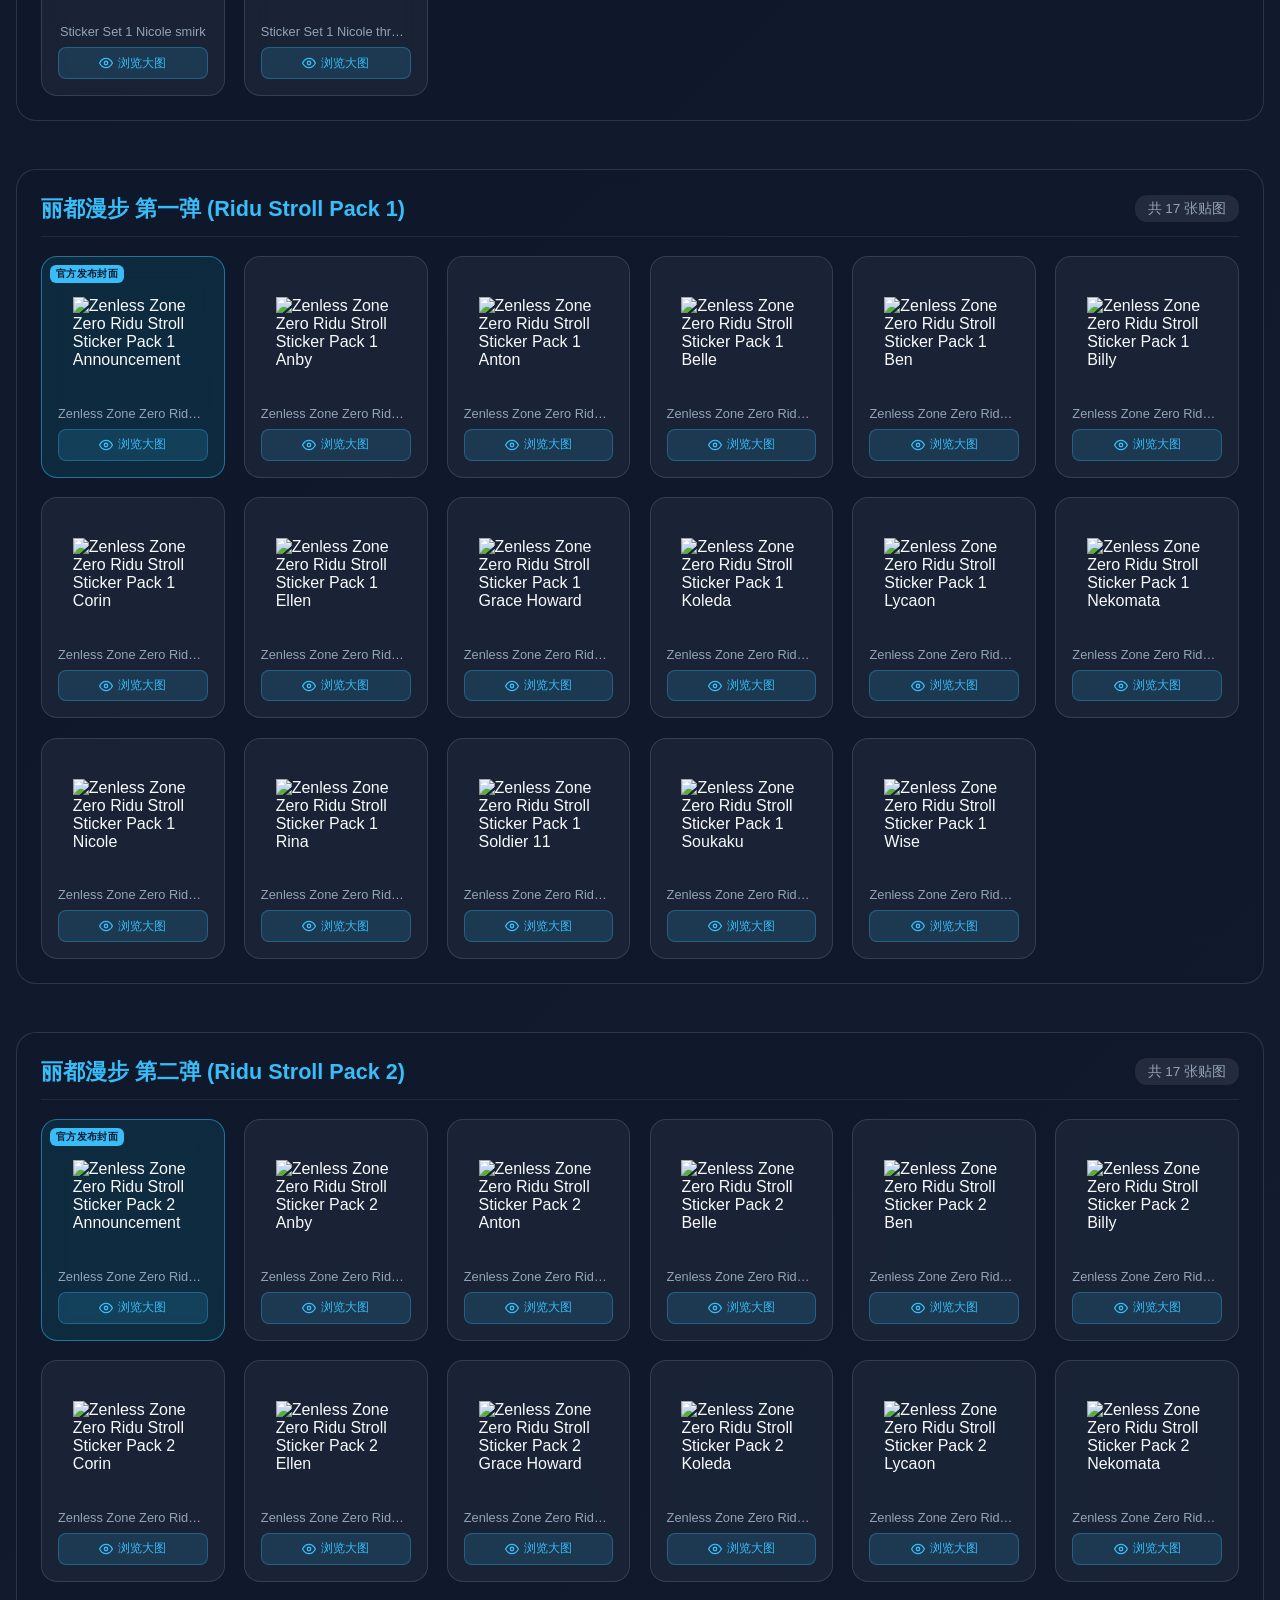
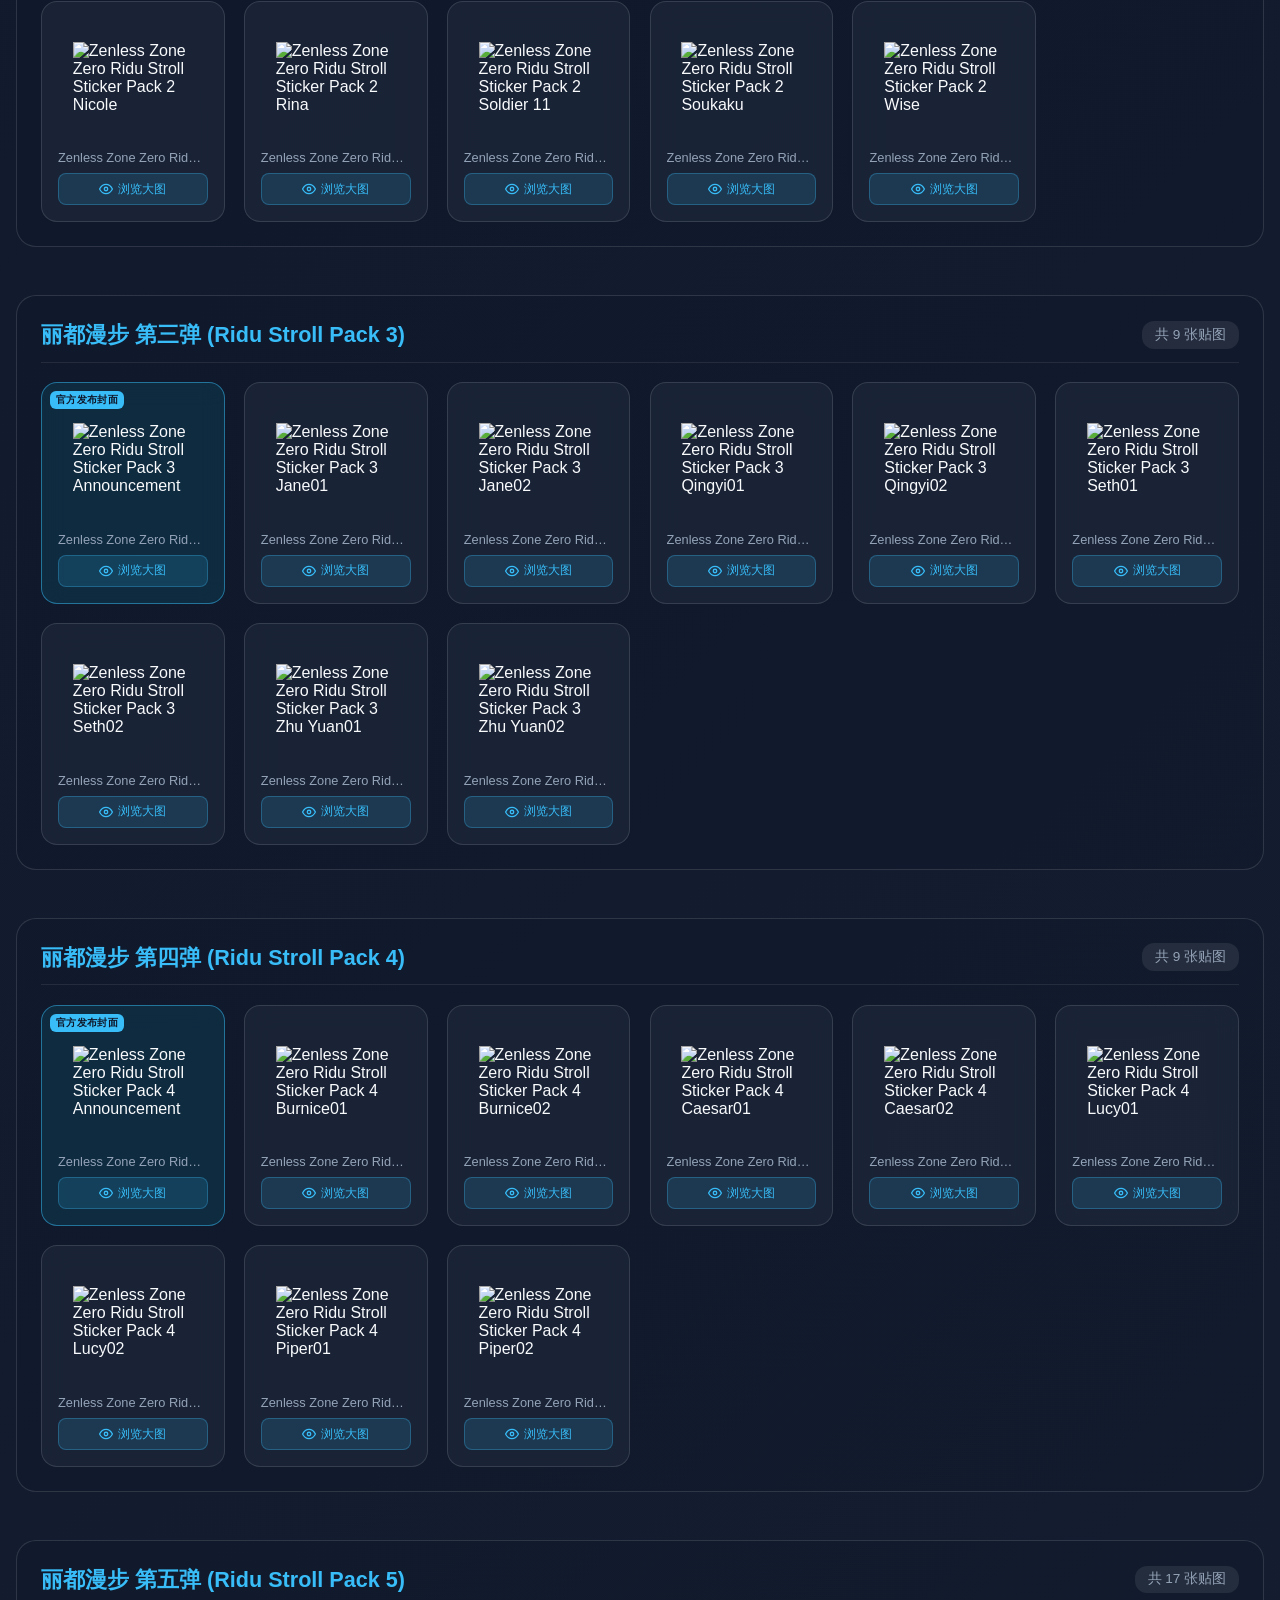
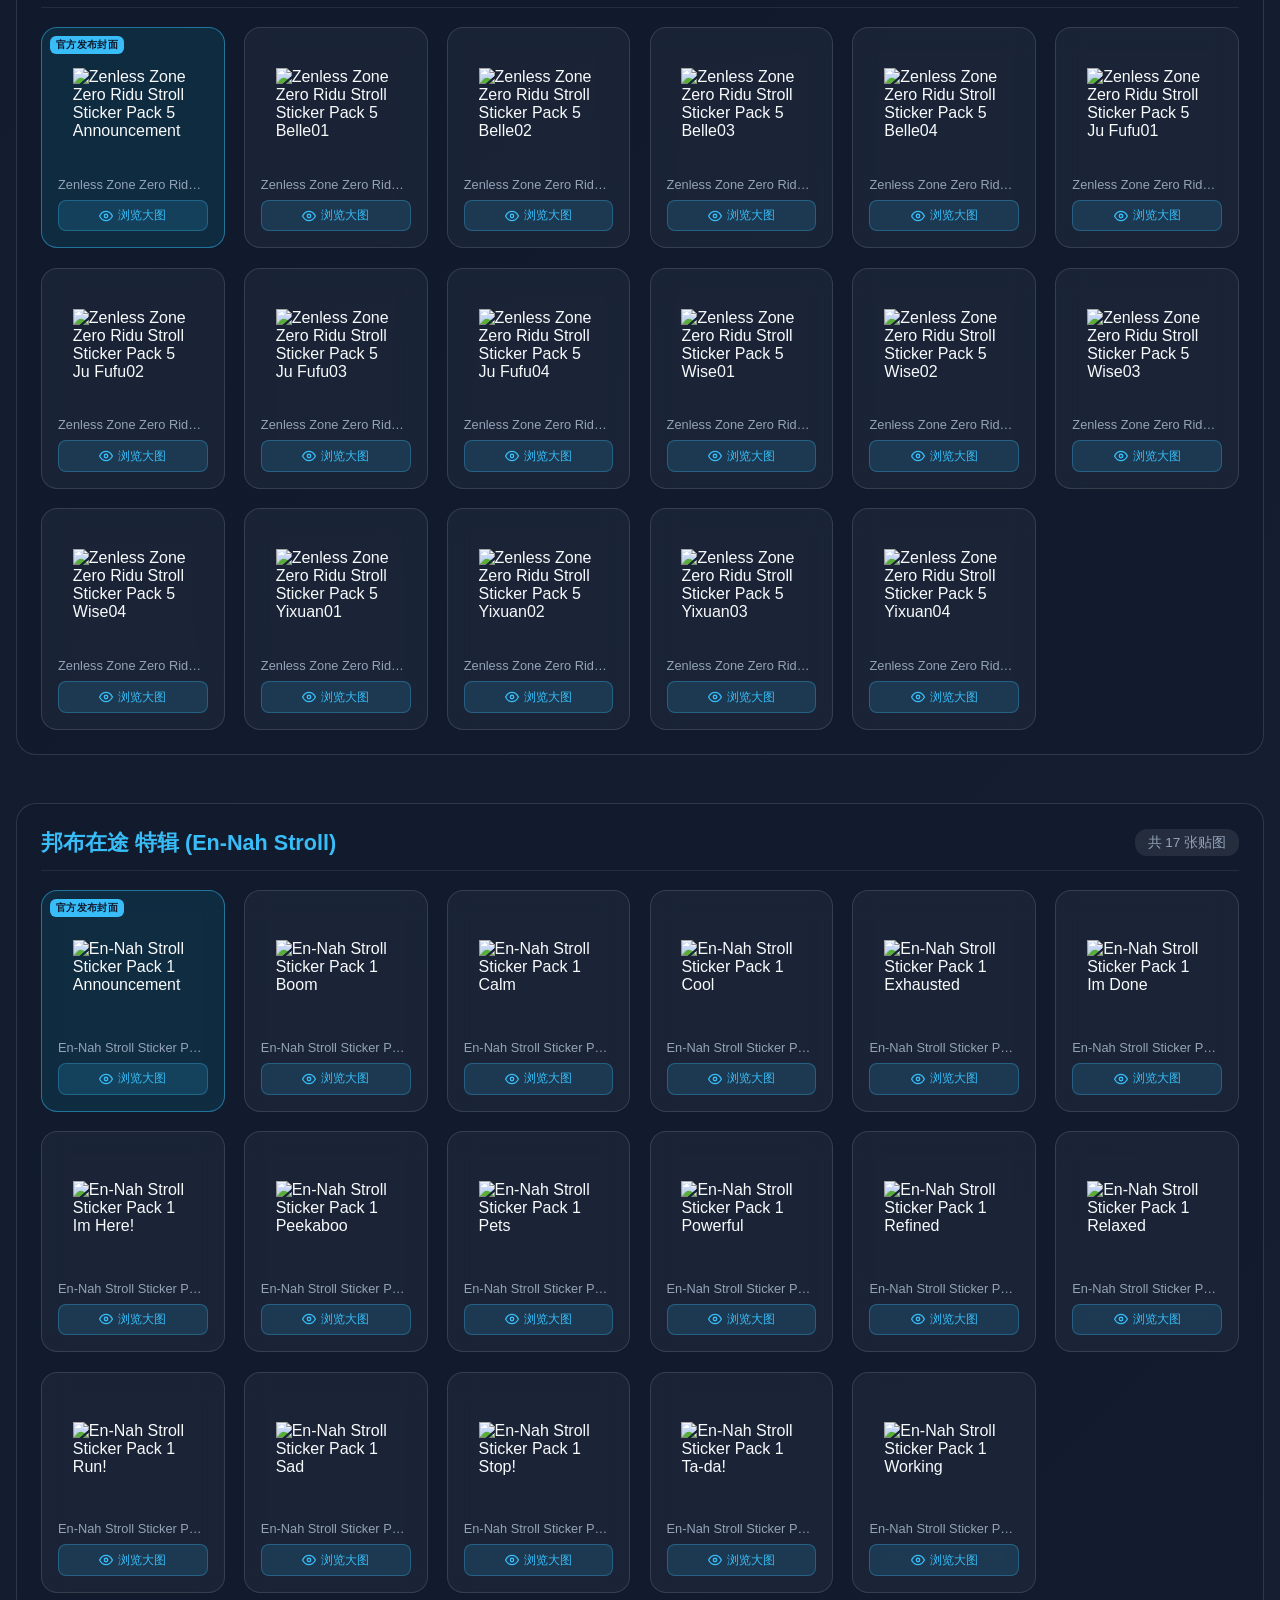
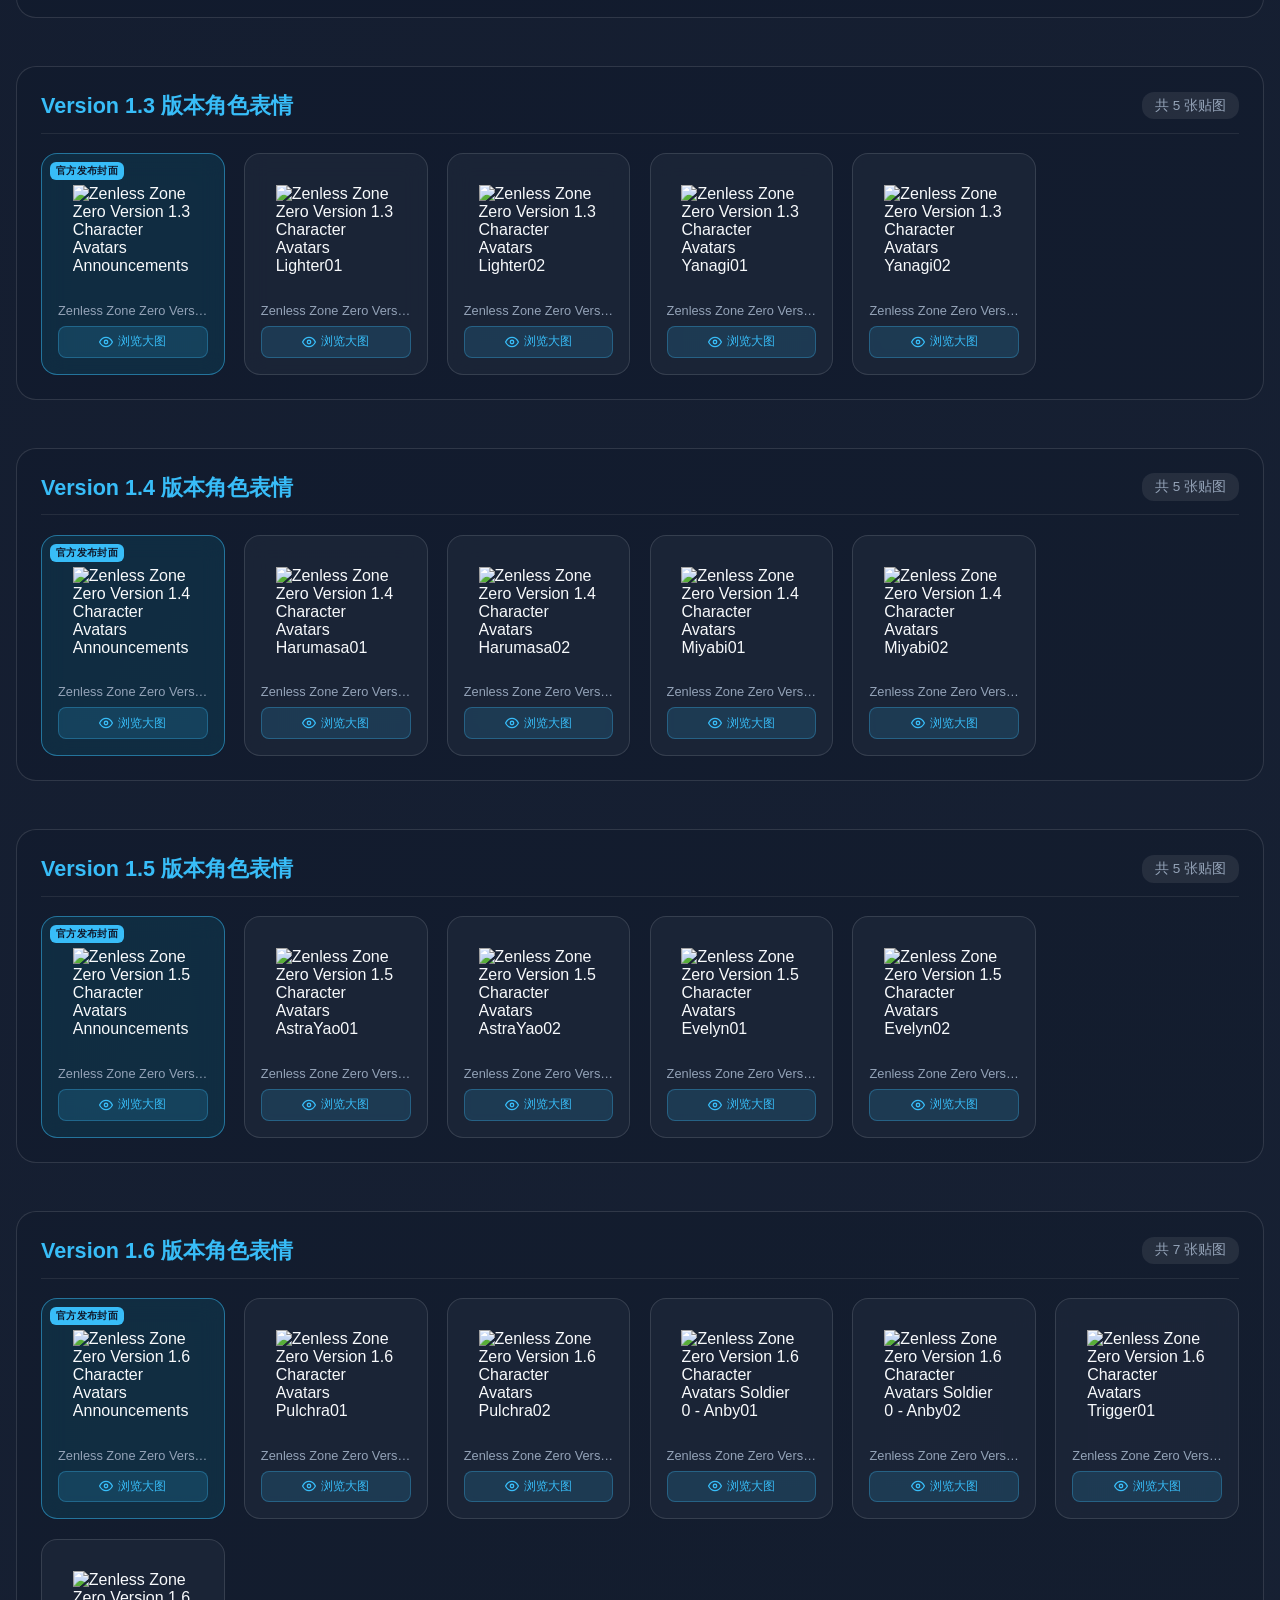
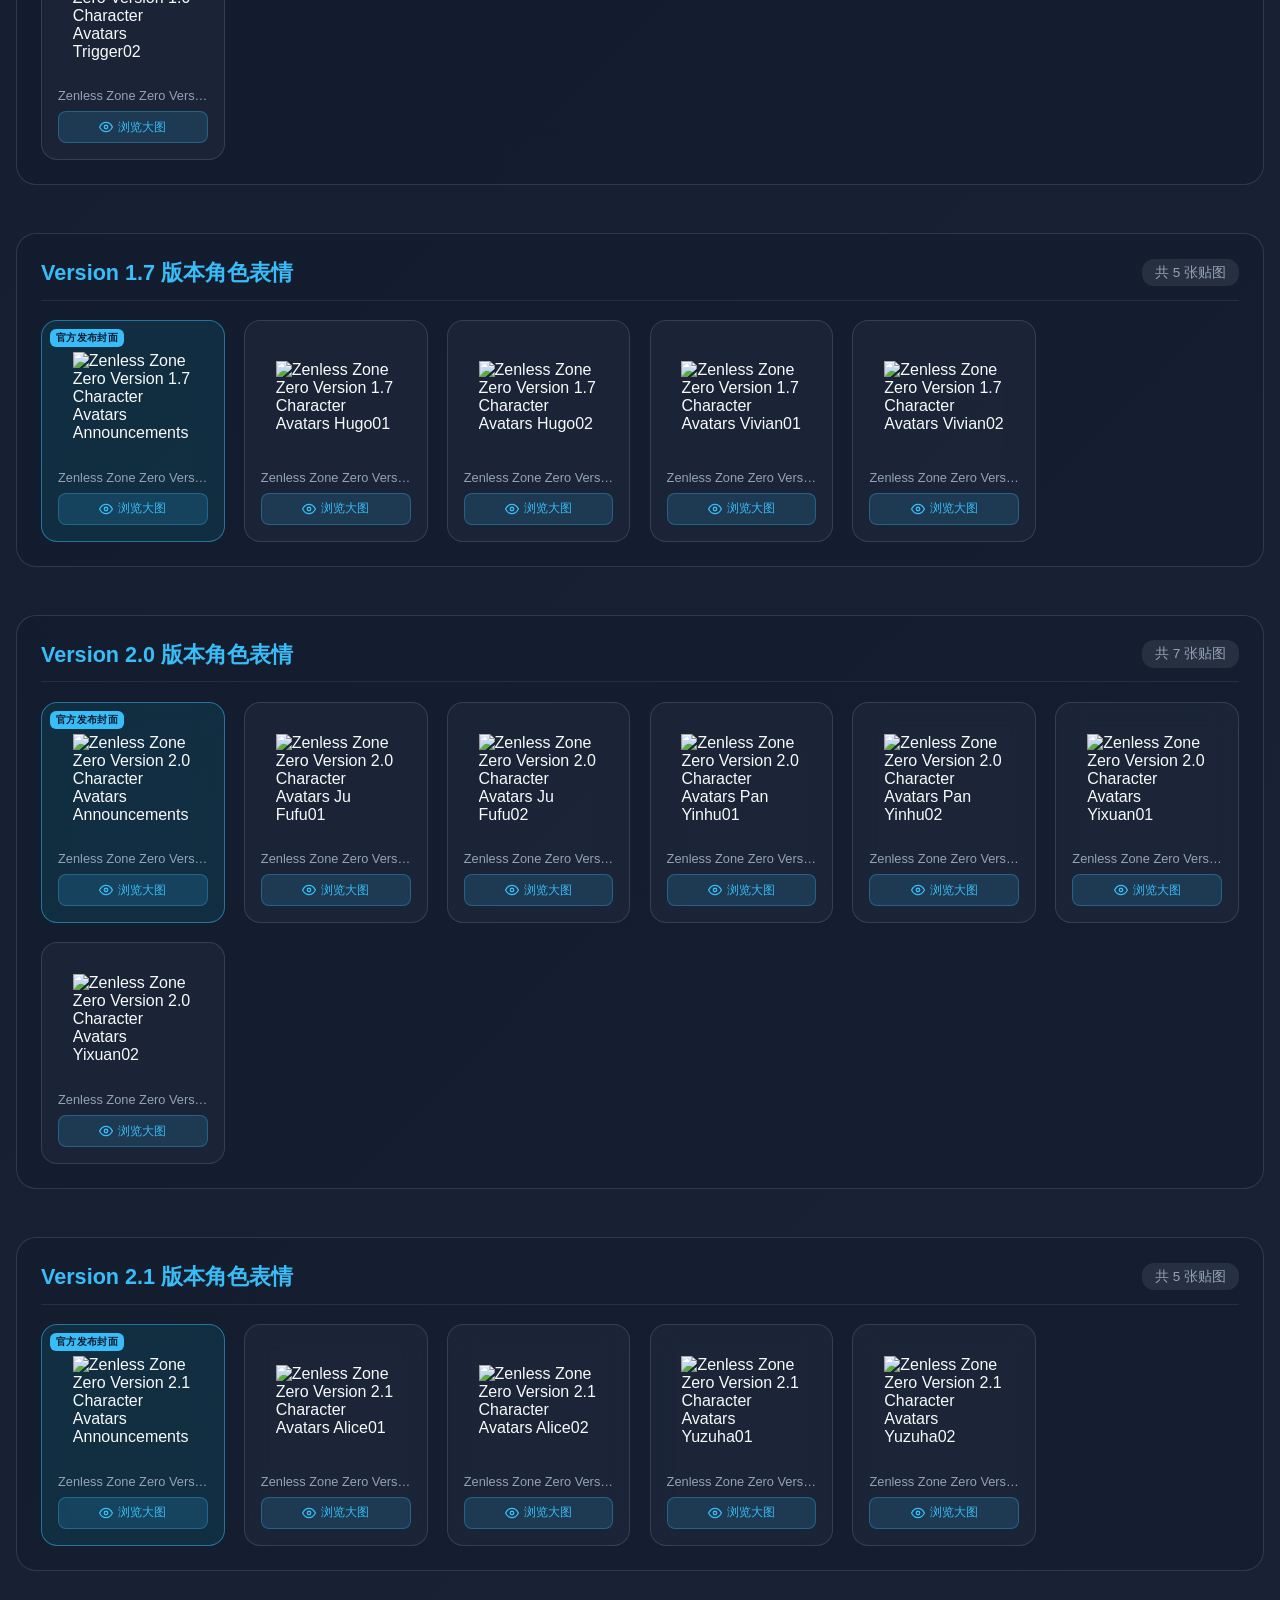
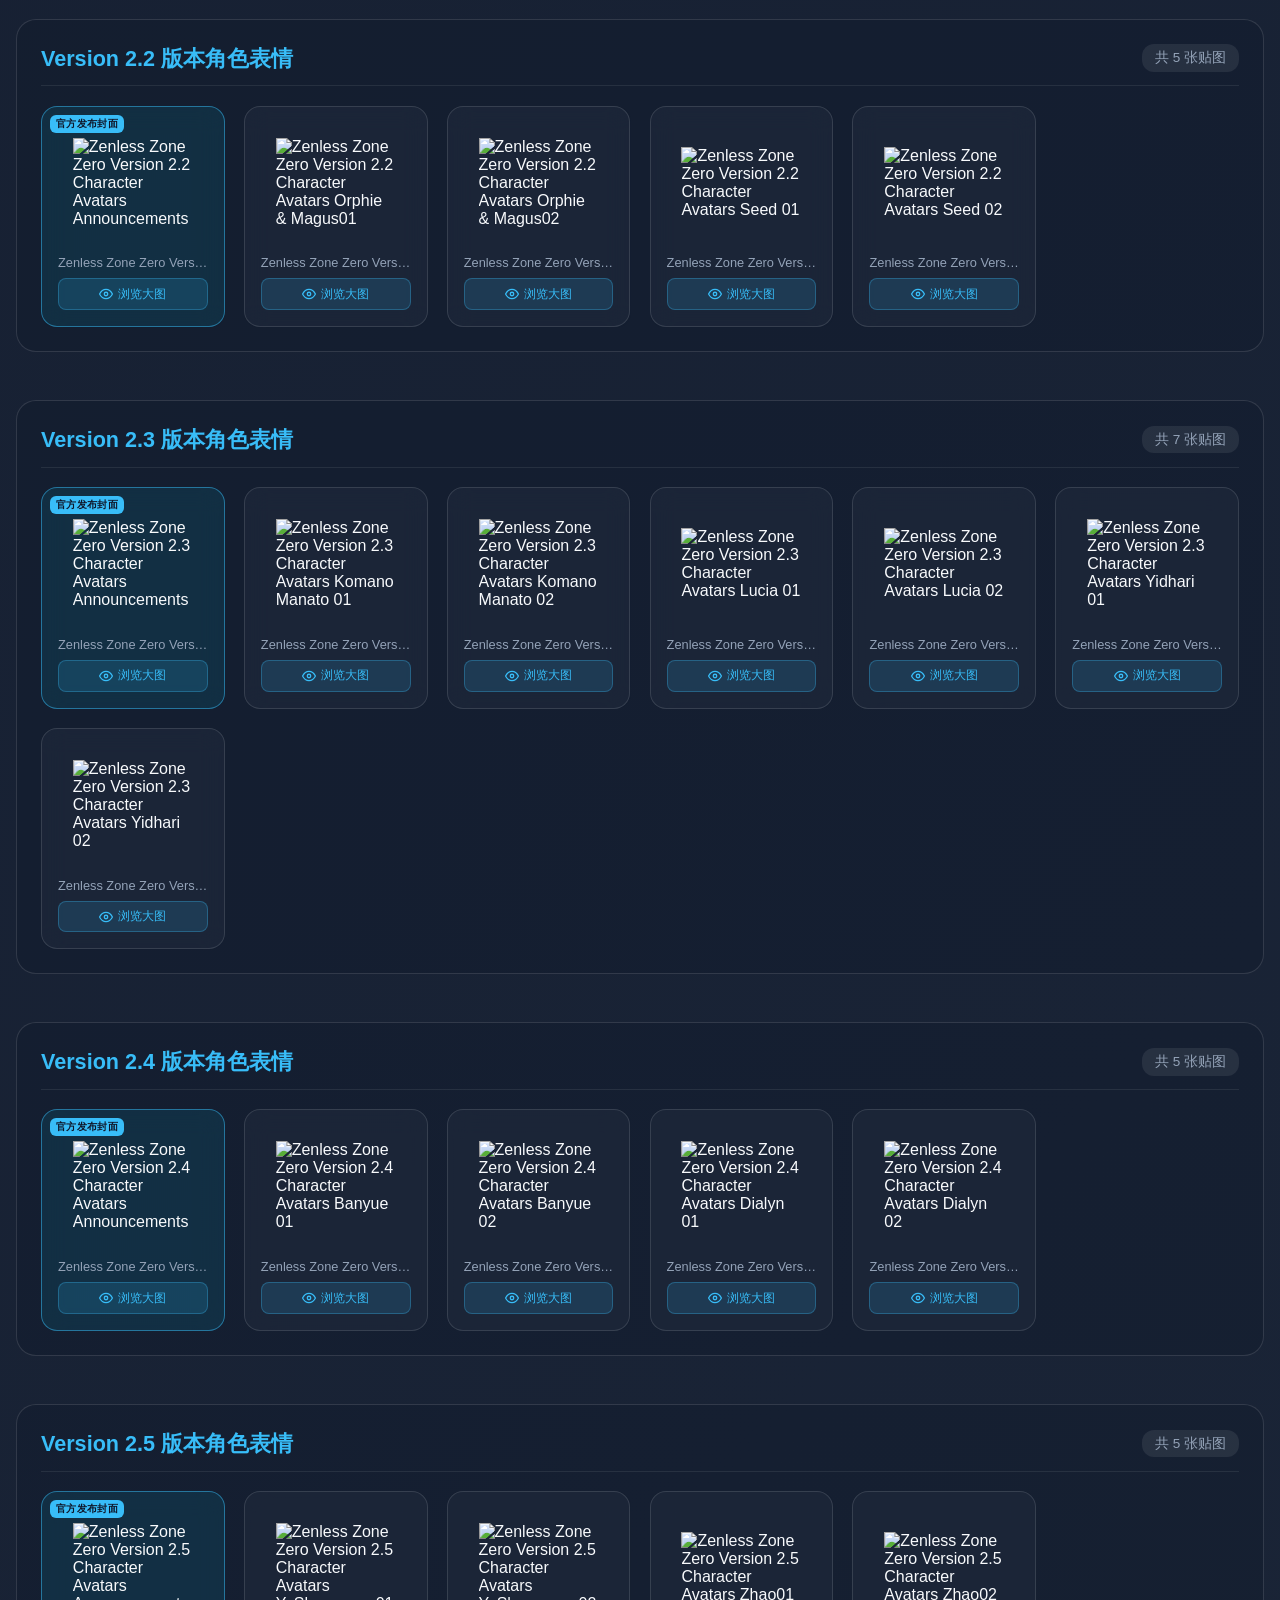
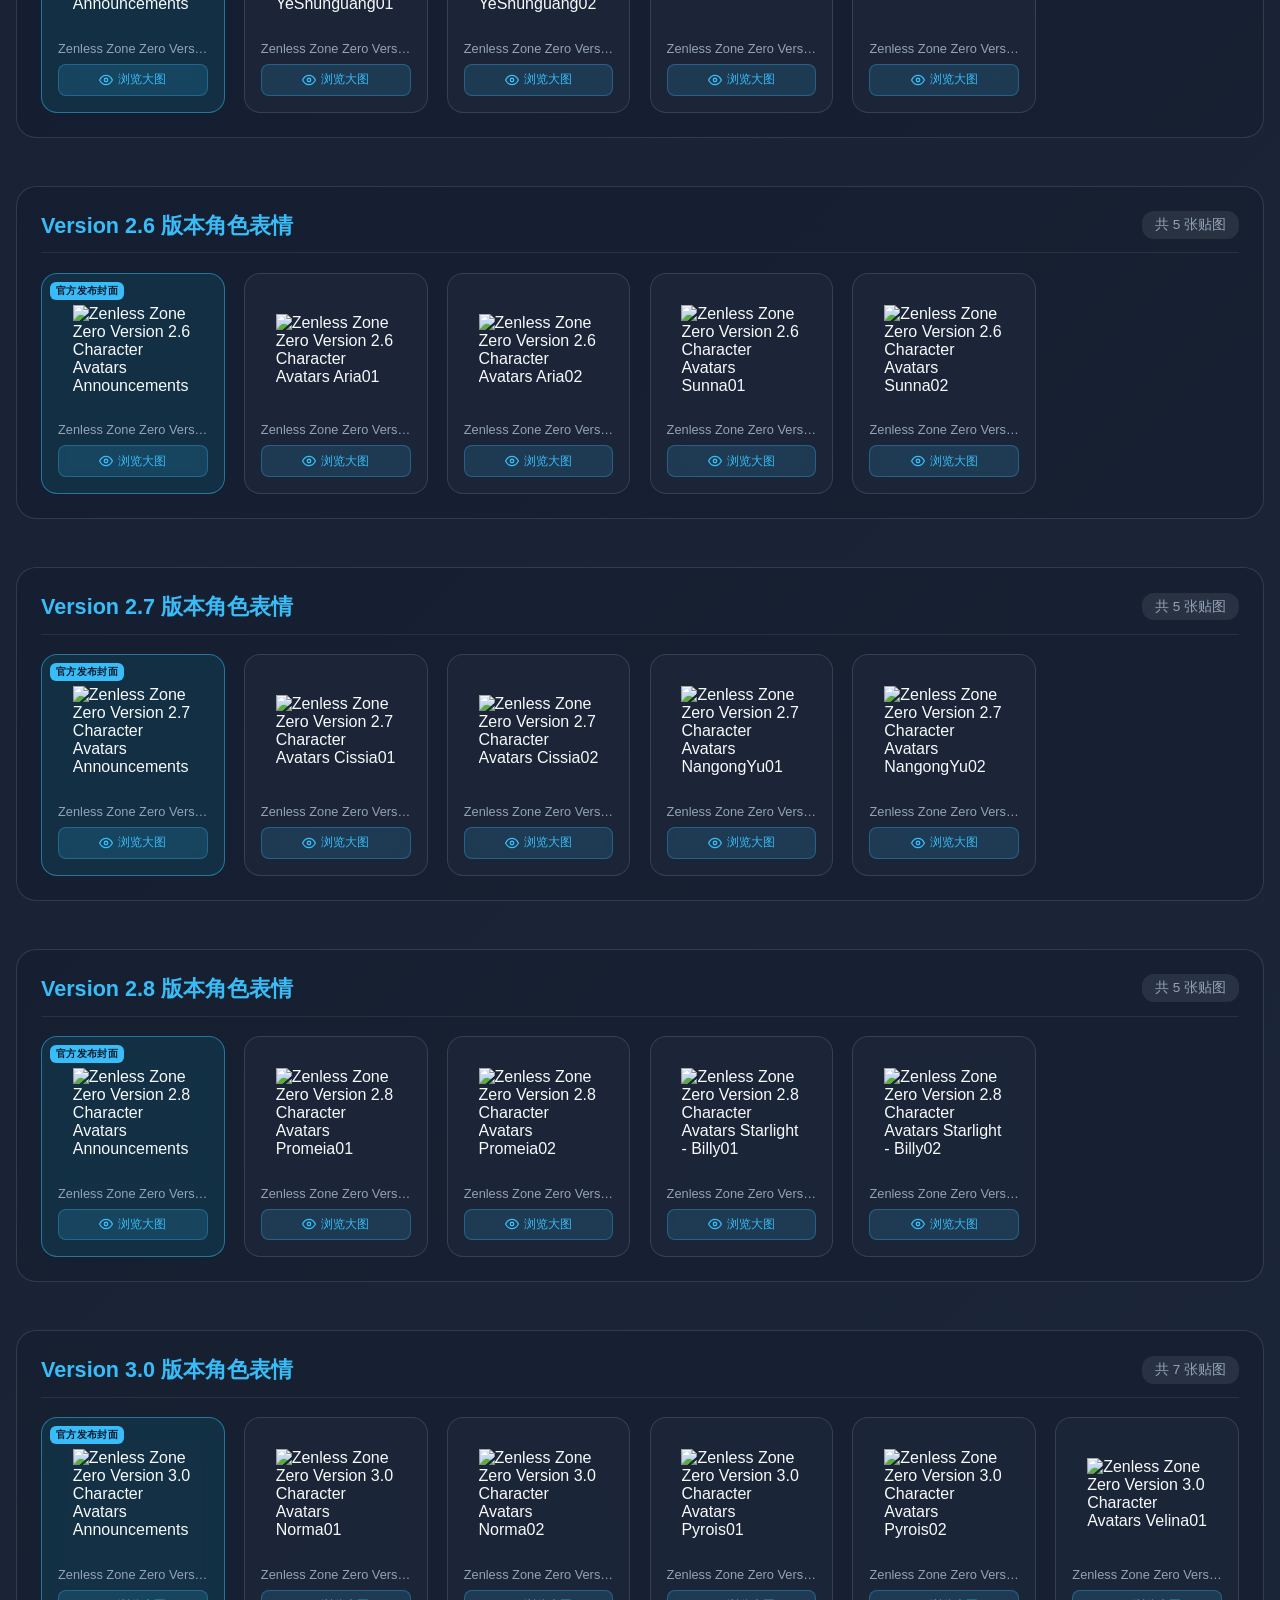
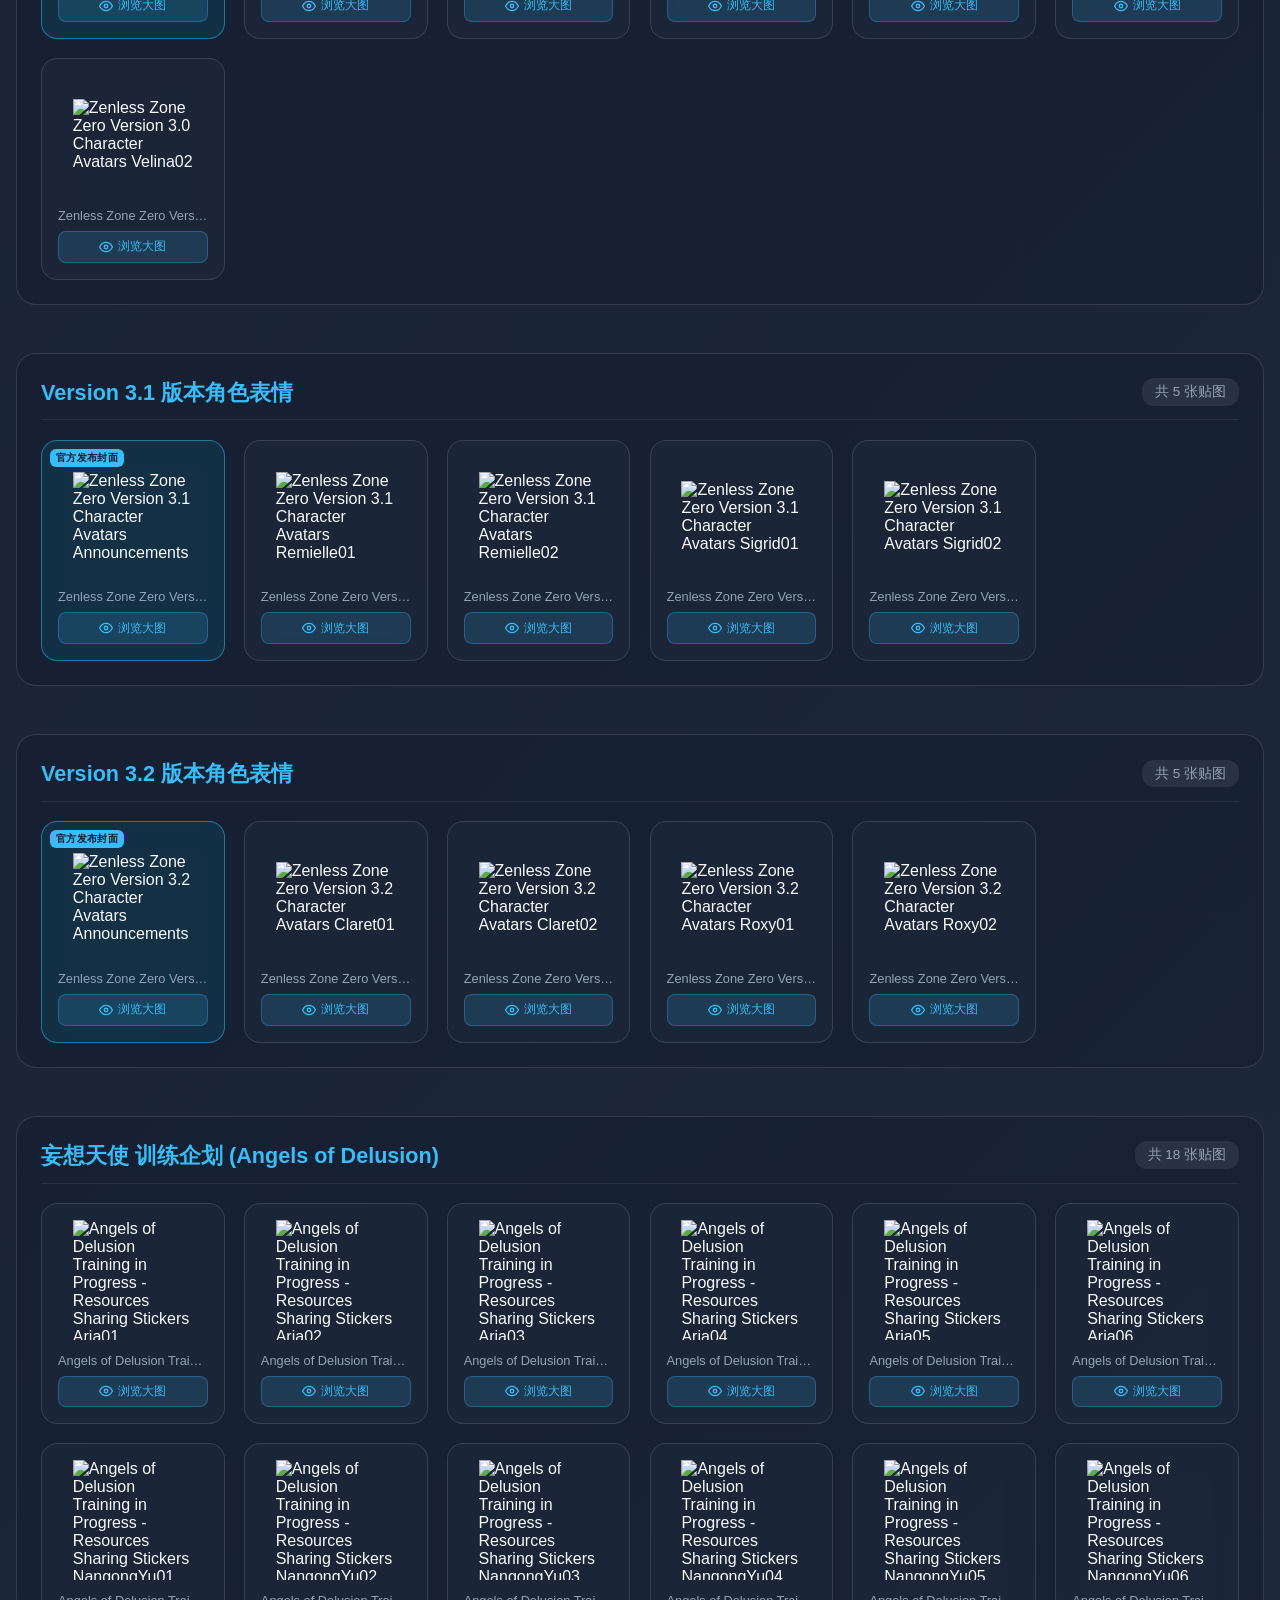
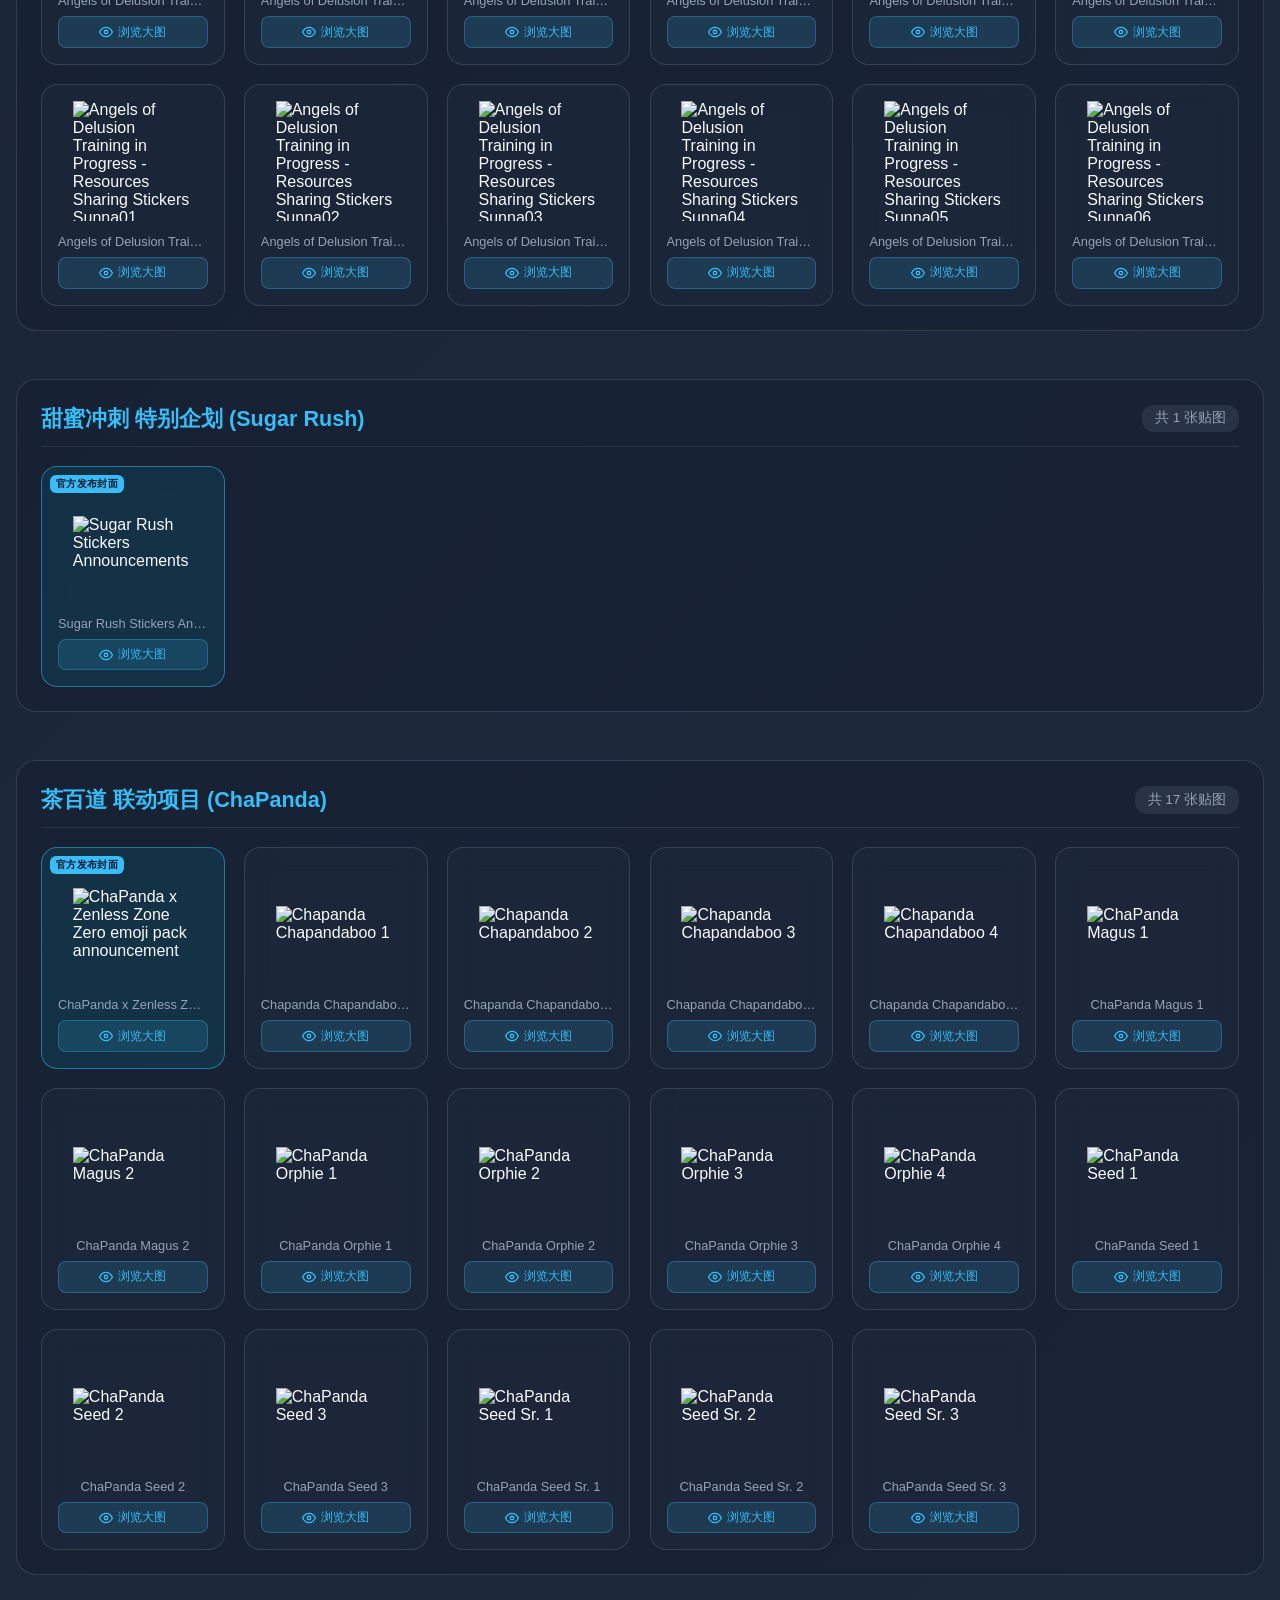
==== commit 64366b62: "feat: release v1.0.2 with Version 3.2 character stickers and reinforced sync engine - Ingest officia" ====
--- a/gallery/index.html
+++ b/gallery/index.html
@@ -353,7 +353,7 @@
                 <input type="text" class="search-input" id="searchInput" placeholder="搜索表情包名称或分类 (如: Anby, Billy, ChaPanda, Razer, 妄想天使, Version 2.0...)" oninput="filterEmojis()">
             </div>
             <div class="nav-chips-wrapper">
-                <button class="nav-chip" onclick="scrollToSection('category-1')">官方表情包 第一弹 (Sticker Set 1) (20)</button><button class="nav-chip" onclick="scrollToSection('category-2')">丽都漫步 第一弹 (Ridu Stroll Pack 1) (17)</button><button class="nav-chip" onclick="scrollToSection('category-3')">丽都漫步 第二弹 (Ridu Stroll Pack 2) (17)</button><button class="nav-chip" onclick="scrollToSection('category-4')">丽都漫步 第三弹 (Ridu Stroll Pack 3) (9)</button><button class="nav-chip" onclick="scrollToSection('category-5')">丽都漫步 第四弹 (Ridu Stroll Pack 4) (9)</button><button class="nav-chip" onclick="scrollToSection('category-6')">丽都漫步 第五弹 (Ridu Stroll Pack 5) (17)</button><button class="nav-chip" onclick="scrollToSection('category-7')">邦布在途 特辑 (En-Nah Stroll) (17)</button><button class="nav-chip" onclick="scrollToSection('category-8')">Version 1.3 版本角色表情 (5)</button><button class="nav-chip" onclick="scrollToSection('category-9')">Version 1.4 版本角色表情 (5)</button><button class="nav-chip" onclick="scrollToSection('category-10')">Version 1.5 版本角色表情 (5)</button><button class="nav-chip" onclick="scrollToSection('category-11')">Version 1.6 版本角色表情 (7)</button><button class="nav-chip" onclick="scrollToSection('category-12')">Version 1.7 版本角色表情 (5)</button><button class="nav-chip" onclick="scrollToSection('category-13')">Version 2.0 版本角色表情 (7)</button><button class="nav-chip" onclick="scrollToSection('category-14')">Version 2.1 版本角色表情 (5)</button><button class="nav-chip" onclick="scrollToSection('category-15')">Version 2.2 版本角色表情 (5)</button><button class="nav-chip" onclick="scrollToSection('category-16')">Version 2.3 版本角色表情 (7)</button><button class="nav-chip" onclick="scrollToSection('category-17')">Version 2.4 版本角色表情 (5)</button><button class="nav-chip" onclick="scrollToSection('category-18')">Version 2.5 版本角色表情 (5)</button><button class="nav-chip" onclick="scrollToSection('category-19')">Version 2.6 版本角色表情 (5)</button><button class="nav-chip" onclick="scrollToSection('category-20')">Version 2.7 版本角色表情 (5)</button><button class="nav-chip" onclick="scrollToSection('category-21')">Version 2.8 版本角色表情 (5)</button><button class="nav-chip" onclick="scrollToSection('category-22')">Version 3.0 版本角色表情 (7)</button><button class="nav-chip" onclick="scrollToSection('category-23')">Version 3.1 版本角色表情 (5)</button><button class="nav-chip" onclick="scrollToSection('category-24')">妄想天使 训练企划 (Angels of Delusion) (18)</button><button class="nav-chip" onclick="scrollToSection('category-25')">甜蜜冲刺 特别企划 (Sugar Rush) (1)</button><button class="nav-chip" onclick="scrollToSection('category-26')">茶百道 联动项目 (ChaPanda) (17)</button><button class="nav-chip" onclick="scrollToSection('category-27')">雷蛇 Razer 联动项目 (Miyabi x Razer) (6)</button>
+                <button class="nav-chip" onclick="scrollToSection('category-1')">官方表情包 第一弹 (Sticker Set 1) (20)</button><button class="nav-chip" onclick="scrollToSection('category-2')">丽都漫步 第一弹 (Ridu Stroll Pack 1) (17)</button><button class="nav-chip" onclick="scrollToSection('category-3')">丽都漫步 第二弹 (Ridu Stroll Pack 2) (17)</button><button class="nav-chip" onclick="scrollToSection('category-4')">丽都漫步 第三弹 (Ridu Stroll Pack 3) (9)</button><button class="nav-chip" onclick="scrollToSection('category-5')">丽都漫步 第四弹 (Ridu Stroll Pack 4) (9)</button><button class="nav-chip" onclick="scrollToSection('category-6')">丽都漫步 第五弹 (Ridu Stroll Pack 5) (17)</button><button class="nav-chip" onclick="scrollToSection('category-7')">邦布在途 特辑 (En-Nah Stroll) (17)</button><button class="nav-chip" onclick="scrollToSection('category-8')">Version 1.3 版本角色表情 (5)</button><button class="nav-chip" onclick="scrollToSection('category-9')">Version 1.4 版本角色表情 (5)</button><button class="nav-chip" onclick="scrollToSection('category-10')">Version 1.5 版本角色表情 (5)</button><button class="nav-chip" onclick="scrollToSection('category-11')">Version 1.6 版本角色表情 (7)</button><button class="nav-chip" onclick="scrollToSection('category-12')">Version 1.7 版本角色表情 (5)</button><button class="nav-chip" onclick="scrollToSection('category-13')">Version 2.0 版本角色表情 (7)</button><button class="nav-chip" onclick="scrollToSection('category-14')">Version 2.1 版本角色表情 (5)</button><button class="nav-chip" onclick="scrollToSection('category-15')">Version 2.2 版本角色表情 (5)</button><button class="nav-chip" onclick="scrollToSection('category-16')">Version 2.3 版本角色表情 (7)</button><button class="nav-chip" onclick="scrollToSection('category-17')">Version 2.4 版本角色表情 (5)</button><button class="nav-chip" onclick="scrollToSection('category-18')">Version 2.5 版本角色表情 (5)</button><button class="nav-chip" onclick="scrollToSection('category-19')">Version 2.6 版本角色表情 (5)</button><button class="nav-chip" onclick="scrollToSection('category-20')">Version 2.7 版本角色表情 (5)</button><button class="nav-chip" onclick="scrollToSection('category-21')">Version 2.8 版本角色表情 (5)</button><button class="nav-chip" onclick="scrollToSection('category-22')">Version 3.0 版本角色表情 (7)</button><button class="nav-chip" onclick="scrollToSection('category-23')">Version 3.1 版本角色表情 (5)</button><button class="nav-chip" onclick="scrollToSection('category-24')">Version 3.2 版本角色表情 (5)</button><button class="nav-chip" onclick="scrollToSection('category-25')">妄想天使 训练企划 (Angels of Delusion) (18)</button><button class="nav-chip" onclick="scrollToSection('category-26')">甜蜜冲刺 特别企划 (Sugar Rush) (1)</button><button class="nav-chip" onclick="scrollToSection('category-27')">茶百道 联动项目 (ChaPanda) (17)</button><button class="nav-chip" onclick="scrollToSection('category-28')">雷蛇 Razer 联动项目 (Miyabi x Razer) (6)</button>
             </div>
         </header>
 
@@ -3695,18 +3695,18 @@
         
         <section class="category-section" id="category-24">
             <div class="category-header">
-                <h2 class="category-title">妄想天使 训练企划 (Angels of Delusion)</h2>
-                <span class="category-count">共 18 张贴图</span>
+                <h2 class="category-title">Version 3.2 版本角色表情</h2>
+                <span class="category-count">共 5 张贴图</span>
             </div>
             <div class="gallery-grid">
                 
-            <div class="emoji-card " data-title="angels of delusion training in progress - resources sharing stickers aria01" onclick="openLightbox('194')">
-                
-                <div class="img-wrapper">
-                    <img src="../assets/emojis_hd/Angels of Delusion Training in Progress - Resources Sharing Stickers Aria01.png" alt="Angels of Delusion Training in Progress - Resources Sharing Stickers Aria01" loading="lazy">
-                </div>
-                <div class="card-footer">
-                    <span class="emoji-name" title="Angels of Delusion Training in Progress - Resources Sharing Stickers Aria01">Angels of Delusion Training in Progress - Resources Sharing Stickers Aria01</span>
+            <div class="emoji-card announcement-card" data-title="zenless zone zero version 3.2 character avatars announcements" onclick="openLightbox('194')">
+                <span class="announcement-badge">官方发布封面</span>
+                <div class="img-wrapper">
+                    <img src="../assets/emojis_hd/Zenless Zone Zero Version 3.2 Character Avatars Announcements.png" alt="Zenless Zone Zero Version 3.2 Character Avatars Announcements" loading="lazy">
+                </div>
+                <div class="card-footer">
+                    <span class="emoji-name" title="Zenless Zone Zero Version 3.2 Character Avatars Announcements">Zenless Zone Zero Version 3.2 Character Avatars Announcements</span>
                     <button class="btn-preview" onclick="event.stopPropagation(); openLightbox('194')">
                         <svg width="14" height="14" viewBox="0 0 24 24" fill="none" stroke="currentColor" stroke-width="2.2" stroke-linecap="round" stroke-linejoin="round" style="margin-right: 5px; vertical-align: -2px;">
                             <path d="M1 12s4-8 11-8 11 8 11 8-4 8-11 8-11-8-11-8z"></path>
@@ -3716,13 +3716,13 @@
                 </div>
             </div>
             
-            <div class="emoji-card " data-title="angels of delusion training in progress - resources sharing stickers aria02" onclick="openLightbox('195')">
-                
-                <div class="img-wrapper">
-                    <img src="../assets/emojis_hd/Angels of Delusion Training in Progress - Resources Sharing Stickers Aria02.png" alt="Angels of Delusion Training in Progress - Resources Sharing Stickers Aria02" loading="lazy">
-                </div>
-                <div class="card-footer">
-                    <span class="emoji-name" title="Angels of Delusion Training in Progress - Resources Sharing Stickers Aria02">Angels of Delusion Training in Progress - Resources Sharing Stickers Aria02</span>
+            <div class="emoji-card " data-title="zenless zone zero version 3.2 character avatars claret01" onclick="openLightbox('195')">
+                
+                <div class="img-wrapper">
+                    <img src="../assets/emojis_hd/Zenless Zone Zero Version 3.2 Character Avatars Claret01.png" alt="Zenless Zone Zero Version 3.2 Character Avatars Claret01" loading="lazy">
+                </div>
+                <div class="card-footer">
+                    <span class="emoji-name" title="Zenless Zone Zero Version 3.2 Character Avatars Claret01">Zenless Zone Zero Version 3.2 Character Avatars Claret01</span>
                     <button class="btn-preview" onclick="event.stopPropagation(); openLightbox('195')">
                         <svg width="14" height="14" viewBox="0 0 24 24" fill="none" stroke="currentColor" stroke-width="2.2" stroke-linecap="round" stroke-linejoin="round" style="margin-right: 5px; vertical-align: -2px;">
                             <path d="M1 12s4-8 11-8 11 8 11 8-4 8-11 8-11-8-11-8z"></path>
@@ -3732,13 +3732,13 @@
                 </div>
             </div>
             
-            <div class="emoji-card " data-title="angels of delusion training in progress - resources sharing stickers aria03" onclick="openLightbox('196')">
-                
-                <div class="img-wrapper">
-                    <img src="../assets/emojis_hd/Angels of Delusion Training in Progress - Resources Sharing Stickers Aria03.png" alt="Angels of Delusion Training in Progress - Resources Sharing Stickers Aria03" loading="lazy">
-                </div>
-                <div class="card-footer">
-                    <span class="emoji-name" title="Angels of Delusion Training in Progress - Resources Sharing Stickers Aria03">Angels of Delusion Training in Progress - Resources Sharing Stickers Aria03</span>
+            <div class="emoji-card " data-title="zenless zone zero version 3.2 character avatars claret02" onclick="openLightbox('196')">
+                
+                <div class="img-wrapper">
+                    <img src="../assets/emojis_hd/Zenless Zone Zero Version 3.2 Character Avatars Claret02.png" alt="Zenless Zone Zero Version 3.2 Character Avatars Claret02" loading="lazy">
+                </div>
+                <div class="card-footer">
+                    <span class="emoji-name" title="Zenless Zone Zero Version 3.2 Character Avatars Claret02">Zenless Zone Zero Version 3.2 Character Avatars Claret02</span>
                     <button class="btn-preview" onclick="event.stopPropagation(); openLightbox('196')">
                         <svg width="14" height="14" viewBox="0 0 24 24" fill="none" stroke="currentColor" stroke-width="2.2" stroke-linecap="round" stroke-linejoin="round" style="margin-right: 5px; vertical-align: -2px;">
                             <path d="M1 12s4-8 11-8 11 8 11 8-4 8-11 8-11-8-11-8z"></path>
@@ -3748,13 +3748,13 @@
                 </div>
             </div>
             
-            <div class="emoji-card " data-title="angels of delusion training in progress - resources sharing stickers aria04" onclick="openLightbox('197')">
-                
-                <div class="img-wrapper">
-                    <img src="../assets/emojis_hd/Angels of Delusion Training in Progress - Resources Sharing Stickers Aria04.png" alt="Angels of Delusion Training in Progress - Resources Sharing Stickers Aria04" loading="lazy">
-                </div>
-                <div class="card-footer">
-                    <span class="emoji-name" title="Angels of Delusion Training in Progress - Resources Sharing Stickers Aria04">Angels of Delusion Training in Progress - Resources Sharing Stickers Aria04</span>
+            <div class="emoji-card " data-title="zenless zone zero version 3.2 character avatars roxy01" onclick="openLightbox('197')">
+                
+                <div class="img-wrapper">
+                    <img src="../assets/emojis_hd/Zenless Zone Zero Version 3.2 Character Avatars Roxy01.png" alt="Zenless Zone Zero Version 3.2 Character Avatars Roxy01" loading="lazy">
+                </div>
+                <div class="card-footer">
+                    <span class="emoji-name" title="Zenless Zone Zero Version 3.2 Character Avatars Roxy01">Zenless Zone Zero Version 3.2 Character Avatars Roxy01</span>
                     <button class="btn-preview" onclick="event.stopPropagation(); openLightbox('197')">
                         <svg width="14" height="14" viewBox="0 0 24 24" fill="none" stroke="currentColor" stroke-width="2.2" stroke-linecap="round" stroke-linejoin="round" style="margin-right: 5px; vertical-align: -2px;">
                             <path d="M1 12s4-8 11-8 11 8 11 8-4 8-11 8-11-8-11-8z"></path>
@@ -3764,222 +3764,14 @@
                 </div>
             </div>
             
-            <div class="emoji-card " data-title="angels of delusion training in progress - resources sharing stickers aria05" onclick="openLightbox('198')">
-                
-                <div class="img-wrapper">
-                    <img src="../assets/emojis_hd/Angels of Delusion Training in Progress - Resources Sharing Stickers Aria05.png" alt="Angels of Delusion Training in Progress - Resources Sharing Stickers Aria05" loading="lazy">
-                </div>
-                <div class="card-footer">
-                    <span class="emoji-name" title="Angels of Delusion Training in Progress - Resources Sharing Stickers Aria05">Angels of Delusion Training in Progress - Resources Sharing Stickers Aria05</span>
+            <div class="emoji-card " data-title="zenless zone zero version 3.2 character avatars roxy02" onclick="openLightbox('198')">
+                
+                <div class="img-wrapper">
+                    <img src="../assets/emojis_hd/Zenless Zone Zero Version 3.2 Character Avatars Roxy02.png" alt="Zenless Zone Zero Version 3.2 Character Avatars Roxy02" loading="lazy">
+                </div>
+                <div class="card-footer">
+                    <span class="emoji-name" title="Zenless Zone Zero Version 3.2 Character Avatars Roxy02">Zenless Zone Zero Version 3.2 Character Avatars Roxy02</span>
                     <button class="btn-preview" onclick="event.stopPropagation(); openLightbox('198')">
-                        <svg width="14" height="14" viewBox="0 0 24 24" fill="none" stroke="currentColor" stroke-width="2.2" stroke-linecap="round" stroke-linejoin="round" style="margin-right: 5px; vertical-align: -2px;">
-                            <path d="M1 12s4-8 11-8 11 8 11 8-4 8-11 8-11-8-11-8z"></path>
-                            <circle cx="12" cy="12" r="3"></circle>
-                        </svg>浏览大图
-                    </button>
-                </div>
-            </div>
-            
-            <div class="emoji-card " data-title="angels of delusion training in progress - resources sharing stickers aria06" onclick="openLightbox('199')">
-                
-                <div class="img-wrapper">
-                    <img src="../assets/emojis_hd/Angels of Delusion Training in Progress - Resources Sharing Stickers Aria06.png" alt="Angels of Delusion Training in Progress - Resources Sharing Stickers Aria06" loading="lazy">
-                </div>
-                <div class="card-footer">
-                    <span class="emoji-name" title="Angels of Delusion Training in Progress - Resources Sharing Stickers Aria06">Angels of Delusion Training in Progress - Resources Sharing Stickers Aria06</span>
-                    <button class="btn-preview" onclick="event.stopPropagation(); openLightbox('199')">
-                        <svg width="14" height="14" viewBox="0 0 24 24" fill="none" stroke="currentColor" stroke-width="2.2" stroke-linecap="round" stroke-linejoin="round" style="margin-right: 5px; vertical-align: -2px;">
-                            <path d="M1 12s4-8 11-8 11 8 11 8-4 8-11 8-11-8-11-8z"></path>
-                            <circle cx="12" cy="12" r="3"></circle>
-                        </svg>浏览大图
-                    </button>
-                </div>
-            </div>
-            
-            <div class="emoji-card " data-title="angels of delusion training in progress - resources sharing stickers nangongyu01" onclick="openLightbox('200')">
-                
-                <div class="img-wrapper">
-                    <img src="../assets/emojis_hd/Angels of Delusion Training in Progress - Resources Sharing Stickers NangongYu01.png" alt="Angels of Delusion Training in Progress - Resources Sharing Stickers NangongYu01" loading="lazy">
-                </div>
-                <div class="card-footer">
-                    <span class="emoji-name" title="Angels of Delusion Training in Progress - Resources Sharing Stickers NangongYu01">Angels of Delusion Training in Progress - Resources Sharing Stickers NangongYu01</span>
-                    <button class="btn-preview" onclick="event.stopPropagation(); openLightbox('200')">
-                        <svg width="14" height="14" viewBox="0 0 24 24" fill="none" stroke="currentColor" stroke-width="2.2" stroke-linecap="round" stroke-linejoin="round" style="margin-right: 5px; vertical-align: -2px;">
-                            <path d="M1 12s4-8 11-8 11 8 11 8-4 8-11 8-11-8-11-8z"></path>
-                            <circle cx="12" cy="12" r="3"></circle>
-                        </svg>浏览大图
-                    </button>
-                </div>
-            </div>
-            
-            <div class="emoji-card " data-title="angels of delusion training in progress - resources sharing stickers nangongyu02" onclick="openLightbox('201')">
-                
-                <div class="img-wrapper">
-                    <img src="../assets/emojis_hd/Angels of Delusion Training in Progress - Resources Sharing Stickers NangongYu02.png" alt="Angels of Delusion Training in Progress - Resources Sharing Stickers NangongYu02" loading="lazy">
-                </div>
-                <div class="card-footer">
-                    <span class="emoji-name" title="Angels of Delusion Training in Progress - Resources Sharing Stickers NangongYu02">Angels of Delusion Training in Progress - Resources Sharing Stickers NangongYu02</span>
-                    <button class="btn-preview" onclick="event.stopPropagation(); openLightbox('201')">
-                        <svg width="14" height="14" viewBox="0 0 24 24" fill="none" stroke="currentColor" stroke-width="2.2" stroke-linecap="round" stroke-linejoin="round" style="margin-right: 5px; vertical-align: -2px;">
-                            <path d="M1 12s4-8 11-8 11 8 11 8-4 8-11 8-11-8-11-8z"></path>
-                            <circle cx="12" cy="12" r="3"></circle>
-                        </svg>浏览大图
-                    </button>
-                </div>
-            </div>
-            
-            <div class="emoji-card " data-title="angels of delusion training in progress - resources sharing stickers nangongyu03" onclick="openLightbox('202')">
-                
-                <div class="img-wrapper">
-                    <img src="../assets/emojis_hd/Angels of Delusion Training in Progress - Resources Sharing Stickers NangongYu03.png" alt="Angels of Delusion Training in Progress - Resources Sharing Stickers NangongYu03" loading="lazy">
-                </div>
-                <div class="card-footer">
-                    <span class="emoji-name" title="Angels of Delusion Training in Progress - Resources Sharing Stickers NangongYu03">Angels of Delusion Training in Progress - Resources Sharing Stickers NangongYu03</span>
-                    <button class="btn-preview" onclick="event.stopPropagation(); openLightbox('202')">
-                        <svg width="14" height="14" viewBox="0 0 24 24" fill="none" stroke="currentColor" stroke-width="2.2" stroke-linecap="round" stroke-linejoin="round" style="margin-right: 5px; vertical-align: -2px;">
-                            <path d="M1 12s4-8 11-8 11 8 11 8-4 8-11 8-11-8-11-8z"></path>
-                            <circle cx="12" cy="12" r="3"></circle>
-                        </svg>浏览大图
-                    </button>
-                </div>
-            </div>
-            
-            <div class="emoji-card " data-title="angels of delusion training in progress - resources sharing stickers nangongyu04" onclick="openLightbox('203')">
-                
-                <div class="img-wrapper">
-                    <img src="../assets/emojis_hd/Angels of Delusion Training in Progress - Resources Sharing Stickers NangongYu04.png" alt="Angels of Delusion Training in Progress - Resources Sharing Stickers NangongYu04" loading="lazy">
-                </div>
-                <div class="card-footer">
-                    <span class="emoji-name" title="Angels of Delusion Training in Progress - Resources Sharing Stickers NangongYu04">Angels of Delusion Training in Progress - Resources Sharing Stickers NangongYu04</span>
-                    <button class="btn-preview" onclick="event.stopPropagation(); openLightbox('203')">
-                        <svg width="14" height="14" viewBox="0 0 24 24" fill="none" stroke="currentColor" stroke-width="2.2" stroke-linecap="round" stroke-linejoin="round" style="margin-right: 5px; vertical-align: -2px;">
-                            <path d="M1 12s4-8 11-8 11 8 11 8-4 8-11 8-11-8-11-8z"></path>
-                            <circle cx="12" cy="12" r="3"></circle>
-                        </svg>浏览大图
-                    </button>
-                </div>
-            </div>
-            
-            <div class="emoji-card " data-title="angels of delusion training in progress - resources sharing stickers nangongyu05" onclick="openLightbox('204')">
-                
-                <div class="img-wrapper">
-                    <img src="../assets/emojis_hd/Angels of Delusion Training in Progress - Resources Sharing Stickers NangongYu05.png" alt="Angels of Delusion Training in Progress - Resources Sharing Stickers NangongYu05" loading="lazy">
-                </div>
-                <div class="card-footer">
-                    <span class="emoji-name" title="Angels of Delusion Training in Progress - Resources Sharing Stickers NangongYu05">Angels of Delusion Training in Progress - Resources Sharing Stickers NangongYu05</span>
-                    <button class="btn-preview" onclick="event.stopPropagation(); openLightbox('204')">
-                        <svg width="14" height="14" viewBox="0 0 24 24" fill="none" stroke="currentColor" stroke-width="2.2" stroke-linecap="round" stroke-linejoin="round" style="margin-right: 5px; vertical-align: -2px;">
-                            <path d="M1 12s4-8 11-8 11 8 11 8-4 8-11 8-11-8-11-8z"></path>
-                            <circle cx="12" cy="12" r="3"></circle>
-                        </svg>浏览大图
-                    </button>
-                </div>
-            </div>
-            
-            <div class="emoji-card " data-title="angels of delusion training in progress - resources sharing stickers nangongyu06" onclick="openLightbox('205')">
-                
-                <div class="img-wrapper">
-                    <img src="../assets/emojis_hd/Angels of Delusion Training in Progress - Resources Sharing Stickers NangongYu06.png" alt="Angels of Delusion Training in Progress - Resources Sharing Stickers NangongYu06" loading="lazy">
-                </div>
-                <div class="card-footer">
-                    <span class="emoji-name" title="Angels of Delusion Training in Progress - Resources Sharing Stickers NangongYu06">Angels of Delusion Training in Progress - Resources Sharing Stickers NangongYu06</span>
-                    <button class="btn-preview" onclick="event.stopPropagation(); openLightbox('205')">
-                        <svg width="14" height="14" viewBox="0 0 24 24" fill="none" stroke="currentColor" stroke-width="2.2" stroke-linecap="round" stroke-linejoin="round" style="margin-right: 5px; vertical-align: -2px;">
-                            <path d="M1 12s4-8 11-8 11 8 11 8-4 8-11 8-11-8-11-8z"></path>
-                            <circle cx="12" cy="12" r="3"></circle>
-                        </svg>浏览大图
-                    </button>
-                </div>
-            </div>
-            
-            <div class="emoji-card " data-title="angels of delusion training in progress - resources sharing stickers sunna01" onclick="openLightbox('206')">
-                
-                <div class="img-wrapper">
-                    <img src="../assets/emojis_hd/Angels of Delusion Training in Progress - Resources Sharing Stickers Sunna01.png" alt="Angels of Delusion Training in Progress - Resources Sharing Stickers Sunna01" loading="lazy">
-                </div>
-                <div class="card-footer">
-                    <span class="emoji-name" title="Angels of Delusion Training in Progress - Resources Sharing Stickers Sunna01">Angels of Delusion Training in Progress - Resources Sharing Stickers Sunna01</span>
-                    <button class="btn-preview" onclick="event.stopPropagation(); openLightbox('206')">
-                        <svg width="14" height="14" viewBox="0 0 24 24" fill="none" stroke="currentColor" stroke-width="2.2" stroke-linecap="round" stroke-linejoin="round" style="margin-right: 5px; vertical-align: -2px;">
-                            <path d="M1 12s4-8 11-8 11 8 11 8-4 8-11 8-11-8-11-8z"></path>
-                            <circle cx="12" cy="12" r="3"></circle>
-                        </svg>浏览大图
-                    </button>
-                </div>
-            </div>
-            
-            <div class="emoji-card " data-title="angels of delusion training in progress - resources sharing stickers sunna02" onclick="openLightbox('207')">
-                
-                <div class="img-wrapper">
-                    <img src="../assets/emojis_hd/Angels of Delusion Training in Progress - Resources Sharing Stickers Sunna02.png" alt="Angels of Delusion Training in Progress - Resources Sharing Stickers Sunna02" loading="lazy">
-                </div>
-                <div class="card-footer">
-                    <span class="emoji-name" title="Angels of Delusion Training in Progress - Resources Sharing Stickers Sunna02">Angels of Delusion Training in Progress - Resources Sharing Stickers Sunna02</span>
-                    <button class="btn-preview" onclick="event.stopPropagation(); openLightbox('207')">
-                        <svg width="14" height="14" viewBox="0 0 24 24" fill="none" stroke="currentColor" stroke-width="2.2" stroke-linecap="round" stroke-linejoin="round" style="margin-right: 5px; vertical-align: -2px;">
-                            <path d="M1 12s4-8 11-8 11 8 11 8-4 8-11 8-11-8-11-8z"></path>
-                            <circle cx="12" cy="12" r="3"></circle>
-                        </svg>浏览大图
-                    </button>
-                </div>
-            </div>
-            
-            <div class="emoji-card " data-title="angels of delusion training in progress - resources sharing stickers sunna03" onclick="openLightbox('208')">
-                
-                <div class="img-wrapper">
-                    <img src="../assets/emojis_hd/Angels of Delusion Training in Progress - Resources Sharing Stickers Sunna03.png" alt="Angels of Delusion Training in Progress - Resources Sharing Stickers Sunna03" loading="lazy">
-                </div>
-                <div class="card-footer">
-                    <span class="emoji-name" title="Angels of Delusion Training in Progress - Resources Sharing Stickers Sunna03">Angels of Delusion Training in Progress - Resources Sharing Stickers Sunna03</span>
-                    <button class="btn-preview" onclick="event.stopPropagation(); openLightbox('208')">
-                        <svg width="14" height="14" viewBox="0 0 24 24" fill="none" stroke="currentColor" stroke-width="2.2" stroke-linecap="round" stroke-linejoin="round" style="margin-right: 5px; vertical-align: -2px;">
-                            <path d="M1 12s4-8 11-8 11 8 11 8-4 8-11 8-11-8-11-8z"></path>
-                            <circle cx="12" cy="12" r="3"></circle>
-                        </svg>浏览大图
-                    </button>
-                </div>
-            </div>
-            
-            <div class="emoji-card " data-title="angels of delusion training in progress - resources sharing stickers sunna04" onclick="openLightbox('209')">
-                
-                <div class="img-wrapper">
-                    <img src="../assets/emojis_hd/Angels of Delusion Training in Progress - Resources Sharing Stickers Sunna04.png" alt="Angels of Delusion Training in Progress - Resources Sharing Stickers Sunna04" loading="lazy">
-                </div>
-                <div class="card-footer">
-                    <span class="emoji-name" title="Angels of Delusion Training in Progress - Resources Sharing Stickers Sunna04">Angels of Delusion Training in Progress - Resources Sharing Stickers Sunna04</span>
-                    <button class="btn-preview" onclick="event.stopPropagation(); openLightbox('209')">
-                        <svg width="14" height="14" viewBox="0 0 24 24" fill="none" stroke="currentColor" stroke-width="2.2" stroke-linecap="round" stroke-linejoin="round" style="margin-right: 5px; vertical-align: -2px;">
-                            <path d="M1 12s4-8 11-8 11 8 11 8-4 8-11 8-11-8-11-8z"></path>
-                            <circle cx="12" cy="12" r="3"></circle>
-                        </svg>浏览大图
-                    </button>
-                </div>
-            </div>
-            
-            <div class="emoji-card " data-title="angels of delusion training in progress - resources sharing stickers sunna05" onclick="openLightbox('210')">
-                
-                <div class="img-wrapper">
-                    <img src="../assets/emojis_hd/Angels of Delusion Training in Progress - Resources Sharing Stickers Sunna05.png" alt="Angels of Delusion Training in Progress - Resources Sharing Stickers Sunna05" loading="lazy">
-                </div>
-                <div class="card-footer">
-                    <span class="emoji-name" title="Angels of Delusion Training in Progress - Resources Sharing Stickers Sunna05">Angels of Delusion Training in Progress - Resources Sharing Stickers Sunna05</span>
-                    <button class="btn-preview" onclick="event.stopPropagation(); openLightbox('210')">
-                        <svg width="14" height="14" viewBox="0 0 24 24" fill="none" stroke="currentColor" stroke-width="2.2" stroke-linecap="round" stroke-linejoin="round" style="margin-right: 5px; vertical-align: -2px;">
-                            <path d="M1 12s4-8 11-8 11 8 11 8-4 8-11 8-11-8-11-8z"></path>
-                            <circle cx="12" cy="12" r="3"></circle>
-                        </svg>浏览大图
-                    </button>
-                </div>
-            </div>
-            
-            <div class="emoji-card " data-title="angels of delusion training in progress - resources sharing stickers sunna06" onclick="openLightbox('211')">
-                
-                <div class="img-wrapper">
-                    <img src="../assets/emojis_hd/Angels of Delusion Training in Progress - Resources Sharing Stickers Sunna06.png" alt="Angels of Delusion Training in Progress - Resources Sharing Stickers Sunna06" loading="lazy">
-                </div>
-                <div class="card-footer">
-                    <span class="emoji-name" title="Angels of Delusion Training in Progress - Resources Sharing Stickers Sunna06">Angels of Delusion Training in Progress - Resources Sharing Stickers Sunna06</span>
-                    <button class="btn-preview" onclick="event.stopPropagation(); openLightbox('211')">
                         <svg width="14" height="14" viewBox="0 0 24 24" fill="none" stroke="currentColor" stroke-width="2.2" stroke-linecap="round" stroke-linejoin="round" style="margin-right: 5px; vertical-align: -2px;">
                             <path d="M1 12s4-8 11-8 11 8 11 8-4 8-11 8-11-8-11-8z"></path>
                             <circle cx="12" cy="12" r="3"></circle>
@@ -3993,19 +3785,291 @@
         
         <section class="category-section" id="category-25">
             <div class="category-header">
-                <h2 class="category-title">甜蜜冲刺 特别企划 (Sugar Rush)</h2>
-                <span class="category-count">共 1 张贴图</span>
+                <h2 class="category-title">妄想天使 训练企划 (Angels of Delusion)</h2>
+                <span class="category-count">共 18 张贴图</span>
             </div>
             <div class="gallery-grid">
                 
-            <div class="emoji-card announcement-card" data-title="sugar rush stickers announcements" onclick="openLightbox('212')">
-                <span class="announcement-badge">官方发布封面</span>
-                <div class="img-wrapper">
-                    <img src="../assets/emojis_hd/Sugar Rush Stickers Announcements.png" alt="Sugar Rush Stickers Announcements" loading="lazy">
-                </div>
-                <div class="card-footer">
-                    <span class="emoji-name" title="Sugar Rush Stickers Announcements">Sugar Rush Stickers Announcements</span>
+            <div class="emoji-card " data-title="angels of delusion training in progress - resources sharing stickers aria01" onclick="openLightbox('199')">
+                
+                <div class="img-wrapper">
+                    <img src="../assets/emojis_hd/Angels of Delusion Training in Progress - Resources Sharing Stickers Aria01.png" alt="Angels of Delusion Training in Progress - Resources Sharing Stickers Aria01" loading="lazy">
+                </div>
+                <div class="card-footer">
+                    <span class="emoji-name" title="Angels of Delusion Training in Progress - Resources Sharing Stickers Aria01">Angels of Delusion Training in Progress - Resources Sharing Stickers Aria01</span>
+                    <button class="btn-preview" onclick="event.stopPropagation(); openLightbox('199')">
+                        <svg width="14" height="14" viewBox="0 0 24 24" fill="none" stroke="currentColor" stroke-width="2.2" stroke-linecap="round" stroke-linejoin="round" style="margin-right: 5px; vertical-align: -2px;">
+                            <path d="M1 12s4-8 11-8 11 8 11 8-4 8-11 8-11-8-11-8z"></path>
+                            <circle cx="12" cy="12" r="3"></circle>
+                        </svg>浏览大图
+                    </button>
+                </div>
+            </div>
+            
+            <div class="emoji-card " data-title="angels of delusion training in progress - resources sharing stickers aria02" onclick="openLightbox('200')">
+                
+                <div class="img-wrapper">
+                    <img src="../assets/emojis_hd/Angels of Delusion Training in Progress - Resources Sharing Stickers Aria02.png" alt="Angels of Delusion Training in Progress - Resources Sharing Stickers Aria02" loading="lazy">
+                </div>
+                <div class="card-footer">
+                    <span class="emoji-name" title="Angels of Delusion Training in Progress - Resources Sharing Stickers Aria02">Angels of Delusion Training in Progress - Resources Sharing Stickers Aria02</span>
+                    <button class="btn-preview" onclick="event.stopPropagation(); openLightbox('200')">
+                        <svg width="14" height="14" viewBox="0 0 24 24" fill="none" stroke="currentColor" stroke-width="2.2" stroke-linecap="round" stroke-linejoin="round" style="margin-right: 5px; vertical-align: -2px;">
+                            <path d="M1 12s4-8 11-8 11 8 11 8-4 8-11 8-11-8-11-8z"></path>
+                            <circle cx="12" cy="12" r="3"></circle>
+                        </svg>浏览大图
+                    </button>
+                </div>
+            </div>
+            
+            <div class="emoji-card " data-title="angels of delusion training in progress - resources sharing stickers aria03" onclick="openLightbox('201')">
+                
+                <div class="img-wrapper">
+                    <img src="../assets/emojis_hd/Angels of Delusion Training in Progress - Resources Sharing Stickers Aria03.png" alt="Angels of Delusion Training in Progress - Resources Sharing Stickers Aria03" loading="lazy">
+                </div>
+                <div class="card-footer">
+                    <span class="emoji-name" title="Angels of Delusion Training in Progress - Resources Sharing Stickers Aria03">Angels of Delusion Training in Progress - Resources Sharing Stickers Aria03</span>
+                    <button class="btn-preview" onclick="event.stopPropagation(); openLightbox('201')">
+                        <svg width="14" height="14" viewBox="0 0 24 24" fill="none" stroke="currentColor" stroke-width="2.2" stroke-linecap="round" stroke-linejoin="round" style="margin-right: 5px; vertical-align: -2px;">
+                            <path d="M1 12s4-8 11-8 11 8 11 8-4 8-11 8-11-8-11-8z"></path>
+                            <circle cx="12" cy="12" r="3"></circle>
+                        </svg>浏览大图
+                    </button>
+                </div>
+            </div>
+            
+            <div class="emoji-card " data-title="angels of delusion training in progress - resources sharing stickers aria04" onclick="openLightbox('202')">
+                
+                <div class="img-wrapper">
+                    <img src="../assets/emojis_hd/Angels of Delusion Training in Progress - Resources Sharing Stickers Aria04.png" alt="Angels of Delusion Training in Progress - Resources Sharing Stickers Aria04" loading="lazy">
+                </div>
+                <div class="card-footer">
+                    <span class="emoji-name" title="Angels of Delusion Training in Progress - Resources Sharing Stickers Aria04">Angels of Delusion Training in Progress - Resources Sharing Stickers Aria04</span>
+                    <button class="btn-preview" onclick="event.stopPropagation(); openLightbox('202')">
+                        <svg width="14" height="14" viewBox="0 0 24 24" fill="none" stroke="currentColor" stroke-width="2.2" stroke-linecap="round" stroke-linejoin="round" style="margin-right: 5px; vertical-align: -2px;">
+                            <path d="M1 12s4-8 11-8 11 8 11 8-4 8-11 8-11-8-11-8z"></path>
+                            <circle cx="12" cy="12" r="3"></circle>
+                        </svg>浏览大图
+                    </button>
+                </div>
+            </div>
+            
+            <div class="emoji-card " data-title="angels of delusion training in progress - resources sharing stickers aria05" onclick="openLightbox('203')">
+                
+                <div class="img-wrapper">
+                    <img src="../assets/emojis_hd/Angels of Delusion Training in Progress - Resources Sharing Stickers Aria05.png" alt="Angels of Delusion Training in Progress - Resources Sharing Stickers Aria05" loading="lazy">
+                </div>
+                <div class="card-footer">
+                    <span class="emoji-name" title="Angels of Delusion Training in Progress - Resources Sharing Stickers Aria05">Angels of Delusion Training in Progress - Resources Sharing Stickers Aria05</span>
+                    <button class="btn-preview" onclick="event.stopPropagation(); openLightbox('203')">
+                        <svg width="14" height="14" viewBox="0 0 24 24" fill="none" stroke="currentColor" stroke-width="2.2" stroke-linecap="round" stroke-linejoin="round" style="margin-right: 5px; vertical-align: -2px;">
+                            <path d="M1 12s4-8 11-8 11 8 11 8-4 8-11 8-11-8-11-8z"></path>
+                            <circle cx="12" cy="12" r="3"></circle>
+                        </svg>浏览大图
+                    </button>
+                </div>
+            </div>
+            
+            <div class="emoji-card " data-title="angels of delusion training in progress - resources sharing stickers aria06" onclick="openLightbox('204')">
+                
+                <div class="img-wrapper">
+                    <img src="../assets/emojis_hd/Angels of Delusion Training in Progress - Resources Sharing Stickers Aria06.png" alt="Angels of Delusion Training in Progress - Resources Sharing Stickers Aria06" loading="lazy">
+                </div>
+                <div class="card-footer">
+                    <span class="emoji-name" title="Angels of Delusion Training in Progress - Resources Sharing Stickers Aria06">Angels of Delusion Training in Progress - Resources Sharing Stickers Aria06</span>
+                    <button class="btn-preview" onclick="event.stopPropagation(); openLightbox('204')">
+                        <svg width="14" height="14" viewBox="0 0 24 24" fill="none" stroke="currentColor" stroke-width="2.2" stroke-linecap="round" stroke-linejoin="round" style="margin-right: 5px; vertical-align: -2px;">
+                            <path d="M1 12s4-8 11-8 11 8 11 8-4 8-11 8-11-8-11-8z"></path>
+                            <circle cx="12" cy="12" r="3"></circle>
+                        </svg>浏览大图
+                    </button>
+                </div>
+            </div>
+            
+            <div class="emoji-card " data-title="angels of delusion training in progress - resources sharing stickers nangongyu01" onclick="openLightbox('205')">
+                
+                <div class="img-wrapper">
+                    <img src="../assets/emojis_hd/Angels of Delusion Training in Progress - Resources Sharing Stickers NangongYu01.png" alt="Angels of Delusion Training in Progress - Resources Sharing Stickers NangongYu01" loading="lazy">
+                </div>
+                <div class="card-footer">
+                    <span class="emoji-name" title="Angels of Delusion Training in Progress - Resources Sharing Stickers NangongYu01">Angels of Delusion Training in Progress - Resources Sharing Stickers NangongYu01</span>
+                    <button class="btn-preview" onclick="event.stopPropagation(); openLightbox('205')">
+                        <svg width="14" height="14" viewBox="0 0 24 24" fill="none" stroke="currentColor" stroke-width="2.2" stroke-linecap="round" stroke-linejoin="round" style="margin-right: 5px; vertical-align: -2px;">
+                            <path d="M1 12s4-8 11-8 11 8 11 8-4 8-11 8-11-8-11-8z"></path>
+                            <circle cx="12" cy="12" r="3"></circle>
+                        </svg>浏览大图
+                    </button>
+                </div>
+            </div>
+            
+            <div class="emoji-card " data-title="angels of delusion training in progress - resources sharing stickers nangongyu02" onclick="openLightbox('206')">
+                
+                <div class="img-wrapper">
+                    <img src="../assets/emojis_hd/Angels of Delusion Training in Progress - Resources Sharing Stickers NangongYu02.png" alt="Angels of Delusion Training in Progress - Resources Sharing Stickers NangongYu02" loading="lazy">
+                </div>
+                <div class="card-footer">
+                    <span class="emoji-name" title="Angels of Delusion Training in Progress - Resources Sharing Stickers NangongYu02">Angels of Delusion Training in Progress - Resources Sharing Stickers NangongYu02</span>
+                    <button class="btn-preview" onclick="event.stopPropagation(); openLightbox('206')">
+                        <svg width="14" height="14" viewBox="0 0 24 24" fill="none" stroke="currentColor" stroke-width="2.2" stroke-linecap="round" stroke-linejoin="round" style="margin-right: 5px; vertical-align: -2px;">
+                            <path d="M1 12s4-8 11-8 11 8 11 8-4 8-11 8-11-8-11-8z"></path>
+                            <circle cx="12" cy="12" r="3"></circle>
+                        </svg>浏览大图
+                    </button>
+                </div>
+            </div>
+            
+            <div class="emoji-card " data-title="angels of delusion training in progress - resources sharing stickers nangongyu03" onclick="openLightbox('207')">
+                
+                <div class="img-wrapper">
+                    <img src="../assets/emojis_hd/Angels of Delusion Training in Progress - Resources Sharing Stickers NangongYu03.png" alt="Angels of Delusion Training in Progress - Resources Sharing Stickers NangongYu03" loading="lazy">
+                </div>
+                <div class="card-footer">
+                    <span class="emoji-name" title="Angels of Delusion Training in Progress - Resources Sharing Stickers NangongYu03">Angels of Delusion Training in Progress - Resources Sharing Stickers NangongYu03</span>
+                    <button class="btn-preview" onclick="event.stopPropagation(); openLightbox('207')">
+                        <svg width="14" height="14" viewBox="0 0 24 24" fill="none" stroke="currentColor" stroke-width="2.2" stroke-linecap="round" stroke-linejoin="round" style="margin-right: 5px; vertical-align: -2px;">
+                            <path d="M1 12s4-8 11-8 11 8 11 8-4 8-11 8-11-8-11-8z"></path>
+                            <circle cx="12" cy="12" r="3"></circle>
+                        </svg>浏览大图
+                    </button>
+                </div>
+            </div>
+            
+            <div class="emoji-card " data-title="angels of delusion training in progress - resources sharing stickers nangongyu04" onclick="openLightbox('208')">
+                
+                <div class="img-wrapper">
+                    <img src="../assets/emojis_hd/Angels of Delusion Training in Progress - Resources Sharing Stickers NangongYu04.png" alt="Angels of Delusion Training in Progress - Resources Sharing Stickers NangongYu04" loading="lazy">
+                </div>
+                <div class="card-footer">
+                    <span class="emoji-name" title="Angels of Delusion Training in Progress - Resources Sharing Stickers NangongYu04">Angels of Delusion Training in Progress - Resources Sharing Stickers NangongYu04</span>
+                    <button class="btn-preview" onclick="event.stopPropagation(); openLightbox('208')">
+                        <svg width="14" height="14" viewBox="0 0 24 24" fill="none" stroke="currentColor" stroke-width="2.2" stroke-linecap="round" stroke-linejoin="round" style="margin-right: 5px; vertical-align: -2px;">
+                            <path d="M1 12s4-8 11-8 11 8 11 8-4 8-11 8-11-8-11-8z"></path>
+                            <circle cx="12" cy="12" r="3"></circle>
+                        </svg>浏览大图
+                    </button>
+                </div>
+            </div>
+            
+            <div class="emoji-card " data-title="angels of delusion training in progress - resources sharing stickers nangongyu05" onclick="openLightbox('209')">
+                
+                <div class="img-wrapper">
+                    <img src="../assets/emojis_hd/Angels of Delusion Training in Progress - Resources Sharing Stickers NangongYu05.png" alt="Angels of Delusion Training in Progress - Resources Sharing Stickers NangongYu05" loading="lazy">
+                </div>
+                <div class="card-footer">
+                    <span class="emoji-name" title="Angels of Delusion Training in Progress - Resources Sharing Stickers NangongYu05">Angels of Delusion Training in Progress - Resources Sharing Stickers NangongYu05</span>
+                    <button class="btn-preview" onclick="event.stopPropagation(); openLightbox('209')">
+                        <svg width="14" height="14" viewBox="0 0 24 24" fill="none" stroke="currentColor" stroke-width="2.2" stroke-linecap="round" stroke-linejoin="round" style="margin-right: 5px; vertical-align: -2px;">
+                            <path d="M1 12s4-8 11-8 11 8 11 8-4 8-11 8-11-8-11-8z"></path>
+                            <circle cx="12" cy="12" r="3"></circle>
+                        </svg>浏览大图
+                    </button>
+                </div>
+            </div>
+            
+            <div class="emoji-card " data-title="angels of delusion training in progress - resources sharing stickers nangongyu06" onclick="openLightbox('210')">
+                
+                <div class="img-wrapper">
+                    <img src="../assets/emojis_hd/Angels of Delusion Training in Progress - Resources Sharing Stickers NangongYu06.png" alt="Angels of Delusion Training in Progress - Resources Sharing Stickers NangongYu06" loading="lazy">
+                </div>
+                <div class="card-footer">
+                    <span class="emoji-name" title="Angels of Delusion Training in Progress - Resources Sharing Stickers NangongYu06">Angels of Delusion Training in Progress - Resources Sharing Stickers NangongYu06</span>
+                    <button class="btn-preview" onclick="event.stopPropagation(); openLightbox('210')">
+                        <svg width="14" height="14" viewBox="0 0 24 24" fill="none" stroke="currentColor" stroke-width="2.2" stroke-linecap="round" stroke-linejoin="round" style="margin-right: 5px; vertical-align: -2px;">
+                            <path d="M1 12s4-8 11-8 11 8 11 8-4 8-11 8-11-8-11-8z"></path>
+                            <circle cx="12" cy="12" r="3"></circle>
+                        </svg>浏览大图
+                    </button>
+                </div>
+            </div>
+            
+            <div class="emoji-card " data-title="angels of delusion training in progress - resources sharing stickers sunna01" onclick="openLightbox('211')">
+                
+                <div class="img-wrapper">
+                    <img src="../assets/emojis_hd/Angels of Delusion Training in Progress - Resources Sharing Stickers Sunna01.png" alt="Angels of Delusion Training in Progress - Resources Sharing Stickers Sunna01" loading="lazy">
+                </div>
+                <div class="card-footer">
+                    <span class="emoji-name" title="Angels of Delusion Training in Progress - Resources Sharing Stickers Sunna01">Angels of Delusion Training in Progress - Resources Sharing Stickers Sunna01</span>
+                    <button class="btn-preview" onclick="event.stopPropagation(); openLightbox('211')">
+                        <svg width="14" height="14" viewBox="0 0 24 24" fill="none" stroke="currentColor" stroke-width="2.2" stroke-linecap="round" stroke-linejoin="round" style="margin-right: 5px; vertical-align: -2px;">
+                            <path d="M1 12s4-8 11-8 11 8 11 8-4 8-11 8-11-8-11-8z"></path>
+                            <circle cx="12" cy="12" r="3"></circle>
+                        </svg>浏览大图
+                    </button>
+                </div>
+            </div>
+            
+            <div class="emoji-card " data-title="angels of delusion training in progress - resources sharing stickers sunna02" onclick="openLightbox('212')">
+                
+                <div class="img-wrapper">
+                    <img src="../assets/emojis_hd/Angels of Delusion Training in Progress - Resources Sharing Stickers Sunna02.png" alt="Angels of Delusion Training in Progress - Resources Sharing Stickers Sunna02" loading="lazy">
+                </div>
+                <div class="card-footer">
+                    <span class="emoji-name" title="Angels of Delusion Training in Progress - Resources Sharing Stickers Sunna02">Angels of Delusion Training in Progress - Resources Sharing Stickers Sunna02</span>
                     <button class="btn-preview" onclick="event.stopPropagation(); openLightbox('212')">
+                        <svg width="14" height="14" viewBox="0 0 24 24" fill="none" stroke="currentColor" stroke-width="2.2" stroke-linecap="round" stroke-linejoin="round" style="margin-right: 5px; vertical-align: -2px;">
+                            <path d="M1 12s4-8 11-8 11 8 11 8-4 8-11 8-11-8-11-8z"></path>
+                            <circle cx="12" cy="12" r="3"></circle>
+                        </svg>浏览大图
+                    </button>
+                </div>
+            </div>
+            
+            <div class="emoji-card " data-title="angels of delusion training in progress - resources sharing stickers sunna03" onclick="openLightbox('213')">
+                
+                <div class="img-wrapper">
+                    <img src="../assets/emojis_hd/Angels of Delusion Training in Progress - Resources Sharing Stickers Sunna03.png" alt="Angels of Delusion Training in Progress - Resources Sharing Stickers Sunna03" loading="lazy">
+                </div>
+                <div class="card-footer">
+                    <span class="emoji-name" title="Angels of Delusion Training in Progress - Resources Sharing Stickers Sunna03">Angels of Delusion Training in Progress - Resources Sharing Stickers Sunna03</span>
+                    <button class="btn-preview" onclick="event.stopPropagation(); openLightbox('213')">
+                        <svg width="14" height="14" viewBox="0 0 24 24" fill="none" stroke="currentColor" stroke-width="2.2" stroke-linecap="round" stroke-linejoin="round" style="margin-right: 5px; vertical-align: -2px;">
+                            <path d="M1 12s4-8 11-8 11 8 11 8-4 8-11 8-11-8-11-8z"></path>
+                            <circle cx="12" cy="12" r="3"></circle>
+                        </svg>浏览大图
+                    </button>
+                </div>
+            </div>
+            
+            <div class="emoji-card " data-title="angels of delusion training in progress - resources sharing stickers sunna04" onclick="openLightbox('214')">
+                
+                <div class="img-wrapper">
+                    <img src="../assets/emojis_hd/Angels of Delusion Training in Progress - Resources Sharing Stickers Sunna04.png" alt="Angels of Delusion Training in Progress - Resources Sharing Stickers Sunna04" loading="lazy">
+                </div>
+                <div class="card-footer">
+                    <span class="emoji-name" title="Angels of Delusion Training in Progress - Resources Sharing Stickers Sunna04">Angels of Delusion Training in Progress - Resources Sharing Stickers Sunna04</span>
+                    <button class="btn-preview" onclick="event.stopPropagation(); openLightbox('214')">
+                        <svg width="14" height="14" viewBox="0 0 24 24" fill="none" stroke="currentColor" stroke-width="2.2" stroke-linecap="round" stroke-linejoin="round" style="margin-right: 5px; vertical-align: -2px;">
+                            <path d="M1 12s4-8 11-8 11 8 11 8-4 8-11 8-11-8-11-8z"></path>
+                            <circle cx="12" cy="12" r="3"></circle>
+                        </svg>浏览大图
+                    </button>
+                </div>
+            </div>
+            
+            <div class="emoji-card " data-title="angels of delusion training in progress - resources sharing stickers sunna05" onclick="openLightbox('215')">
+                
+                <div class="img-wrapper">
+                    <img src="../assets/emojis_hd/Angels of Delusion Training in Progress - Resources Sharing Stickers Sunna05.png" alt="Angels of Delusion Training in Progress - Resources Sharing Stickers Sunna05" loading="lazy">
+                </div>
+                <div class="card-footer">
+                    <span class="emoji-name" title="Angels of Delusion Training in Progress - Resources Sharing Stickers Sunna05">Angels of Delusion Training in Progress - Resources Sharing Stickers Sunna05</span>
+                    <button class="btn-preview" onclick="event.stopPropagation(); openLightbox('215')">
+                        <svg width="14" height="14" viewBox="0 0 24 24" fill="none" stroke="currentColor" stroke-width="2.2" stroke-linecap="round" stroke-linejoin="round" style="margin-right: 5px; vertical-align: -2px;">
+                            <path d="M1 12s4-8 11-8 11 8 11 8-4 8-11 8-11-8-11-8z"></path>
+                            <circle cx="12" cy="12" r="3"></circle>
+                        </svg>浏览大图
+                    </button>
+                </div>
+            </div>
+            
+            <div class="emoji-card " data-title="angels of delusion training in progress - resources sharing stickers sunna06" onclick="openLightbox('216')">
+                
+                <div class="img-wrapper">
+                    <img src="../assets/emojis_hd/Angels of Delusion Training in Progress - Resources Sharing Stickers Sunna06.png" alt="Angels of Delusion Training in Progress - Resources Sharing Stickers Sunna06" loading="lazy">
+                </div>
+                <div class="card-footer">
+                    <span class="emoji-name" title="Angels of Delusion Training in Progress - Resources Sharing Stickers Sunna06">Angels of Delusion Training in Progress - Resources Sharing Stickers Sunna06</span>
+                    <button class="btn-preview" onclick="event.stopPropagation(); openLightbox('216')">
                         <svg width="14" height="14" viewBox="0 0 24 24" fill="none" stroke="currentColor" stroke-width="2.2" stroke-linecap="round" stroke-linejoin="round" style="margin-right: 5px; vertical-align: -2px;">
                             <path d="M1 12s4-8 11-8 11 8 11 8-4 8-11 8-11-8-11-8z"></path>
                             <circle cx="12" cy="12" r="3"></circle>
@@ -4019,275 +4083,19 @@
         
         <section class="category-section" id="category-26">
             <div class="category-header">
-                <h2 class="category-title">茶百道 联动项目 (ChaPanda)</h2>
-                <span class="category-count">共 17 张贴图</span>
+                <h2 class="category-title">甜蜜冲刺 特别企划 (Sugar Rush)</h2>
+                <span class="category-count">共 1 张贴图</span>
             </div>
             <div class="gallery-grid">
                 
-            <div class="emoji-card announcement-card" data-title="chapanda x zenless zone zero emoji pack announcement" onclick="openLightbox('213')">
+            <div class="emoji-card announcement-card" data-title="sugar rush stickers announcements" onclick="openLightbox('217')">
                 <span class="announcement-badge">官方发布封面</span>
                 <div class="img-wrapper">
-                    <img src="../assets/emojis_hd/ChaPanda x Zenless Zone Zero emoji pack announcement.png" alt="ChaPanda x Zenless Zone Zero emoji pack announcement" loading="lazy">
-                </div>
-                <div class="card-footer">
-                    <span class="emoji-name" title="ChaPanda x Zenless Zone Zero emoji pack announcement">ChaPanda x Zenless Zone Zero emoji pack announcement</span>
-                    <button class="btn-preview" onclick="event.stopPropagation(); openLightbox('213')">
-                        <svg width="14" height="14" viewBox="0 0 24 24" fill="none" stroke="currentColor" stroke-width="2.2" stroke-linecap="round" stroke-linejoin="round" style="margin-right: 5px; vertical-align: -2px;">
-                            <path d="M1 12s4-8 11-8 11 8 11 8-4 8-11 8-11-8-11-8z"></path>
-                            <circle cx="12" cy="12" r="3"></circle>
-                        </svg>浏览大图
-                    </button>
-                </div>
-            </div>
-            
-            <div class="emoji-card " data-title="chapanda chapandaboo 1" onclick="openLightbox('214')">
-                
-                <div class="img-wrapper">
-                    <img src="../assets/emojis_hd/Chapanda Chapandaboo 1.png" alt="Chapanda Chapandaboo 1" loading="lazy">
-                </div>
-                <div class="card-footer">
-                    <span class="emoji-name" title="Chapanda Chapandaboo 1">Chapanda Chapandaboo 1</span>
-                    <button class="btn-preview" onclick="event.stopPropagation(); openLightbox('214')">
-                        <svg width="14" height="14" viewBox="0 0 24 24" fill="none" stroke="currentColor" stroke-width="2.2" stroke-linecap="round" stroke-linejoin="round" style="margin-right: 5px; vertical-align: -2px;">
-                            <path d="M1 12s4-8 11-8 11 8 11 8-4 8-11 8-11-8-11-8z"></path>
-                            <circle cx="12" cy="12" r="3"></circle>
-                        </svg>浏览大图
-                    </button>
-                </div>
-            </div>
-            
-            <div class="emoji-card " data-title="chapanda chapandaboo 2" onclick="openLightbox('215')">
-                
-                <div class="img-wrapper">
-                    <img src="../assets/emojis_hd/Chapanda Chapandaboo 2.png" alt="Chapanda Chapandaboo 2" loading="lazy">
-                </div>
-                <div class="card-footer">
-                    <span class="emoji-name" title="Chapanda Chapandaboo 2">Chapanda Chapandaboo 2</span>
-                    <button class="btn-preview" onclick="event.stopPropagation(); openLightbox('215')">
-                        <svg width="14" height="14" viewBox="0 0 24 24" fill="none" stroke="currentColor" stroke-width="2.2" stroke-linecap="round" stroke-linejoin="round" style="margin-right: 5px; vertical-align: -2px;">
-                            <path d="M1 12s4-8 11-8 11 8 11 8-4 8-11 8-11-8-11-8z"></path>
-                            <circle cx="12" cy="12" r="3"></circle>
-                        </svg>浏览大图
-                    </button>
-                </div>
-            </div>
-            
-            <div class="emoji-card " data-title="chapanda chapandaboo 3" onclick="openLightbox('216')">
-                
-                <div class="img-wrapper">
-                    <img src="../assets/emojis_hd/Chapanda Chapandaboo 3.png" alt="Chapanda Chapandaboo 3" loading="lazy">
-                </div>
-                <div class="card-footer">
-                    <span class="emoji-name" title="Chapanda Chapandaboo 3">Chapanda Chapandaboo 3</span>
-                    <button class="btn-preview" onclick="event.stopPropagation(); openLightbox('216')">
-                        <svg width="14" height="14" viewBox="0 0 24 24" fill="none" stroke="currentColor" stroke-width="2.2" stroke-linecap="round" stroke-linejoin="round" style="margin-right: 5px; vertical-align: -2px;">
-                            <path d="M1 12s4-8 11-8 11 8 11 8-4 8-11 8-11-8-11-8z"></path>
-                            <circle cx="12" cy="12" r="3"></circle>
-                        </svg>浏览大图
-                    </button>
-                </div>
-            </div>
-            
-            <div class="emoji-card " data-title="chapanda chapandaboo 4" onclick="openLightbox('217')">
-                
-                <div class="img-wrapper">
-                    <img src="../assets/emojis_hd/Chapanda Chapandaboo 4.png" alt="Chapanda Chapandaboo 4" loading="lazy">
-                </div>
-                <div class="card-footer">
-                    <span class="emoji-name" title="Chapanda Chapandaboo 4">Chapanda Chapandaboo 4</span>
+                    <img src="../assets/emojis_hd/Sugar Rush Stickers Announcements.png" alt="Sugar Rush Stickers Announcements" loading="lazy">
+                </div>
+                <div class="card-footer">
+                    <span class="emoji-name" title="Sugar Rush Stickers Announcements">Sugar Rush Stickers Announcements</span>
                     <button class="btn-preview" onclick="event.stopPropagation(); openLightbox('217')">
-                        <svg width="14" height="14" viewBox="0 0 24 24" fill="none" stroke="currentColor" stroke-width="2.2" stroke-linecap="round" stroke-linejoin="round" style="margin-right: 5px; vertical-align: -2px;">
-                            <path d="M1 12s4-8 11-8 11 8 11 8-4 8-11 8-11-8-11-8z"></path>
-                            <circle cx="12" cy="12" r="3"></circle>
-                        </svg>浏览大图
-                    </button>
-                </div>
-            </div>
-            
-            <div class="emoji-card " data-title="chapanda magus 1" onclick="openLightbox('218')">
-                
-                <div class="img-wrapper">
-                    <img src="../assets/emojis_hd/ChaPanda Magus 1.png" alt="ChaPanda Magus 1" loading="lazy">
-                </div>
-                <div class="card-footer">
-                    <span class="emoji-name" title="ChaPanda Magus 1">ChaPanda Magus 1</span>
-                    <button class="btn-preview" onclick="event.stopPropagation(); openLightbox('218')">
-                        <svg width="14" height="14" viewBox="0 0 24 24" fill="none" stroke="currentColor" stroke-width="2.2" stroke-linecap="round" stroke-linejoin="round" style="margin-right: 5px; vertical-align: -2px;">
-                            <path d="M1 12s4-8 11-8 11 8 11 8-4 8-11 8-11-8-11-8z"></path>
-                            <circle cx="12" cy="12" r="3"></circle>
-                        </svg>浏览大图
-                    </button>
-                </div>
-            </div>
-            
-            <div class="emoji-card " data-title="chapanda magus 2" onclick="openLightbox('219')">
-                
-                <div class="img-wrapper">
-                    <img src="../assets/emojis_hd/ChaPanda Magus 2.png" alt="ChaPanda Magus 2" loading="lazy">
-                </div>
-                <div class="card-footer">
-                    <span class="emoji-name" title="ChaPanda Magus 2">ChaPanda Magus 2</span>
-                    <button class="btn-preview" onclick="event.stopPropagation(); openLightbox('219')">
-                        <svg width="14" height="14" viewBox="0 0 24 24" fill="none" stroke="currentColor" stroke-width="2.2" stroke-linecap="round" stroke-linejoin="round" style="margin-right: 5px; vertical-align: -2px;">
-                            <path d="M1 12s4-8 11-8 11 8 11 8-4 8-11 8-11-8-11-8z"></path>
-                            <circle cx="12" cy="12" r="3"></circle>
-                        </svg>浏览大图
-                    </button>
-                </div>
-            </div>
-            
-            <div class="emoji-card " data-title="chapanda orphie 1" onclick="openLightbox('220')">
-                
-                <div class="img-wrapper">
-                    <img src="../assets/emojis_hd/ChaPanda Orphie 1.png" alt="ChaPanda Orphie 1" loading="lazy">
-                </div>
-                <div class="card-footer">
-                    <span class="emoji-name" title="ChaPanda Orphie 1">ChaPanda Orphie 1</span>
-                    <button class="btn-preview" onclick="event.stopPropagation(); openLightbox('220')">
-                        <svg width="14" height="14" viewBox="0 0 24 24" fill="none" stroke="currentColor" stroke-width="2.2" stroke-linecap="round" stroke-linejoin="round" style="margin-right: 5px; vertical-align: -2px;">
-                            <path d="M1 12s4-8 11-8 11 8 11 8-4 8-11 8-11-8-11-8z"></path>
-                            <circle cx="12" cy="12" r="3"></circle>
-                        </svg>浏览大图
-                    </button>
-                </div>
-            </div>
-            
-            <div class="emoji-card " data-title="chapanda orphie 2" onclick="openLightbox('221')">
-                
-                <div class="img-wrapper">
-                    <img src="../assets/emojis_hd/ChaPanda Orphie 2.png" alt="ChaPanda Orphie 2" loading="lazy">
-                </div>
-                <div class="card-footer">
-                    <span class="emoji-name" title="ChaPanda Orphie 2">ChaPanda Orphie 2</span>
-                    <button class="btn-preview" onclick="event.stopPropagation(); openLightbox('221')">
-                        <svg width="14" height="14" viewBox="0 0 24 24" fill="none" stroke="currentColor" stroke-width="2.2" stroke-linecap="round" stroke-linejoin="round" style="margin-right: 5px; vertical-align: -2px;">
-                            <path d="M1 12s4-8 11-8 11 8 11 8-4 8-11 8-11-8-11-8z"></path>
-                            <circle cx="12" cy="12" r="3"></circle>
-                        </svg>浏览大图
-                    </button>
-                </div>
-            </div>
-            
-            <div class="emoji-card " data-title="chapanda orphie 3" onclick="openLightbox('222')">
-                
-                <div class="img-wrapper">
-                    <img src="../assets/emojis_hd/ChaPanda Orphie 3.png" alt="ChaPanda Orphie 3" loading="lazy">
-                </div>
-                <div class="card-footer">
-                    <span class="emoji-name" title="ChaPanda Orphie 3">ChaPanda Orphie 3</span>
-                    <button class="btn-preview" onclick="event.stopPropagation(); openLightbox('222')">
-                        <svg width="14" height="14" viewBox="0 0 24 24" fill="none" stroke="currentColor" stroke-width="2.2" stroke-linecap="round" stroke-linejoin="round" style="margin-right: 5px; vertical-align: -2px;">
-                            <path d="M1 12s4-8 11-8 11 8 11 8-4 8-11 8-11-8-11-8z"></path>
-                            <circle cx="12" cy="12" r="3"></circle>
-                        </svg>浏览大图
-                    </button>
-                </div>
-            </div>
-            
-            <div class="emoji-card " data-title="chapanda orphie 4" onclick="openLightbox('223')">
-                
-                <div class="img-wrapper">
-                    <img src="../assets/emojis_hd/ChaPanda Orphie 4.png" alt="ChaPanda Orphie 4" loading="lazy">
-                </div>
-                <div class="card-footer">
-                    <span class="emoji-name" title="ChaPanda Orphie 4">ChaPanda Orphie 4</span>
-                    <button class="btn-preview" onclick="event.stopPropagation(); openLightbox('223')">
-                        <svg width="14" height="14" viewBox="0 0 24 24" fill="none" stroke="currentColor" stroke-width="2.2" stroke-linecap="round" stroke-linejoin="round" style="margin-right: 5px; vertical-align: -2px;">
-                            <path d="M1 12s4-8 11-8 11 8 11 8-4 8-11 8-11-8-11-8z"></path>
-                            <circle cx="12" cy="12" r="3"></circle>
-                        </svg>浏览大图
-                    </button>
-                </div>
-            </div>
-            
-            <div class="emoji-card " data-title="chapanda seed 1" onclick="openLightbox('224')">
-                
-                <div class="img-wrapper">
-                    <img src="../assets/emojis_hd/ChaPanda Seed 1.png" alt="ChaPanda Seed 1" loading="lazy">
-                </div>
-                <div class="card-footer">
-                    <span class="emoji-name" title="ChaPanda Seed 1">ChaPanda Seed 1</span>
-                    <button class="btn-preview" onclick="event.stopPropagation(); openLightbox('224')">
-                        <svg width="14" height="14" viewBox="0 0 24 24" fill="none" stroke="currentColor" stroke-width="2.2" stroke-linecap="round" stroke-linejoin="round" style="margin-right: 5px; vertical-align: -2px;">
-                            <path d="M1 12s4-8 11-8 11 8 11 8-4 8-11 8-11-8-11-8z"></path>
-                            <circle cx="12" cy="12" r="3"></circle>
-                        </svg>浏览大图
-                    </button>
-                </div>
-            </div>
-            
-            <div class="emoji-card " data-title="chapanda seed 2" onclick="openLightbox('225')">
-                
-                <div class="img-wrapper">
-                    <img src="../assets/emojis_hd/ChaPanda Seed 2.png" alt="ChaPanda Seed 2" loading="lazy">
-                </div>
-                <div class="card-footer">
-                    <span class="emoji-name" title="ChaPanda Seed 2">ChaPanda Seed 2</span>
-                    <button class="btn-preview" onclick="event.stopPropagation(); openLightbox('225')">
-                        <svg width="14" height="14" viewBox="0 0 24 24" fill="none" stroke="currentColor" stroke-width="2.2" stroke-linecap="round" stroke-linejoin="round" style="margin-right: 5px; vertical-align: -2px;">
-                            <path d="M1 12s4-8 11-8 11 8 11 8-4 8-11 8-11-8-11-8z"></path>
-                            <circle cx="12" cy="12" r="3"></circle>
-                        </svg>浏览大图
-                    </button>
-                </div>
-            </div>
-            
-            <div class="emoji-card " data-title="chapanda seed 3" onclick="openLightbox('226')">
-                
-                <div class="img-wrapper">
-                    <img src="../assets/emojis_hd/ChaPanda Seed 3.png" alt="ChaPanda Seed 3" loading="lazy">
-                </div>
-                <div class="card-footer">
-                    <span class="emoji-name" title="ChaPanda Seed 3">ChaPanda Seed 3</span>
-                    <button class="btn-preview" onclick="event.stopPropagation(); openLightbox('226')">
-                        <svg width="14" height="14" viewBox="0 0 24 24" fill="none" stroke="currentColor" stroke-width="2.2" stroke-linecap="round" stroke-linejoin="round" style="margin-right: 5px; vertical-align: -2px;">
-                            <path d="M1 12s4-8 11-8 11 8 11 8-4 8-11 8-11-8-11-8z"></path>
-                            <circle cx="12" cy="12" r="3"></circle>
-                        </svg>浏览大图
-                    </button>
-                </div>
-            </div>
-            
-            <div class="emoji-card " data-title="chapanda seed sr. 1" onclick="openLightbox('227')">
-                
-                <div class="img-wrapper">
-                    <img src="../assets/emojis_hd/ChaPanda Seed Sr. 1.png" alt="ChaPanda Seed Sr. 1" loading="lazy">
-                </div>
-                <div class="card-footer">
-                    <span class="emoji-name" title="ChaPanda Seed Sr. 1">ChaPanda Seed Sr. 1</span>
-                    <button class="btn-preview" onclick="event.stopPropagation(); openLightbox('227')">
-                        <svg width="14" height="14" viewBox="0 0 24 24" fill="none" stroke="currentColor" stroke-width="2.2" stroke-linecap="round" stroke-linejoin="round" style="margin-right: 5px; vertical-align: -2px;">
-                            <path d="M1 12s4-8 11-8 11 8 11 8-4 8-11 8-11-8-11-8z"></path>
-                            <circle cx="12" cy="12" r="3"></circle>
-                        </svg>浏览大图
-                    </button>
-                </div>
-            </div>
-            
-            <div class="emoji-card " data-title="chapanda seed sr. 2" onclick="openLightbox('228')">
-                
-                <div class="img-wrapper">
-                    <img src="../assets/emojis_hd/ChaPanda Seed Sr. 2.png" alt="ChaPanda Seed Sr. 2" loading="lazy">
-                </div>
-                <div class="card-footer">
-                    <span class="emoji-name" title="ChaPanda Seed Sr. 2">ChaPanda Seed Sr. 2</span>
-                    <button class="btn-preview" onclick="event.stopPropagation(); openLightbox('228')">
-                        <svg width="14" height="14" viewBox="0 0 24 24" fill="none" stroke="currentColor" stroke-width="2.2" stroke-linecap="round" stroke-linejoin="round" style="margin-right: 5px; vertical-align: -2px;">
-                            <path d="M1 12s4-8 11-8 11 8 11 8-4 8-11 8-11-8-11-8z"></path>
-                            <circle cx="12" cy="12" r="3"></circle>
-                        </svg>浏览大图
-                    </button>
-                </div>
-            </div>
-            
-            <div class="emoji-card " data-title="chapanda seed sr. 3" onclick="openLightbox('229')">
-                
-                <div class="img-wrapper">
-                    <img src="../assets/emojis_hd/ChaPanda Seed Sr. 3.png" alt="ChaPanda Seed Sr. 3" loading="lazy">
-                </div>
-                <div class="card-footer">
-                    <span class="emoji-name" title="ChaPanda Seed Sr. 3">ChaPanda Seed Sr. 3</span>
-                    <button class="btn-preview" onclick="event.stopPropagation(); openLightbox('229')">
                         <svg width="14" height="14" viewBox="0 0 24 24" fill="none" stroke="currentColor" stroke-width="2.2" stroke-linecap="round" stroke-linejoin="round" style="margin-right: 5px; vertical-align: -2px;">
                             <path d="M1 12s4-8 11-8 11 8 11 8-4 8-11 8-11-8-11-8z"></path>
                             <circle cx="12" cy="12" r="3"></circle>
@@ -4301,99 +4109,381 @@
         
         <section class="category-section" id="category-27">
             <div class="category-header">
+                <h2 class="category-title">茶百道 联动项目 (ChaPanda)</h2>
+                <span class="category-count">共 17 张贴图</span>
+            </div>
+            <div class="gallery-grid">
+                
+            <div class="emoji-card announcement-card" data-title="chapanda x zenless zone zero emoji pack announcement" onclick="openLightbox('218')">
+                <span class="announcement-badge">官方发布封面</span>
+                <div class="img-wrapper">
+                    <img src="../assets/emojis_hd/ChaPanda x Zenless Zone Zero emoji pack announcement.png" alt="ChaPanda x Zenless Zone Zero emoji pack announcement" loading="lazy">
+                </div>
+                <div class="card-footer">
+                    <span class="emoji-name" title="ChaPanda x Zenless Zone Zero emoji pack announcement">ChaPanda x Zenless Zone Zero emoji pack announcement</span>
+                    <button class="btn-preview" onclick="event.stopPropagation(); openLightbox('218')">
+                        <svg width="14" height="14" viewBox="0 0 24 24" fill="none" stroke="currentColor" stroke-width="2.2" stroke-linecap="round" stroke-linejoin="round" style="margin-right: 5px; vertical-align: -2px;">
+                            <path d="M1 12s4-8 11-8 11 8 11 8-4 8-11 8-11-8-11-8z"></path>
+                            <circle cx="12" cy="12" r="3"></circle>
+                        </svg>浏览大图
+                    </button>
+                </div>
+            </div>
+            
+            <div class="emoji-card " data-title="chapanda chapandaboo 1" onclick="openLightbox('219')">
+                
+                <div class="img-wrapper">
+                    <img src="../assets/emojis_hd/Chapanda Chapandaboo 1.png" alt="Chapanda Chapandaboo 1" loading="lazy">
+                </div>
+                <div class="card-footer">
+                    <span class="emoji-name" title="Chapanda Chapandaboo 1">Chapanda Chapandaboo 1</span>
+                    <button class="btn-preview" onclick="event.stopPropagation(); openLightbox('219')">
+                        <svg width="14" height="14" viewBox="0 0 24 24" fill="none" stroke="currentColor" stroke-width="2.2" stroke-linecap="round" stroke-linejoin="round" style="margin-right: 5px; vertical-align: -2px;">
+                            <path d="M1 12s4-8 11-8 11 8 11 8-4 8-11 8-11-8-11-8z"></path>
+                            <circle cx="12" cy="12" r="3"></circle>
+                        </svg>浏览大图
+                    </button>
+                </div>
+            </div>
+            
+            <div class="emoji-card " data-title="chapanda chapandaboo 2" onclick="openLightbox('220')">
+                
+                <div class="img-wrapper">
+                    <img src="../assets/emojis_hd/Chapanda Chapandaboo 2.png" alt="Chapanda Chapandaboo 2" loading="lazy">
+                </div>
+                <div class="card-footer">
+                    <span class="emoji-name" title="Chapanda Chapandaboo 2">Chapanda Chapandaboo 2</span>
+                    <button class="btn-preview" onclick="event.stopPropagation(); openLightbox('220')">
+                        <svg width="14" height="14" viewBox="0 0 24 24" fill="none" stroke="currentColor" stroke-width="2.2" stroke-linecap="round" stroke-linejoin="round" style="margin-right: 5px; vertical-align: -2px;">
+                            <path d="M1 12s4-8 11-8 11 8 11 8-4 8-11 8-11-8-11-8z"></path>
+                            <circle cx="12" cy="12" r="3"></circle>
+                        </svg>浏览大图
+                    </button>
+                </div>
+            </div>
+            
+            <div class="emoji-card " data-title="chapanda chapandaboo 3" onclick="openLightbox('221')">
+                
+                <div class="img-wrapper">
+                    <img src="../assets/emojis_hd/Chapanda Chapandaboo 3.png" alt="Chapanda Chapandaboo 3" loading="lazy">
+                </div>
+                <div class="card-footer">
+                    <span class="emoji-name" title="Chapanda Chapandaboo 3">Chapanda Chapandaboo 3</span>
+                    <button class="btn-preview" onclick="event.stopPropagation(); openLightbox('221')">
+                        <svg width="14" height="14" viewBox="0 0 24 24" fill="none" stroke="currentColor" stroke-width="2.2" stroke-linecap="round" stroke-linejoin="round" style="margin-right: 5px; vertical-align: -2px;">
+                            <path d="M1 12s4-8 11-8 11 8 11 8-4 8-11 8-11-8-11-8z"></path>
+                            <circle cx="12" cy="12" r="3"></circle>
+                        </svg>浏览大图
+                    </button>
+                </div>
+            </div>
+            
+            <div class="emoji-card " data-title="chapanda chapandaboo 4" onclick="openLightbox('222')">
+                
+                <div class="img-wrapper">
+                    <img src="../assets/emojis_hd/Chapanda Chapandaboo 4.png" alt="Chapanda Chapandaboo 4" loading="lazy">
+                </div>
+                <div class="card-footer">
+                    <span class="emoji-name" title="Chapanda Chapandaboo 4">Chapanda Chapandaboo 4</span>
+                    <button class="btn-preview" onclick="event.stopPropagation(); openLightbox('222')">
+                        <svg width="14" height="14" viewBox="0 0 24 24" fill="none" stroke="currentColor" stroke-width="2.2" stroke-linecap="round" stroke-linejoin="round" style="margin-right: 5px; vertical-align: -2px;">
+                            <path d="M1 12s4-8 11-8 11 8 11 8-4 8-11 8-11-8-11-8z"></path>
+                            <circle cx="12" cy="12" r="3"></circle>
+                        </svg>浏览大图
+                    </button>
+                </div>
+            </div>
+            
+            <div class="emoji-card " data-title="chapanda magus 1" onclick="openLightbox('223')">
+                
+                <div class="img-wrapper">
+                    <img src="../assets/emojis_hd/ChaPanda Magus 1.png" alt="ChaPanda Magus 1" loading="lazy">
+                </div>
+                <div class="card-footer">
+                    <span class="emoji-name" title="ChaPanda Magus 1">ChaPanda Magus 1</span>
+                    <button class="btn-preview" onclick="event.stopPropagation(); openLightbox('223')">
+                        <svg width="14" height="14" viewBox="0 0 24 24" fill="none" stroke="currentColor" stroke-width="2.2" stroke-linecap="round" stroke-linejoin="round" style="margin-right: 5px; vertical-align: -2px;">
+                            <path d="M1 12s4-8 11-8 11 8 11 8-4 8-11 8-11-8-11-8z"></path>
+                            <circle cx="12" cy="12" r="3"></circle>
+                        </svg>浏览大图
+                    </button>
+                </div>
+            </div>
+            
+            <div class="emoji-card " data-title="chapanda magus 2" onclick="openLightbox('224')">
+                
+                <div class="img-wrapper">
+                    <img src="../assets/emojis_hd/ChaPanda Magus 2.png" alt="ChaPanda Magus 2" loading="lazy">
+                </div>
+                <div class="card-footer">
+                    <span class="emoji-name" title="ChaPanda Magus 2">ChaPanda Magus 2</span>
+                    <button class="btn-preview" onclick="event.stopPropagation(); openLightbox('224')">
+                        <svg width="14" height="14" viewBox="0 0 24 24" fill="none" stroke="currentColor" stroke-width="2.2" stroke-linecap="round" stroke-linejoin="round" style="margin-right: 5px; vertical-align: -2px;">
+                            <path d="M1 12s4-8 11-8 11 8 11 8-4 8-11 8-11-8-11-8z"></path>
+                            <circle cx="12" cy="12" r="3"></circle>
+                        </svg>浏览大图
+                    </button>
+                </div>
+            </div>
+            
+            <div class="emoji-card " data-title="chapanda orphie 1" onclick="openLightbox('225')">
+                
+                <div class="img-wrapper">
+                    <img src="../assets/emojis_hd/ChaPanda Orphie 1.png" alt="ChaPanda Orphie 1" loading="lazy">
+                </div>
+                <div class="card-footer">
+                    <span class="emoji-name" title="ChaPanda Orphie 1">ChaPanda Orphie 1</span>
+                    <button class="btn-preview" onclick="event.stopPropagation(); openLightbox('225')">
+                        <svg width="14" height="14" viewBox="0 0 24 24" fill="none" stroke="currentColor" stroke-width="2.2" stroke-linecap="round" stroke-linejoin="round" style="margin-right: 5px; vertical-align: -2px;">
+                            <path d="M1 12s4-8 11-8 11 8 11 8-4 8-11 8-11-8-11-8z"></path>
+                            <circle cx="12" cy="12" r="3"></circle>
+                        </svg>浏览大图
+                    </button>
+                </div>
+            </div>
+            
+            <div class="emoji-card " data-title="chapanda orphie 2" onclick="openLightbox('226')">
+                
+                <div class="img-wrapper">
+                    <img src="../assets/emojis_hd/ChaPanda Orphie 2.png" alt="ChaPanda Orphie 2" loading="lazy">
+                </div>
+                <div class="card-footer">
+                    <span class="emoji-name" title="ChaPanda Orphie 2">ChaPanda Orphie 2</span>
+                    <button class="btn-preview" onclick="event.stopPropagation(); openLightbox('226')">
+                        <svg width="14" height="14" viewBox="0 0 24 24" fill="none" stroke="currentColor" stroke-width="2.2" stroke-linecap="round" stroke-linejoin="round" style="margin-right: 5px; vertical-align: -2px;">
+                            <path d="M1 12s4-8 11-8 11 8 11 8-4 8-11 8-11-8-11-8z"></path>
+                            <circle cx="12" cy="12" r="3"></circle>
+                        </svg>浏览大图
+                    </button>
+                </div>
+            </div>
+            
+            <div class="emoji-card " data-title="chapanda orphie 3" onclick="openLightbox('227')">
+                
+                <div class="img-wrapper">
+                    <img src="../assets/emojis_hd/ChaPanda Orphie 3.png" alt="ChaPanda Orphie 3" loading="lazy">
+                </div>
+                <div class="card-footer">
+                    <span class="emoji-name" title="ChaPanda Orphie 3">ChaPanda Orphie 3</span>
+                    <button class="btn-preview" onclick="event.stopPropagation(); openLightbox('227')">
+                        <svg width="14" height="14" viewBox="0 0 24 24" fill="none" stroke="currentColor" stroke-width="2.2" stroke-linecap="round" stroke-linejoin="round" style="margin-right: 5px; vertical-align: -2px;">
+                            <path d="M1 12s4-8 11-8 11 8 11 8-4 8-11 8-11-8-11-8z"></path>
+                            <circle cx="12" cy="12" r="3"></circle>
+                        </svg>浏览大图
+                    </button>
+                </div>
+            </div>
+            
+            <div class="emoji-card " data-title="chapanda orphie 4" onclick="openLightbox('228')">
+                
+                <div class="img-wrapper">
+                    <img src="../assets/emojis_hd/ChaPanda Orphie 4.png" alt="ChaPanda Orphie 4" loading="lazy">
+                </div>
+                <div class="card-footer">
+                    <span class="emoji-name" title="ChaPanda Orphie 4">ChaPanda Orphie 4</span>
+                    <button class="btn-preview" onclick="event.stopPropagation(); openLightbox('228')">
+                        <svg width="14" height="14" viewBox="0 0 24 24" fill="none" stroke="currentColor" stroke-width="2.2" stroke-linecap="round" stroke-linejoin="round" style="margin-right: 5px; vertical-align: -2px;">
+                            <path d="M1 12s4-8 11-8 11 8 11 8-4 8-11 8-11-8-11-8z"></path>
+                            <circle cx="12" cy="12" r="3"></circle>
+                        </svg>浏览大图
+                    </button>
+                </div>
+            </div>
+            
+            <div class="emoji-card " data-title="chapanda seed 1" onclick="openLightbox('229')">
+                
+                <div class="img-wrapper">
+                    <img src="../assets/emojis_hd/ChaPanda Seed 1.png" alt="ChaPanda Seed 1" loading="lazy">
+                </div>
+                <div class="card-footer">
+                    <span class="emoji-name" title="ChaPanda Seed 1">ChaPanda Seed 1</span>
+                    <button class="btn-preview" onclick="event.stopPropagation(); openLightbox('229')">
+                        <svg width="14" height="14" viewBox="0 0 24 24" fill="none" stroke="currentColor" stroke-width="2.2" stroke-linecap="round" stroke-linejoin="round" style="margin-right: 5px; vertical-align: -2px;">
+                            <path d="M1 12s4-8 11-8 11 8 11 8-4 8-11 8-11-8-11-8z"></path>
+                            <circle cx="12" cy="12" r="3"></circle>
+                        </svg>浏览大图
+                    </button>
+                </div>
+            </div>
+            
+            <div class="emoji-card " data-title="chapanda seed 2" onclick="openLightbox('230')">
+                
+                <div class="img-wrapper">
+                    <img src="../assets/emojis_hd/ChaPanda Seed 2.png" alt="ChaPanda Seed 2" loading="lazy">
+                </div>
+                <div class="card-footer">
+                    <span class="emoji-name" title="ChaPanda Seed 2">ChaPanda Seed 2</span>
+                    <button class="btn-preview" onclick="event.stopPropagation(); openLightbox('230')">
+                        <svg width="14" height="14" viewBox="0 0 24 24" fill="none" stroke="currentColor" stroke-width="2.2" stroke-linecap="round" stroke-linejoin="round" style="margin-right: 5px; vertical-align: -2px;">
+                            <path d="M1 12s4-8 11-8 11 8 11 8-4 8-11 8-11-8-11-8z"></path>
+                            <circle cx="12" cy="12" r="3"></circle>
+                        </svg>浏览大图
+                    </button>
+                </div>
+            </div>
+            
+            <div class="emoji-card " data-title="chapanda seed 3" onclick="openLightbox('231')">
+                
+                <div class="img-wrapper">
+                    <img src="../assets/emojis_hd/ChaPanda Seed 3.png" alt="ChaPanda Seed 3" loading="lazy">
+                </div>
+                <div class="card-footer">
+                    <span class="emoji-name" title="ChaPanda Seed 3">ChaPanda Seed 3</span>
+                    <button class="btn-preview" onclick="event.stopPropagation(); openLightbox('231')">
+                        <svg width="14" height="14" viewBox="0 0 24 24" fill="none" stroke="currentColor" stroke-width="2.2" stroke-linecap="round" stroke-linejoin="round" style="margin-right: 5px; vertical-align: -2px;">
+                            <path d="M1 12s4-8 11-8 11 8 11 8-4 8-11 8-11-8-11-8z"></path>
+                            <circle cx="12" cy="12" r="3"></circle>
+                        </svg>浏览大图
+                    </button>
+                </div>
+            </div>
+            
+            <div class="emoji-card " data-title="chapanda seed sr. 1" onclick="openLightbox('232')">
+                
+                <div class="img-wrapper">
+                    <img src="../assets/emojis_hd/ChaPanda Seed Sr. 1.png" alt="ChaPanda Seed Sr. 1" loading="lazy">
+                </div>
+                <div class="card-footer">
+                    <span class="emoji-name" title="ChaPanda Seed Sr. 1">ChaPanda Seed Sr. 1</span>
+                    <button class="btn-preview" onclick="event.stopPropagation(); openLightbox('232')">
+                        <svg width="14" height="14" viewBox="0 0 24 24" fill="none" stroke="currentColor" stroke-width="2.2" stroke-linecap="round" stroke-linejoin="round" style="margin-right: 5px; vertical-align: -2px;">
+                            <path d="M1 12s4-8 11-8 11 8 11 8-4 8-11 8-11-8-11-8z"></path>
+                            <circle cx="12" cy="12" r="3"></circle>
+                        </svg>浏览大图
+                    </button>
+                </div>
+            </div>
+            
+            <div class="emoji-card " data-title="chapanda seed sr. 2" onclick="openLightbox('233')">
+                
+                <div class="img-wrapper">
+                    <img src="../assets/emojis_hd/ChaPanda Seed Sr. 2.png" alt="ChaPanda Seed Sr. 2" loading="lazy">
+                </div>
+                <div class="card-footer">
+                    <span class="emoji-name" title="ChaPanda Seed Sr. 2">ChaPanda Seed Sr. 2</span>
+                    <button class="btn-preview" onclick="event.stopPropagation(); openLightbox('233')">
+                        <svg width="14" height="14" viewBox="0 0 24 24" fill="none" stroke="currentColor" stroke-width="2.2" stroke-linecap="round" stroke-linejoin="round" style="margin-right: 5px; vertical-align: -2px;">
+                            <path d="M1 12s4-8 11-8 11 8 11 8-4 8-11 8-11-8-11-8z"></path>
+                            <circle cx="12" cy="12" r="3"></circle>
+                        </svg>浏览大图
+                    </button>
+                </div>
+            </div>
+            
+            <div class="emoji-card " data-title="chapanda seed sr. 3" onclick="openLightbox('234')">
+                
+                <div class="img-wrapper">
+                    <img src="../assets/emojis_hd/ChaPanda Seed Sr. 3.png" alt="ChaPanda Seed Sr. 3" loading="lazy">
+                </div>
+                <div class="card-footer">
+                    <span class="emoji-name" title="ChaPanda Seed Sr. 3">ChaPanda Seed Sr. 3</span>
+                    <button class="btn-preview" onclick="event.stopPropagation(); openLightbox('234')">
+                        <svg width="14" height="14" viewBox="0 0 24 24" fill="none" stroke="currentColor" stroke-width="2.2" stroke-linecap="round" stroke-linejoin="round" style="margin-right: 5px; vertical-align: -2px;">
+                            <path d="M1 12s4-8 11-8 11 8 11 8-4 8-11 8-11-8-11-8z"></path>
+                            <circle cx="12" cy="12" r="3"></circle>
+                        </svg>浏览大图
+                    </button>
+                </div>
+            </div>
+            
+            </div>
+        </section>
+        
+        <section class="category-section" id="category-28">
+            <div class="category-header">
                 <h2 class="category-title">雷蛇 Razer 联动项目 (Miyabi x Razer)</h2>
                 <span class="category-count">共 6 张贴图</span>
             </div>
             <div class="gallery-grid">
                 
-            <div class="emoji-card " data-title="miyabi&#x27;s razer emoji pack 1" onclick="openLightbox('230')">
+            <div class="emoji-card " data-title="miyabi&#x27;s razer emoji pack 1" onclick="openLightbox('235')">
                 
                 <div class="img-wrapper">
                     <img src="../assets/emojis_hd/Miyabi&#x27;s Razer emoji pack 1.png" alt="Miyabi&#x27;s Razer emoji pack 1" loading="lazy">
                 </div>
                 <div class="card-footer">
                     <span class="emoji-name" title="Miyabi&#x27;s Razer emoji pack 1">Miyabi&#x27;s Razer emoji pack 1</span>
-                    <button class="btn-preview" onclick="event.stopPropagation(); openLightbox('230')">
-                        <svg width="14" height="14" viewBox="0 0 24 24" fill="none" stroke="currentColor" stroke-width="2.2" stroke-linecap="round" stroke-linejoin="round" style="margin-right: 5px; vertical-align: -2px;">
-                            <path d="M1 12s4-8 11-8 11 8 11 8-4 8-11 8-11-8-11-8z"></path>
-                            <circle cx="12" cy="12" r="3"></circle>
-                        </svg>浏览大图
-                    </button>
-                </div>
-            </div>
-            
-            <div class="emoji-card " data-title="miyabi&#x27;s razer emoji pack 2" onclick="openLightbox('231')">
+                    <button class="btn-preview" onclick="event.stopPropagation(); openLightbox('235')">
+                        <svg width="14" height="14" viewBox="0 0 24 24" fill="none" stroke="currentColor" stroke-width="2.2" stroke-linecap="round" stroke-linejoin="round" style="margin-right: 5px; vertical-align: -2px;">
+                            <path d="M1 12s4-8 11-8 11 8 11 8-4 8-11 8-11-8-11-8z"></path>
+                            <circle cx="12" cy="12" r="3"></circle>
+                        </svg>浏览大图
+                    </button>
+                </div>
+            </div>
+            
+            <div class="emoji-card " data-title="miyabi&#x27;s razer emoji pack 2" onclick="openLightbox('236')">
                 
                 <div class="img-wrapper">
                     <img src="../assets/emojis_hd/Miyabi&#x27;s Razer emoji pack 2.png" alt="Miyabi&#x27;s Razer emoji pack 2" loading="lazy">
                 </div>
                 <div class="card-footer">
                     <span class="emoji-name" title="Miyabi&#x27;s Razer emoji pack 2">Miyabi&#x27;s Razer emoji pack 2</span>
-                    <button class="btn-preview" onclick="event.stopPropagation(); openLightbox('231')">
-                        <svg width="14" height="14" viewBox="0 0 24 24" fill="none" stroke="currentColor" stroke-width="2.2" stroke-linecap="round" stroke-linejoin="round" style="margin-right: 5px; vertical-align: -2px;">
-                            <path d="M1 12s4-8 11-8 11 8 11 8-4 8-11 8-11-8-11-8z"></path>
-                            <circle cx="12" cy="12" r="3"></circle>
-                        </svg>浏览大图
-                    </button>
-                </div>
-            </div>
-            
-            <div class="emoji-card " data-title="miyabi&#x27;s razer emoji pack 3" onclick="openLightbox('232')">
+                    <button class="btn-preview" onclick="event.stopPropagation(); openLightbox('236')">
+                        <svg width="14" height="14" viewBox="0 0 24 24" fill="none" stroke="currentColor" stroke-width="2.2" stroke-linecap="round" stroke-linejoin="round" style="margin-right: 5px; vertical-align: -2px;">
+                            <path d="M1 12s4-8 11-8 11 8 11 8-4 8-11 8-11-8-11-8z"></path>
+                            <circle cx="12" cy="12" r="3"></circle>
+                        </svg>浏览大图
+                    </button>
+                </div>
+            </div>
+            
+            <div class="emoji-card " data-title="miyabi&#x27;s razer emoji pack 3" onclick="openLightbox('237')">
                 
                 <div class="img-wrapper">
                     <img src="../assets/emojis_hd/Miyabi&#x27;s Razer emoji pack 3.png" alt="Miyabi&#x27;s Razer emoji pack 3" loading="lazy">
                 </div>
                 <div class="card-footer">
                     <span class="emoji-name" title="Miyabi&#x27;s Razer emoji pack 3">Miyabi&#x27;s Razer emoji pack 3</span>
-                    <button class="btn-preview" onclick="event.stopPropagation(); openLightbox('232')">
-                        <svg width="14" height="14" viewBox="0 0 24 24" fill="none" stroke="currentColor" stroke-width="2.2" stroke-linecap="round" stroke-linejoin="round" style="margin-right: 5px; vertical-align: -2px;">
-                            <path d="M1 12s4-8 11-8 11 8 11 8-4 8-11 8-11-8-11-8z"></path>
-                            <circle cx="12" cy="12" r="3"></circle>
-                        </svg>浏览大图
-                    </button>
-                </div>
-            </div>
-            
-            <div class="emoji-card " data-title="miyabi&#x27;s razer emoji pack 4" onclick="openLightbox('233')">
+                    <button class="btn-preview" onclick="event.stopPropagation(); openLightbox('237')">
+                        <svg width="14" height="14" viewBox="0 0 24 24" fill="none" stroke="currentColor" stroke-width="2.2" stroke-linecap="round" stroke-linejoin="round" style="margin-right: 5px; vertical-align: -2px;">
+                            <path d="M1 12s4-8 11-8 11 8 11 8-4 8-11 8-11-8-11-8z"></path>
+                            <circle cx="12" cy="12" r="3"></circle>
+                        </svg>浏览大图
+                    </button>
+                </div>
+            </div>
+            
+            <div class="emoji-card " data-title="miyabi&#x27;s razer emoji pack 4" onclick="openLightbox('238')">
                 
                 <div class="img-wrapper">
                     <img src="../assets/emojis_hd/Miyabi&#x27;s Razer emoji pack 4.png" alt="Miyabi&#x27;s Razer emoji pack 4" loading="lazy">
                 </div>
                 <div class="card-footer">
                     <span class="emoji-name" title="Miyabi&#x27;s Razer emoji pack 4">Miyabi&#x27;s Razer emoji pack 4</span>
-                    <button class="btn-preview" onclick="event.stopPropagation(); openLightbox('233')">
-                        <svg width="14" height="14" viewBox="0 0 24 24" fill="none" stroke="currentColor" stroke-width="2.2" stroke-linecap="round" stroke-linejoin="round" style="margin-right: 5px; vertical-align: -2px;">
-                            <path d="M1 12s4-8 11-8 11 8 11 8-4 8-11 8-11-8-11-8z"></path>
-                            <circle cx="12" cy="12" r="3"></circle>
-                        </svg>浏览大图
-                    </button>
-                </div>
-            </div>
-            
-            <div class="emoji-card " data-title="miyabi&#x27;s razer emoji pack 5" onclick="openLightbox('234')">
+                    <button class="btn-preview" onclick="event.stopPropagation(); openLightbox('238')">
+                        <svg width="14" height="14" viewBox="0 0 24 24" fill="none" stroke="currentColor" stroke-width="2.2" stroke-linecap="round" stroke-linejoin="round" style="margin-right: 5px; vertical-align: -2px;">
+                            <path d="M1 12s4-8 11-8 11 8 11 8-4 8-11 8-11-8-11-8z"></path>
+                            <circle cx="12" cy="12" r="3"></circle>
+                        </svg>浏览大图
+                    </button>
+                </div>
+            </div>
+            
+            <div class="emoji-card " data-title="miyabi&#x27;s razer emoji pack 5" onclick="openLightbox('239')">
                 
                 <div class="img-wrapper">
                     <img src="../assets/emojis_hd/Miyabi&#x27;s Razer emoji pack 5.png" alt="Miyabi&#x27;s Razer emoji pack 5" loading="lazy">
                 </div>
                 <div class="card-footer">
                     <span class="emoji-name" title="Miyabi&#x27;s Razer emoji pack 5">Miyabi&#x27;s Razer emoji pack 5</span>
-                    <button class="btn-preview" onclick="event.stopPropagation(); openLightbox('234')">
-                        <svg width="14" height="14" viewBox="0 0 24 24" fill="none" stroke="currentColor" stroke-width="2.2" stroke-linecap="round" stroke-linejoin="round" style="margin-right: 5px; vertical-align: -2px;">
-                            <path d="M1 12s4-8 11-8 11 8 11 8-4 8-11 8-11-8-11-8z"></path>
-                            <circle cx="12" cy="12" r="3"></circle>
-                        </svg>浏览大图
-                    </button>
-                </div>
-            </div>
-            
-            <div class="emoji-card " data-title="miyabi&#x27;s razer emoji pack 6" onclick="openLightbox('235')">
+                    <button class="btn-preview" onclick="event.stopPropagation(); openLightbox('239')">
+                        <svg width="14" height="14" viewBox="0 0 24 24" fill="none" stroke="currentColor" stroke-width="2.2" stroke-linecap="round" stroke-linejoin="round" style="margin-right: 5px; vertical-align: -2px;">
+                            <path d="M1 12s4-8 11-8 11 8 11 8-4 8-11 8-11-8-11-8z"></path>
+                            <circle cx="12" cy="12" r="3"></circle>
+                        </svg>浏览大图
+                    </button>
+                </div>
+            </div>
+            
+            <div class="emoji-card " data-title="miyabi&#x27;s razer emoji pack 6" onclick="openLightbox('240')">
                 
                 <div class="img-wrapper">
                     <img src="../assets/emojis_hd/Miyabi&#x27;s Razer emoji pack 6.png" alt="Miyabi&#x27;s Razer emoji pack 6" loading="lazy">
                 </div>
                 <div class="card-footer">
                     <span class="emoji-name" title="Miyabi&#x27;s Razer emoji pack 6">Miyabi&#x27;s Razer emoji pack 6</span>
-                    <button class="btn-preview" onclick="event.stopPropagation(); openLightbox('235')">
+                    <button class="btn-preview" onclick="event.stopPropagation(); openLightbox('240')">
                         <svg width="14" height="14" viewBox="0 0 24 24" fill="none" stroke="currentColor" stroke-width="2.2" stroke-linecap="round" stroke-linejoin="round" style="margin-right: 5px; vertical-align: -2px;">
                             <path d="M1 12s4-8 11-8 11 8 11 8-4 8-11 8-11-8-11-8z"></path>
                             <circle cx="12" cy="12" r="3"></circle>
